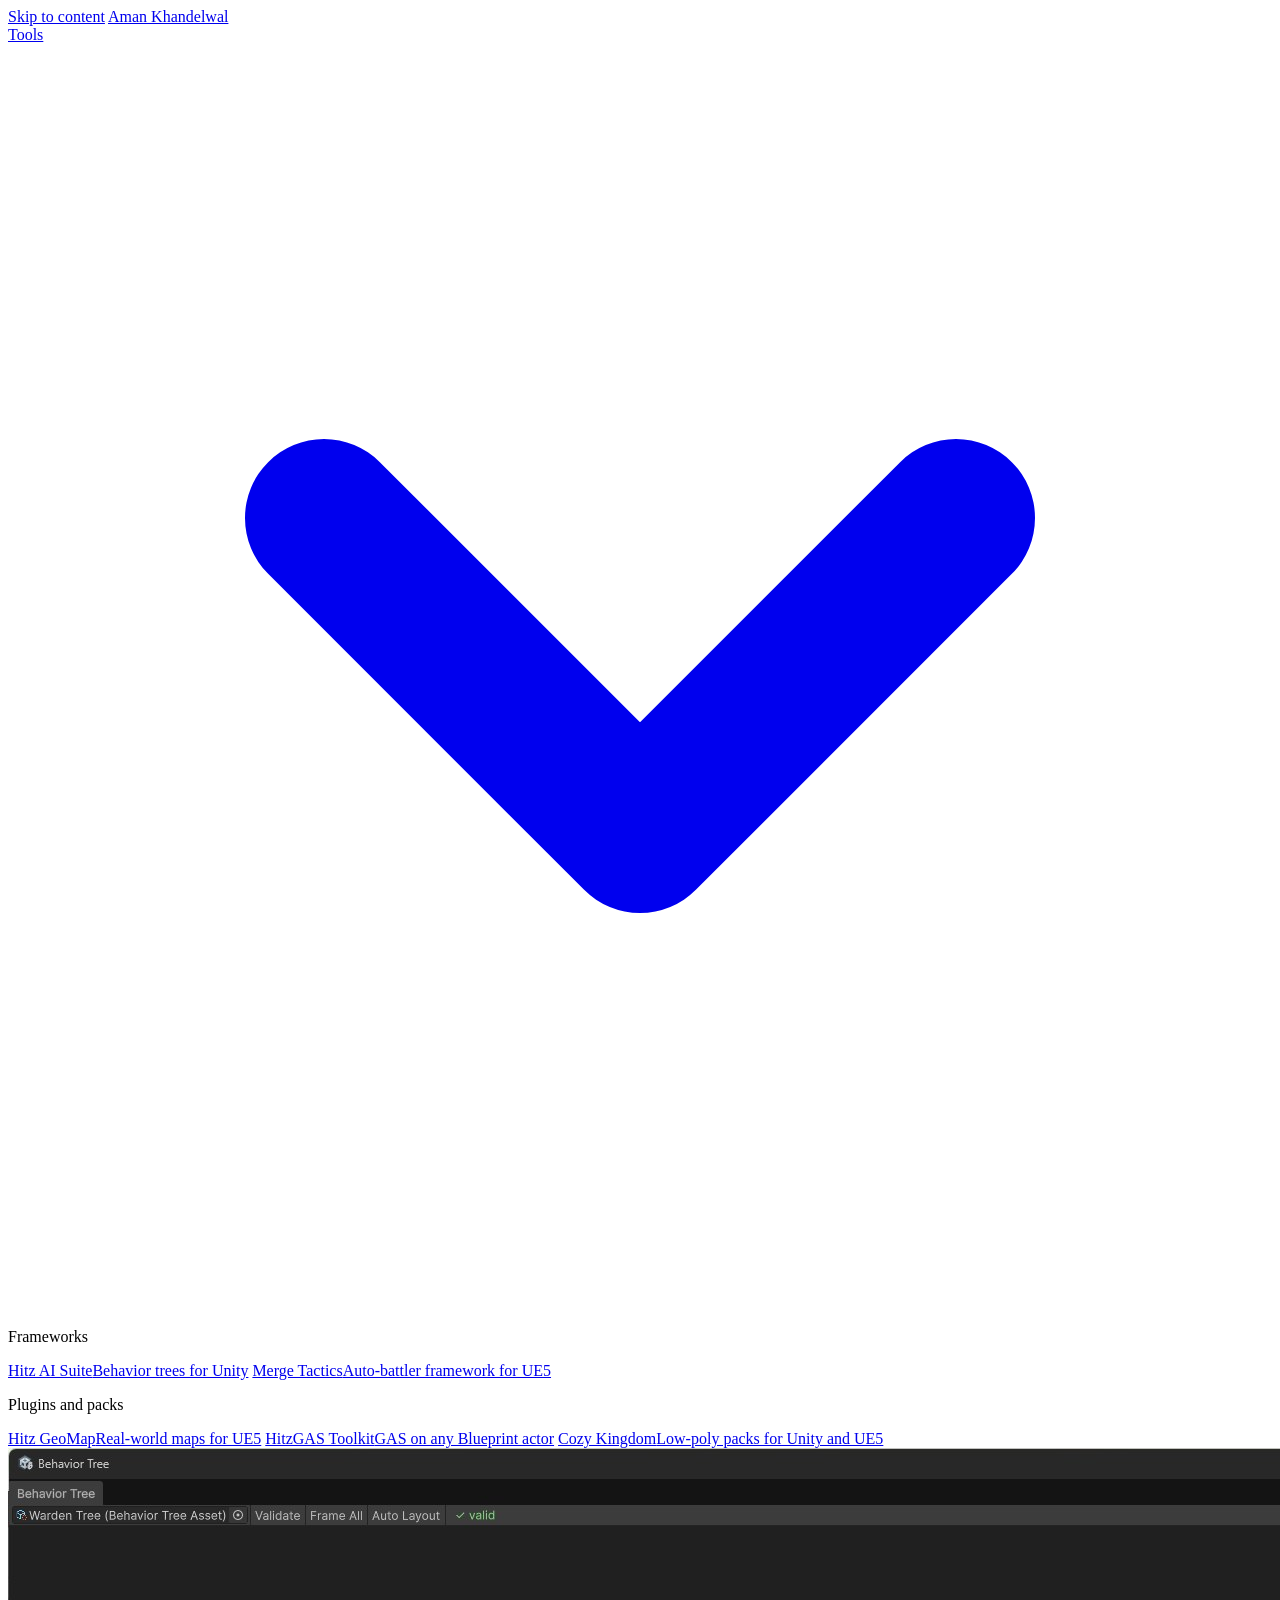
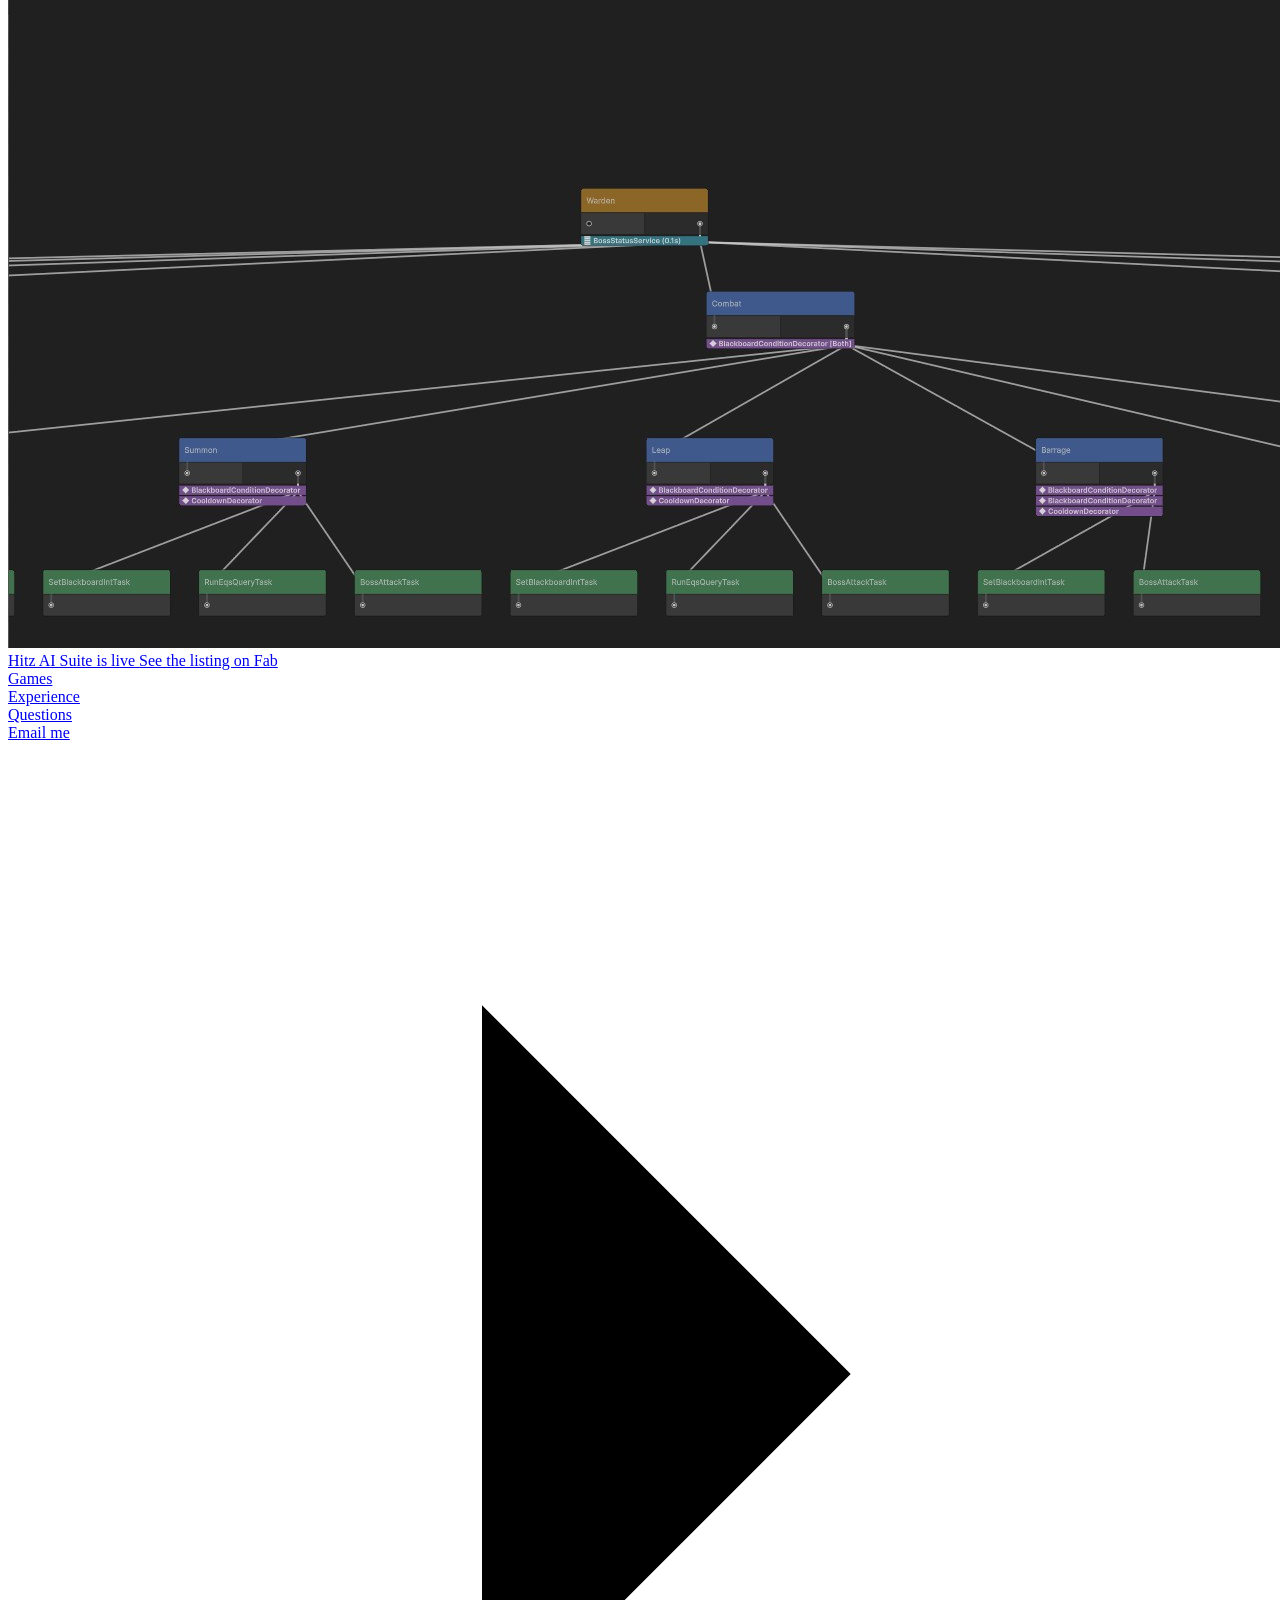
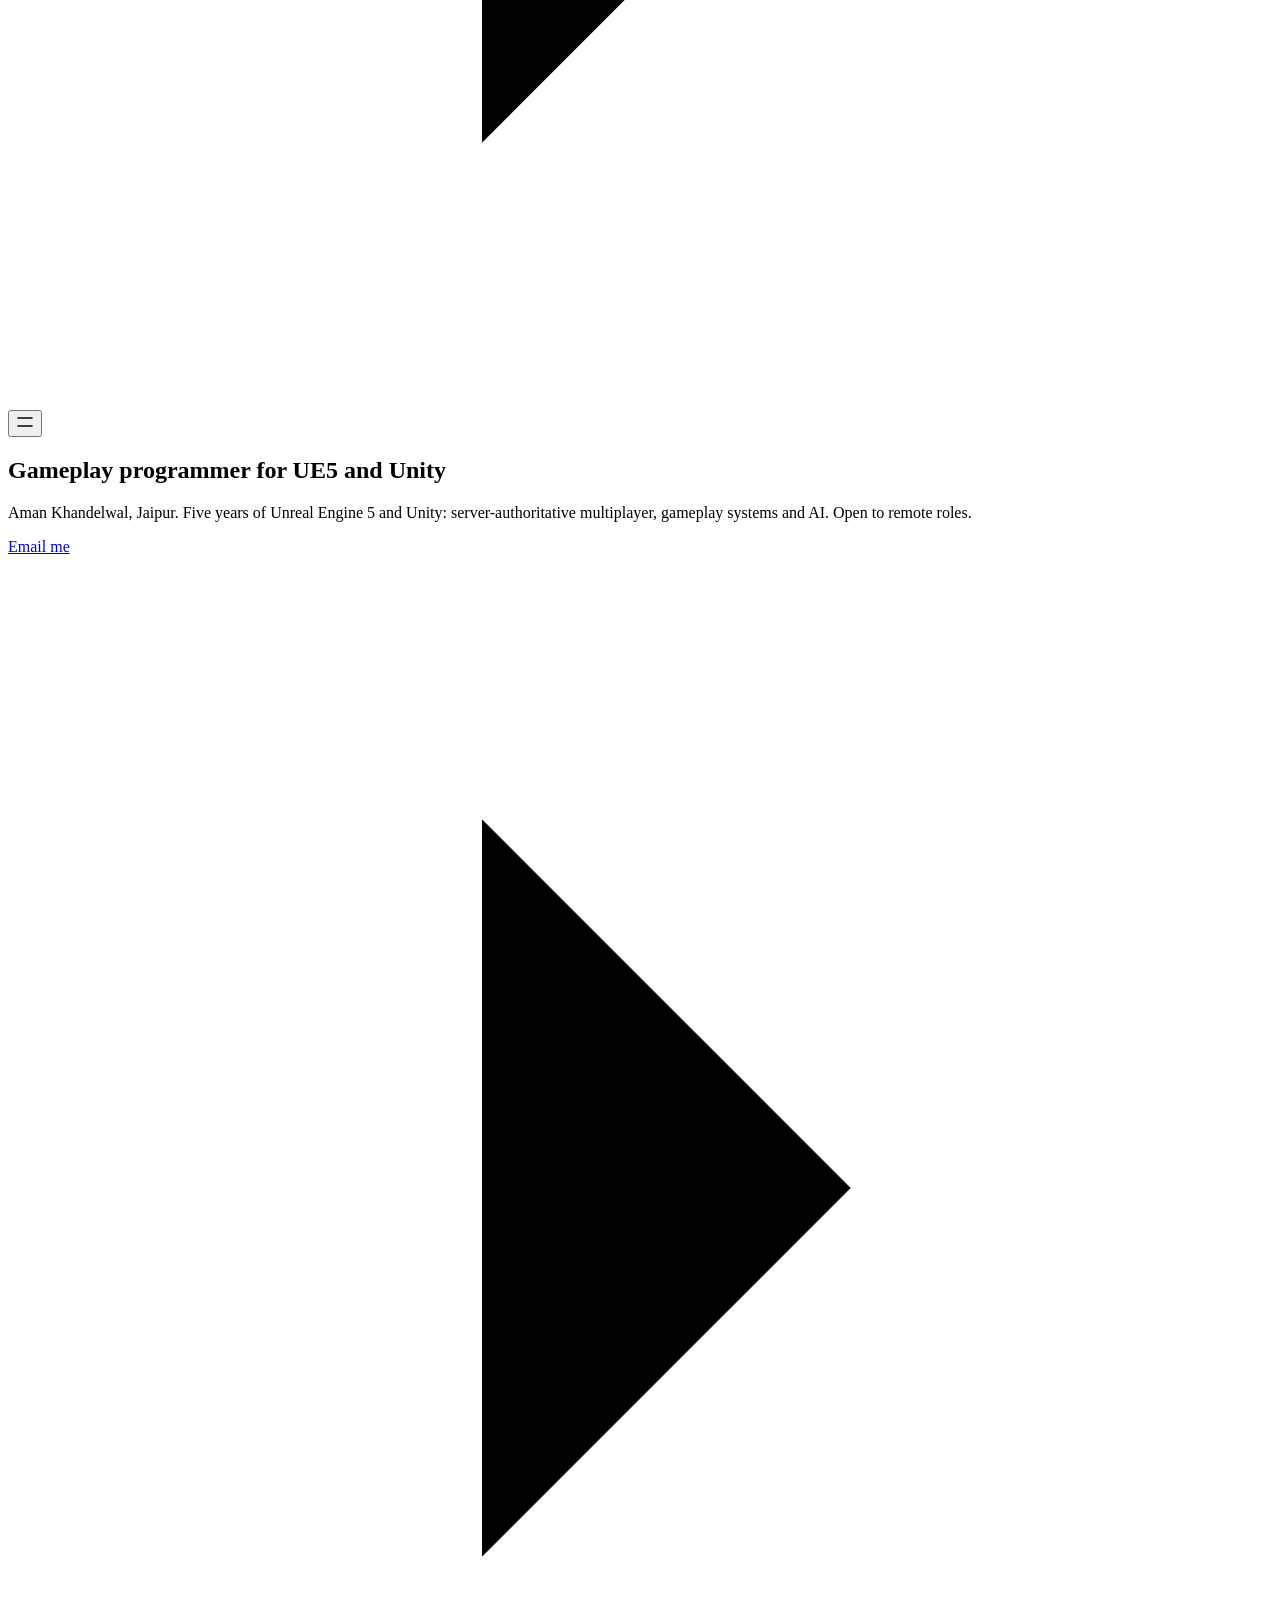
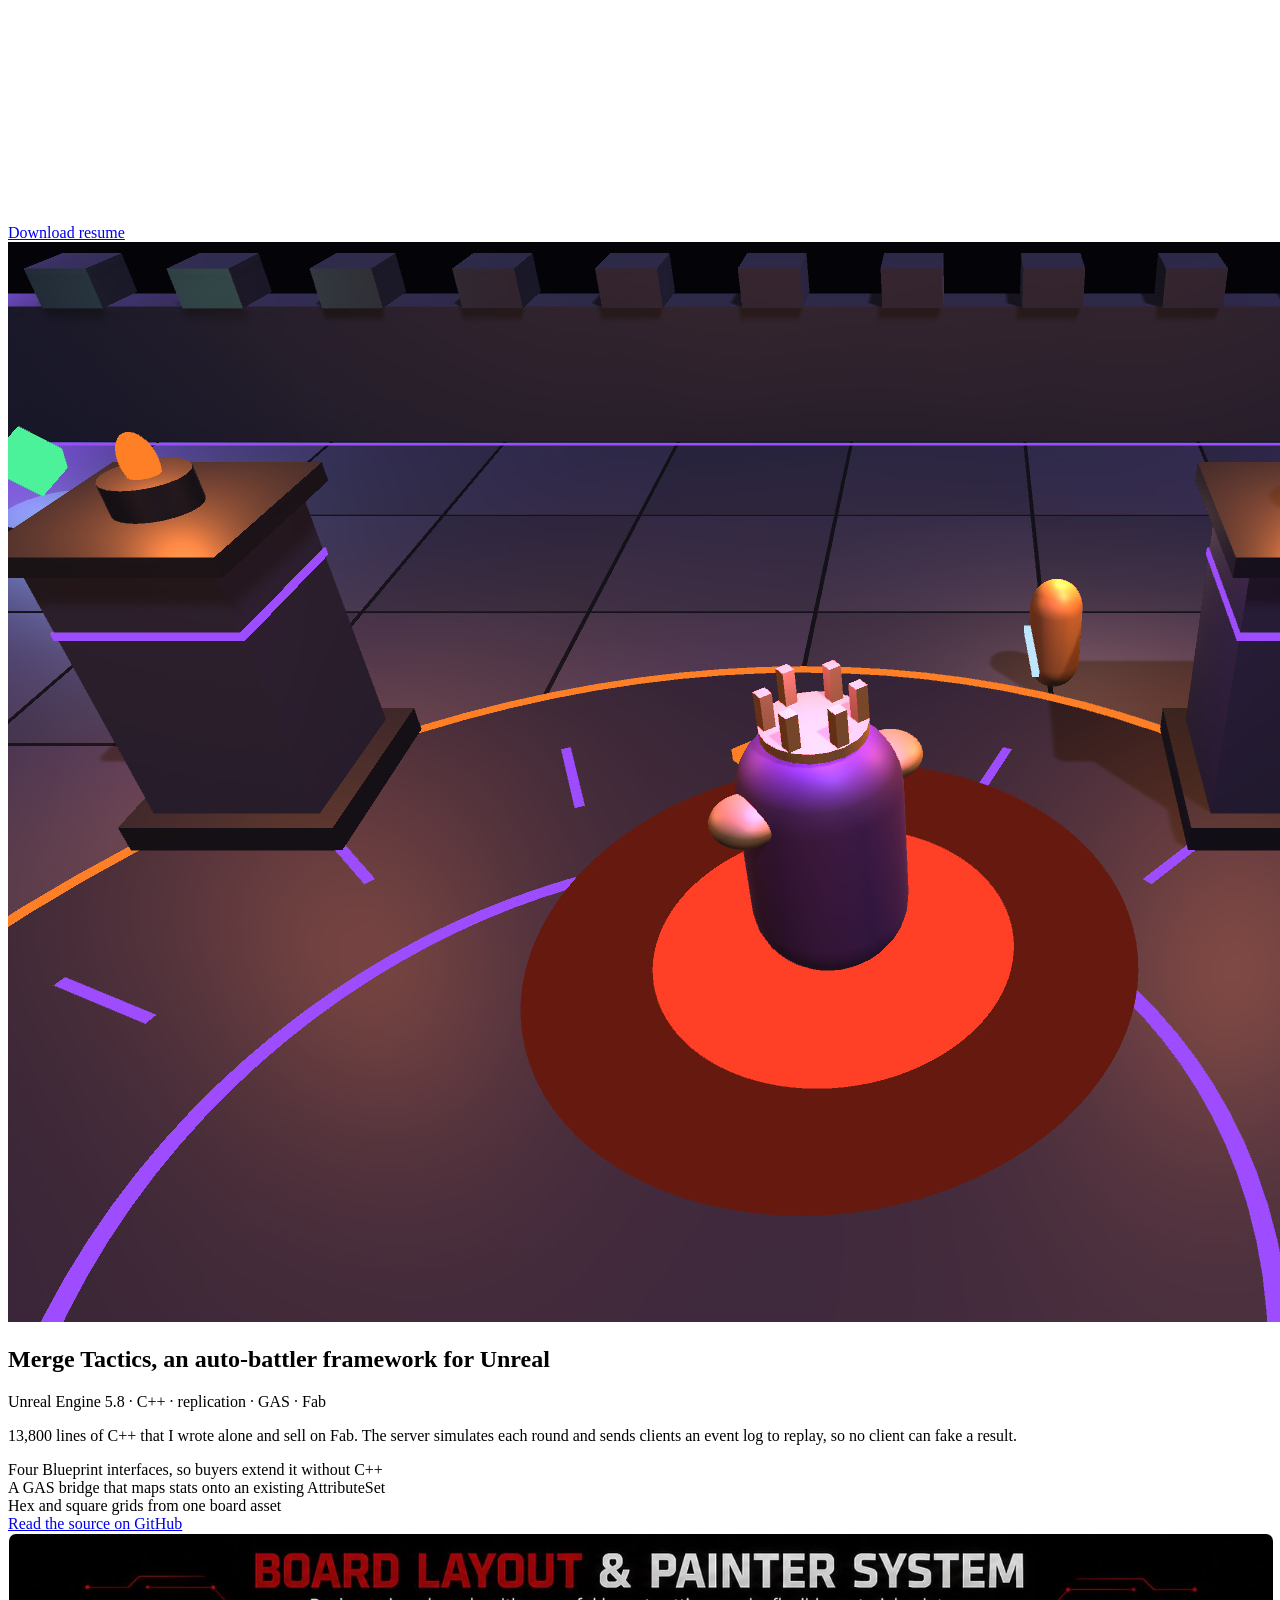
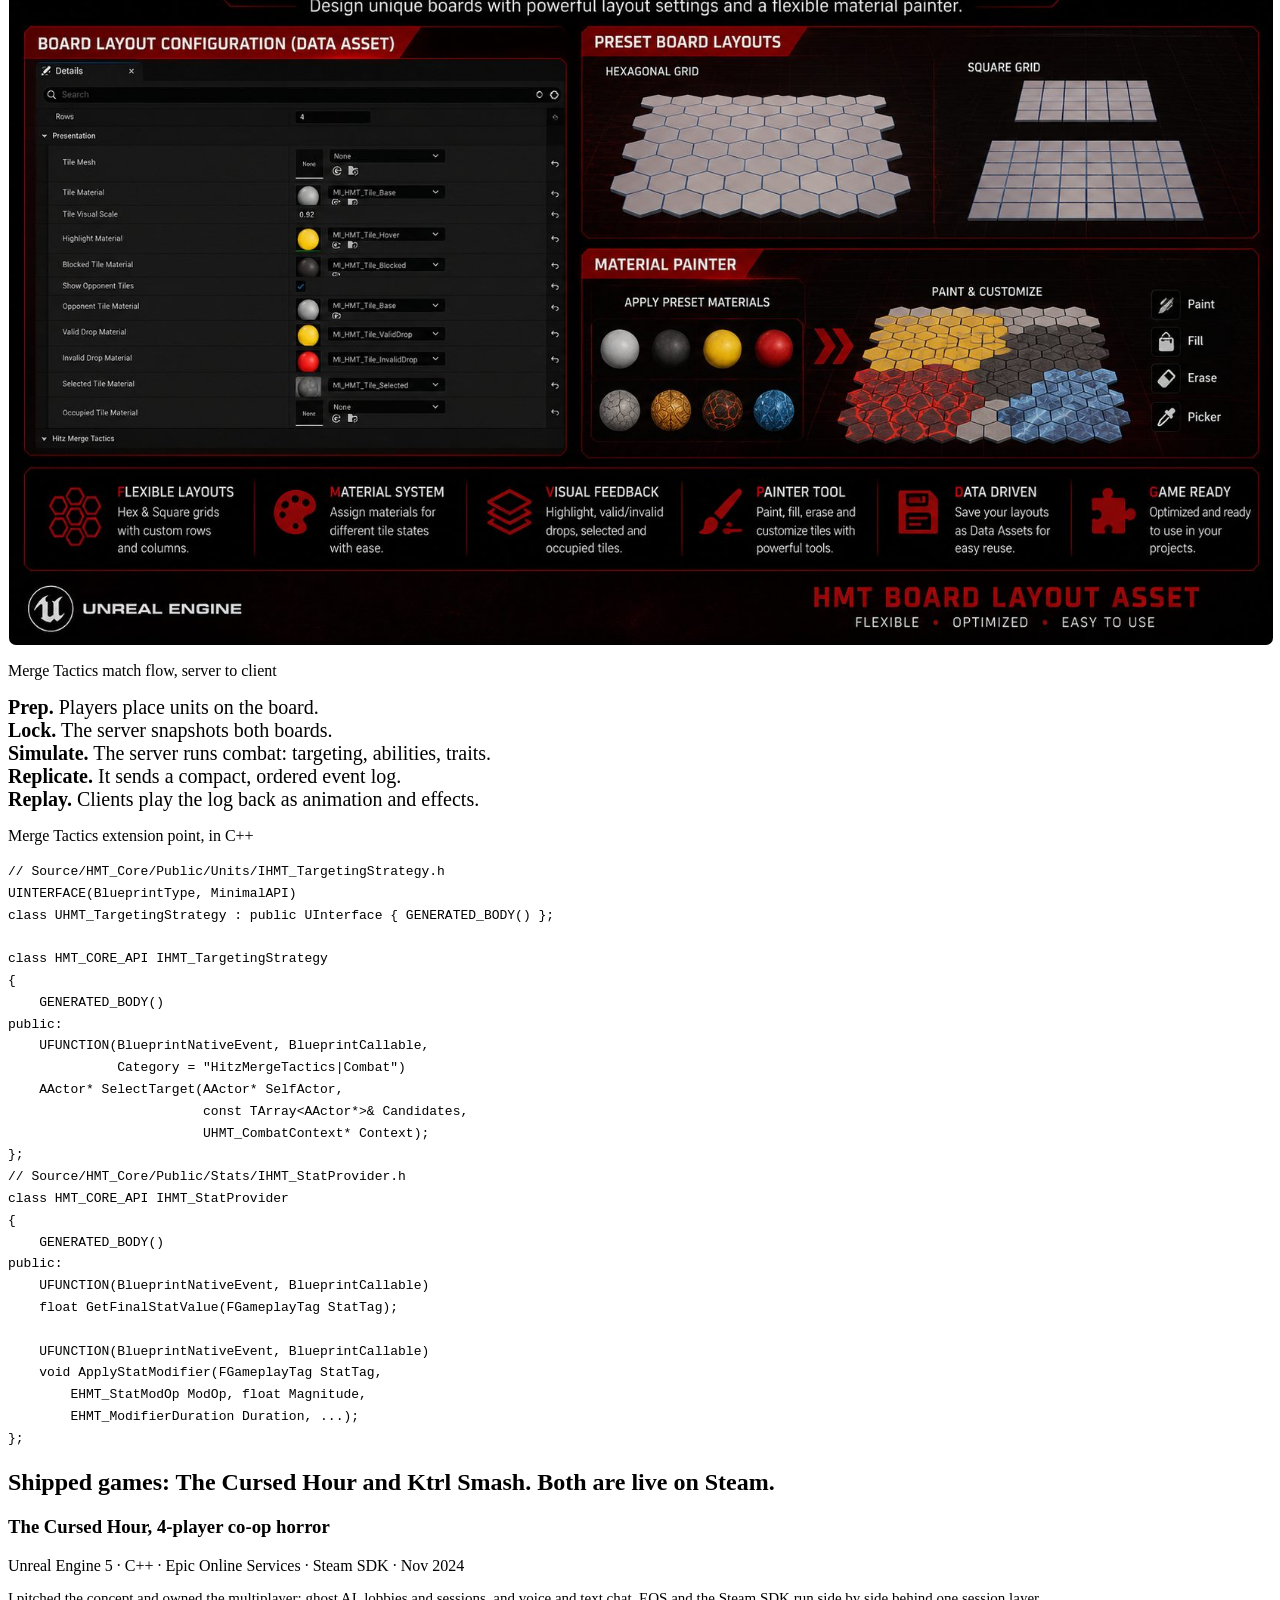
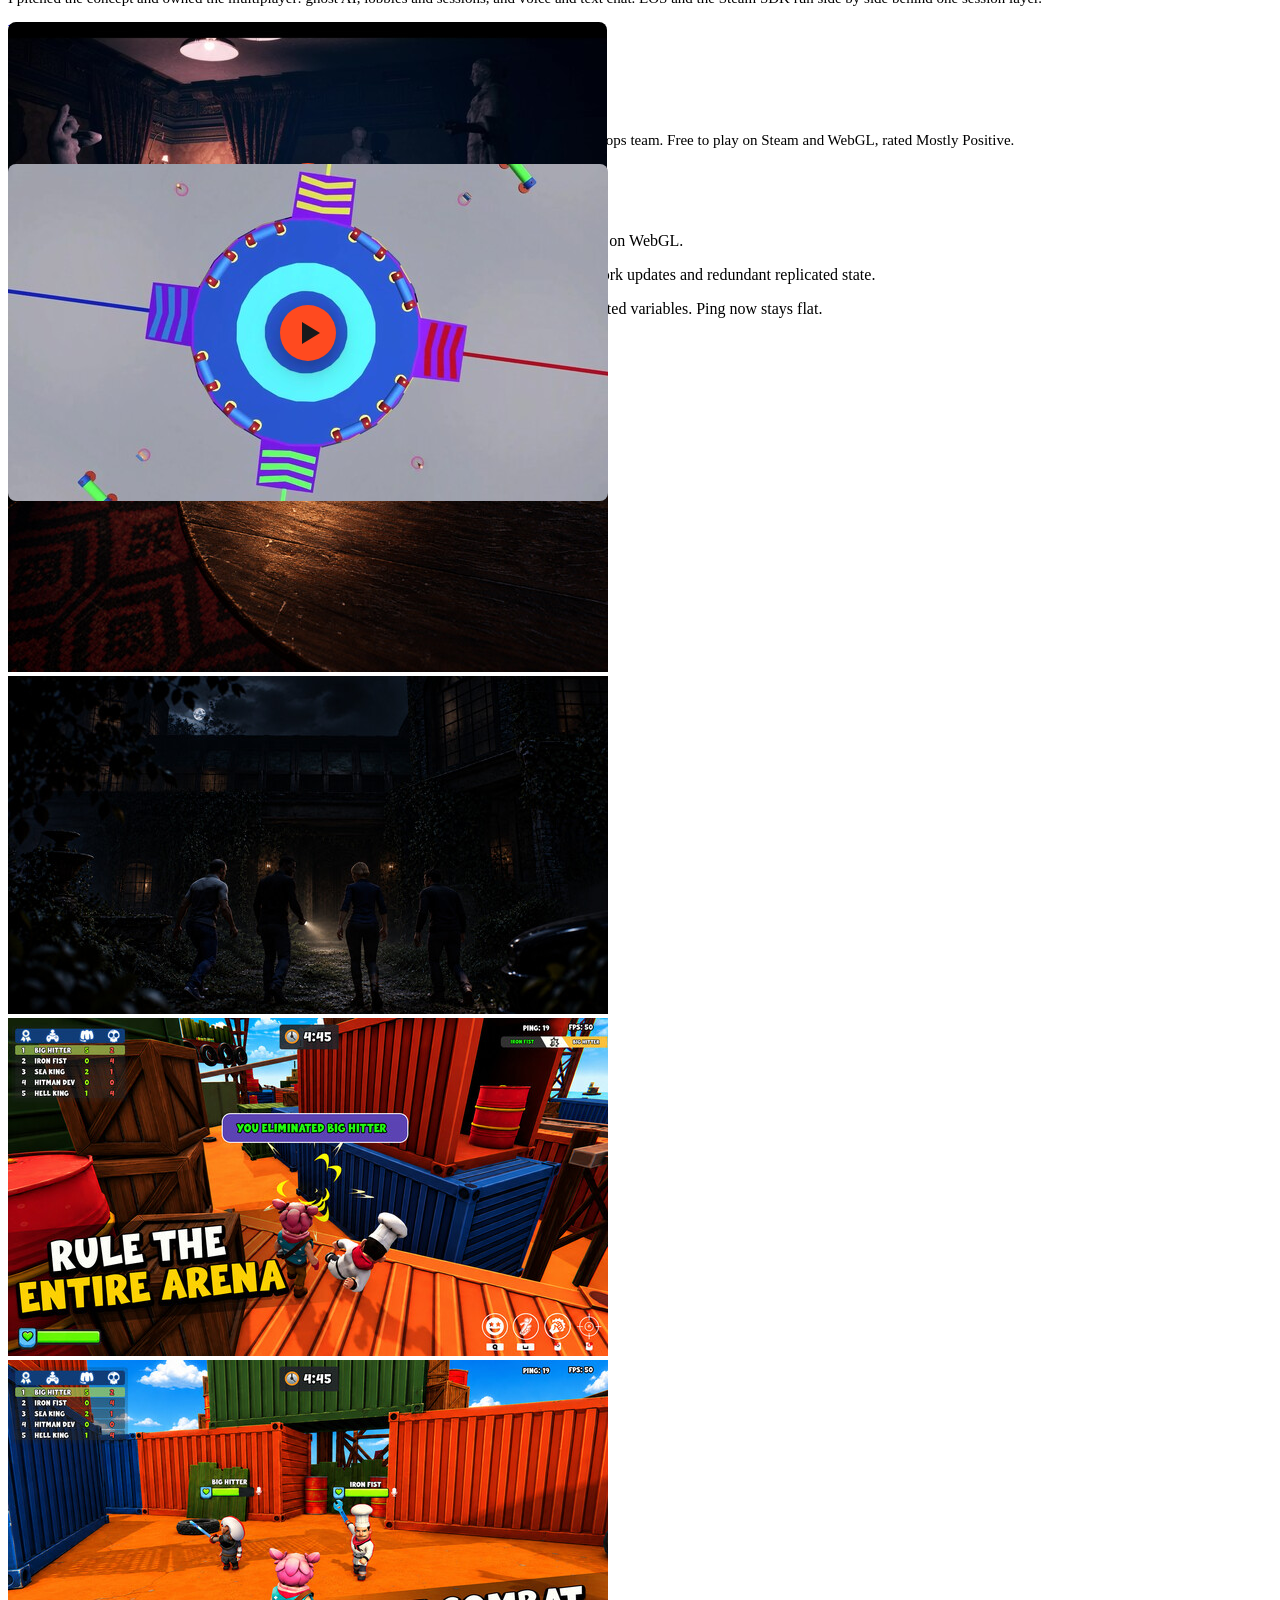
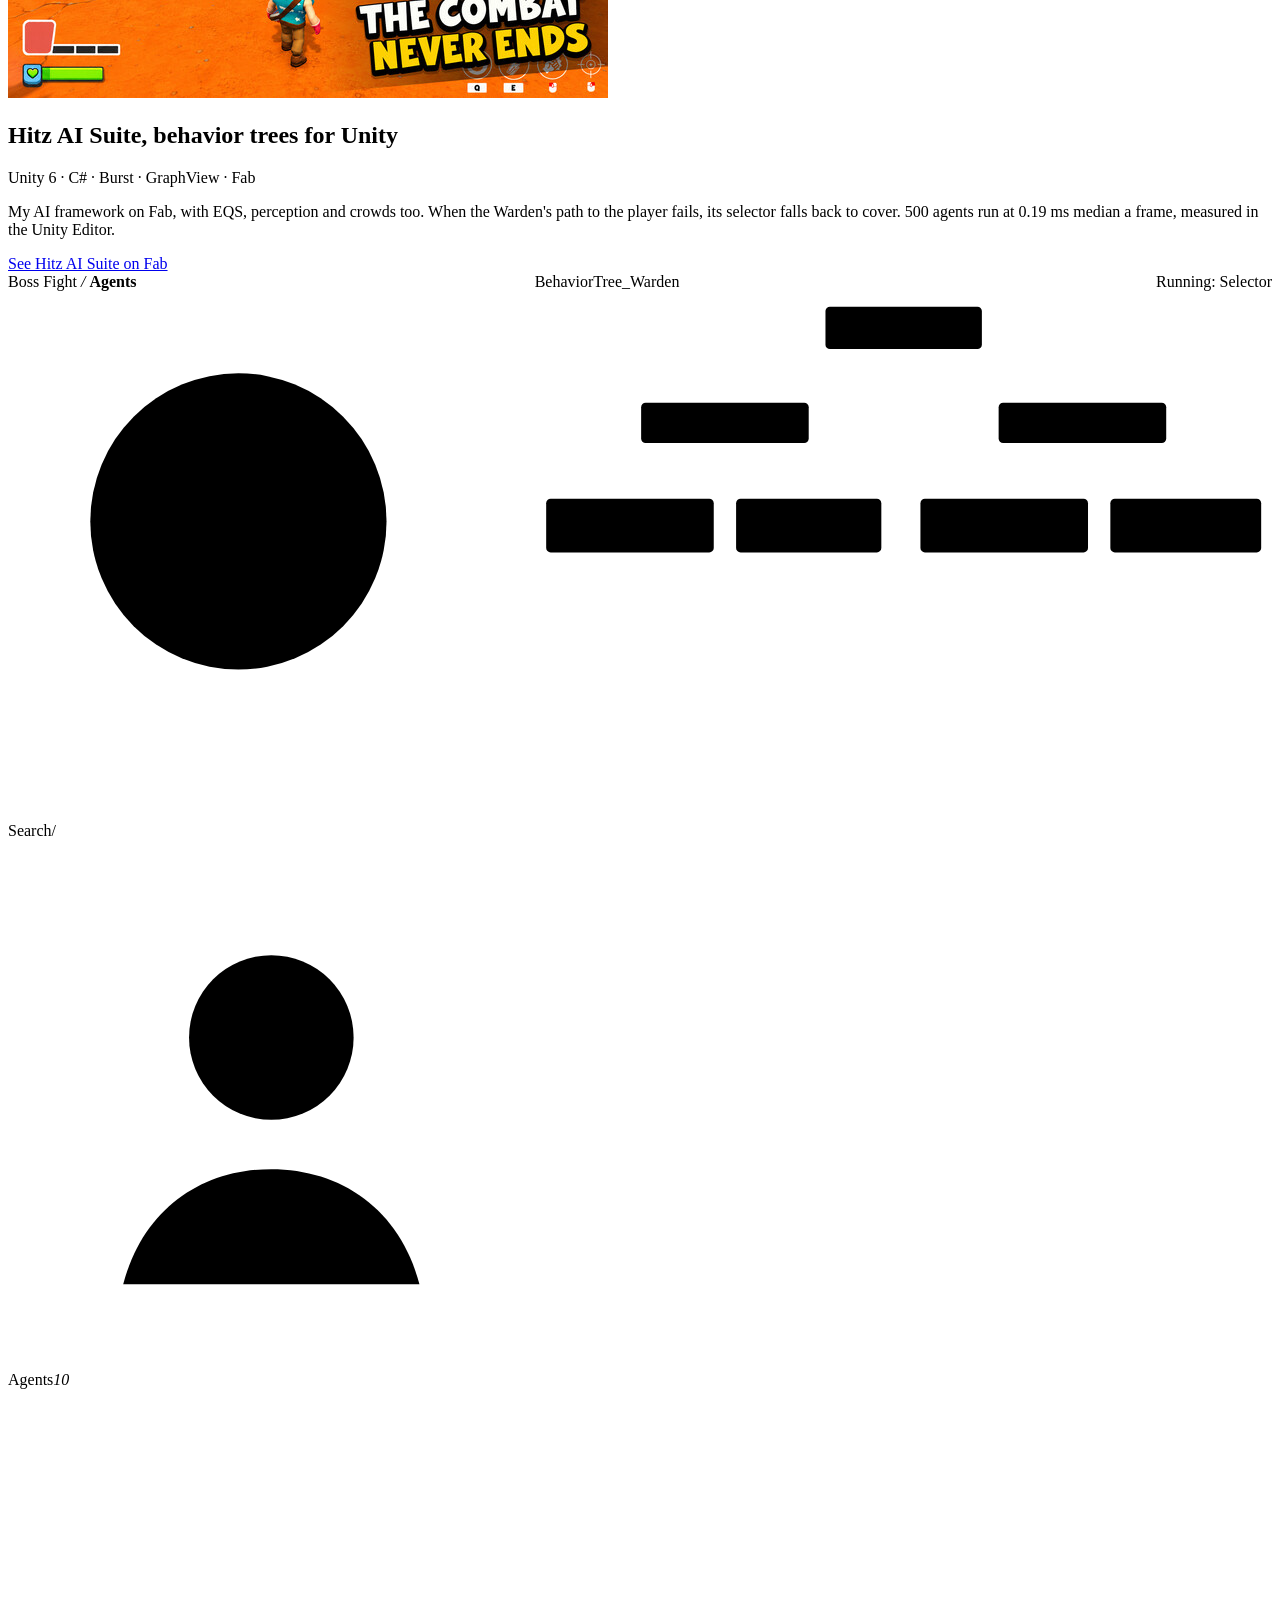
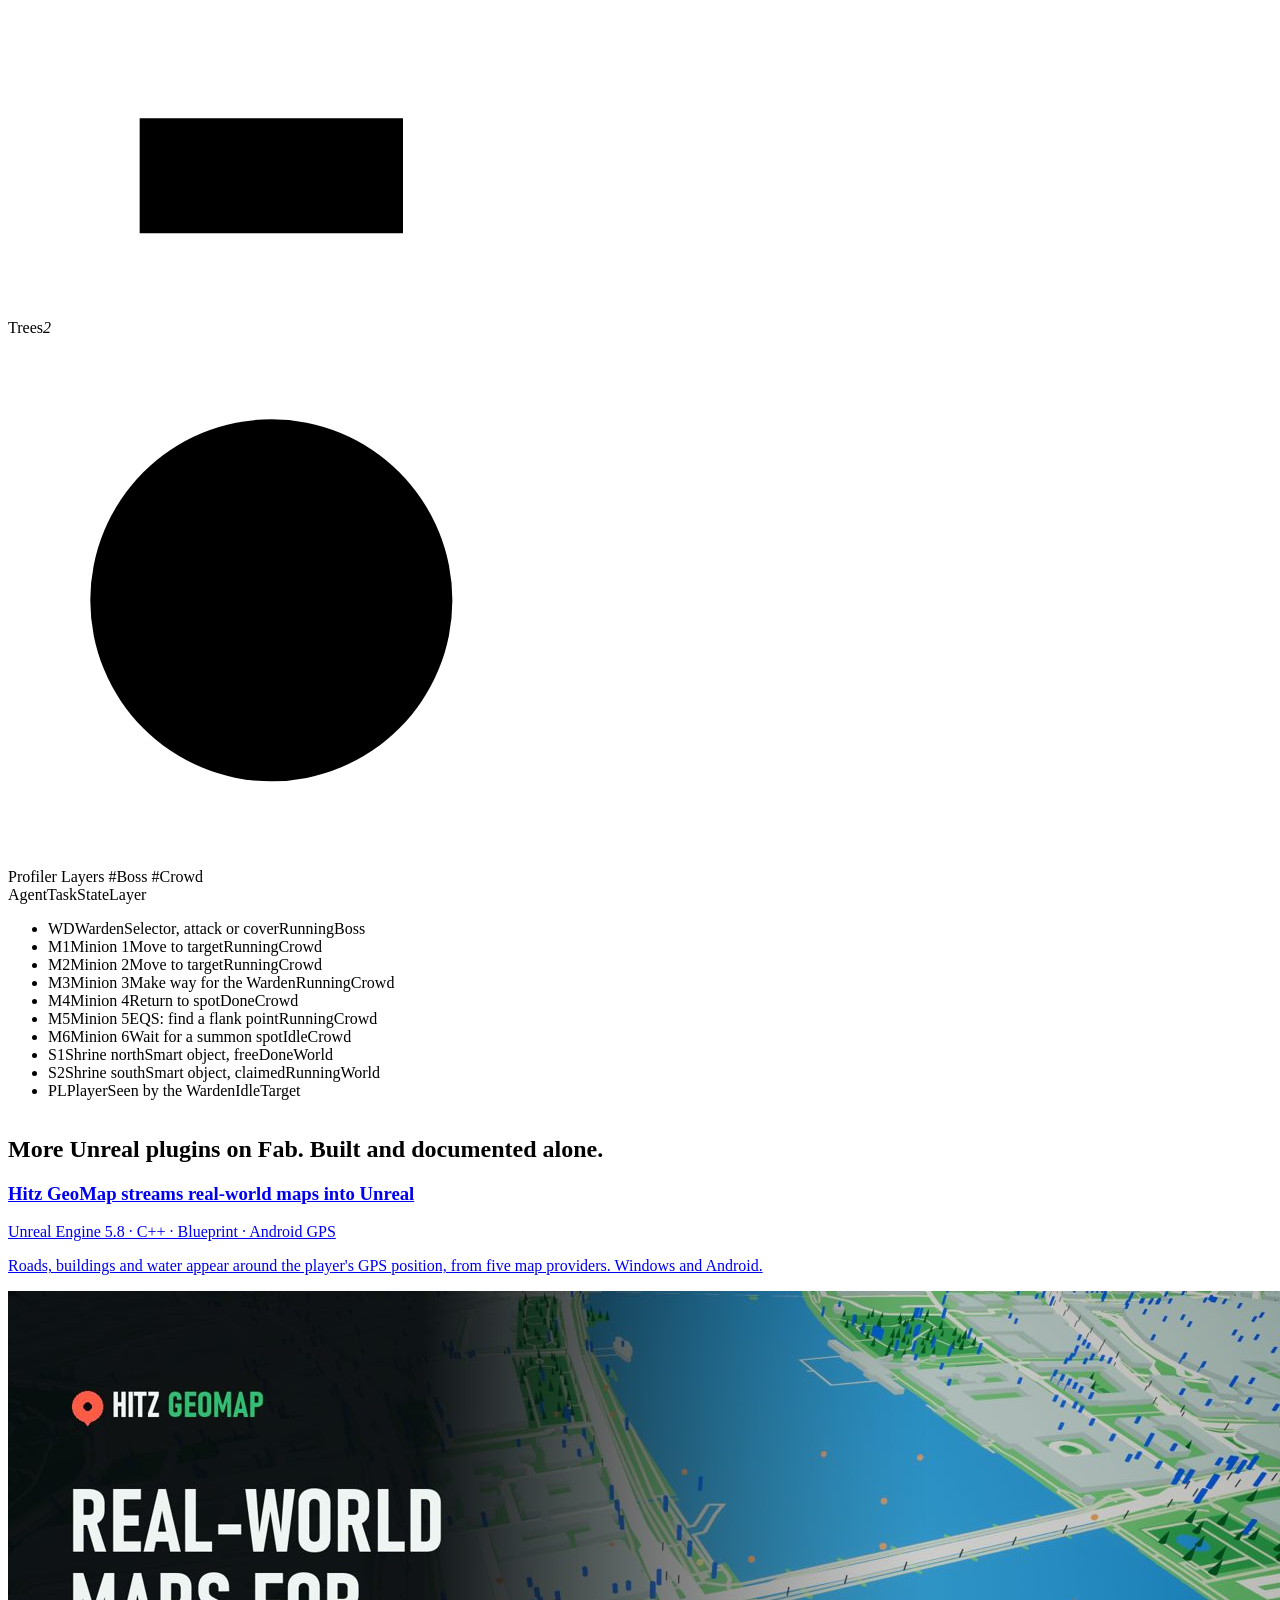
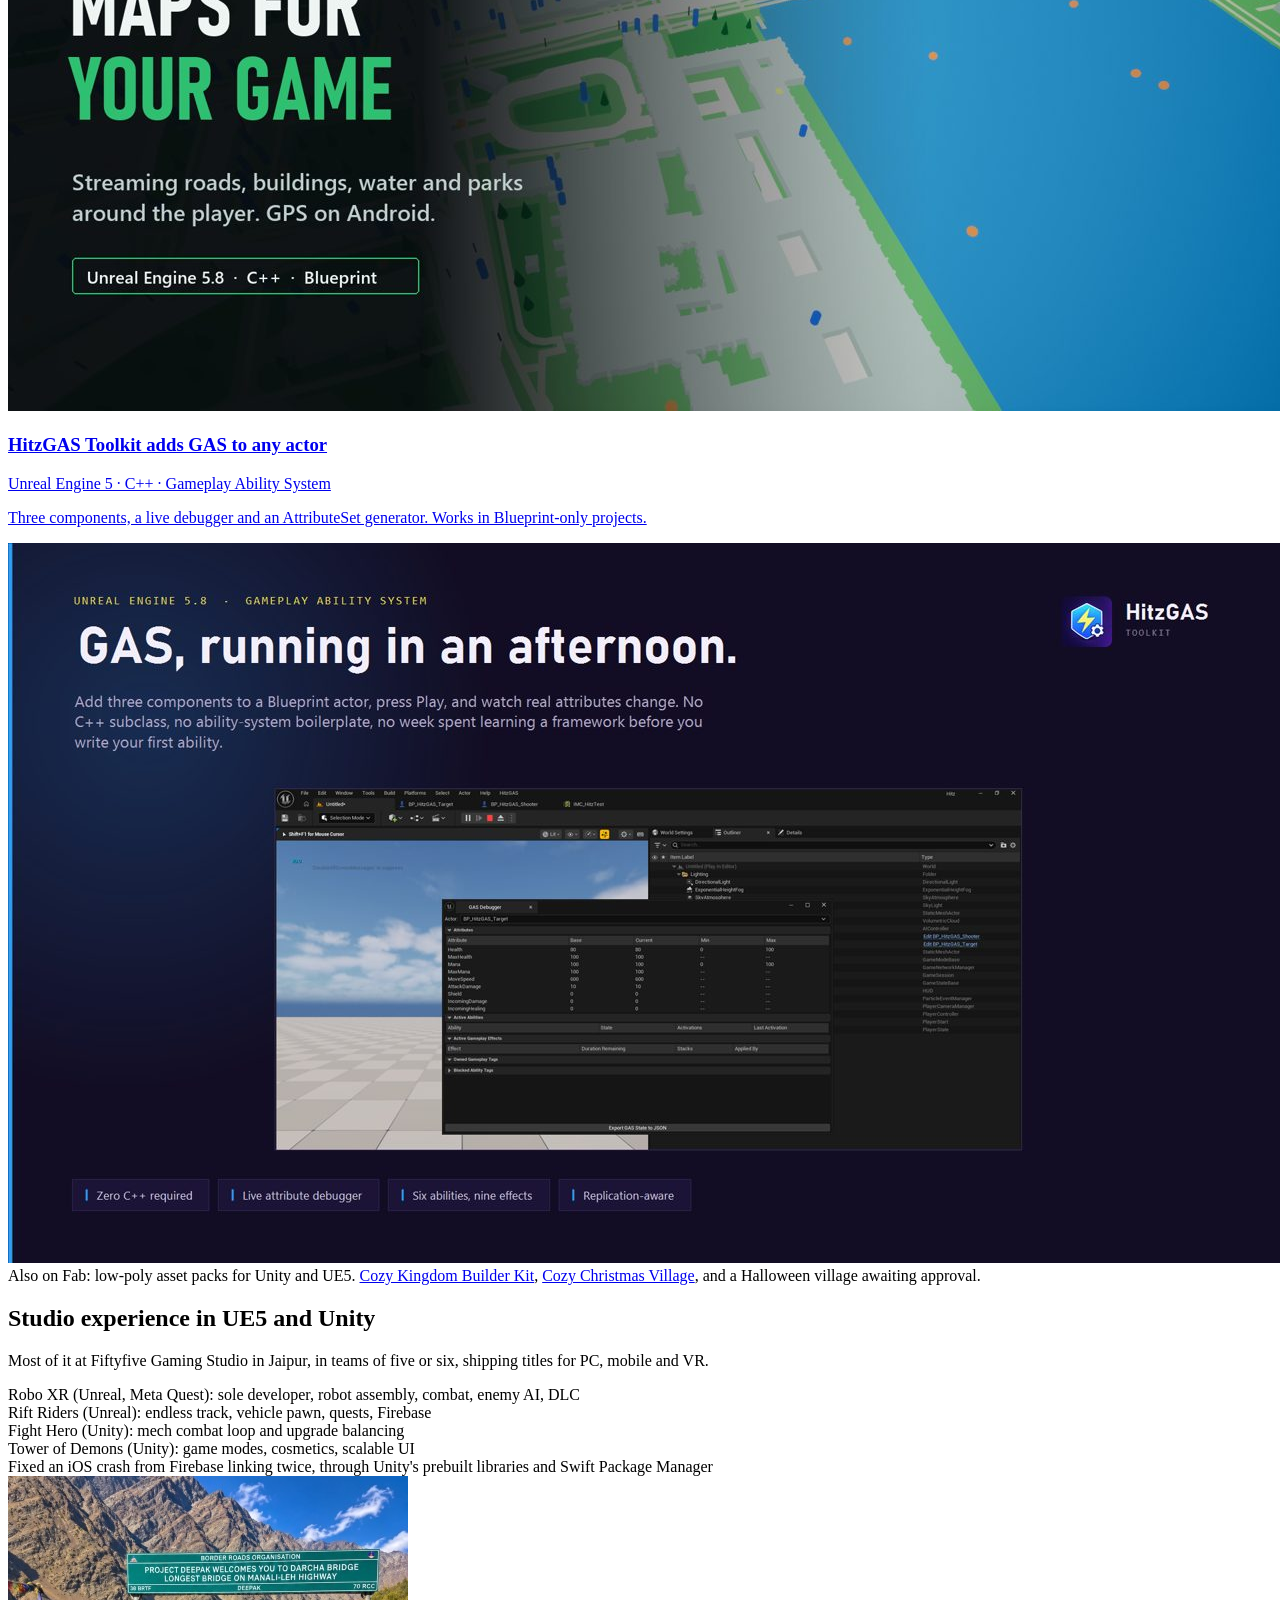
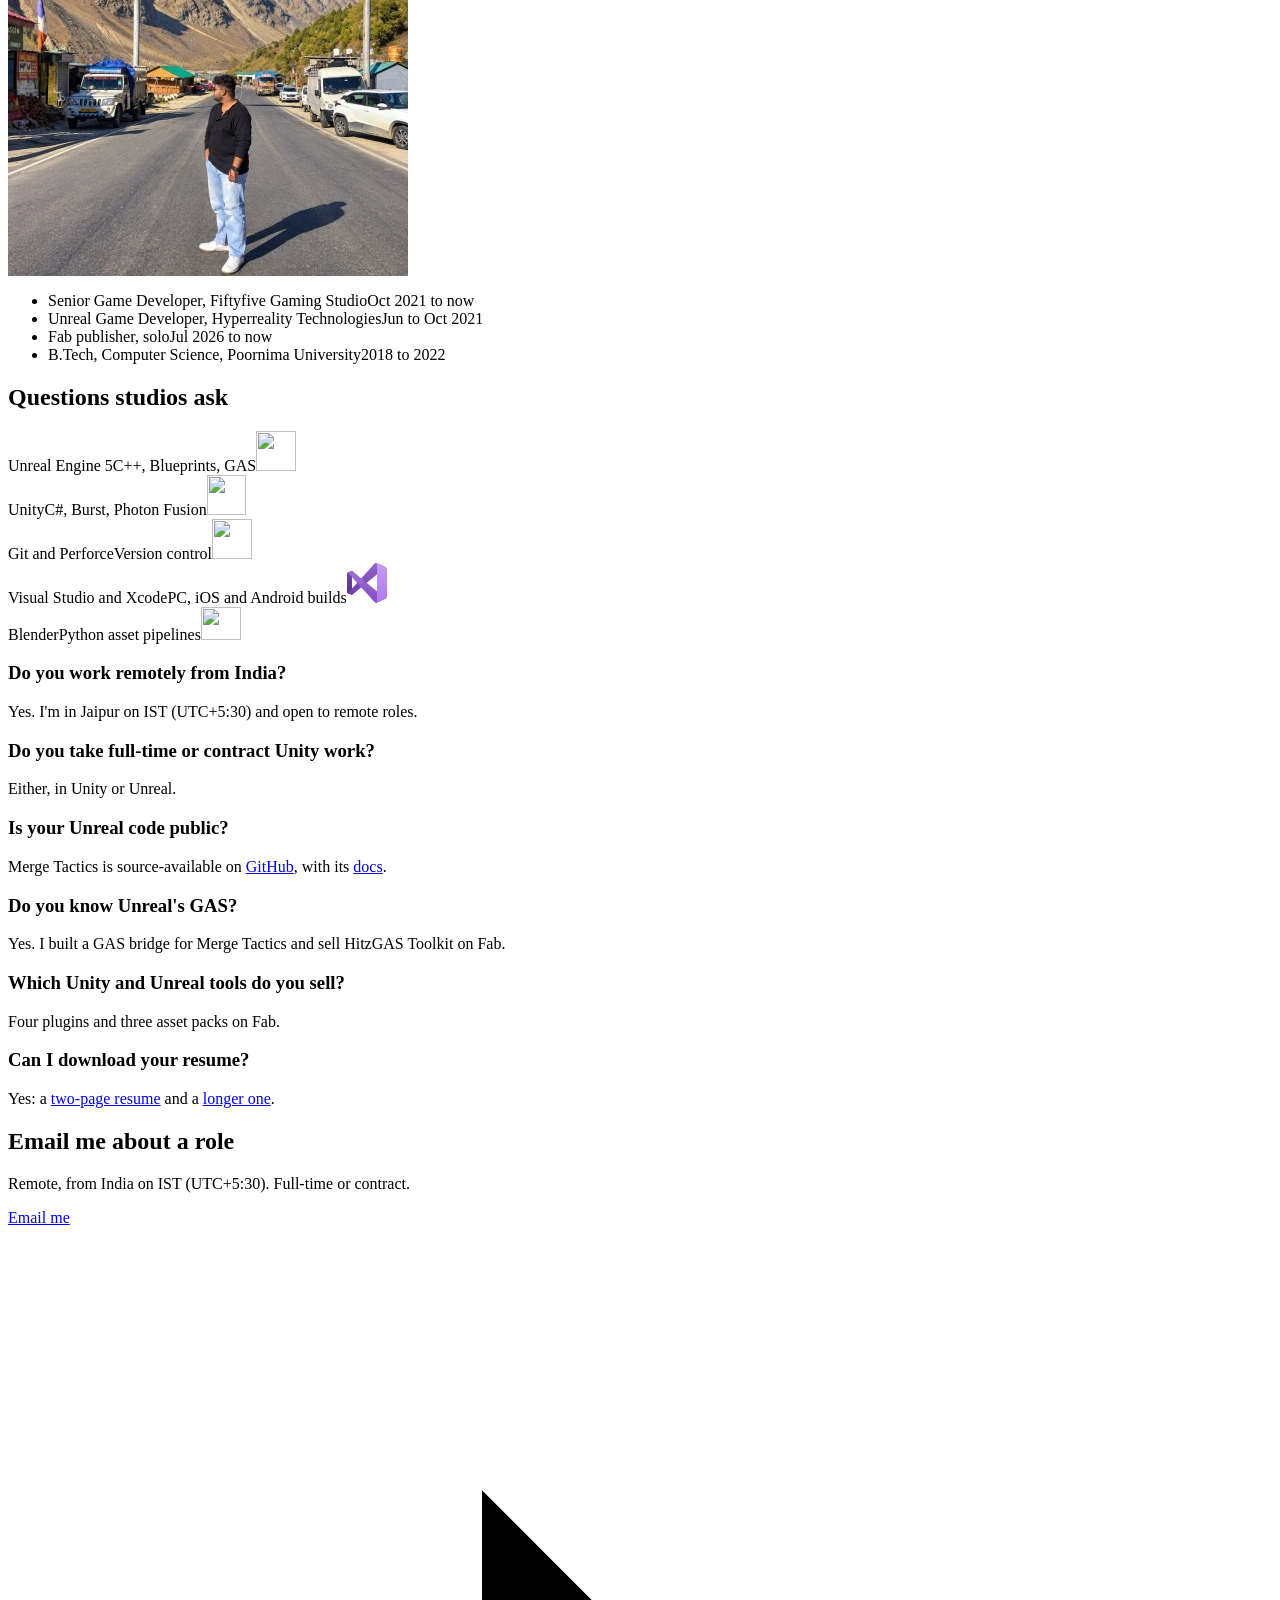
==== index.html @ 2a4275cd "Reorganize portfolio around shipped work, add trailers, stack lines and code - Order: Merge Tactics," ====
<!doctype html>
<html lang="en" data-type="software" data-radius="sharp" data-ground="sage" data-buttons="pill" data-motion>
<head>
<meta charset="utf-8">
<meta name="viewport" content="width=device-width, initial-scale=1, viewport-fit=cover">
<title>Aman Khandelwal: gameplay programmer for UE5 and Unity studios</title>
<meta name="description" content="Senior gameplay and systems programmer in Jaipur, India, open to remote roles. On Fab: Hitz AI Suite, Merge Tactics, Hitz GeoMap, HitzGAS Toolkit and the Cozy Kingdom, Christmas and Halloween packs.">
<meta property="og:type" content="website">
<meta property="og:title" content="Aman Khandelwal: gameplay programmer for UE5 and Unity studios">
<meta property="og:description" content="Multiplayer netcode, AI frameworks and editor tools for Unreal Engine 5 and Unity.">
<meta property="og:image" content="https://hitz482.github.io/share.jpg">
<meta name="twitter:card" content="summary_large_image">
<link rel="icon" href="favicon.svg" type="image/svg+xml">
<meta name="theme-color" content="#18191b">
<link rel="canonical" href="https://hitz482.github.io/">
<meta name="site-kind" content="software">
<meta name="page-type" content="software">
<link rel="preconnect" href="https://fonts.googleapis.com">
<link rel="preconnect" href="https://fonts.gstatic.com" crossorigin>
<link href="https://fonts.googleapis.com/css2?family=Funnel+Display:wght@400..700&family=Funnel+Sans:wght@400..600&family=DM+Mono:wght@400;500&display=swap" rel="stylesheet">
<link rel="stylesheet" href="assets/system.css">
<link rel="stylesheet" href="assets/ui/cards.css">
<link rel="stylesheet" href="assets/motion/motion.css">
<link rel="stylesheet" href="assets/backgrounds/backgrounds.css">
<link rel="stylesheet" href="assets/layout/layout.css">
<link rel="stylesheet" href="assets/icons/icon.css">
<style>
:root {
  --p-bg: #18191b; --p-surface: #222427; --p-ink: #eff0f1; --p-muted: #9c9ea3;
  --p-accent: #ff4a1f; --p-accent-ink: #18191b; --p-action: #ff4a1f; --p-action-ink: #18191b;
  --p-inv-bg: #eff0f1; --p-inv-surface: #dedfe0; --p-inv-ink: #18191b; --p-inv-muted: #5b5c5e;
  --p-inv-accent: #18191b; --p-inv-accent-ink: #eff0f1; --p-inv-action: #18191b; --p-inv-action-ink: #eff0f1;
  --font-display: "Funnel Display", system-ui, sans-serif;
  --font-text: "Funnel Sans", system-ui, sans-serif;
  --font-mono: "DM Mono", ui-monospace, "SFMono-Regular", Menlo, Consolas, monospace;
  --display-weight: 400;
  --display-tracking: -0.03em;
  --display-tracking-xl: -0.04em;
  --ly-scale: 0.98;
}
</style>
<link rel="stylesheet" href="assets/ui/base.css">
<link rel="stylesheet" href="assets/ui/window/fragment.css">
<script>document.documentElement.classList.add('m-enter');setTimeout(()=>document.documentElement.classList.add('m-enter-done'),700)</script>
<script src="assets/backgrounds/backgrounds.js"></script>
<script>document.documentElement.classList.add('mo-js');setTimeout(()=>document.documentElement.classList.add('mo-safe'),2500)</script>
<link rel="modulepreload" href="assets/moments/moments.js">
<link rel="modulepreload" href="assets/moments/lib.js">
<link rel="modulepreload" href="assets/moments/line-carries-colour/moment.js">
<link rel="stylesheet" href="page.css">
</head>
<body>
<!-- type: software (page type software, site-kind software)
     deal: hero product (the Warden capture across the screen), palette graphite-safety-orange, type funnel,
     radius sharp, ground sage, nav nav-mega, close close-type, footer footer-columns, rhythm space,
     buttons pill, mark arc, grounds none, effect gradient-mesh in the one [data-visual] frame (#merge)
     moments: giant-type-pass in #ping, line-carries-colour in #experience
     loop: the behavior tree in the #ai app frame -->

<header class="nav">
  <div class="wrap nav__bar">
    <a class="skip-link" href="#top">Skip to content</a>
    <a class="nav__logo" href="#top"><span class="mark" data-mark="arc" aria-hidden="true"></span>Aman Khandelwal</a>
    <nav class="nav__links" aria-label="Main">
      <div class="nav__item">
        <a class="nav__link" href="#products">Tools <svg class="chev" viewBox="0 0 12 12" aria-hidden="true"><path d="M3 4.5l3 3 3-3" fill="none" stroke="currentColor" stroke-width="1.5" stroke-linecap="round" stroke-linejoin="round"/></svg></a>
        <div class="nav__menu">
          <div class="wrap grid">
            <div class="menu-col span-3">
              <p class="t-label">Frameworks</p>
              <a href="#ai">Hitz AI Suite<span>Behavior trees for Unity</span></a>
              <a href="#merge">Merge Tactics<span>Auto-battler framework for UE5</span></a>
            </div>
            <div class="menu-col span-3">
              <p class="t-label">Plugins and packs</p>
              <a href="#geomap">Hitz GeoMap<span>Real-world maps for UE5</span></a>
              <a href="#gas">HitzGAS Toolkit<span>GAS on any Blueprint actor</span></a>
              <a href="#cozy">Cozy Kingdom<span>Low-poly packs for Unity and UE5</span></a>
            </div>
            <a class="menu-card span-3 start-10" href="https://www.fab.com/listings/53974d58-8b16-41f3-ba25-da18639515f5">
              <div class="panel"><img class="frame__img" src="assets/img/bt-editor.jpg" alt="The Hitz AI Suite behavior tree editor in Unity" width="1920" height="800" loading="lazy" data-source="client" data-subject="Hitz AI Suite behavior tree editor"></div>
              <span class="t-card">Hitz AI Suite is live</span>
              <span class="t-small muted">See the listing on Fab</span>
            </a>
          </div>
        </div>
      </div>
      <div class="nav__item"><a class="nav__link" href="#games">Games</a></div>
      <div class="nav__item"><a class="nav__link" href="#experience">Experience</a></div>
      <div class="nav__item"><a class="nav__link" href="#questions">Questions</a></div>
    </nav>
    <div class="nav__actions">
      <a class="btn btn--primary" href="mailto:khandelwalaman5@gmail.com">Email me<svg class="m-arrow" viewBox="0 0 12 12" aria-hidden="true"><path class="m-arrow__stem" d="M1 6h8"/><path class="m-arrow__head" d="M4.5 2.5 8 6l-3.5 3.5"/></svg></a>
    </div>
    <button class="nav__toggle" type="button" aria-expanded="false" aria-label="Menu">
      <svg width="18" height="18" viewBox="0 0 18 18" aria-hidden="true"><path d="M2 5h14M2 13h14" stroke="currentColor" stroke-width="1.6" stroke-linecap="round"/></svg>
    </button>
  </div>
</header>

<main id="top">
  <section class="hero hero--product" data-enter aria-labelledby="hero-h">
    <div class="wrap"><div class="hero-text hero__in">
      <div class="hero__head">
        <div>
          <h1 id="hero-h">Gameplay programmer for UE5 and Unity</h1>
          <p class="hero__lead">Aman Khandelwal, Jaipur. Five years of Unreal Engine 5 and Unity: server-authoritative multiplayer, gameplay systems and AI. Open to remote roles.</p>
        </div>
        <div class="btn-row">
          <a class="btn btn--primary" href="mailto:khandelwalaman5@gmail.com">Email me<svg class="m-arrow" viewBox="0 0 12 12" aria-hidden="true"><path class="m-arrow__stem" d="M1 6h8"/><path class="m-arrow__head" d="M4.5 2.5 8 6l-3.5 3.5"/></svg></a>
          <a class="btn btn--secondary" href="assets/Aman_Khandelwal_Resume.pdf">Download resume</a>
        </div>
      </div>
      <div class="hero__stage">
        <img src="assets/img/warden-slam.jpg" alt="The Warden boss mid-slam in the Hitz AI Suite boss fight, a red warning disc under it on the arena floor" style="--ly-pos: 50% 58%" fetchpriority="high" width="1920" height="1080" data-source="client" data-subject="Hitz AI Suite boss fight capture">
      </div>
    </div></div>
  </section>

  <section class="section g2" id="merge" aria-labelledby="merge-h">
    <div class="wrap">
      <div class="group">
        <div class="grid grid--top">
          <div class="span-5 stack-6">
            <h2 id="merge-h">Merge Tactics, an auto-battler framework for Unreal</h2>
            <p class="stackline">Unreal Engine 5.8 · C++ · replication · GAS · Fab</p>
            <p class="t-lead">13,800 lines of C++ that I wrote alone and sell on Fab. The server simulates each round and sends clients an event log to replay, so no client can fake a result.</p>
            <ul class="facts">
              <li>Four Blueprint interfaces, so buyers extend it without C++</li>
              <li>A GAS bridge that maps stats onto an existing AttributeSet</li>
              <li>Hex and square grids from one board asset</li>
            </ul>
            <a class="link" href="https://github.com/hitz482/HitzMergeTacticsCodeBase">Read the source on GitHub</a>
          </div>
          <div class="frame frame--split span-6 start-7" data-visual data-fx="gradient-mesh" data-fx-seed="7">
            <div class="stage stage--fade-br">
              <div class="at-corner wide shot" style="--ax: 40px; --ay: 40px; --w: 900px">
                <img src="assets/img/hitz-screenshot-editor.jpg" alt="The HITZ: Merge Tactics board layout editor in Unreal Engine, painting hex and square boards" loading="lazy" width="1672" height="941" data-source="client" data-subject="HITZ: Merge Tactics board editor">
              </div>
            </div>
          </div>
        </div>
      </div>
      <div class="grid grid--top">
        <div class="span-5 stack-6">
          <p class="t-card">Merge Tactics match flow, server to client</p>
          <ol class="steps-list">
            <li><b>Prep.</b> Players place units on the board.</li>
            <li><b>Lock.</b> The server snapshots both boards.</li>
            <li><b>Simulate.</b> The server runs combat: targeting, abilities, traits.</li>
            <li><b>Replicate.</b> It sends a compact, ordered event log.</li>
            <li><b>Replay.</b> Clients play the log back as animation and effects.</li>
          </ol>
        </div>
        <div class="span-6 start-7 stack-6">
          <p class="t-card">Merge Tactics extension point, in C++</p>
          <pre class="code" aria-label="IHMT_TargetingStrategy.h from the Merge Tactics source"><code><span class="c">// Source/HMT_Core/Public/Units/IHMT_TargetingStrategy.h</span>
UINTERFACE(BlueprintType, MinimalAPI)
class UHMT_TargetingStrategy : public UInterface { GENERATED_BODY() };

class HMT_CORE_API IHMT_TargetingStrategy
{
    GENERATED_BODY()
public:
    UFUNCTION(BlueprintNativeEvent, BlueprintCallable,
              Category = "HitzMergeTactics|Combat")
    AActor* SelectTarget(AActor* SelfActor,
                         const TArray&lt;AActor*&gt;&amp; Candidates,
                         UHMT_CombatContext* Context);
};</code></pre>
          <pre class="code" aria-label="IHMT_StatProvider.h from the Merge Tactics source"><code><span class="c">// Source/HMT_Core/Public/Stats/IHMT_StatProvider.h</span>
class HMT_CORE_API IHMT_StatProvider
{
    GENERATED_BODY()
public:
    UFUNCTION(BlueprintNativeEvent, BlueprintCallable)
    float GetFinalStatValue(FGameplayTag StatTag);

    UFUNCTION(BlueprintNativeEvent, BlueprintCallable)
    void ApplyStatModifier(FGameplayTag StatTag,
        EHMT_StatModOp ModOp, float Magnitude,
        EHMT_ModifierDuration Duration, ...);
};</code></pre>
        </div>
      </div>
    </div>
  </section>

  <section class="section g2" id="games" aria-labelledby="games-h">
    <div class="wrap">
      <div class="group">
        <div class="section-head">
          <h2 id="games-h">Shipped games: The Cursed Hour and Ktrl Smash. <span class="muted">Both are live on Steam.</span></h2>
        </div>
        <div class="grid">
          <article class="card card--row card--open span-6" id="cursed">
            <h3>The Cursed Hour, 4-player co-op horror</h3>
            <p class="stackline">Unreal Engine 5 · C++ · Epic Online Services · Steam SDK · Nov 2024</p>
            <p>I pitched the concept and owned the multiplayer: ghost AI, lobbies and sessions, and voice and text chat. EOS and the Steam SDK run side by side behind one session layer.</p>
            <div class="panel"><div class="stage"><a class="at-rise fit trailer" style="--fit-max: 520px; --ax: 24px; --ay: 24px" href="https://www.youtube.com/watch?v=NNx7tQpRFV0"><img src="assets/img/trailer-cursed.jpg" alt="Watch the full haunted mansion gameplay trailer for The Cursed Hour on YouTube" loading="lazy" width="599" height="337" data-source="client" data-subject="The Cursed Hour trailer"><span class="trailer__play" aria-hidden="true"></span></a></div></div>
            <div class="btn-row"><a class="btn btn--primary" href="https://www.youtube.com/watch?v=NNx7tQpRFV0">Watch the trailer</a><a class="btn btn--secondary" href="https://store.steampowered.com/app/3297310/The_Cursed_Hour/">Steam page</a></div>
          </article>
          <article class="card card--row card--open span-6" id="ktrl">
            <h3>Ktrl Smash, online arena brawler</h3>
            <p class="stackline">Unity · C# · Photon Fusion · AWS dedicated servers · Dec 2025</p>
            <p>I built the multiplayer layer on Photon Fusion and deployed dedicated servers on AWS with the devops team. Free to play on Steam and WebGL, rated Mostly Positive.</p>
            <div class="panel"><div class="stage"><a class="at-rise fit trailer" style="--fit-max: 520px; --ax: 24px; --ay: 24px" href="https://www.youtube.com/watch?v=JrFEw-OiJsM"><img src="assets/img/trailer-ktrl.jpg" alt="Watch the Ktrl Smash gameplay trailer on YouTube" loading="lazy" width="600" height="337" data-source="client" data-subject="Ktrl Smash trailer"><span class="trailer__play" aria-hidden="true"></span></a></div></div>
            <div class="btn-row"><a class="btn btn--primary" href="https://www.youtube.com/watch?v=JrFEw-OiJsM">Watch the trailer</a><a class="btn btn--secondary" href="https://store.steampowered.com/app/4223440/Ktrl_Smash/">Steam page</a></div>
          </article>
        </div>
      </div>
      <div class="grid grid--top">
        <div class="span-12 stack-6"><p class="t-card">Ktrl Smash fix: WebGL ping drift</p></div>
        <p class="span-4"><b>Problem:</b> ping climbed over a session, from 20 to 60 ms on Windows and from 40 to 100 ms on WebGL.</p>
        <p class="span-4"><b>Cause:</b> per-frame work piled up on WebGL's single main thread, worsened by frequent network updates and redundant replicated state.</p>
        <p class="span-4"><b>Fix:</b> I audited coroutines, cut the update rate and payload size, and removed unneeded replicated variables. Ping now stays flat.</p>
      </div>
      <div class="grid">
        <a class="tile span-3" href="https://store.steampowered.com/app/3297310/The_Cursed_Hour/"><div class="tile__media"><img src="assets/img/cursed-2.jpg" alt="A blood-red handprint on a dark wooden table in The Cursed Hour" loading="lazy" width="600" height="338"></div></a>
        <a class="tile span-3" href="https://store.steampowered.com/app/3297310/The_Cursed_Hour/"><div class="tile__media"><img src="assets/img/cursed-3.jpg" alt="Four players walk toward a dark mansion in The Cursed Hour" loading="lazy" width="600" height="338"></div></a>
        <a class="tile span-3" href="https://store.steampowered.com/app/4223440/Ktrl_Smash/"><div class="tile__media"><img src="assets/img/ktrl-2.jpg" alt="Ktrl Smash players fighting among shipping containers" loading="lazy" width="600" height="338"></div></a>
        <a class="tile span-3" href="https://store.steampowered.com/app/4223440/Ktrl_Smash/"><div class="tile__media"><img src="assets/img/ktrl-3.jpg" alt="Ktrl Smash combat in the arena with the combo counter" loading="lazy" width="600" height="338"></div></a>
      </div>
    </div>
  </section>
  <section class="section" id="ai" aria-labelledby="ai-h">
    <div class="wrap">
      <div class="grid grid--top">
        <div class="span-5 stack-6"><h2 id="ai-h">Hitz AI Suite, behavior trees for Unity</h2><p class="stackline">Unity 6 · C# · Burst · GraphView · Fab</p></div>
        <div class="span-6 start-7">
          <p>My AI framework on Fab, with EQS, perception and crowds too. When the Warden's path to the player fails, its selector falls back to cover. 500 agents run at 0.19 ms median a frame, measured in the Unity Editor.</p>
          <a class="link" href="https://www.fab.com/listings/53974d58-8b16-41f3-ba25-da18639515f5">See Hitz AI Suite on Fab</a>
        </div>
      </div>
      <div class="ui app fill" role="img" aria-label="The Hitz AI Suite debugger: the agents of the boss fight beside the Warden's behavior tree as it runs" data-ui-pause-host>
        <div class="app__pane app__pane--list">
          <div class="ui ui-panel ui-win" data-ui="window" data-open="Idle" data-work="Running" data-done="Done">
            <div class="ui-win__bar">
              <span class="ui-dots" aria-hidden="true"><i></i><i></i><i></i></span>
              <span class="ui-win__crumb">Boss Fight <i>/</i> <b>Agents</b></span>
              <span class="ui-spacer"></span>
              <span class="ui-win__search" aria-hidden="true"><svg class="ui-icon" viewBox="0 0 16 16"><circle cx="7" cy="7" r="4.5"/><path d="m10.5 10.5 3 3"/></svg><span class="ui-win__ph">Search</span><span class="ui-kbd">/</span></span>
            </div>
            <div class="ui-win__body">
              <nav class="ui-win__side" aria-hidden="true">
                <span class="ui-win__nav is-on"><svg class="ui-icon" viewBox="0 0 16 16"><circle cx="8" cy="6" r="2.5"/><path d="M3.5 13.5c.6-2.3 2.4-3.5 4.5-3.5s3.9 1.2 4.5 3.5"/></svg>Agents<em>10</em></span>
                <span class="ui-win__nav"><svg class="ui-icon" viewBox="0 0 16 16"><path d="M8 2.5v4M4 13.5V10h8v3.5M8 6.5V10"/></svg>Trees<em>2</em></span>
                <span class="ui-win__nav"><svg class="ui-icon" viewBox="0 0 16 16"><circle cx="8" cy="8" r="5.5"/><path d="M8 5v3l2 1.5"/></svg>Profiler</span>
                <span class="ui-win__label">Layers</span>
                <span class="ui-win__nav"><span class="ui-win__hash">#</span>Boss</span>
                <span class="ui-win__nav"><span class="ui-win__hash">#</span>Crowd</span>
              </nav>
              <div class="ui-win__main">
                <div class="ui-win__cols" aria-hidden="true"><span>Agent</span><span>Task</span><span>State</span><span>Layer</span></div>
                <ul class="ui-win__rows">
                  <li class="ui-win__row" data-row><span class="ui-avatar" data-tone="2">WD</span><span class="ui-win__who">Warden</span><span class="ui-win__sub">Selector, attack or cover</span><span class="ui-win__st is-you" data-st>Running</span><span class="ui-win__age">Boss</span></li>
                  <li class="ui-win__row" data-row><span class="ui-avatar" data-tone="3">M1</span><span class="ui-win__who">Minion 1</span><span class="ui-win__sub">Move to target</span><span class="ui-win__st" data-st>Running</span><span class="ui-win__age">Crowd</span></li>
                  <li class="ui-win__row" data-row><span class="ui-avatar" data-tone="3">M2</span><span class="ui-win__who">Minion 2</span><span class="ui-win__sub">Move to target</span><span class="ui-win__st" data-st>Running</span><span class="ui-win__age">Crowd</span></li>
                  <li class="ui-win__row" data-row><span class="ui-avatar" data-tone="4">M3</span><span class="ui-win__who">Minion 3</span><span class="ui-win__sub">Make way for the Warden</span><span class="ui-win__st" data-st>Running</span><span class="ui-win__age">Crowd</span></li>
                  <li class="ui-win__row" data-row><span class="ui-avatar" data-tone="3">M4</span><span class="ui-win__who">Minion 4</span><span class="ui-win__sub">Return to spot</span><span class="ui-win__st is-done" data-st>Done</span><span class="ui-win__age">Crowd</span></li>
                  <li class="ui-win__row" data-row><span class="ui-avatar" data-tone="2">M5</span><span class="ui-win__who">Minion 5</span><span class="ui-win__sub">EQS: find a flank point</span><span class="ui-win__st" data-st>Running</span><span class="ui-win__age">Crowd</span></li>
                  <li class="ui-win__row" data-row><span class="ui-avatar" data-tone="3">M6</span><span class="ui-win__who">Minion 6</span><span class="ui-win__sub">Wait for a summon spot</span><span class="ui-win__st" data-st>Idle</span><span class="ui-win__age">Crowd</span></li>
                  <li class="ui-win__row" data-row><span class="ui-avatar" data-tone="1">S1</span><span class="ui-win__who">Shrine north</span><span class="ui-win__sub">Smart object, free</span><span class="ui-win__st is-done" data-st>Done</span><span class="ui-win__age">World</span></li>
                  <li class="ui-win__row" data-row><span class="ui-avatar" data-tone="1">S2</span><span class="ui-win__who">Shrine south</span><span class="ui-win__sub">Smart object, claimed</span><span class="ui-win__st" data-st>Running</span><span class="ui-win__age">World</span></li>
                  <li class="ui-win__row" data-row><span class="ui-avatar" data-tone="4">PL</span><span class="ui-win__who">Player</span><span class="ui-win__sub">Seen by the Warden</span><span class="ui-win__st" data-st>Idle</span><span class="ui-win__age">Target</span></li>
                </ul>
              </div>
            </div>
          </div>
        </div>
        <div class="app__pane app__pane--open">
          <div class="ui ui-panel bt-pane" data-bt>
            <div class="bt-pane__bar">
              <span class="bt-pane__name">BehaviorTree_Warden</span>
              <span class="bt-pane__status" data-bt-status>Running: Selector</span>
            </div>
            <svg class="bt" viewBox="0 0 660 250" aria-hidden="true">
              <path class="bt-edge" data-n="seqL" d="M330 52V76H170V100"/>
              <path class="bt-edge" data-n="seqR" d="M330 52V76H490V100"/>
              <path class="bt-edge" data-n="eqsL" d="M170 136V161H85V186"/>
              <path class="bt-edge" data-n="mvL" d="M170 136V161H245V186"/>
              <path class="bt-edge" data-n="eqsR" d="M490 136V161H420V186"/>
              <path class="bt-edge" data-n="mvR" d="M490 136V161H582V186"/>
              <g class="bt-node" data-n="sel"><rect x="260" y="14" width="140" height="38" rx="4"/><text x="330" y="38" text-anchor="middle">Selector</text></g>
              <g class="bt-node" data-n="seqL"><rect x="95" y="100" width="150" height="36" rx="4"/><text x="170" y="123" text-anchor="middle">Attack</text></g>
              <g class="bt-node" data-n="seqR"><rect x="415" y="100" width="150" height="36" rx="4"/><text x="490" y="123" text-anchor="middle">Cover</text></g>
              <g class="bt-node" data-n="eqsL"><rect x="10" y="186" width="150" height="48" rx="4"/><text x="85" y="206" text-anchor="middle">EQS query</text><text class="bt-sub" x="85" y="224" text-anchor="middle">find target</text></g>
              <g class="bt-node" data-n="mvL"><rect x="180" y="186" width="130" height="48" rx="4"/><text x="245" y="206" text-anchor="middle">Move to</text><text class="bt-sub" x="245" y="224" text-anchor="middle">target</text></g>
              <g class="bt-node" data-n="eqsR"><rect x="345" y="186" width="150" height="48" rx="4"/><text x="420" y="206" text-anchor="middle">EQS query</text><text class="bt-sub" x="420" y="224" text-anchor="middle">find cover</text></g>
              <g class="bt-node" data-n="mvR"><rect x="515" y="186" width="135" height="48" rx="4"/><text x="582" y="206" text-anchor="middle">Move to</text><text class="bt-sub" x="582" y="224" text-anchor="middle">cover</text></g>
            </svg>
          </div>
        </div>
      </div>
    </div>
  </section>
  <section class="section" id="products" aria-labelledby="products-h">
    <div class="wrap">
      <div class="section-head">
        <h2 id="products-h">More Unreal plugins on Fab. <span class="muted">Built and documented alone.</span></h2>
      </div>
      <div class="grid">
          <a class="card card--row card--open span-6" id="geomap" href="https://www.fab.com/listings/11ad1758-2a82-41f1-824e-5a4e020bc047">
            <h3>Hitz GeoMap streams real-world maps into Unreal</h3>
            <p class="stackline">Unreal Engine 5.8 · C++ · Blueprint · Android GPS</p>
            <p>Roads, buildings and water appear around the player's GPS position, from five map providers. Windows and Android.</p>
            <div class="panel"><img class="frame__img" src="assets/img/geomap-cover.jpg" alt="Hitz GeoMap streaming a real city's streets and river into Unreal Engine" loading="lazy" width="1280" height="720" data-source="client" data-subject="Hitz GeoMap"></div>
          </a>
          <a class="card card--row card--open span-6" id="gas" href="https://www.fab.com/listings/5bbba0ca-9f37-4822-8fe5-ce48dcadfbb9">
          <h3>HitzGAS Toolkit adds GAS to any actor</h3>
          <p class="stackline">Unreal Engine 5 · C++ · Gameplay Ability System</p>
          <p>Three components, a live debugger and an AttributeSet generator. Works in Blueprint-only projects.</p>
          <div class="panel"><img class="frame__img" src="assets/img/gas-cover.jpg" alt="The HitzGAS Toolkit debugger open in the Unreal editor" loading="lazy" width="1280" height="720" data-source="client" data-subject="HitzGAS Toolkit"></div>
        </a>
      </div>
      <p class="also" id="cozy">Also on Fab: low-poly asset packs for Unity and UE5. <a class="link" href="https://www.fab.com/listings/6ff1dd0a-1eb8-45f7-b7e8-00009421a204">Cozy Kingdom Builder Kit</a>, <a class="link" href="https://www.fab.com/listings/91fac1e6-2f5e-4908-8fdb-4f32dfdc6ad2">Cozy Christmas Village</a>, and a Halloween village awaiting approval.</p>
    </div>
  </section>

  <section class="section ground-inverse g2m" id="experience" data-moment="line-carries-colour" data-moment-opts='{"from": "base"}' aria-labelledby="experience-h">
    <div class="wrap grid grid--top">
        <div class="span-5 stack-6">
          <h2 id="experience-h">Studio experience in UE5 and Unity</h2>
          <p class="t-lead">Most of it at Fiftyfive Gaming Studio in Jaipur, in teams of five or six, shipping titles for PC, mobile and VR.</p>
          <ul class="facts">
            <li>Robo XR (Unreal, Meta Quest): sole developer, robot assembly, combat, enemy AI, DLC</li>
            <li>Rift Riders (Unreal): endless track, vehicle pawn, quests, Firebase</li>
            <li>Fight Hero (Unity): mech combat loop and upgrade balancing</li>
            <li>Tower of Demons (Unity): game modes, cosmetics, scalable UI</li>
            <li>Fixed an iOS crash from Firebase linking twice, through Unity's prebuilt libraries and Swift Package Manager</li>
          </ul>
        </div>
        <div class="span-6 start-7 stack-6">
          <img class="portrait" src="assets/img/profile-photo.jpg" alt="Aman Khandelwal on the Manali–Leh Highway" width="400" height="400" loading="lazy" data-source="client" data-subject="Aman Khandelwal">
          <ul class="rows">
            <li><span class="rows__name">Senior Game Developer, Fiftyfive Gaming Studio</span><span class="rows__value">Oct 2021 to now</span></li>
            <li><span class="rows__name">Unreal Game Developer, Hyperreality Technologies</span><span class="rows__value">Jun to Oct 2021</span></li>
            <li><span class="rows__name">Fab publisher, solo</span><span class="rows__value">Jul 2026 to now</span></li>
            <li><span class="rows__name">B.Tech, Computer Science, Poornima University</span><span class="rows__value">2018 to 2022</span></li>
          </ul>
        </div>
    </div>
  </section>

  <section class="section g2m" id="questions" aria-labelledby="questions-h">
    <div class="wrap grid grid--top">
        <div class="span-5 stack-6">
          <h2 id="questions-h">Questions studios ask</h2>
          <div class="ic-list">
            <div class="ic-row"><span class="ic-row__main"><span class="ic-row__title">Unreal Engine 5</span><span class="ic-row__meta">C++, Blueprints, GAS</span></span><span class="ic-tile ic-tile--48"><img class="ic" src="assets/icons/unrealengine.svg" alt="" loading="lazy" width="40" height="40"></span></div>
            <div class="ic-row"><span class="ic-row__main"><span class="ic-row__title">Unity</span><span class="ic-row__meta">C#, Burst, Photon Fusion</span></span><span class="ic-tile ic-tile--48"><img class="ic" src="assets/icons/unity.svg" alt="" loading="lazy" width="39" height="40"></span></div>
            <div class="ic-row"><span class="ic-row__main"><span class="ic-row__title">Git and Perforce</span><span class="ic-row__meta">Version control</span></span><span class="ic-tile ic-tile--48"><img class="ic" src="assets/icons/git-icon.svg" alt="" loading="lazy" width="40" height="40"></span></div>
            <div class="ic-row"><span class="ic-row__main"><span class="ic-row__title">Visual Studio and Xcode</span><span class="ic-row__meta">PC, iOS and Android builds</span></span><span class="ic-tile ic-tile--48"><img class="ic" src="assets/icons/visual-studio.svg" alt="" loading="lazy" width="40" height="40"></span></div>
            <div class="ic-row"><span class="ic-row__main"><span class="ic-row__title">Blender</span><span class="ic-row__meta">Python asset pipelines</span></span><span class="ic-tile ic-tile--48"><img class="ic" src="assets/icons/blender.svg" alt="" loading="lazy" width="40" height="33"></span></div>
          </div>
        </div>
        <div class="faq span-6 start-7">
          <div class="faq__item"><h3>Do you work remotely from India?</h3><p>Yes. I'm in Jaipur on IST (UTC+5:30) and open to remote roles.</p></div>
          <div class="faq__item"><h3>Do you take full-time or contract Unity work?</h3><p>Either, in Unity or Unreal.</p></div>
          <div class="faq__item"><h3>Is your Unreal code public?</h3><p>Merge Tactics is source-available on <a href="https://github.com/hitz482/HitzMergeTacticsCodeBase">GitHub</a>, with its <a href="https://hitz482.github.io/HitzMergeTactics/">docs</a>.</p></div>
          <div class="faq__item"><h3>Do you know Unreal's GAS?</h3><p>Yes. I built a GAS bridge for Merge Tactics and sell HitzGAS Toolkit on Fab.</p></div>
          <div class="faq__item"><h3>Which Unity and Unreal tools do you sell?</h3><p>Four plugins and three asset packs on Fab.</p></div>
          <div class="faq__item"><h3>Can I download your resume?</h3><p>Yes: a <a href="assets/Aman_Khandelwal_Resume.pdf">two-page resume</a> and a <a href="assets/Aman_Khandelwal_Resume_Full.pdf">longer one</a>.</p></div>
        </div>
    </div>
  </section>
</main>

<footer class="footer closing" id="contact" aria-labelledby="close-h">
  <div class="wrap">
    <div class="closing__cta close--type">
      <div class="section-head">
        <h2 id="close-h">Email me about a role</h2>
        <p class="t-small muted">Remote, from India on IST (UTC+5:30). Full-time or contract.</p>
      </div>
      <a class="btn btn--primary btn--xl btn--wide" href="mailto:khandelwalaman5@gmail.com">Email me<svg class="m-arrow" viewBox="0 0 12 12" aria-hidden="true"><path class="m-arrow__stem" d="M1 6h8"/><path class="m-arrow__head" d="M4.5 2.5 8 6l-3.5 3.5"/></svg></a>
    </div>
    <div class="closing__links">
      <div class="grid">
        <div class="span-4 stack-4">
          <a class="nav__logo" href="#top"><span class="mark" data-mark="arc" aria-hidden="true"></span>Aman Khandelwal</a>
          <p class="footer__lede">Gameplay and systems code for UE5 and Unity</p>
        </div>
        <div class="span-2 footer__col"><h3>Work</h3><ul><li><a href="#ai">Hitz AI Suite</a></li><li><a href="#merge">Merge Tactics</a></li><li><a href="#products">Fab plugins</a></li><li><a href="#cozy">Asset packs</a></li></ul></div>
        <div class="span-2 footer__col"><h3>Games</h3><ul><li><a href="#ktrl">Ktrl Smash</a></li><li><a href="#cursed">The Cursed Hour</a></li></ul></div>
        <div class="span-2 footer__col"><h3>About</h3><ul><li><a href="#experience">Experience</a></li><li><a href="assets/Aman_Khandelwal_Resume_Full.pdf">Full resume</a></li></ul></div>
        <div class="span-2 footer__col"><h3>Elsewhere</h3><ul><li><a href="https://github.com/hitz482">GitHub</a></li><li><a href="https://www.linkedin.com/in/aman-khandelwal-b7a3551a1/">LinkedIn</a></li><li><a href="https://www.artstation.com/hitzsama">ArtStation</a></li><li><a href="https://www.youtube.com/@amankhandelwal8816">YouTube</a></li></ul></div>
      </div>
      <div class="footer__legal">
        <span>&copy; 2026 Aman Khandelwal</span>
        <span>Game art &copy; its studios. Product names and logos are trademarks of their owners.</span>
      </div>
    </div>
  </div>
</footer>

<nav class="actionbar" aria-label="Quick actions">
  <a class="btn btn--primary" href="mailto:khandelwalaman5@gmail.com">Email me</a>
</nav>

<script type="module" src="assets/system.js"></script>
<script type="module" src="assets/motion/motion.js"></script>
<script type="module" src="assets/layout/layout.js"></script>
<script type="module" src="bt.js"></script>
</body>
</html>
---- page.css ----
/* Page CSS: only what sits inside a visual and the kit lacks (references/system.md), plus the
   app-frame recipe (sections-library.md, app-frame) and one --p-h per card group. */

/* app-frame, as the recipe gives it */
.app.ui { display: grid; grid-template-columns: minmax(0, 5fr) minmax(0, 7fr); margin-top: var(--s-7); background: var(--u-bg); border: 1px solid var(--u-border); border-radius: var(--u-r); box-shadow: var(--u-shadow); }
.app > .app__pane { position: relative; min-width: 0; min-height: 0; overflow: hidden; }
.app > .app__pane + .app__pane { border-left: 1px solid var(--u-line); }
.app > .app__pane > .ui-panel { width: 100%; border: 0; border-radius: 0; box-shadow: none; }
.app > .app__pane::after { content: ""; position: absolute; inset: auto 0 0 0; height: 64px; background: linear-gradient(transparent, var(--u-bg)); pointer-events: none; }
@media (min-width: 1024px) and (max-width: 1279px) { .app.ui { grid-template-columns: minmax(0, 4fr) minmax(0, 8fr); } }
@media (max-width: 1023px) {
  .app.ui { grid-template-columns: minmax(0, 1fr); grid-template-rows: auto minmax(0, 1fr); }
  .app > .app__pane--list { max-height: 252px; }
  .app > .app__pane--list::after { display: none; }
  .app .ui-win__side { display: none; }
  .app .ui-win__body { grid-template-columns: minmax(0, 1fr); }
  .app > .app__pane + .app__pane { border-left: 0; border-top: 1px solid var(--u-line); }
}
@media (max-width: 639px) {
  .app.ui { grid-template-rows: minmax(0, 1fr); }
  .app > .app__pane--list { display: none; }
  .app > .app__pane + .app__pane { border-top: 0; }
}

/* the open pane: the client's own behavior-tree debugger, drawn live */
.bt-pane { display: flex; flex-direction: column; height: 100%; background: var(--u-bg); color: var(--u-ink); }
.bt-pane__bar { display: flex; align-items: center; gap: var(--s-4); padding: var(--s-3) var(--s-5); border-bottom: 1px solid var(--u-line); font: 500 var(--t-small)/1.4 var(--font-mono); }
.bt-pane__name { color: var(--u-ink); }
.bt-pane__status { margin-left: auto; color: var(--u-muted); }
.bt { display: block; width: 100%; height: auto; padding: var(--s-6) var(--s-5) var(--s-4); }
.bt-edge { fill: none; stroke: var(--u-line); stroke-width: 1.5; transition: stroke .2s; }
.bt-node rect { fill: var(--u-surface, var(--u-bg)); stroke: var(--u-border); stroke-width: 1.2; transition: stroke .2s, fill .2s; }
.bt-node text { fill: var(--u-ink); font: 500 14px var(--font-mono); }
.bt-node .bt-sub { fill: var(--u-muted); font-size: 12px; }
.bt .is-run rect { stroke: var(--p-accent); stroke-width: 2; }
.bt .bt-edge.is-run { stroke: var(--p-accent); stroke-width: 2; }
.bt .is-ok rect { stroke: #46c27a; stroke-width: 2; }
.bt .bt-edge.is-ok { stroke: #46c27a; }
.bt .is-fail rect { stroke: #e5484d; stroke-width: 2; }
.bt .bt-edge.is-fail { stroke: #e5484d; }

/* the client's screenshot on the split frame's stage */
.stage > .shot > img { display: block; width: 100%; height: auto; border-radius: var(--u-r, 8px); border: 1px solid rgb(255 255 255 / .12); }

/* three facts as plain lines */
.facts { list-style: none; margin: 0; padding: 0; display: grid; gap: var(--s-3); }

/* the portrait at the size of its file */
.portrait { display: block; width: min(400px, 100%); aspect-ratio: 1; object-fit: cover; border-radius: var(--r-lg); }

/* one --p-h per card group */
#games .panel { --p-h: 300px; }
#products .panel { --p-h: 250px; }


/* the product hero's phone crop, as its demo sets it (assets/layout/hero-product.html) */
@media (max-width: 639px) {
  .hero--product .hero__stage { aspect-ratio: 4 / 3; }
  /* the phone copy of #merge drops its three fact lines so the section stays one screen */
  #merge .facts { display: none; }
  #merge .frame--split { --ratio: 75%; }
  .portrait { width: 240px; }
}

@media (min-width: 640px) and (max-width: 1023px) { #cozy .tile { --tile-ratio: 5 / 2; } }

/* phone: one screen each, the card text goes and the pictures stay */
@media (max-width: 639px) {
  #games .card > p, #products .card > p, #cozy .tile > p { display: none; }
  #games .panel, #products .panel { --p-h: 170px; }
  #cozy .tile { --tile-ratio: 3 / 1; }
}
.stage > .at-rise > img { display: block; width: 100%; height: auto; border-radius: var(--u-r, 8px); }

.stackline { margin: 0; font: 500 var(--t-small)/1.5 var(--font-mono); color: var(--muted); }
.steps-list { margin: 0; padding: 0; list-style: none; display: grid; gap: var(--s-3); }
.also { margin: var(--s-7) 0 0; color: var(--ink); }
.code { margin: 0; padding: var(--s-5); overflow-x: auto; background: var(--surface); border: 1px solid var(--line); border-radius: 8px; font: 400 13px/1.6 var(--font-mono); color: var(--ink); }
.code .c { color: var(--muted); }
.trailer { display: block; position: absolute; }
.trailer img { display: block; width: 100%; height: auto; border-radius: var(--u-r, 8px); }
.trailer__play { position: absolute; left: 50%; top: 50%; width: 56px; height: 56px; translate: -50% -50%; border-radius: 50%; background: var(--p-accent); box-shadow: 0 6px 24px rgb(0 0 0 / .4); }
.trailer__play::after { content: ""; position: absolute; left: 22px; top: 17px; border-left: 18px solid var(--p-accent-ink); border-top: 11px solid transparent; border-bottom: 11px solid transparent; }
@media (max-width: 639px) { .code { font-size: 11px; } }
@media (max-width: 639px) {
  #games .panel { --p-h: 130px; }
  #games .stackline { display: none; }
  #games .card > p:not(.stackline) { font-size: 14px; }
  #products .panel { --p-h: 90px; }
  #products .card > p:not(.stackline) { display: none; }
  .also { margin-top: var(--s-5); font-size: 14px; }
}
@media (max-width: 639px) { .code { white-space: pre-wrap; overflow-wrap: anywhere; } }
#games .panel { --p-h: 210px; }
#games .card > p:not(.stackline) { font-size: 15px; }
.steps-list { font-size: var(--t-lead, 20px); gap: var(--s-5); }
@media (max-width: 639px) { #games .panel { --p-h: 130px; } .steps-list { font-size: 16px; gap: var(--s-3); } }
@media (max-width: 639px) { #merge .code + .code { display: none; } }
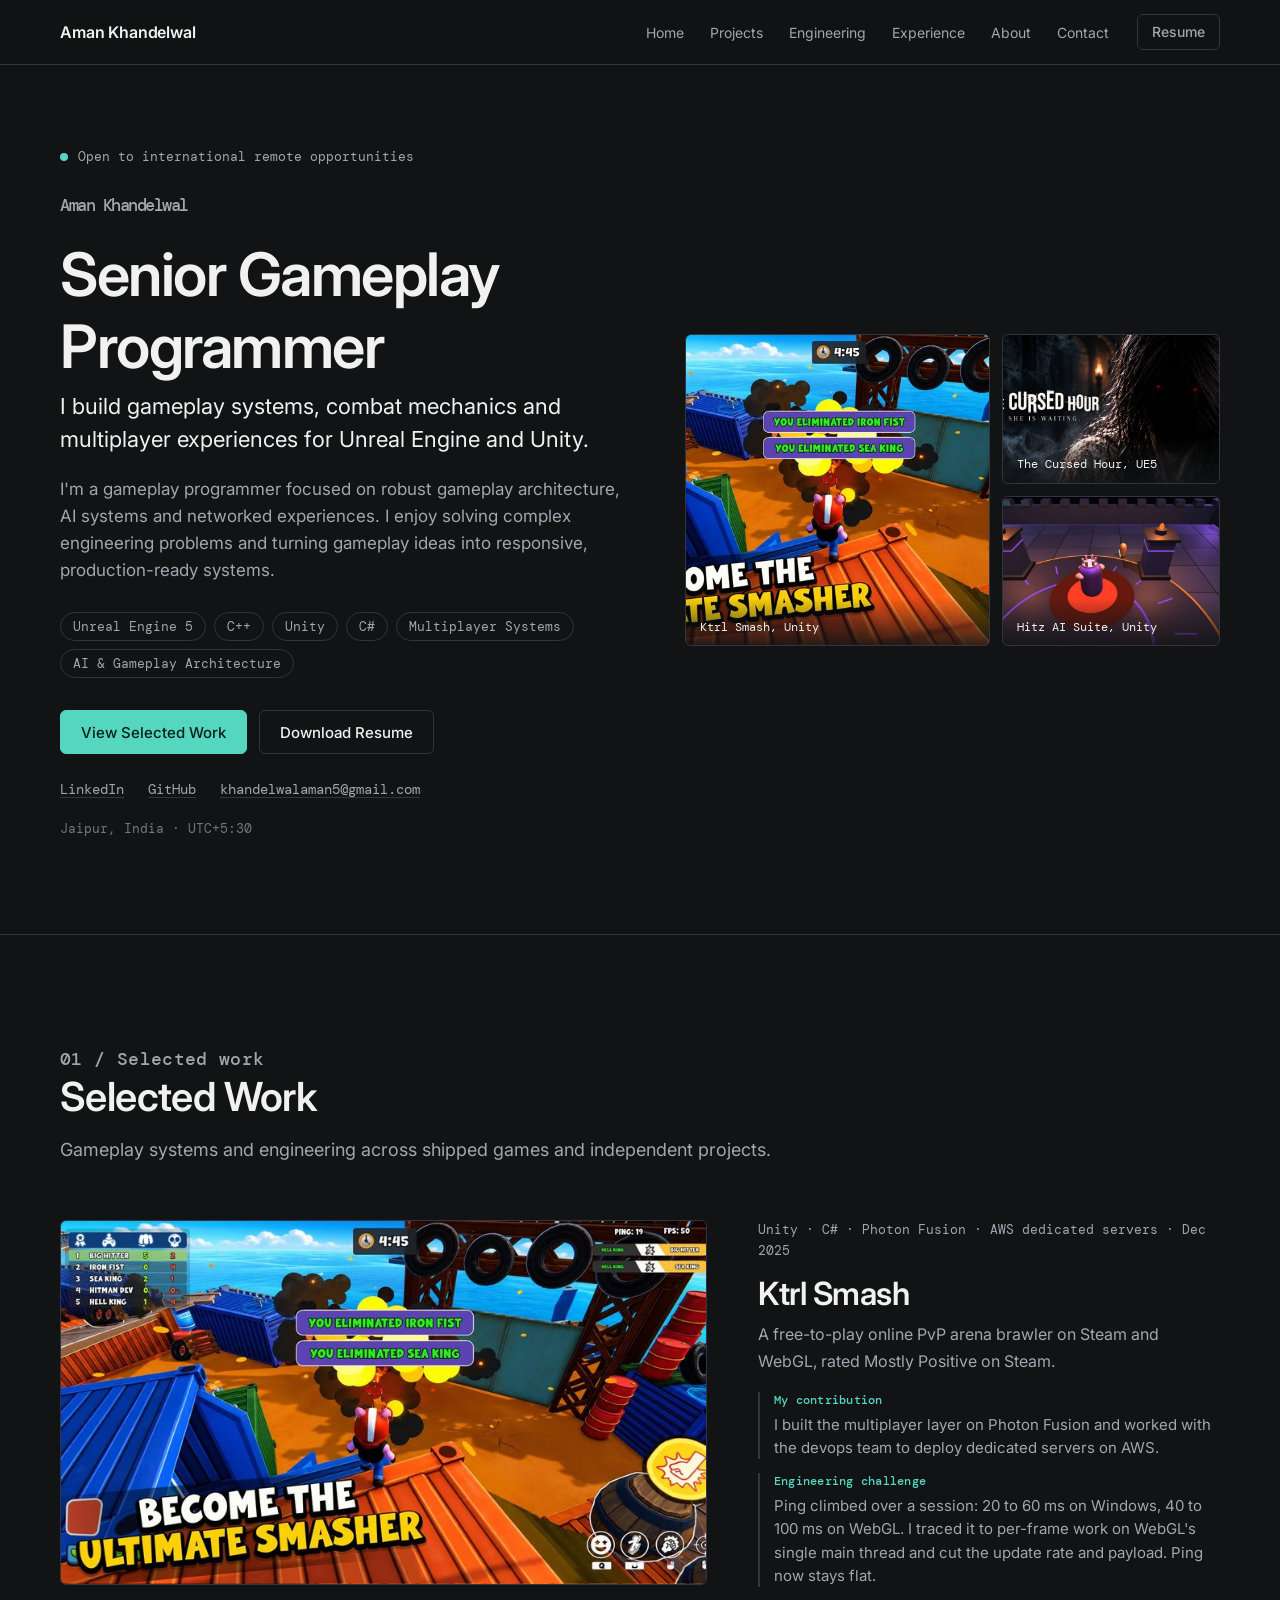
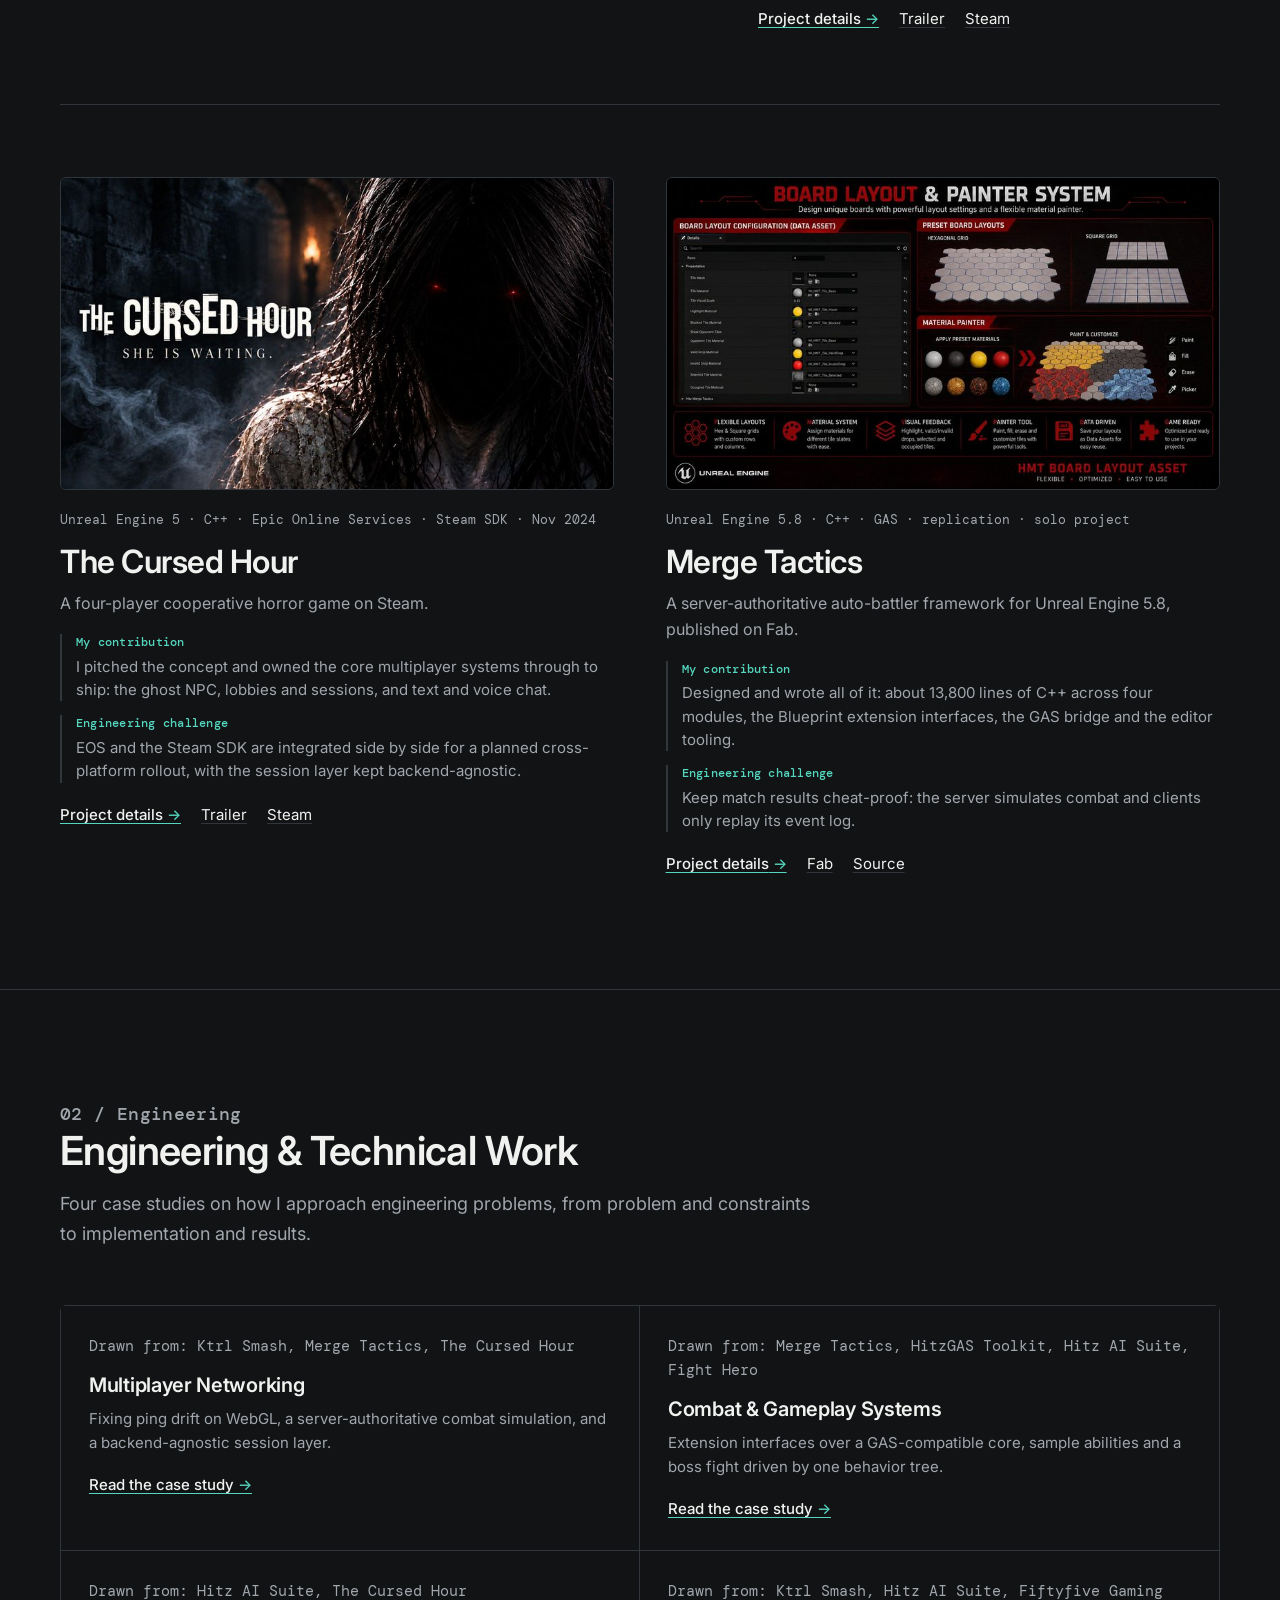
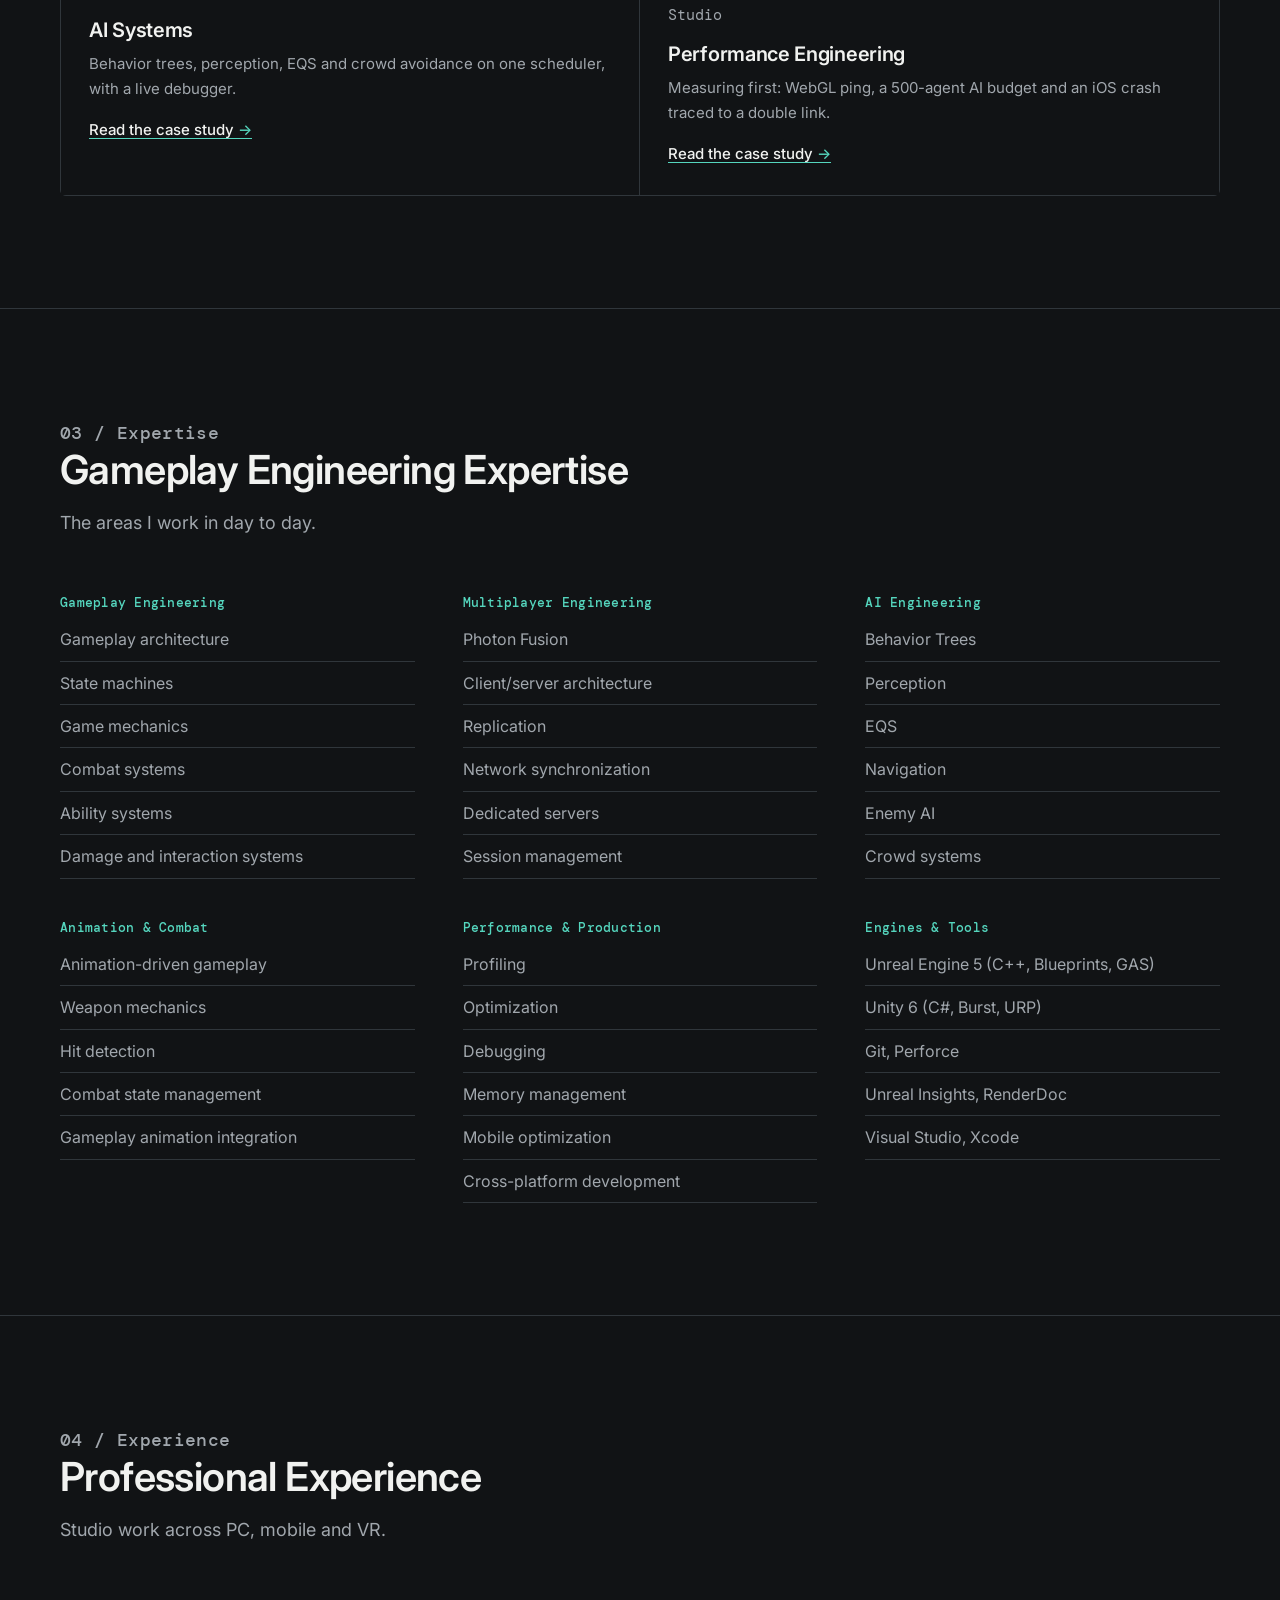
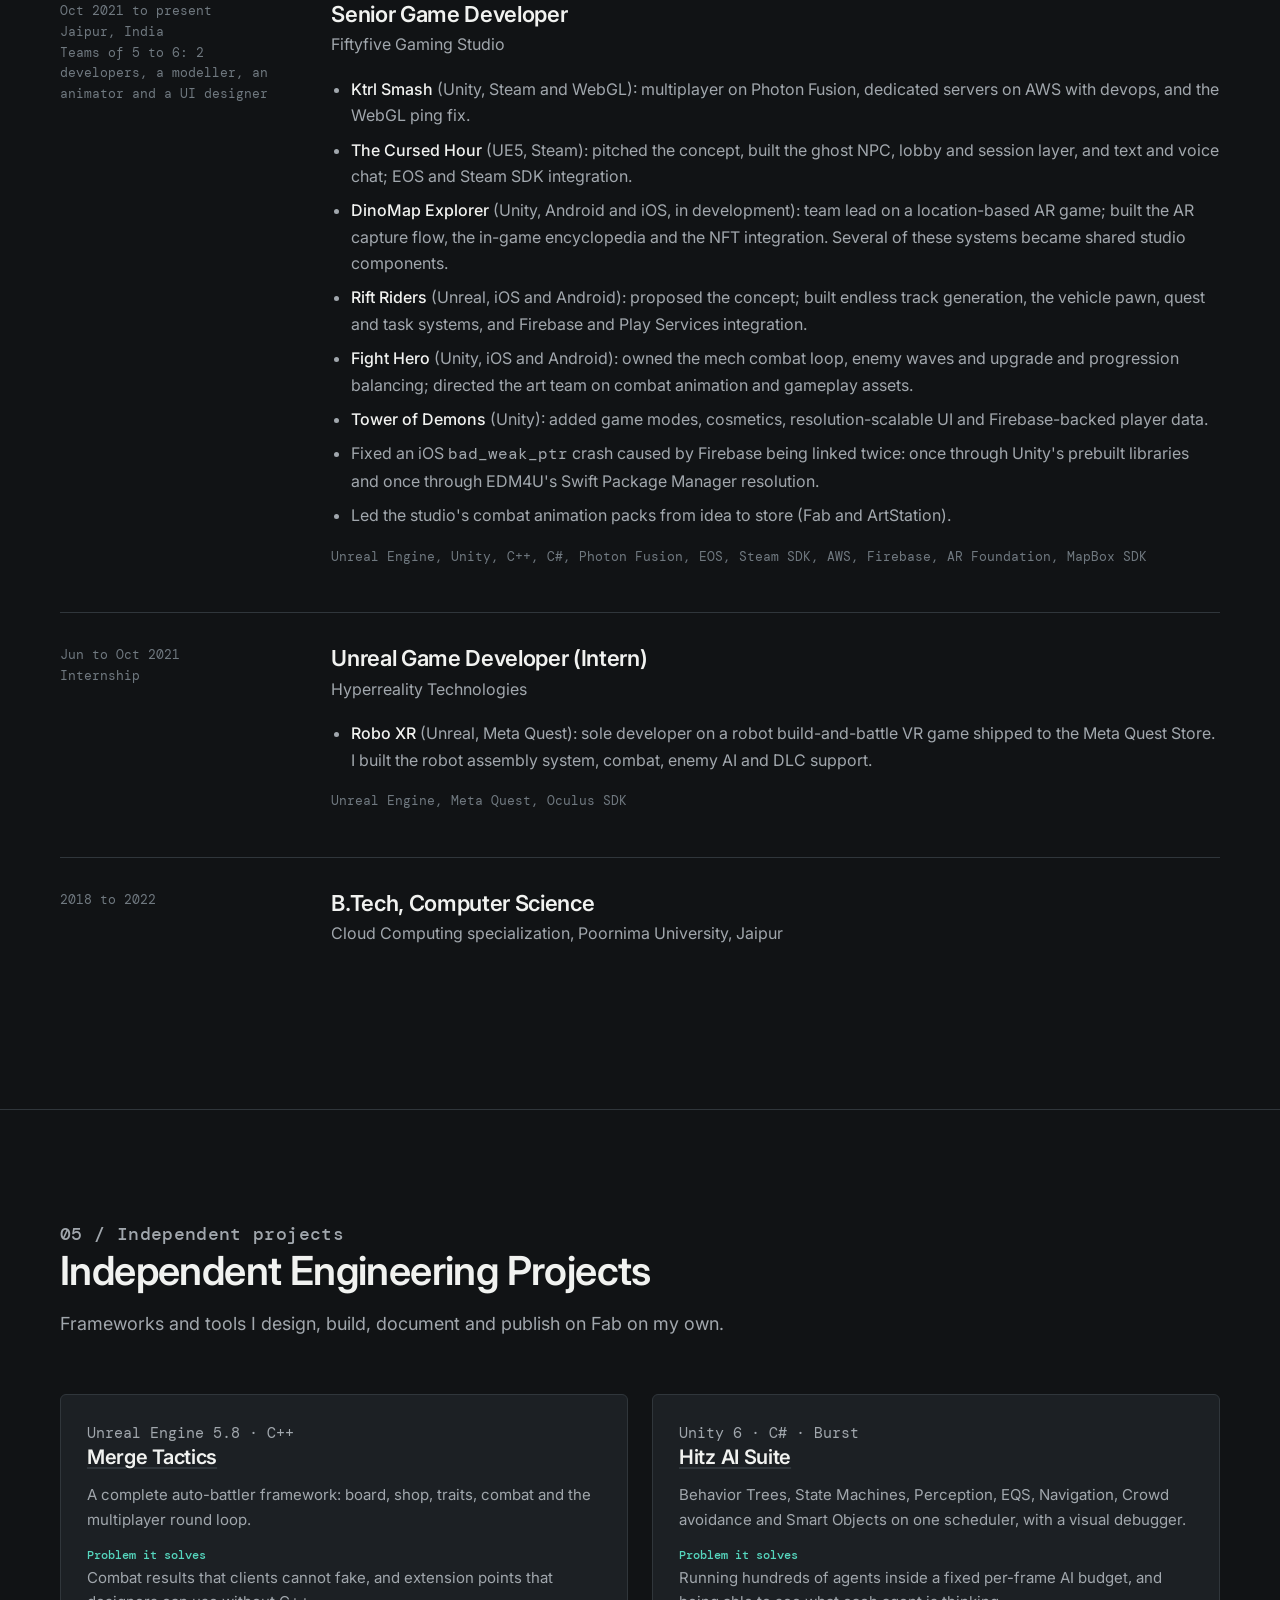
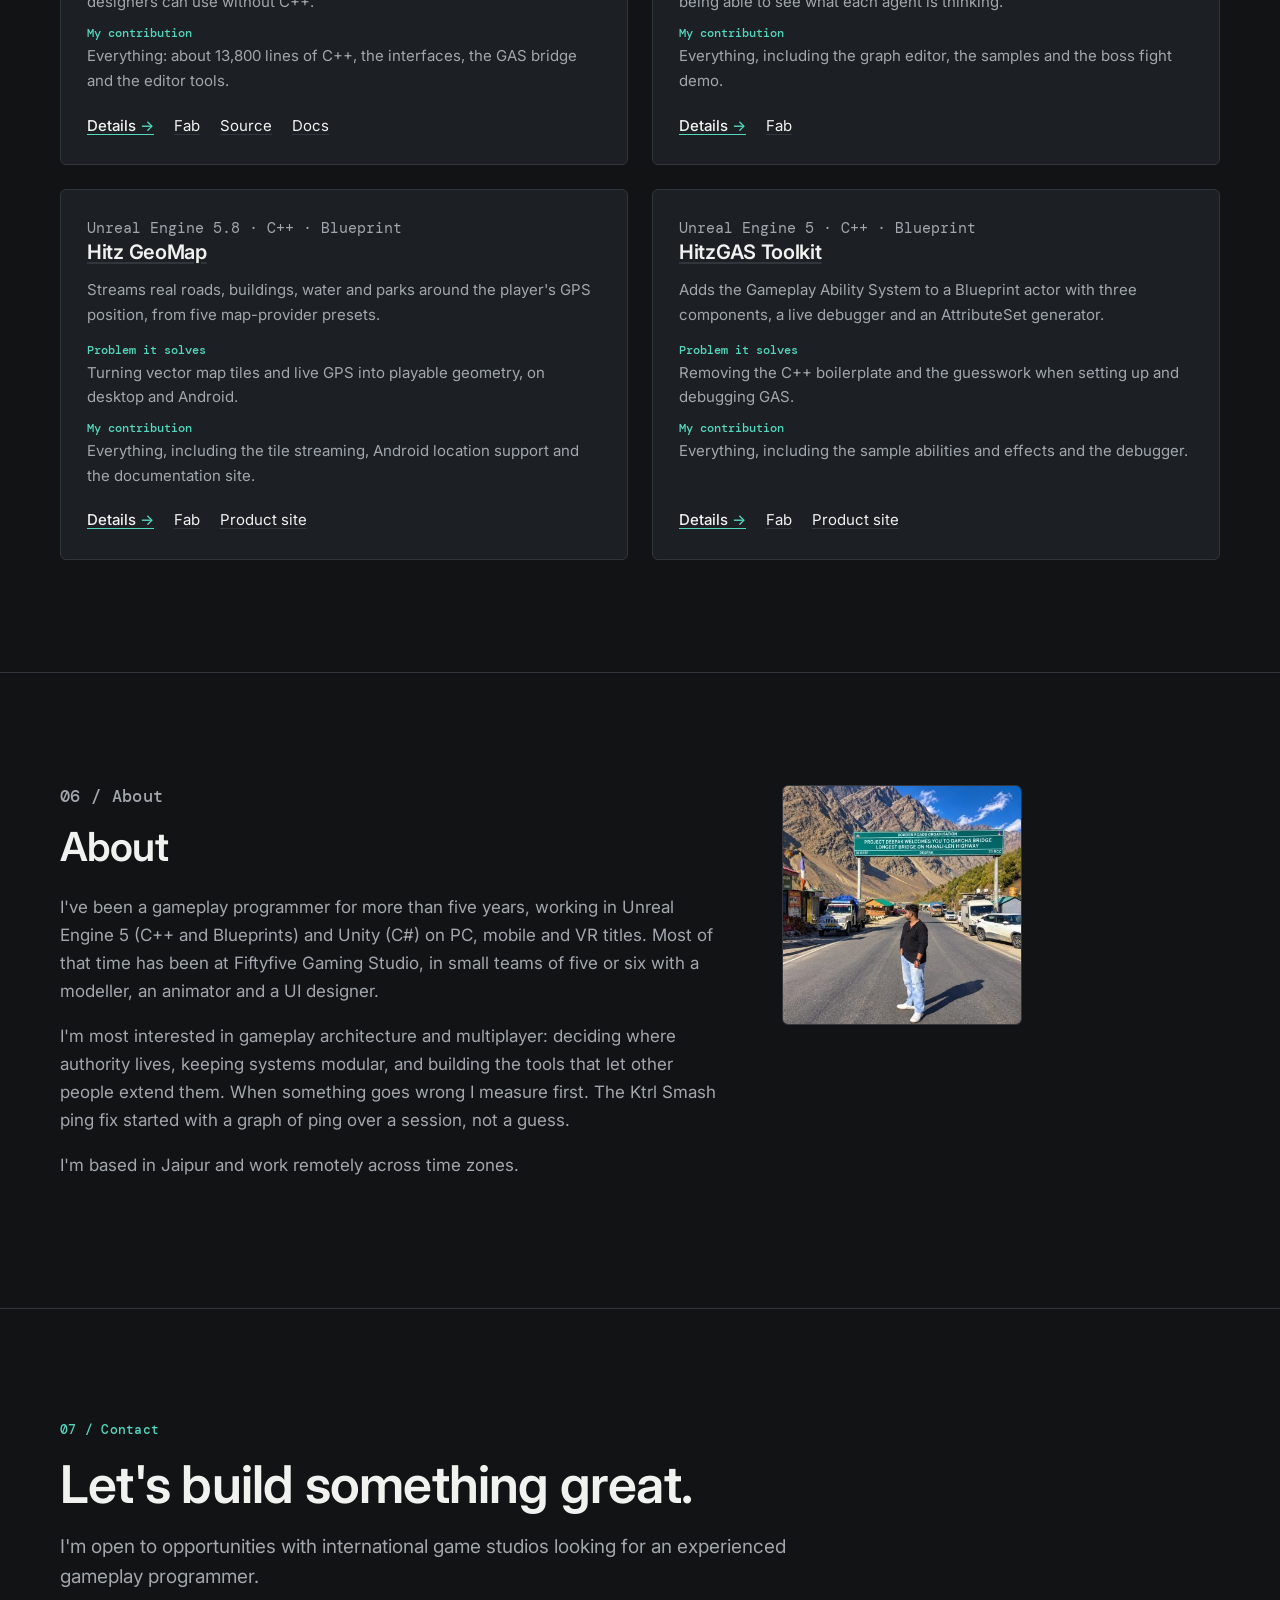
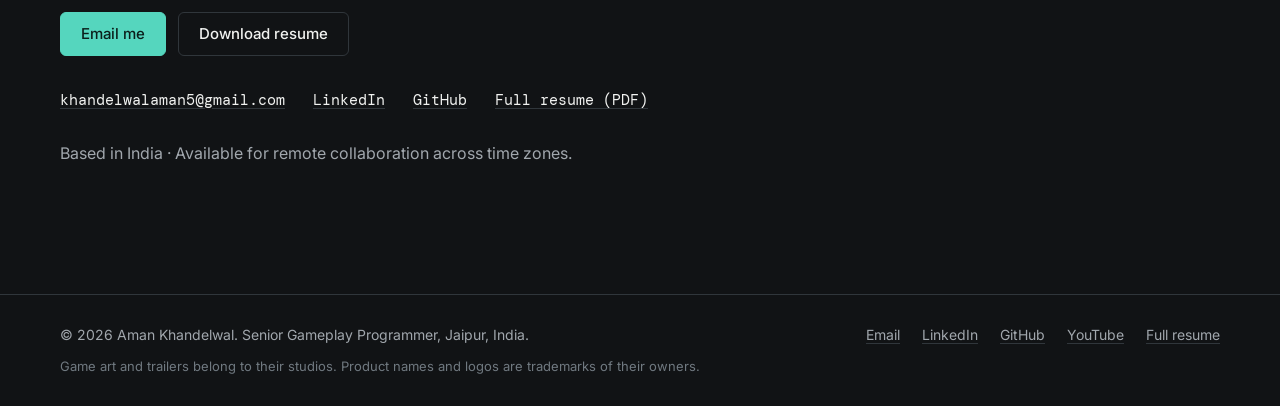
==== commit 59083e36: "Redesign portfolio as a minimal engineering portfolio with case studies - New design system: restrai" ====
--- a/index.html
+++ b/index.html
@@ -1,406 +1,179 @@
 <!doctype html>
-<html lang="en" data-type="software" data-radius="sharp" data-ground="sage" data-buttons="pill" data-motion>
+<html lang="en">
 <head>
 <meta charset="utf-8">
-<meta name="viewport" content="width=device-width, initial-scale=1, viewport-fit=cover">
-<title>Aman Khandelwal: gameplay programmer for UE5 and Unity studios</title>
-<meta name="description" content="Senior gameplay and systems programmer in Jaipur, India, open to remote roles. On Fab: Hitz AI Suite, Merge Tactics, Hitz GeoMap, HitzGAS Toolkit and the Cozy Kingdom, Christmas and Halloween packs.">
+<meta name="viewport" content="width=device-width, initial-scale=1">
+<title>Aman Khandelwal | Senior Gameplay Programmer (Unreal Engine 5, Unity)</title>
+<meta name="description" content="Senior gameplay programmer in Jaipur, India, open to remote roles. Gameplay systems, combat, AI and multiplayer for Unreal Engine 5 and Unity: Ktrl Smash, The Cursed Hour, Merge Tactics.">
+<meta name="theme-color" content="#111315">
+<link rel="canonical" href="https://hitz482.github.io/">
 <meta property="og:type" content="website">
-<meta property="og:title" content="Aman Khandelwal: gameplay programmer for UE5 and Unity studios">
-<meta property="og:description" content="Multiplayer netcode, AI frameworks and editor tools for Unreal Engine 5 and Unity.">
+<meta property="og:site_name" content="Aman Khandelwal">
+<meta property="og:title" content="Aman Khandelwal | Senior Gameplay Programmer (Unreal Engine 5, Unity)">
+<meta property="og:description" content="Senior gameplay programmer in Jaipur, India, open to remote roles. Gameplay systems, combat, AI and multiplayer for Unreal Engine 5 and Unity: Ktrl Smash, The Cursed Hour, Merge Tactics.">
+<meta property="og:url" content="https://hitz482.github.io/">
 <meta property="og:image" content="https://hitz482.github.io/share.jpg">
 <meta name="twitter:card" content="summary_large_image">
+<meta name="twitter:title" content="Aman Khandelwal | Senior Gameplay Programmer (Unreal Engine 5, Unity)">
+<meta name="twitter:description" content="Senior gameplay programmer in Jaipur, India, open to remote roles. Gameplay systems, combat, AI and multiplayer for Unreal Engine 5 and Unity: Ktrl Smash, The Cursed Hour, Merge Tactics.">
+<meta name="twitter:image" content="https://hitz482.github.io/share.jpg">
 <link rel="icon" href="favicon.svg" type="image/svg+xml">
-<meta name="theme-color" content="#18191b">
-<link rel="canonical" href="https://hitz482.github.io/">
-<meta name="site-kind" content="software">
-<meta name="page-type" content="software">
 <link rel="preconnect" href="https://fonts.googleapis.com">
 <link rel="preconnect" href="https://fonts.gstatic.com" crossorigin>
-<link href="https://fonts.googleapis.com/css2?family=Funnel+Display:wght@400..700&family=Funnel+Sans:wght@400..600&family=DM+Mono:wght@400;500&display=swap" rel="stylesheet">
-<link rel="stylesheet" href="assets/system.css">
-<link rel="stylesheet" href="assets/ui/cards.css">
-<link rel="stylesheet" href="assets/motion/motion.css">
-<link rel="stylesheet" href="assets/backgrounds/backgrounds.css">
-<link rel="stylesheet" href="assets/layout/layout.css">
-<link rel="stylesheet" href="assets/icons/icon.css">
-<style>
-:root {
-  --p-bg: #18191b; --p-surface: #222427; --p-ink: #eff0f1; --p-muted: #9c9ea3;
-  --p-accent: #ff4a1f; --p-accent-ink: #18191b; --p-action: #ff4a1f; --p-action-ink: #18191b;
-  --p-inv-bg: #eff0f1; --p-inv-surface: #dedfe0; --p-inv-ink: #18191b; --p-inv-muted: #5b5c5e;
-  --p-inv-accent: #18191b; --p-inv-accent-ink: #eff0f1; --p-inv-action: #18191b; --p-inv-action-ink: #eff0f1;
-  --font-display: "Funnel Display", system-ui, sans-serif;
-  --font-text: "Funnel Sans", system-ui, sans-serif;
-  --font-mono: "DM Mono", ui-monospace, "SFMono-Regular", Menlo, Consolas, monospace;
-  --display-weight: 400;
-  --display-tracking: -0.03em;
-  --display-tracking-xl: -0.04em;
-  --ly-scale: 0.98;
-}
-</style>
-<link rel="stylesheet" href="assets/ui/base.css">
-<link rel="stylesheet" href="assets/ui/window/fragment.css">
-<script>document.documentElement.classList.add('m-enter');setTimeout(()=>document.documentElement.classList.add('m-enter-done'),700)</script>
-<script src="assets/backgrounds/backgrounds.js"></script>
-<script>document.documentElement.classList.add('mo-js');setTimeout(()=>document.documentElement.classList.add('mo-safe'),2500)</script>
-<link rel="modulepreload" href="assets/moments/moments.js">
-<link rel="modulepreload" href="assets/moments/lib.js">
-<link rel="modulepreload" href="assets/moments/line-carries-colour/moment.js">
-<link rel="stylesheet" href="page.css">
+<link href="https://fonts.googleapis.com/css2?family=DM+Mono:wght@400;500&family=Inter:wght@400;500;600&display=swap" rel="stylesheet">
+<link rel="stylesheet" href="style.css">
+<script>document.documentElement.classList.add('js')</script>
+<script src="main.js" defer></script>
+<script type="application/ld+json">
+{"@context":"https://schema.org","@type":"Person","name":"Aman Khandelwal","jobTitle":"Senior Gameplay Programmer","url":"https://hitz482.github.io/","email":"mailto:khandelwalaman5@gmail.com","address":{"@type":"PostalAddress","addressLocality":"Jaipur","addressCountry":"IN"},"knowsAbout":["Unreal Engine 5","C++","Unity","C#","Multiplayer networking","Gameplay Ability System","Game AI"],"sameAs":["https://www.linkedin.com/in/aman-khandelwal-b7a3551a1/","https://github.com/hitz482","https://www.youtube.com/@amankhandelwal8816"]}
+</script>
 </head>
 <body>
-<!-- type: software (page type software, site-kind software)
-     deal: hero product (the Warden capture across the screen), palette graphite-safety-orange, type funnel,
-     radius sharp, ground sage, nav nav-mega, close close-type, footer footer-columns, rhythm space,
-     buttons pill, mark arc, grounds none, effect gradient-mesh in the one [data-visual] frame (#merge)
-     moments: giant-type-pass in #ping, line-carries-colour in #experience
-     loop: the behavior tree in the #ai app frame -->
-
+<a class="skip" href="#main">Skip to content</a>
 <header class="nav">
   <div class="wrap nav__bar">
-    <a class="skip-link" href="#top">Skip to content</a>
-    <a class="nav__logo" href="#top"><span class="mark" data-mark="arc" aria-hidden="true"></span>Aman Khandelwal</a>
-    <nav class="nav__links" aria-label="Main">
-      <div class="nav__item">
-        <a class="nav__link" href="#products">Tools <svg class="chev" viewBox="0 0 12 12" aria-hidden="true"><path d="M3 4.5l3 3 3-3" fill="none" stroke="currentColor" stroke-width="1.5" stroke-linecap="round" stroke-linejoin="round"/></svg></a>
-        <div class="nav__menu">
-          <div class="wrap grid">
-            <div class="menu-col span-3">
-              <p class="t-label">Frameworks</p>
-              <a href="#ai">Hitz AI Suite<span>Behavior trees for Unity</span></a>
-              <a href="#merge">Merge Tactics<span>Auto-battler framework for UE5</span></a>
-            </div>
-            <div class="menu-col span-3">
-              <p class="t-label">Plugins and packs</p>
-              <a href="#geomap">Hitz GeoMap<span>Real-world maps for UE5</span></a>
-              <a href="#gas">HitzGAS Toolkit<span>GAS on any Blueprint actor</span></a>
-              <a href="#cozy">Cozy Kingdom<span>Low-poly packs for Unity and UE5</span></a>
-            </div>
-            <a class="menu-card span-3 start-10" href="https://www.fab.com/listings/53974d58-8b16-41f3-ba25-da18639515f5">
-              <div class="panel"><img class="frame__img" src="assets/img/bt-editor.jpg" alt="The Hitz AI Suite behavior tree editor in Unity" width="1920" height="800" loading="lazy" data-source="client" data-subject="Hitz AI Suite behavior tree editor"></div>
-              <span class="t-card">Hitz AI Suite is live</span>
-              <span class="t-small muted">See the listing on Fab</span>
-            </a>
-          </div>
-        </div>
-      </div>
-      <div class="nav__item"><a class="nav__link" href="#games">Games</a></div>
-      <div class="nav__item"><a class="nav__link" href="#experience">Experience</a></div>
-      <div class="nav__item"><a class="nav__link" href="#questions">Questions</a></div>
+    <a class="nav__brand" href="index.html">Aman Khandelwal</a>
+    <button class="nav__toggle" type="button" aria-expanded="false" aria-controls="site-menu" aria-label="Menu"><span></span><span></span></button>
+    <nav id="site-menu" class="nav__menu" aria-label="Main">
+      <ul><li><a href="index.html">Home</a></li><li><a href="index.html#work">Projects</a></li><li><a href="engineering.html">Engineering</a></li><li><a href="index.html#experience">Experience</a></li><li><a href="index.html#about">About</a></li><li><a href="index.html#contact">Contact</a></li></ul>
+      <a class="btn btn--sm" href="assets/Aman_Khandelwal_Resume.pdf" download>Resume</a>
     </nav>
-    <div class="nav__actions">
-      <a class="btn btn--primary" href="mailto:khandelwalaman5@gmail.com">Email me<svg class="m-arrow" viewBox="0 0 12 12" aria-hidden="true"><path class="m-arrow__stem" d="M1 6h8"/><path class="m-arrow__head" d="M4.5 2.5 8 6l-3.5 3.5"/></svg></a>
-    </div>
-    <button class="nav__toggle" type="button" aria-expanded="false" aria-label="Menu">
-      <svg width="18" height="18" viewBox="0 0 18 18" aria-hidden="true"><path d="M2 5h14M2 13h14" stroke="currentColor" stroke-width="1.6" stroke-linecap="round"/></svg>
-    </button>
   </div>
 </header>
-
-<main id="top">
-  <section class="hero hero--product" data-enter aria-labelledby="hero-h">
-    <div class="wrap"><div class="hero-text hero__in">
-      <div class="hero__head">
+<main id="main">
+<section class="hero">
+  <div class="wrap hero__grid">
+    <div>
+      <p class="status"><i aria-hidden="true"></i>Open to international remote opportunities</p>
+      <h1><span class="hero__name">Aman Khandelwal</span>Senior Gameplay Programmer</h1>
+      <p class="hero__say">I build gameplay systems, combat mechanics and multiplayer experiences for Unreal Engine and Unity.</p>
+      <p class="lead">I'm a gameplay programmer focused on robust gameplay architecture, AI systems and networked experiences. I enjoy solving complex engineering problems and turning gameplay ideas into responsive, production-ready systems.</p>
+      <ul class="chips" aria-label="Core technologies"><li>Unreal Engine 5</li><li>C++</li><li>Unity</li><li>C#</li><li>Multiplayer Systems</li><li>AI &amp; Gameplay Architecture</li></ul>
+      <div class="btn-row"><a class="btn" href="#work">View Selected Work</a><a class="btn btn--ghost" href="assets/Aman_Khandelwal_Resume.pdf" download>Download Resume</a></div>
+      <div class="hero__links"><a href="https://www.linkedin.com/in/aman-khandelwal-b7a3551a1/">LinkedIn</a><a href="https://github.com/hitz482">GitHub</a><a href="mailto:khandelwalaman5@gmail.com">khandelwalaman5@gmail.com</a></div>
+      <p class="hero__loc">Jaipur, India &middot; UTC+5:30</p>
+    </div>
+    <div class="mosaic">
+      <a href="projects/ktrl-smash.html"><img src="assets/img/ktrl-1.jpg" srcset="assets/img/ktrl-1-800.jpg 800w, assets/img/ktrl-1.jpg 1600w" sizes="(min-width: 1024px) 420px, 60vw" alt="Ktrl Smash arena gameplay with the scoreboard and elimination feed" width="1600" height="900" fetchpriority="high"><span>Ktrl Smash, Unity</span></a>
+      <a href="projects/the-cursed-hour.html"><img src="assets/img/cursed-1.jpg" srcset="assets/img/cursed-1-800.jpg 800w, assets/img/cursed-1.jpg 1600w" sizes="(min-width: 1024px) 300px, 40vw" alt="The Cursed Hour key art: a ghost with red eyes in a dark corridor" width="1600" height="900" fetchpriority="high"><span>The Cursed Hour, UE5</span></a>
+      <a href="projects/hitz-ai-suite.html"><img src="assets/img/warden-slam.jpg" srcset="assets/img/warden-slam-800.jpg 800w, assets/img/warden-slam.jpg 1920w" sizes="(min-width: 1024px) 300px, 40vw" alt="The Warden boss mid-slam in the Hitz AI Suite boss fight, with a red warning disc on the arena floor" width="1920" height="1080" fetchpriority="high"><span>Hitz AI Suite, Unity</span></a>
+    </div>
+  </div>
+</section>
+<section class="section" id="work" aria-labelledby="work-h">
+  <div class="wrap">
+    <div class="section__head reveal"><p class="eyebrow">01 / Selected work</p><h2 id="work-h">Selected Work</h2><p>Gameplay systems and engineering across shipped games and independent projects.</p></div>
+    <div class="work">
+      <article class="project work__feature reveal">
+        <a class="frame" href="projects/ktrl-smash.html"><img src="assets/img/ktrl-1.jpg" srcset="assets/img/ktrl-1-800.jpg 800w, assets/img/ktrl-1.jpg 1600w" sizes="(min-width: 1024px) 700px, 100vw" alt="Ktrl Smash arena gameplay with the scoreboard and elimination feed" width="1600" height="900" loading="lazy" decoding="async"></a>
         <div>
-          <h1 id="hero-h">Gameplay programmer for UE5 and Unity</h1>
-          <p class="hero__lead">Aman Khandelwal, Jaipur. Five years of Unreal Engine 5 and Unity: server-authoritative multiplayer, gameplay systems and AI. Open to remote roles.</p>
+          <p class="stack">Unity &middot; C# &middot; Photon Fusion &middot; AWS dedicated servers &middot; Dec 2025</p>
+          <h3><a href="projects/ktrl-smash.html">Ktrl Smash</a></h3>
+          <p>A free-to-play online PvP arena brawler on Steam and WebGL, rated Mostly Positive on Steam.</p>
+          <dl class="project__facts">
+            <div><dt>My contribution</dt><dd>I built the multiplayer layer on Photon Fusion and worked with the devops team to deploy dedicated servers on AWS.</dd></div>
+            <div><dt>Engineering challenge</dt><dd>Ping climbed over a session: 20 to 60 ms on Windows, 40 to 100 ms on WebGL. I traced it to per-frame work on WebGL's single main thread and cut the update rate and payload. Ping now stays flat.</dd></div>
+          </dl>
+          <div class="project__links"><a class="link" href="projects/ktrl-smash.html">Project details</a><a href="https://www.youtube.com/watch?v=JrFEw-OiJsM">Trailer</a><a href="https://store.steampowered.com/app/4223440/Ktrl_Smash/">Steam</a></div>
         </div>
-        <div class="btn-row">
-          <a class="btn btn--primary" href="mailto:khandelwalaman5@gmail.com">Email me<svg class="m-arrow" viewBox="0 0 12 12" aria-hidden="true"><path class="m-arrow__stem" d="M1 6h8"/><path class="m-arrow__head" d="M4.5 2.5 8 6l-3.5 3.5"/></svg></a>
-          <a class="btn btn--secondary" href="assets/Aman_Khandelwal_Resume.pdf">Download resume</a>
-        </div>
-      </div>
-      <div class="hero__stage">
-        <img src="assets/img/warden-slam.jpg" alt="The Warden boss mid-slam in the Hitz AI Suite boss fight, a red warning disc under it on the arena floor" style="--ly-pos: 50% 58%" fetchpriority="high" width="1920" height="1080" data-source="client" data-subject="Hitz AI Suite boss fight capture">
-      </div>
-    </div></div>
-  </section>
-
-  <section class="section g2" id="merge" aria-labelledby="merge-h">
-    <div class="wrap">
-      <div class="group">
-        <div class="grid grid--top">
-          <div class="span-5 stack-6">
-            <h2 id="merge-h">Merge Tactics, an auto-battler framework for Unreal</h2>
-            <p class="stackline">Unreal Engine 5.8 · C++ · replication · GAS · Fab</p>
-            <p class="t-lead">13,800 lines of C++ that I wrote alone and sell on Fab. The server simulates each round and sends clients an event log to replay, so no client can fake a result.</p>
-            <ul class="facts">
-              <li>Four Blueprint interfaces, so buyers extend it without C++</li>
-              <li>A GAS bridge that maps stats onto an existing AttributeSet</li>
-              <li>Hex and square grids from one board asset</li>
-            </ul>
-            <a class="link" href="https://github.com/hitz482/HitzMergeTacticsCodeBase">Read the source on GitHub</a>
-          </div>
-          <div class="frame frame--split span-6 start-7" data-visual data-fx="gradient-mesh" data-fx-seed="7">
-            <div class="stage stage--fade-br">
-              <div class="at-corner wide shot" style="--ax: 40px; --ay: 40px; --w: 900px">
-                <img src="assets/img/hitz-screenshot-editor.jpg" alt="The HITZ: Merge Tactics board layout editor in Unreal Engine, painting hex and square boards" loading="lazy" width="1672" height="941" data-source="client" data-subject="HITZ: Merge Tactics board editor">
-              </div>
-            </div>
-          </div>
-        </div>
-      </div>
-      <div class="grid grid--top">
-        <div class="span-5 stack-6">
-          <p class="t-card">Merge Tactics match flow, server to client</p>
-          <ol class="steps-list">
-            <li><b>Prep.</b> Players place units on the board.</li>
-            <li><b>Lock.</b> The server snapshots both boards.</li>
-            <li><b>Simulate.</b> The server runs combat: targeting, abilities, traits.</li>
-            <li><b>Replicate.</b> It sends a compact, ordered event log.</li>
-            <li><b>Replay.</b> Clients play the log back as animation and effects.</li>
-          </ol>
-        </div>
-        <div class="span-6 start-7 stack-6">
-          <p class="t-card">Merge Tactics extension point, in C++</p>
-          <pre class="code" aria-label="IHMT_TargetingStrategy.h from the Merge Tactics source"><code><span class="c">// Source/HMT_Core/Public/Units/IHMT_TargetingStrategy.h</span>
-UINTERFACE(BlueprintType, MinimalAPI)
-class UHMT_TargetingStrategy : public UInterface { GENERATED_BODY() };
-
-class HMT_CORE_API IHMT_TargetingStrategy
-{
-    GENERATED_BODY()
-public:
-    UFUNCTION(BlueprintNativeEvent, BlueprintCallable,
-              Category = "HitzMergeTactics|Combat")
-    AActor* SelectTarget(AActor* SelfActor,
-                         const TArray&lt;AActor*&gt;&amp; Candidates,
-                         UHMT_CombatContext* Context);
-};</code></pre>
-          <pre class="code" aria-label="IHMT_StatProvider.h from the Merge Tactics source"><code><span class="c">// Source/HMT_Core/Public/Stats/IHMT_StatProvider.h</span>
-class HMT_CORE_API IHMT_StatProvider
-{
-    GENERATED_BODY()
-public:
-    UFUNCTION(BlueprintNativeEvent, BlueprintCallable)
-    float GetFinalStatValue(FGameplayTag StatTag);
-
-    UFUNCTION(BlueprintNativeEvent, BlueprintCallable)
-    void ApplyStatModifier(FGameplayTag StatTag,
-        EHMT_StatModOp ModOp, float Magnitude,
-        EHMT_ModifierDuration Duration, ...);
-};</code></pre>
-        </div>
-      </div>
-    </div>
-  </section>
-
-  <section class="section g2" id="games" aria-labelledby="games-h">
-    <div class="wrap">
-      <div class="group">
-        <div class="section-head">
-          <h2 id="games-h">Shipped games: The Cursed Hour and Ktrl Smash. <span class="muted">Both are live on Steam.</span></h2>
-        </div>
-        <div class="grid">
-          <article class="card card--row card--open span-6" id="cursed">
-            <h3>The Cursed Hour, 4-player co-op horror</h3>
-            <p class="stackline">Unreal Engine 5 · C++ · Epic Online Services · Steam SDK · Nov 2024</p>
-            <p>I pitched the concept and owned the multiplayer: ghost AI, lobbies and sessions, and voice and text chat. EOS and the Steam SDK run side by side behind one session layer.</p>
-            <div class="panel"><div class="stage"><a class="at-rise fit trailer" style="--fit-max: 520px; --ax: 24px; --ay: 24px" href="https://www.youtube.com/watch?v=NNx7tQpRFV0"><img src="assets/img/trailer-cursed.jpg" alt="Watch the full haunted mansion gameplay trailer for The Cursed Hour on YouTube" loading="lazy" width="599" height="337" data-source="client" data-subject="The Cursed Hour trailer"><span class="trailer__play" aria-hidden="true"></span></a></div></div>
-            <div class="btn-row"><a class="btn btn--primary" href="https://www.youtube.com/watch?v=NNx7tQpRFV0">Watch the trailer</a><a class="btn btn--secondary" href="https://store.steampowered.com/app/3297310/The_Cursed_Hour/">Steam page</a></div>
-          </article>
-          <article class="card card--row card--open span-6" id="ktrl">
-            <h3>Ktrl Smash, online arena brawler</h3>
-            <p class="stackline">Unity · C# · Photon Fusion · AWS dedicated servers · Dec 2025</p>
-            <p>I built the multiplayer layer on Photon Fusion and deployed dedicated servers on AWS with the devops team. Free to play on Steam and WebGL, rated Mostly Positive.</p>
-            <div class="panel"><div class="stage"><a class="at-rise fit trailer" style="--fit-max: 520px; --ax: 24px; --ay: 24px" href="https://www.youtube.com/watch?v=JrFEw-OiJsM"><img src="assets/img/trailer-ktrl.jpg" alt="Watch the Ktrl Smash gameplay trailer on YouTube" loading="lazy" width="600" height="337" data-source="client" data-subject="Ktrl Smash trailer"><span class="trailer__play" aria-hidden="true"></span></a></div></div>
-            <div class="btn-row"><a class="btn btn--primary" href="https://www.youtube.com/watch?v=JrFEw-OiJsM">Watch the trailer</a><a class="btn btn--secondary" href="https://store.steampowered.com/app/4223440/Ktrl_Smash/">Steam page</a></div>
-          </article>
-        </div>
-      </div>
-      <div class="grid grid--top">
-        <div class="span-12 stack-6"><p class="t-card">Ktrl Smash fix: WebGL ping drift</p></div>
-        <p class="span-4"><b>Problem:</b> ping climbed over a session, from 20 to 60 ms on Windows and from 40 to 100 ms on WebGL.</p>
-        <p class="span-4"><b>Cause:</b> per-frame work piled up on WebGL's single main thread, worsened by frequent network updates and redundant replicated state.</p>
-        <p class="span-4"><b>Fix:</b> I audited coroutines, cut the update rate and payload size, and removed unneeded replicated variables. Ping now stays flat.</p>
-      </div>
-      <div class="grid">
-        <a class="tile span-3" href="https://store.steampowered.com/app/3297310/The_Cursed_Hour/"><div class="tile__media"><img src="assets/img/cursed-2.jpg" alt="A blood-red handprint on a dark wooden table in The Cursed Hour" loading="lazy" width="600" height="338"></div></a>
-        <a class="tile span-3" href="https://store.steampowered.com/app/3297310/The_Cursed_Hour/"><div class="tile__media"><img src="assets/img/cursed-3.jpg" alt="Four players walk toward a dark mansion in The Cursed Hour" loading="lazy" width="600" height="338"></div></a>
-        <a class="tile span-3" href="https://store.steampowered.com/app/4223440/Ktrl_Smash/"><div class="tile__media"><img src="assets/img/ktrl-2.jpg" alt="Ktrl Smash players fighting among shipping containers" loading="lazy" width="600" height="338"></div></a>
-        <a class="tile span-3" href="https://store.steampowered.com/app/4223440/Ktrl_Smash/"><div class="tile__media"><img src="assets/img/ktrl-3.jpg" alt="Ktrl Smash combat in the arena with the combo counter" loading="lazy" width="600" height="338"></div></a>
-      </div>
-    </div>
-  </section>
-  <section class="section" id="ai" aria-labelledby="ai-h">
-    <div class="wrap">
-      <div class="grid grid--top">
-        <div class="span-5 stack-6"><h2 id="ai-h">Hitz AI Suite, behavior trees for Unity</h2><p class="stackline">Unity 6 · C# · Burst · GraphView · Fab</p></div>
-        <div class="span-6 start-7">
-          <p>My AI framework on Fab, with EQS, perception and crowds too. When the Warden's path to the player fails, its selector falls back to cover. 500 agents run at 0.19 ms median a frame, measured in the Unity Editor.</p>
-          <a class="link" href="https://www.fab.com/listings/53974d58-8b16-41f3-ba25-da18639515f5">See Hitz AI Suite on Fab</a>
-        </div>
-      </div>
-      <div class="ui app fill" role="img" aria-label="The Hitz AI Suite debugger: the agents of the boss fight beside the Warden's behavior tree as it runs" data-ui-pause-host>
-        <div class="app__pane app__pane--list">
-          <div class="ui ui-panel ui-win" data-ui="window" data-open="Idle" data-work="Running" data-done="Done">
-            <div class="ui-win__bar">
-              <span class="ui-dots" aria-hidden="true"><i></i><i></i><i></i></span>
-              <span class="ui-win__crumb">Boss Fight <i>/</i> <b>Agents</b></span>
-              <span class="ui-spacer"></span>
-              <span class="ui-win__search" aria-hidden="true"><svg class="ui-icon" viewBox="0 0 16 16"><circle cx="7" cy="7" r="4.5"/><path d="m10.5 10.5 3 3"/></svg><span class="ui-win__ph">Search</span><span class="ui-kbd">/</span></span>
-            </div>
-            <div class="ui-win__body">
-              <nav class="ui-win__side" aria-hidden="true">
-                <span class="ui-win__nav is-on"><svg class="ui-icon" viewBox="0 0 16 16"><circle cx="8" cy="6" r="2.5"/><path d="M3.5 13.5c.6-2.3 2.4-3.5 4.5-3.5s3.9 1.2 4.5 3.5"/></svg>Agents<em>10</em></span>
-                <span class="ui-win__nav"><svg class="ui-icon" viewBox="0 0 16 16"><path d="M8 2.5v4M4 13.5V10h8v3.5M8 6.5V10"/></svg>Trees<em>2</em></span>
-                <span class="ui-win__nav"><svg class="ui-icon" viewBox="0 0 16 16"><circle cx="8" cy="8" r="5.5"/><path d="M8 5v3l2 1.5"/></svg>Profiler</span>
-                <span class="ui-win__label">Layers</span>
-                <span class="ui-win__nav"><span class="ui-win__hash">#</span>Boss</span>
-                <span class="ui-win__nav"><span class="ui-win__hash">#</span>Crowd</span>
-              </nav>
-              <div class="ui-win__main">
-                <div class="ui-win__cols" aria-hidden="true"><span>Agent</span><span>Task</span><span>State</span><span>Layer</span></div>
-                <ul class="ui-win__rows">
-                  <li class="ui-win__row" data-row><span class="ui-avatar" data-tone="2">WD</span><span class="ui-win__who">Warden</span><span class="ui-win__sub">Selector, attack or cover</span><span class="ui-win__st is-you" data-st>Running</span><span class="ui-win__age">Boss</span></li>
-                  <li class="ui-win__row" data-row><span class="ui-avatar" data-tone="3">M1</span><span class="ui-win__who">Minion 1</span><span class="ui-win__sub">Move to target</span><span class="ui-win__st" data-st>Running</span><span class="ui-win__age">Crowd</span></li>
-                  <li class="ui-win__row" data-row><span class="ui-avatar" data-tone="3">M2</span><span class="ui-win__who">Minion 2</span><span class="ui-win__sub">Move to target</span><span class="ui-win__st" data-st>Running</span><span class="ui-win__age">Crowd</span></li>
-                  <li class="ui-win__row" data-row><span class="ui-avatar" data-tone="4">M3</span><span class="ui-win__who">Minion 3</span><span class="ui-win__sub">Make way for the Warden</span><span class="ui-win__st" data-st>Running</span><span class="ui-win__age">Crowd</span></li>
-                  <li class="ui-win__row" data-row><span class="ui-avatar" data-tone="3">M4</span><span class="ui-win__who">Minion 4</span><span class="ui-win__sub">Return to spot</span><span class="ui-win__st is-done" data-st>Done</span><span class="ui-win__age">Crowd</span></li>
-                  <li class="ui-win__row" data-row><span class="ui-avatar" data-tone="2">M5</span><span class="ui-win__who">Minion 5</span><span class="ui-win__sub">EQS: find a flank point</span><span class="ui-win__st" data-st>Running</span><span class="ui-win__age">Crowd</span></li>
-                  <li class="ui-win__row" data-row><span class="ui-avatar" data-tone="3">M6</span><span class="ui-win__who">Minion 6</span><span class="ui-win__sub">Wait for a summon spot</span><span class="ui-win__st" data-st>Idle</span><span class="ui-win__age">Crowd</span></li>
-                  <li class="ui-win__row" data-row><span class="ui-avatar" data-tone="1">S1</span><span class="ui-win__who">Shrine north</span><span class="ui-win__sub">Smart object, free</span><span class="ui-win__st is-done" data-st>Done</span><span class="ui-win__age">World</span></li>
-                  <li class="ui-win__row" data-row><span class="ui-avatar" data-tone="1">S2</span><span class="ui-win__who">Shrine south</span><span class="ui-win__sub">Smart object, claimed</span><span class="ui-win__st" data-st>Running</span><span class="ui-win__age">World</span></li>
-                  <li class="ui-win__row" data-row><span class="ui-avatar" data-tone="4">PL</span><span class="ui-win__who">Player</span><span class="ui-win__sub">Seen by the Warden</span><span class="ui-win__st" data-st>Idle</span><span class="ui-win__age">Target</span></li>
-                </ul>
-              </div>
-            </div>
-          </div>
-        </div>
-        <div class="app__pane app__pane--open">
-          <div class="ui ui-panel bt-pane" data-bt>
-            <div class="bt-pane__bar">
-              <span class="bt-pane__name">BehaviorTree_Warden</span>
-              <span class="bt-pane__status" data-bt-status>Running: Selector</span>
-            </div>
-            <svg class="bt" viewBox="0 0 660 250" aria-hidden="true">
-              <path class="bt-edge" data-n="seqL" d="M330 52V76H170V100"/>
-              <path class="bt-edge" data-n="seqR" d="M330 52V76H490V100"/>
-              <path class="bt-edge" data-n="eqsL" d="M170 136V161H85V186"/>
-              <path class="bt-edge" data-n="mvL" d="M170 136V161H245V186"/>
-              <path class="bt-edge" data-n="eqsR" d="M490 136V161H420V186"/>
-              <path class="bt-edge" data-n="mvR" d="M490 136V161H582V186"/>
-              <g class="bt-node" data-n="sel"><rect x="260" y="14" width="140" height="38" rx="4"/><text x="330" y="38" text-anchor="middle">Selector</text></g>
-              <g class="bt-node" data-n="seqL"><rect x="95" y="100" width="150" height="36" rx="4"/><text x="170" y="123" text-anchor="middle">Attack</text></g>
-              <g class="bt-node" data-n="seqR"><rect x="415" y="100" width="150" height="36" rx="4"/><text x="490" y="123" text-anchor="middle">Cover</text></g>
-              <g class="bt-node" data-n="eqsL"><rect x="10" y="186" width="150" height="48" rx="4"/><text x="85" y="206" text-anchor="middle">EQS query</text><text class="bt-sub" x="85" y="224" text-anchor="middle">find target</text></g>
-              <g class="bt-node" data-n="mvL"><rect x="180" y="186" width="130" height="48" rx="4"/><text x="245" y="206" text-anchor="middle">Move to</text><text class="bt-sub" x="245" y="224" text-anchor="middle">target</text></g>
-              <g class="bt-node" data-n="eqsR"><rect x="345" y="186" width="150" height="48" rx="4"/><text x="420" y="206" text-anchor="middle">EQS query</text><text class="bt-sub" x="420" y="224" text-anchor="middle">find cover</text></g>
-              <g class="bt-node" data-n="mvR"><rect x="515" y="186" width="135" height="48" rx="4"/><text x="582" y="206" text-anchor="middle">Move to</text><text class="bt-sub" x="582" y="224" text-anchor="middle">cover</text></g>
-            </svg>
-          </div>
-        </div>
-      </div>
-    </div>
-  </section>
-  <section class="section" id="products" aria-labelledby="products-h">
-    <div class="wrap">
-      <div class="section-head">
-        <h2 id="products-h">More Unreal plugins on Fab. <span class="muted">Built and documented alone.</span></h2>
-      </div>
-      <div class="grid">
-          <a class="card card--row card--open span-6" id="geomap" href="https://www.fab.com/listings/11ad1758-2a82-41f1-824e-5a4e020bc047">
-            <h3>Hitz GeoMap streams real-world maps into Unreal</h3>
-            <p class="stackline">Unreal Engine 5.8 · C++ · Blueprint · Android GPS</p>
-            <p>Roads, buildings and water appear around the player's GPS position, from five map providers. Windows and Android.</p>
-            <div class="panel"><img class="frame__img" src="assets/img/geomap-cover.jpg" alt="Hitz GeoMap streaming a real city's streets and river into Unreal Engine" loading="lazy" width="1280" height="720" data-source="client" data-subject="Hitz GeoMap"></div>
-          </a>
-          <a class="card card--row card--open span-6" id="gas" href="https://www.fab.com/listings/5bbba0ca-9f37-4822-8fe5-ce48dcadfbb9">
-          <h3>HitzGAS Toolkit adds GAS to any actor</h3>
-          <p class="stackline">Unreal Engine 5 · C++ · Gameplay Ability System</p>
-          <p>Three components, a live debugger and an AttributeSet generator. Works in Blueprint-only projects.</p>
-          <div class="panel"><img class="frame__img" src="assets/img/gas-cover.jpg" alt="The HitzGAS Toolkit debugger open in the Unreal editor" loading="lazy" width="1280" height="720" data-source="client" data-subject="HitzGAS Toolkit"></div>
-        </a>
-      </div>
-      <p class="also" id="cozy">Also on Fab: low-poly asset packs for Unity and UE5. <a class="link" href="https://www.fab.com/listings/6ff1dd0a-1eb8-45f7-b7e8-00009421a204">Cozy Kingdom Builder Kit</a>, <a class="link" href="https://www.fab.com/listings/91fac1e6-2f5e-4908-8fdb-4f32dfdc6ad2">Cozy Christmas Village</a>, and a Halloween village awaiting approval.</p>
-    </div>
-  </section>
-
-  <section class="section ground-inverse g2m" id="experience" data-moment="line-carries-colour" data-moment-opts='{"from": "base"}' aria-labelledby="experience-h">
-    <div class="wrap grid grid--top">
-        <div class="span-5 stack-6">
-          <h2 id="experience-h">Studio experience in UE5 and Unity</h2>
-          <p class="t-lead">Most of it at Fiftyfive Gaming Studio in Jaipur, in teams of five or six, shipping titles for PC, mobile and VR.</p>
-          <ul class="facts">
-            <li>Robo XR (Unreal, Meta Quest): sole developer, robot assembly, combat, enemy AI, DLC</li>
-            <li>Rift Riders (Unreal): endless track, vehicle pawn, quests, Firebase</li>
-            <li>Fight Hero (Unity): mech combat loop and upgrade balancing</li>
-            <li>Tower of Demons (Unity): game modes, cosmetics, scalable UI</li>
-            <li>Fixed an iOS crash from Firebase linking twice, through Unity's prebuilt libraries and Swift Package Manager</li>
-          </ul>
-        </div>
-        <div class="span-6 start-7 stack-6">
-          <img class="portrait" src="assets/img/profile-photo.jpg" alt="Aman Khandelwal on the Manali–Leh Highway" width="400" height="400" loading="lazy" data-source="client" data-subject="Aman Khandelwal">
-          <ul class="rows">
-            <li><span class="rows__name">Senior Game Developer, Fiftyfive Gaming Studio</span><span class="rows__value">Oct 2021 to now</span></li>
-            <li><span class="rows__name">Unreal Game Developer, Hyperreality Technologies</span><span class="rows__value">Jun to Oct 2021</span></li>
-            <li><span class="rows__name">Fab publisher, solo</span><span class="rows__value">Jul 2026 to now</span></li>
-            <li><span class="rows__name">B.Tech, Computer Science, Poornima University</span><span class="rows__value">2018 to 2022</span></li>
-          </ul>
-        </div>
-    </div>
-  </section>
-
-  <section class="section g2m" id="questions" aria-labelledby="questions-h">
-    <div class="wrap grid grid--top">
-        <div class="span-5 stack-6">
-          <h2 id="questions-h">Questions studios ask</h2>
-          <div class="ic-list">
-            <div class="ic-row"><span class="ic-row__main"><span class="ic-row__title">Unreal Engine 5</span><span class="ic-row__meta">C++, Blueprints, GAS</span></span><span class="ic-tile ic-tile--48"><img class="ic" src="assets/icons/unrealengine.svg" alt="" loading="lazy" width="40" height="40"></span></div>
-            <div class="ic-row"><span class="ic-row__main"><span class="ic-row__title">Unity</span><span class="ic-row__meta">C#, Burst, Photon Fusion</span></span><span class="ic-tile ic-tile--48"><img class="ic" src="assets/icons/unity.svg" alt="" loading="lazy" width="39" height="40"></span></div>
-            <div class="ic-row"><span class="ic-row__main"><span class="ic-row__title">Git and Perforce</span><span class="ic-row__meta">Version control</span></span><span class="ic-tile ic-tile--48"><img class="ic" src="assets/icons/git-icon.svg" alt="" loading="lazy" width="40" height="40"></span></div>
-            <div class="ic-row"><span class="ic-row__main"><span class="ic-row__title">Visual Studio and Xcode</span><span class="ic-row__meta">PC, iOS and Android builds</span></span><span class="ic-tile ic-tile--48"><img class="ic" src="assets/icons/visual-studio.svg" alt="" loading="lazy" width="40" height="40"></span></div>
-            <div class="ic-row"><span class="ic-row__main"><span class="ic-row__title">Blender</span><span class="ic-row__meta">Python asset pipelines</span></span><span class="ic-tile ic-tile--48"><img class="ic" src="assets/icons/blender.svg" alt="" loading="lazy" width="40" height="33"></span></div>
-          </div>
-        </div>
-        <div class="faq span-6 start-7">
-          <div class="faq__item"><h3>Do you work remotely from India?</h3><p>Yes. I'm in Jaipur on IST (UTC+5:30) and open to remote roles.</p></div>
-          <div class="faq__item"><h3>Do you take full-time or contract Unity work?</h3><p>Either, in Unity or Unreal.</p></div>
-          <div class="faq__item"><h3>Is your Unreal code public?</h3><p>Merge Tactics is source-available on <a href="https://github.com/hitz482/HitzMergeTacticsCodeBase">GitHub</a>, with its <a href="https://hitz482.github.io/HitzMergeTactics/">docs</a>.</p></div>
-          <div class="faq__item"><h3>Do you know Unreal's GAS?</h3><p>Yes. I built a GAS bridge for Merge Tactics and sell HitzGAS Toolkit on Fab.</p></div>
-          <div class="faq__item"><h3>Which Unity and Unreal tools do you sell?</h3><p>Four plugins and three asset packs on Fab.</p></div>
-          <div class="faq__item"><h3>Can I download your resume?</h3><p>Yes: a <a href="assets/Aman_Khandelwal_Resume.pdf">two-page resume</a> and a <a href="assets/Aman_Khandelwal_Resume_Full.pdf">longer one</a>.</p></div>
-        </div>
-    </div>
-  </section>
-</main>
-
-<footer class="footer closing" id="contact" aria-labelledby="close-h">
-  <div class="wrap">
-    <div class="closing__cta close--type">
-      <div class="section-head">
-        <h2 id="close-h">Email me about a role</h2>
-        <p class="t-small muted">Remote, from India on IST (UTC+5:30). Full-time or contract.</p>
-      </div>
-      <a class="btn btn--primary btn--xl btn--wide" href="mailto:khandelwalaman5@gmail.com">Email me<svg class="m-arrow" viewBox="0 0 12 12" aria-hidden="true"><path class="m-arrow__stem" d="M1 6h8"/><path class="m-arrow__head" d="M4.5 2.5 8 6l-3.5 3.5"/></svg></a>
-    </div>
-    <div class="closing__links">
-      <div class="grid">
-        <div class="span-4 stack-4">
-          <a class="nav__logo" href="#top"><span class="mark" data-mark="arc" aria-hidden="true"></span>Aman Khandelwal</a>
-          <p class="footer__lede">Gameplay and systems code for UE5 and Unity</p>
-        </div>
-        <div class="span-2 footer__col"><h3>Work</h3><ul><li><a href="#ai">Hitz AI Suite</a></li><li><a href="#merge">Merge Tactics</a></li><li><a href="#products">Fab plugins</a></li><li><a href="#cozy">Asset packs</a></li></ul></div>
-        <div class="span-2 footer__col"><h3>Games</h3><ul><li><a href="#ktrl">Ktrl Smash</a></li><li><a href="#cursed">The Cursed Hour</a></li></ul></div>
-        <div class="span-2 footer__col"><h3>About</h3><ul><li><a href="#experience">Experience</a></li><li><a href="assets/Aman_Khandelwal_Resume_Full.pdf">Full resume</a></li></ul></div>
-        <div class="span-2 footer__col"><h3>Elsewhere</h3><ul><li><a href="https://github.com/hitz482">GitHub</a></li><li><a href="https://www.linkedin.com/in/aman-khandelwal-b7a3551a1/">LinkedIn</a></li><li><a href="https://www.artstation.com/hitzsama">ArtStation</a></li><li><a href="https://www.youtube.com/@amankhandelwal8816">YouTube</a></li></ul></div>
-      </div>
-      <div class="footer__legal">
-        <span>&copy; 2026 Aman Khandelwal</span>
-        <span>Game art &copy; its studios. Product names and logos are trademarks of their owners.</span>
+      </article>
+      <div class="work__pair">
+        <article class="project reveal">
+          <a class="frame" href="projects/the-cursed-hour.html"><img src="assets/img/cursed-1.jpg" srcset="assets/img/cursed-1-800.jpg 800w, assets/img/cursed-1.jpg 1600w" sizes="(min-width: 1024px) 600px, 100vw" alt="The Cursed Hour key art: a ghost with red eyes in a dark corridor" width="1600" height="900" loading="lazy" decoding="async"></a>
+          <p class="stack">Unreal Engine 5 &middot; C++ &middot; Epic Online Services &middot; Steam SDK &middot; Nov 2024</p>
+          <h3><a href="projects/the-cursed-hour.html">The Cursed Hour</a></h3>
+          <p>A four-player cooperative horror game on Steam.</p>
+          <dl class="project__facts">
+            <div><dt>My contribution</dt><dd>I pitched the concept and owned the core multiplayer systems through to ship: the ghost NPC, lobbies and sessions, and text and voice chat.</dd></div>
+            <div><dt>Engineering challenge</dt><dd>EOS and the Steam SDK are integrated side by side for a planned cross-platform rollout, with the session layer kept backend-agnostic.</dd></div>
+          </dl>
+          <div class="project__links"><a class="link" href="projects/the-cursed-hour.html">Project details</a><a href="https://www.youtube.com/watch?v=NNx7tQpRFV0">Trailer</a><a href="https://store.steampowered.com/app/3297310/The_Cursed_Hour/">Steam</a></div>
+        </article>
+        <article class="project reveal">
+          <a class="frame" href="projects/merge-tactics.html"><img src="assets/img/hitz-screenshot-editor.jpg" srcset="assets/img/hitz-screenshot-editor-800.jpg 800w, assets/img/hitz-screenshot-editor.jpg 1672w" sizes="(min-width: 1024px) 600px, 100vw" alt="The HITZ Merge Tactics board layout editor in Unreal Engine" width="1672" height="941" loading="lazy" decoding="async"></a>
+          <p class="stack">Unreal Engine 5.8 &middot; C++ &middot; GAS &middot; replication &middot; solo project</p>
+          <h3><a href="projects/merge-tactics.html">Merge Tactics</a></h3>
+          <p>A server-authoritative auto-battler framework for Unreal Engine 5.8, published on Fab.</p>
+          <dl class="project__facts">
+            <div><dt>My contribution</dt><dd>Designed and wrote all of it: about 13,800 lines of C++ across four modules, the Blueprint extension interfaces, the GAS bridge and the editor tooling.</dd></div>
+            <div><dt>Engineering challenge</dt><dd>Keep match results cheat-proof: the server simulates combat and clients only replay its event log.</dd></div>
+          </dl>
+          <div class="project__links"><a class="link" href="projects/merge-tactics.html">Project details</a><a href="https://www.fab.com/listings/ead02f11-78dc-43d0-9b92-e5edb8c4cd28">Fab</a><a href="https://github.com/hitz482/HitzMergeTacticsCodeBase">Source</a></div>
+        </article>
       </div>
     </div>
   </div>
+</section>
+<section class="section" id="engineering" aria-labelledby="eng-h"><div class="wrap"><div class="section__head reveal"><p class="eyebrow">02 / Engineering</p><h2 id="eng-h">Engineering &amp; Technical Work</h2><p>Four case studies on how I approach engineering problems, from problem and constraints to implementation and results.</p></div><div class="cases reveal"><article class="case"><p class="stack">Drawn from: Ktrl Smash, Merge Tactics, The Cursed Hour</p><h3>Multiplayer Networking</h3><p>Fixing ping drift on WebGL, a server-authoritative combat simulation, and a backend-agnostic session layer.</p><a class="link" href="engineering.html#networking">Read the case study</a></article><article class="case"><p class="stack">Drawn from: Merge Tactics, HitzGAS Toolkit, Hitz AI Suite, Fight Hero</p><h3>Combat &amp; Gameplay Systems</h3><p>Extension interfaces over a GAS-compatible core, sample abilities and a boss fight driven by one behavior tree.</p><a class="link" href="engineering.html#combat">Read the case study</a></article><article class="case"><p class="stack">Drawn from: Hitz AI Suite, The Cursed Hour</p><h3>AI Systems</h3><p>Behavior trees, perception, EQS and crowd avoidance on one scheduler, with a live debugger.</p><a class="link" href="engineering.html#ai">Read the case study</a></article><article class="case"><p class="stack">Drawn from: Ktrl Smash, Hitz AI Suite, Fiftyfive Gaming Studio</p><h3>Performance Engineering</h3><p>Measuring first: WebGL ping, a 500-agent AI budget and an iOS crash traced to a double link.</p><a class="link" href="engineering.html#performance">Read the case study</a></article></div></div></section>
+<section class="section" id="expertise" aria-labelledby="exp-h"><div class="wrap"><div class="section__head reveal"><p class="eyebrow">03 / Expertise</p><h2 id="exp-h">Gameplay Engineering Expertise</h2><p>The areas I work in day to day.</p></div><div class="expertise reveal"><div><h3>Gameplay Engineering</h3><ul><li>Gameplay architecture</li><li>State machines</li><li>Game mechanics</li><li>Combat systems</li><li>Ability systems</li><li>Damage and interaction systems</li></ul></div><div><h3>Multiplayer Engineering</h3><ul><li>Photon Fusion</li><li>Client/server architecture</li><li>Replication</li><li>Network synchronization</li><li>Dedicated servers</li><li>Session management</li></ul></div><div><h3>AI Engineering</h3><ul><li>Behavior Trees</li><li>Perception</li><li>EQS</li><li>Navigation</li><li>Enemy AI</li><li>Crowd systems</li></ul></div><div><h3>Animation &amp; Combat</h3><ul><li>Animation-driven gameplay</li><li>Weapon mechanics</li><li>Hit detection</li><li>Combat state management</li><li>Gameplay animation integration</li></ul></div><div><h3>Performance &amp; Production</h3><ul><li>Profiling</li><li>Optimization</li><li>Debugging</li><li>Memory management</li><li>Mobile optimization</li><li>Cross-platform development</li></ul></div><div><h3>Engines &amp; Tools</h3><ul><li>Unreal Engine 5 (C++, Blueprints, GAS)</li><li>Unity 6 (C#, Burst, URP)</li><li>Git, Perforce</li><li>Unreal Insights, RenderDoc</li><li>Visual Studio, Xcode</li></ul></div></div></div></section>
+<section class="section" id="experience" aria-labelledby="career-h">
+  <div class="wrap">
+    <div class="section__head reveal"><p class="eyebrow">04 / Experience</p><h2 id="career-h">Professional Experience</h2><p>Studio work across PC, mobile and VR.</p></div>
+    <div class="reveal">
+      <div class="role">
+        <div class="role__when">Oct 2021 to present<br>Jaipur, India<br>Teams of 5 to 6: 2 developers, a modeller, an animator and a UI designer</div>
+        <div>
+          <h3>Senior Game Developer</h3>
+          <p class="role__org">Fiftyfive Gaming Studio</p>
+          <ul>
+            <li><b>Ktrl Smash</b> (Unity, Steam and WebGL): multiplayer on Photon Fusion, dedicated servers on AWS with devops, and the WebGL ping fix.</li>
+            <li><b>The Cursed Hour</b> (UE5, Steam): pitched the concept, built the ghost NPC, lobby and session layer, and text and voice chat; EOS and Steam SDK integration.</li>
+            <li><b>DinoMap Explorer</b> (Unity, Android and iOS, in development): team lead on a location-based AR game; built the AR capture flow, the in-game encyclopedia and the NFT integration. Several of these systems became shared studio components.</li>
+            <li><b>Rift Riders</b> (Unreal, iOS and Android): proposed the concept; built endless track generation, the vehicle pawn, quest and task systems, and Firebase and Play Services integration.</li>
+            <li><b>Fight Hero</b> (Unity, iOS and Android): owned the mech combat loop, enemy waves and upgrade and progression balancing; directed the art team on combat animation and gameplay assets.</li>
+            <li><b>Tower of Demons</b> (Unity): added game modes, cosmetics, resolution-scalable UI and Firebase-backed player data.</li>
+            <li>Fixed an iOS <span class="mono">bad_weak_ptr</span> crash caused by Firebase being linked twice: once through Unity's prebuilt libraries and once through EDM4U's Swift Package Manager resolution.</li>
+            <li>Led the studio's combat animation packs from idea to store (Fab and ArtStation).</li>
+          </ul>
+          <p class="stack">Unreal Engine, Unity, C++, C#, Photon Fusion, EOS, Steam SDK, AWS, Firebase, AR Foundation, MapBox SDK</p>
+        </div>
+      </div>
+      <div class="role">
+        <div class="role__when">Jun to Oct 2021<br>Internship</div>
+        <div>
+          <h3>Unreal Game Developer (Intern)</h3>
+          <p class="role__org">Hyperreality Technologies</p>
+          <ul><li><b>Robo XR</b> (Unreal, Meta Quest): sole developer on a robot build-and-battle VR game shipped to the Meta Quest Store. I built the robot assembly system, combat, enemy AI and DLC support.</li></ul>
+          <p class="stack">Unreal Engine, Meta Quest, Oculus SDK</p>
+        </div>
+      </div>
+      <div class="role">
+        <div class="role__when">2018 to 2022</div>
+        <div><h3>B.Tech, Computer Science</h3><p class="role__org">Cloud Computing specialization, Poornima University, Jaipur</p></div>
+      </div>
+    </div>
+  </div>
+</section>
+<section class="section" id="independent" aria-labelledby="ind-h"><div class="wrap"><div class="section__head reveal"><p class="eyebrow">05 / Independent projects</p><h2 id="ind-h">Independent Engineering Projects</h2><p>Frameworks and tools I design, build, document and publish on Fab on my own.</p></div><div class="tools reveal"><article class="tool"><div><p class="stack">Unreal Engine 5.8 &middot; C++</p><h3><a href="projects/merge-tactics.html">Merge Tactics</a></h3></div><p>A complete auto-battler framework: board, shop, traits, combat and the multiplayer round loop.</p><dl><div><dt>Problem it solves</dt><dd>Combat results that clients cannot fake, and extension points that designers can use without C++.</dd></div><div><dt>My contribution</dt><dd>Everything: about 13,800 lines of C++, the interfaces, the GAS bridge and the editor tools.</dd></div></dl><div class="project__links"><a class="link" href="projects/merge-tactics.html">Details</a><a href="https://www.fab.com/listings/ead02f11-78dc-43d0-9b92-e5edb8c4cd28">Fab</a><a href="https://github.com/hitz482/HitzMergeTacticsCodeBase">Source</a><a href="https://hitz482.github.io/HitzMergeTactics/">Docs</a></div></article><article class="tool"><div><p class="stack">Unity 6 &middot; C# &middot; Burst</p><h3><a href="projects/hitz-ai-suite.html">Hitz AI Suite</a></h3></div><p>Behavior Trees, State Machines, Perception, EQS, Navigation, Crowd avoidance and Smart Objects on one scheduler, with a visual debugger.</p><dl><div><dt>Problem it solves</dt><dd>Running hundreds of agents inside a fixed per-frame AI budget, and being able to see what each agent is thinking.</dd></div><div><dt>My contribution</dt><dd>Everything, including the graph editor, the samples and the boss fight demo.</dd></div></dl><div class="project__links"><a class="link" href="projects/hitz-ai-suite.html">Details</a><a href="https://www.fab.com/listings/53974d58-8b16-41f3-ba25-da18639515f5">Fab</a></div></article><article class="tool"><div><p class="stack">Unreal Engine 5.8 &middot; C++ &middot; Blueprint</p><h3><a href="projects/hitz-geomap.html">Hitz GeoMap</a></h3></div><p>Streams real roads, buildings, water and parks around the player's GPS position, from five map-provider presets.</p><dl><div><dt>Problem it solves</dt><dd>Turning vector map tiles and live GPS into playable geometry, on desktop and Android.</dd></div><div><dt>My contribution</dt><dd>Everything, including the tile streaming, Android location support and the documentation site.</dd></div></dl><div class="project__links"><a class="link" href="projects/hitz-geomap.html">Details</a><a href="https://www.fab.com/listings/11ad1758-2a82-41f1-824e-5a4e020bc047">Fab</a><a href="https://hitz482.github.io/HitzGeoMap/">Product site</a></div></article><article class="tool"><div><p class="stack">Unreal Engine 5 &middot; C++ &middot; Blueprint</p><h3><a href="projects/hitzgas-toolkit.html">HitzGAS Toolkit</a></h3></div><p>Adds the Gameplay Ability System to a Blueprint actor with three components, a live debugger and an AttributeSet generator.</p><dl><div><dt>Problem it solves</dt><dd>Removing the C++ boilerplate and the guesswork when setting up and debugging GAS.</dd></div><div><dt>My contribution</dt><dd>Everything, including the sample abilities and effects and the debugger.</dd></div></dl><div class="project__links"><a class="link" href="projects/hitzgas-toolkit.html">Details</a><a href="https://www.fab.com/listings/5bbba0ca-9f37-4822-8fe5-ce48dcadfbb9">Fab</a><a href="https://hitz482.github.io/HitzGasToolkit/">Product site</a></div></article></div></div></section>
+<section class="section" id="about" aria-labelledby="about-h">
+  <div class="wrap about reveal">
+    <div>
+      <p class="eyebrow">06 / About</p>
+      <h2 id="about-h" style="font-size: clamp(28px, 3.4vw, 40px); margin-bottom: 22px;">About</h2>
+      <p>I've been a gameplay programmer for more than five years, working in Unreal Engine 5 (C++ and Blueprints) and Unity (C#) on PC, mobile and VR titles. Most of that time has been at Fiftyfive Gaming Studio, in small teams of five or six with a modeller, an animator and a UI designer.</p>
+      <p>I'm most interested in gameplay architecture and multiplayer: deciding where authority lives, keeping systems modular, and building the tools that let other people extend them. When something goes wrong I measure first. The Ktrl Smash ping fix started with a graph of ping over a session, not a guess.</p>
+      <p>I'm based in Jaipur and work remotely across time zones.</p>
+    </div>
+    <div><img class="portrait" src="assets/img/profile-photo.jpg" alt="Aman Khandelwal on the Manali to Leh Highway" width="400" height="400" loading="lazy" decoding="async"></div>
+  </div>
+</section>
+<section class="section" id="contact" aria-labelledby="contact-h">
+  <div class="wrap contact reveal">
+    <p class="eyebrow">07 / Contact</p>
+    <h2 id="contact-h">Let's build something great.</h2>
+    <p class="lead">I'm open to opportunities with international game studios looking for an experienced gameplay programmer.</p>
+    <div class="btn-row"><a class="btn" href="mailto:khandelwalaman5@gmail.com">Email me</a><a class="btn btn--ghost" href="assets/Aman_Khandelwal_Resume.pdf" download>Download resume</a></div>
+    <div class="contact__links"><a href="mailto:khandelwalaman5@gmail.com">khandelwalaman5@gmail.com</a><a href="https://www.linkedin.com/in/aman-khandelwal-b7a3551a1/">LinkedIn</a><a href="https://github.com/hitz482">GitHub</a><a href="assets/Aman_Khandelwal_Resume_Full.pdf" download>Full resume (PDF)</a></div>
+    <p class="muted" style="margin-top: 28px;">Based in India &middot; Available for remote collaboration across time zones.</p>
+  </div>
+</section>
+</main>
+<footer class="footer">
+  <div class="wrap footer__bar">
+    <span>&copy; 2026 Aman Khandelwal. Senior Gameplay Programmer, Jaipur, India.</span>
+    <span class="footer__links"><a href="mailto:khandelwalaman5@gmail.com">Email</a><a href="https://www.linkedin.com/in/aman-khandelwal-b7a3551a1/">LinkedIn</a><a href="https://github.com/hitz482">GitHub</a><a href="https://www.youtube.com/@amankhandelwal8816">YouTube</a><a href="assets/Aman_Khandelwal_Resume_Full.pdf" download>Full resume</a></span>
+  </div>
+  <div class="wrap footer__note">Game art and trailers belong to their studios. Product names and logos are trademarks of their owners.</div>
 </footer>
-
-<nav class="actionbar" aria-label="Quick actions">
-  <a class="btn btn--primary" href="mailto:khandelwalaman5@gmail.com">Email me</a>
-</nav>
-
-<script type="module" src="assets/system.js"></script>
-<script type="module" src="assets/motion/motion.js"></script>
-<script type="module" src="assets/layout/layout.js"></script>
-<script type="module" src="bt.js"></script>
 </body>
 </html>
--- a/style.css
+++ b/style.css
@@ -0,0 +1,247 @@
+/* Aman Khandelwal, portfolio. One stylesheet, one script, no framework. */
+:root {
+  --bg: #111315; --surface: #1C2024; --surface-2: #24292E;
+  --text: #F1F2F0; --text-2: #A1A7AD; --muted: #707980;
+  --accent: #55D6BE; --border: #30363B;
+  --font: "Inter", system-ui, -apple-system, "Segoe UI", sans-serif;
+  --mono: "DM Mono", ui-monospace, "Cascadia Code", Consolas, monospace;
+  --wrap: 1240px; --gut: clamp(20px, 4vw, 40px); --nav: 64px;
+  --r: 6px;
+}
+*, *::before, *::after { box-sizing: border-box; }
+html { scroll-behavior: smooth; scroll-padding-top: calc(var(--nav) + 16px); -webkit-text-size-adjust: 100%; }
+body { margin: 0; background: var(--bg); color: var(--text); font: 400 16px/1.65 var(--font); -webkit-font-smoothing: antialiased; overflow-x: hidden; }
+img { display: block; max-width: 100%; height: auto; }
+a { color: inherit; text-decoration-color: var(--border); text-underline-offset: 3px; transition: color .15s, text-decoration-color .15s; }
+a:hover { color: var(--accent); text-decoration-color: var(--accent); }
+:focus-visible { outline: 2px solid var(--accent); outline-offset: 3px; border-radius: 3px; }
+h1, h2, h3, h4 { margin: 0; font-weight: 600; letter-spacing: -0.015em; line-height: 1.2; }
+p { margin: 0 0 1em; }
+ul, ol { margin: 0; padding: 0; }
+.wrap { width: 100%; max-width: var(--wrap); margin: 0 auto; padding: 0 var(--gut); }
+.mono { font-family: var(--mono); }
+.skip { position: absolute; left: 12px; top: -60px; z-index: 100; background: var(--accent); color: #0b1f1b; padding: 10px 14px; border-radius: var(--r); font-weight: 600; }
+.skip:focus { top: 12px; }
+
+/* nav */
+.nav { position: sticky; top: 0; z-index: 50; background: rgb(17 19 21 / .94); border-bottom: 1px solid var(--border); backdrop-filter: blur(8px); }
+.nav__bar { display: flex; align-items: center; justify-content: space-between; height: var(--nav); }
+.nav__brand { font-weight: 600; text-decoration: none; letter-spacing: -.01em; }
+.nav__menu { display: flex; align-items: center; gap: 28px; }
+.nav__menu ul { display: flex; gap: 26px; list-style: none; }
+.nav__menu a { text-decoration: none; font-size: 14px; color: var(--text-2); }
+.nav__menu a:hover, .nav__menu a[aria-current] { color: var(--text); }
+.nav__toggle { display: none; width: 44px; height: 44px; background: none; border: 1px solid var(--border); border-radius: var(--r); cursor: pointer; padding: 0; position: relative; }
+.nav__toggle span { position: absolute; left: 12px; right: 12px; height: 2px; background: var(--text); transition: transform .2s, top .2s; }
+.nav__toggle span:first-child { top: 16px; } .nav__toggle span:last-child { top: 26px; }
+.nav__toggle[aria-expanded="true"] span:first-child { top: 21px; transform: rotate(45deg); }
+.nav__toggle[aria-expanded="true"] span:last-child { top: 21px; transform: rotate(-45deg); }
+
+/* buttons */
+.btn { display: inline-flex; align-items: center; justify-content: center; gap: 8px; min-height: 44px; padding: 0 20px; border: 1px solid var(--accent); border-radius: var(--r); background: var(--accent); color: #0b1f1b; font: 500 15px/1 var(--font); text-decoration: none; cursor: pointer; transition: background .15s, color .15s, border-color .15s, transform .15s; }
+.btn:hover { background: #7be3d0; border-color: #7be3d0; color: #0b1f1b; }
+.btn:active { transform: translateY(1px); }
+.btn--ghost { background: transparent; color: var(--text); border-color: var(--border); }
+.btn--ghost:hover { background: var(--surface); border-color: var(--text-2); color: var(--text); }
+.btn--sm { min-height: 36px; padding: 0 14px; font-size: 14px; background: transparent; color: var(--text); border-color: var(--border); }
+.btn--sm:hover { background: var(--surface); border-color: var(--text-2); color: var(--text); }
+.btn-row { display: flex; flex-wrap: wrap; gap: 12px; }
+.link { color: var(--text); font-weight: 500; text-decoration-color: var(--accent); }
+.link::after { content: " \2192"; color: var(--accent); }
+
+/* type helpers */
+.eyebrow { font: 500 13px/1.4 var(--mono); letter-spacing: .02em; color: var(--accent); margin: 0 0 14px; }
+.muted { color: var(--text-2); }
+.lead { font-size: 19px; line-height: 1.6; color: var(--text-2); max-width: 62ch; }
+.stack { font: 400 13px/1.6 var(--mono); color: var(--muted); }
+.chips { display: flex; flex-wrap: wrap; gap: 8px; list-style: none; }
+.chips li { font: 400 13px/1 var(--mono); color: var(--text-2); border: 1px solid var(--border); border-radius: 999px; padding: 7px 12px; }
+
+/* sections */
+.section { padding: clamp(64px, 9vw, 112px) 0; border-top: 1px solid var(--border); }
+.section__head { max-width: 760px; margin-bottom: clamp(32px, 5vw, 56px); }
+.section__head h2 { font-size: clamp(28px, 3.4vw, 40px); margin-bottom: 14px; }
+.section__head p { color: var(--text-2); font-size: 18px; margin: 0; }
+.grid { display: grid; gap: clamp(24px, 3vw, 40px); }
+
+/* hero */
+.hero { padding: clamp(40px, 6vw, 80px) 0 clamp(56px, 8vw, 96px); }
+.hero__grid { display: grid; grid-template-columns: minmax(0, 1.05fr) minmax(0, 1fr); gap: clamp(32px, 5vw, 72px); align-items: center; }
+.status { display: inline-flex; align-items: center; gap: 10px; font: 400 13px/1.4 var(--mono); color: var(--text-2); margin-bottom: 28px; }
+.status i { width: 8px; height: 8px; border-radius: 50%; background: var(--accent); }
+.hero h1 { font-size: clamp(36px, 5vw, 60px); letter-spacing: -.025em; margin-bottom: 8px; }
+.hero__name { font: 500 17px/1.4 var(--mono); color: var(--text-2); margin-bottom: 20px; display: block; }
+.hero__say { font-size: clamp(19px, 2vw, 22px); line-height: 1.5; max-width: 34em; margin-bottom: 20px; }
+.hero .lead { margin-bottom: 28px; font-size: 17px; }
+.hero .chips { margin-bottom: 32px; }
+.hero__links { display: flex; flex-wrap: wrap; gap: 8px 24px; margin-top: 24px; font: 400 14px/1.6 var(--mono); }
+.hero__links a { color: var(--text-2); }
+.hero__loc { margin: 18px 0 0; font: 400 13px/1.5 var(--mono); color: var(--muted); }
+.mosaic { display: grid; grid-template-columns: 1.4fr 1fr; grid-template-rows: auto auto; gap: 12px; }
+.mosaic a { position: relative; display: block; border: 1px solid var(--border); border-radius: var(--r); overflow: hidden; background: var(--surface); }
+.mosaic a:first-child { grid-row: span 2; }
+.mosaic img { width: 100%; height: 100%; object-fit: cover; object-position: 50% 40%; aspect-ratio: 16 / 11; transition: transform .5s ease; }
+.mosaic a:first-child img { aspect-ratio: auto; min-height: 100%; }
+.mosaic a:hover img { transform: scale(1.02); }
+.mosaic span { position: absolute; left: 0; bottom: 0; right: 0; padding: 22px 14px 10px; font: 400 12px/1.3 var(--mono); color: var(--text); background: linear-gradient(transparent, rgb(17 19 21 / .85)); }
+
+/* media frame */
+.frame { display: block; border: 1px solid var(--border); border-radius: var(--r); overflow: hidden; background: var(--surface); }
+.frame img { width: 100%; aspect-ratio: 16 / 9; object-fit: cover; }
+.frame--contain img { object-fit: contain; background: #0d0f10; }
+
+/* selected work */
+.work { display: grid; gap: clamp(40px, 6vw, 72px); }
+.work__feature { display: grid; grid-template-columns: minmax(0, 7fr) minmax(0, 5fr); gap: clamp(24px, 4vw, 56px); align-items: start; }
+.work__pair { display: grid; grid-template-columns: repeat(2, minmax(0, 1fr)); gap: clamp(24px, 4vw, 56px); border-top: 1px solid var(--border); padding-top: clamp(40px, 6vw, 72px); }
+.project h3 { font-size: clamp(24px, 2.6vw, 32px); margin: 6px 0 8px; }
+.project h3 a { text-decoration: none; }
+.project p { color: var(--text-2); }
+.project__facts { margin: 18px 0 20px; display: grid; gap: 14px; }
+.project__facts div { border-left: 2px solid var(--border); padding-left: 14px; }
+.project__facts dt { font: 500 12px/1.4 var(--mono); color: var(--accent); margin-bottom: 4px; letter-spacing: .02em; }
+.project__facts dd { margin: 0; color: var(--text-2); font-size: 15px; line-height: 1.55; }
+.project .frame { margin-bottom: 20px; }
+.project__links { display: flex; flex-wrap: wrap; gap: 8px 20px; font-size: 15px; }
+
+/* engineering summary */
+.cases { display: grid; grid-template-columns: repeat(2, minmax(0, 1fr)); gap: 0; border: 1px solid var(--border); border-radius: var(--r); }
+.case { padding: 28px; border-right: 1px solid var(--border); border-bottom: 1px solid var(--border); background: var(--bg); transition: background .15s; }
+.case:nth-child(2n) { border-right: 0; }
+.case:nth-last-child(-n+2) { border-bottom: 0; }
+.case:hover { background: var(--surface); }
+.case h3 { font-size: 20px; margin: 4px 0 10px; }
+.case p { color: var(--text-2); font-size: 15px; }
+.case a.link { font-size: 15px; }
+
+/* expertise */
+.expertise { display: grid; grid-template-columns: repeat(3, minmax(0, 1fr)); gap: 40px 48px; }
+.expertise h3 { font: 500 13px/1.4 var(--mono); color: var(--accent); margin-bottom: 14px; letter-spacing: .02em; }
+.expertise ul { list-style: none; display: grid; gap: 8px; color: var(--text-2); font-size: 16px; }
+.expertise li { padding-bottom: 8px; border-bottom: 1px solid var(--border); }
+
+/* experience */
+.role { display: grid; grid-template-columns: 220px minmax(0, 1fr); gap: 16px clamp(24px, 4vw, 56px); padding: 32px 0; border-top: 1px solid var(--border); }
+.role:first-of-type { border-top: 0; padding-top: 0; }
+.role__when { font: 400 13px/1.6 var(--mono); color: var(--muted); }
+.role h3 { font-size: 22px; margin-bottom: 4px; }
+.role__org { color: var(--text-2); margin-bottom: 18px; }
+.role ul { padding-left: 20px; color: var(--text-2); display: grid; gap: 8px; }
+.role ul b { color: var(--text); font-weight: 500; }
+.role .stack { margin-top: 18px; }
+
+/* independent */
+.tools { display: grid; grid-template-columns: repeat(2, minmax(0, 1fr)); gap: 24px; }
+.tool { border: 1px solid var(--border); border-radius: var(--r); padding: 26px; background: var(--surface); display: flex; flex-direction: column; gap: 14px; }
+.tool h3 { font-size: 20px; }
+.tool p { color: var(--text-2); font-size: 15px; margin: 0; }
+.tool dl { margin: 0; display: grid; gap: 10px; }
+.tool dt { font: 500 12px/1.4 var(--mono); color: var(--accent); }
+.tool dd { margin: 2px 0 0; color: var(--text-2); font-size: 15px; }
+.tool .project__links { margin-top: auto; padding-top: 6px; }
+
+/* about, contact */
+.about { display: grid; grid-template-columns: minmax(0, 1.5fr) minmax(0, 1fr); gap: clamp(24px, 5vw, 72px); align-items: start; }
+.about p { color: var(--text-2); font-size: 17px; max-width: 62ch; }
+.portrait { width: min(240px, 100%); aspect-ratio: 1; object-fit: cover; border: 1px solid var(--border); border-radius: var(--r); }
+.contact { text-align: left; }
+.contact h2 { font-size: clamp(32px, 4.6vw, 52px); margin-bottom: 16px; }
+.contact__links { display: flex; flex-wrap: wrap; gap: 10px 28px; margin-top: 32px; font: 400 15px/1.6 var(--mono); }
+
+/* footer */
+.footer { border-top: 1px solid var(--border); padding: 28px 0; color: var(--text-2); font-size: 14px; }
+.footer__bar { display: flex; flex-wrap: wrap; justify-content: space-between; gap: 12px 32px; }
+.footer__links { display: flex; flex-wrap: wrap; gap: 8px 22px; }
+.footer__note { margin-top: 10px; color: var(--muted); font-size: 13px; }
+
+/* project + engineering pages */
+.page-head { padding: clamp(40px, 6vw, 72px) 0 clamp(32px, 4vw, 48px); }
+.crumb { font: 400 13px/1.4 var(--mono); color: var(--muted); margin-bottom: 24px; }
+.crumb a { color: var(--text-2); }
+.page-head h1 { font-size: clamp(34px, 4.6vw, 54px); letter-spacing: -.025em; margin-bottom: 18px; }
+.page-head .lead { margin-bottom: 28px; }
+.meta { display: grid; grid-template-columns: repeat(auto-fit, minmax(180px, 1fr)); gap: 0; margin: 32px 0 0; border: 1px solid var(--border); border-radius: var(--r); }
+.meta div { padding: 14px 18px; border-right: 1px solid var(--border); border-bottom: 1px solid var(--border); margin: -1px -1px 0 0; }
+.meta dt { font: 500 12px/1.4 var(--mono); color: var(--muted); }
+.meta dd { margin: 4px 0 0; font-size: 15px; }
+.doc { display: grid; grid-template-columns: 220px minmax(0, 1fr); gap: 0 clamp(24px, 4vw, 64px); }
+.doc__side { position: sticky; top: calc(var(--nav) + 24px); align-self: start; font: 400 13px/1.5 var(--mono); }
+.doc__side ol { list-style: none; display: grid; gap: 10px; }
+.doc__side a { color: var(--muted); text-decoration: none; }
+.doc__side a:hover { color: var(--accent); }
+.doc__body { min-width: 0; max-width: 820px; }
+.doc__body section { padding: 0 0 clamp(36px, 5vw, 56px); margin-bottom: clamp(36px, 5vw, 56px); border-bottom: 1px solid var(--border); }
+.doc__body section:last-child { border-bottom: 0; margin-bottom: 0; }
+.doc__body h2 { font-size: clamp(24px, 2.8vw, 30px); margin-bottom: 18px; }
+.doc__body h3 { font-size: 18px; margin: 28px 0 10px; }
+.doc__body p, .doc__body li { color: var(--text-2); }
+.doc__body ul, .doc__body ol.list { padding-left: 22px; display: grid; gap: 10px; margin-bottom: 1em; }
+.doc__body li b, .doc__body p b { color: var(--text); font-weight: 500; }
+.doc__body .frame, .doc__body .diagram, .doc__body .code, .doc__body .trailer { margin: 24px 0; }
+.shots { display: grid; grid-template-columns: repeat(2, minmax(0, 1fr)); gap: 16px; margin: 24px 0; }
+.shots .frame { margin: 0; }
+.case-study { padding: clamp(56px, 8vw, 88px) 0; border-top: 1px solid var(--border); }
+.case-study > .wrap > h2 { font-size: clamp(28px, 3.4vw, 40px); margin-bottom: 14px; }
+.table { width: 100%; border-collapse: collapse; margin: 20px 0; font-size: 15px; }
+.table th, .table td { text-align: left; padding: 12px 14px; border-bottom: 1px solid var(--border); }
+.table th { font: 500 12px/1.4 var(--mono); color: var(--muted); }
+.table td { color: var(--text-2); }
+.code { padding: 20px; overflow-x: auto; background: var(--surface); border: 1px solid var(--border); border-radius: var(--r); font: 400 13px/1.65 var(--mono); color: var(--text); }
+.code .c { color: var(--muted); }
+.diagram { border: 1px solid var(--border); border-radius: var(--r); padding: 22px; background: var(--surface); }
+.diagram svg { display: block; width: 100%; height: auto; }
+.diagram figcaption { margin-top: 14px; font-size: 14px; color: var(--text-2); }
+.diagram .lane { fill: var(--muted); font: 500 11px var(--mono); letter-spacing: .1em; }
+.diagram .box rect { fill: var(--bg); stroke: var(--border); }
+.diagram .box.hot rect { stroke: var(--accent); }
+.diagram .t { fill: var(--text); font: 500 14px var(--font); }
+.diagram .s { fill: var(--muted); font: 400 12px var(--mono); }
+.diagram .arrow { stroke: var(--muted); stroke-width: 1.5; fill: none; marker-end: url(#ah); }
+.diagram .arrow.hot { stroke: var(--accent); marker-end: url(#ah2); }
+.diagram-scroll { overflow-x: auto; }
+.diagram-scroll svg { min-width: 680px; }
+.trailer { position: relative; display: block; border: 1px solid var(--border); border-radius: var(--r); overflow: hidden; background: var(--surface); }
+.trailer img { width: 100%; aspect-ratio: 16 / 9; object-fit: cover; }
+.trailer__play { position: absolute; left: 50%; top: 50%; width: 64px; height: 64px; translate: -50% -50%; border-radius: 50%; background: var(--accent); }
+.trailer__play::after { content: ""; position: absolute; left: 26px; top: 20px; border-left: 20px solid #0b1f1b; border-top: 12px solid transparent; border-bottom: 12px solid transparent; }
+.trailer__label { position: absolute; left: 12px; bottom: 10px; font: 400 12px/1.3 var(--mono); color: var(--text); background: rgb(17 19 21 / .8); padding: 4px 8px; border-radius: 4px; }
+.next { display: flex; flex-wrap: wrap; justify-content: space-between; gap: 16px; padding-top: 32px; border-top: 1px solid var(--border); margin-top: 24px; }
+
+/* motion: calm, opt-out */
+.js .reveal { opacity: 0; transform: translateY(10px); transition: opacity .5s ease, transform .5s ease; }
+.js .reveal.is-in { opacity: 1; transform: none; }
+@media (prefers-reduced-motion: reduce) {
+  html { scroll-behavior: auto; }
+  * { transition: none !important; animation: none !important; }
+  .js .reveal { opacity: 1; transform: none; }
+}
+
+/* tablet */
+@media (max-width: 1023px) {
+  .hero__grid, .work__feature, .about { grid-template-columns: 1fr; }
+  .expertise { grid-template-columns: repeat(2, minmax(0, 1fr)); }
+  .doc { grid-template-columns: 1fr; }
+  .doc__side { display: none; }
+}
+/* phone */
+@media (max-width: 780px) {
+  .nav__toggle { display: block; }
+  .nav__menu { position: fixed; inset: var(--nav) 0 auto 0; flex-direction: column; align-items: stretch; gap: 0; background: var(--bg); border-bottom: 1px solid var(--border); padding: 8px var(--gut) 20px; display: none; max-height: calc(100vh - var(--nav)); overflow-y: auto; }
+  .nav__menu.is-open { display: flex; }
+  .nav__menu ul { flex-direction: column; gap: 0; }
+  .nav__menu li a { display: block; padding: 14px 0; font-size: 17px; border-bottom: 1px solid var(--border); }
+  .nav__menu .btn { margin-top: 16px; }
+  .work__pair, .tools, .cases, .shots { grid-template-columns: 1fr; }
+  .case { border-right: 0; }
+  .case:nth-last-child(-n+2) { border-bottom: 1px solid var(--border); }
+  .case:last-child { border-bottom: 0; }
+  .expertise { grid-template-columns: 1fr; gap: 32px; }
+  .role { grid-template-columns: 1fr; }
+  .mosaic { grid-template-columns: 1fr 1fr; }
+  .mosaic a:first-child { grid-column: 1 / -1; grid-row: auto; }
+  .mosaic a:first-child img { aspect-ratio: 16 / 9; }
+  .btn-row .btn { flex: 1 1 100%; }
+  .code { font-size: 12px; }
+  .lead { font-size: 17px; }
+  .footer__bar { flex-direction: column; }
+}
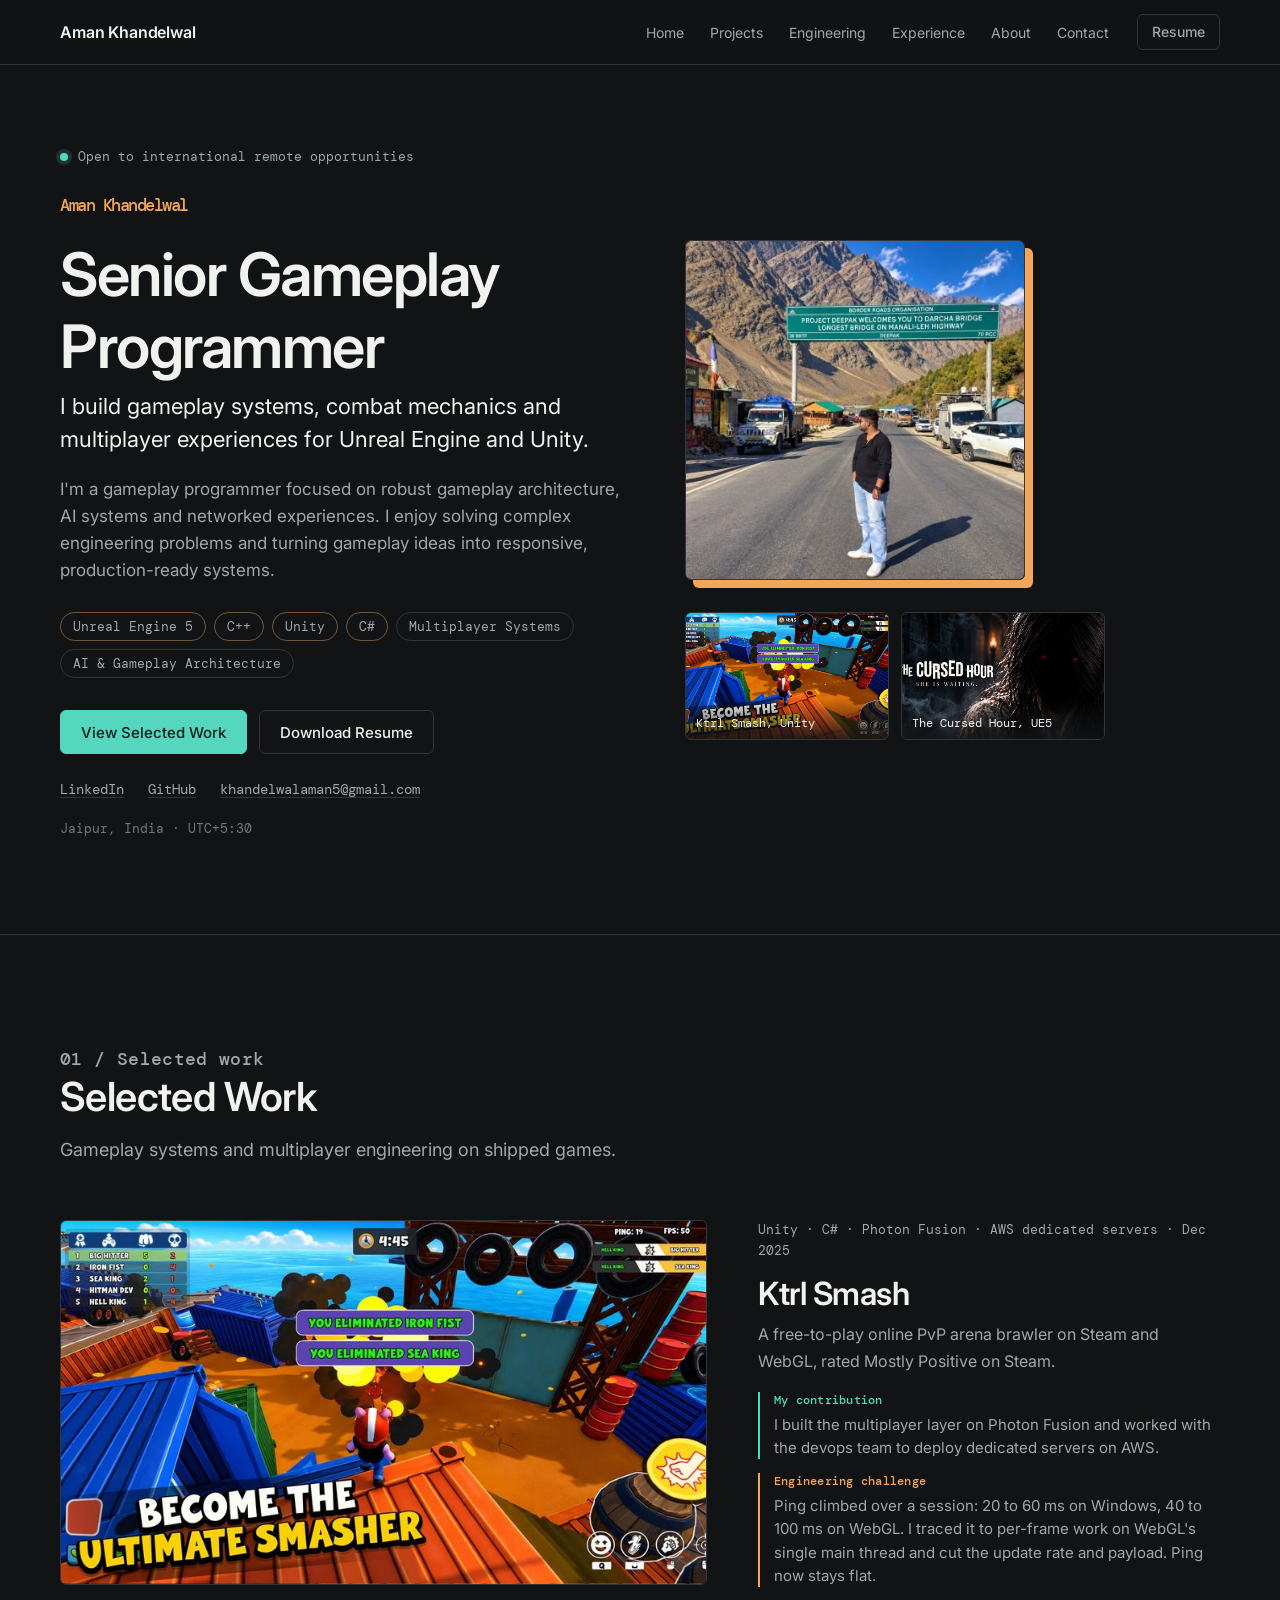
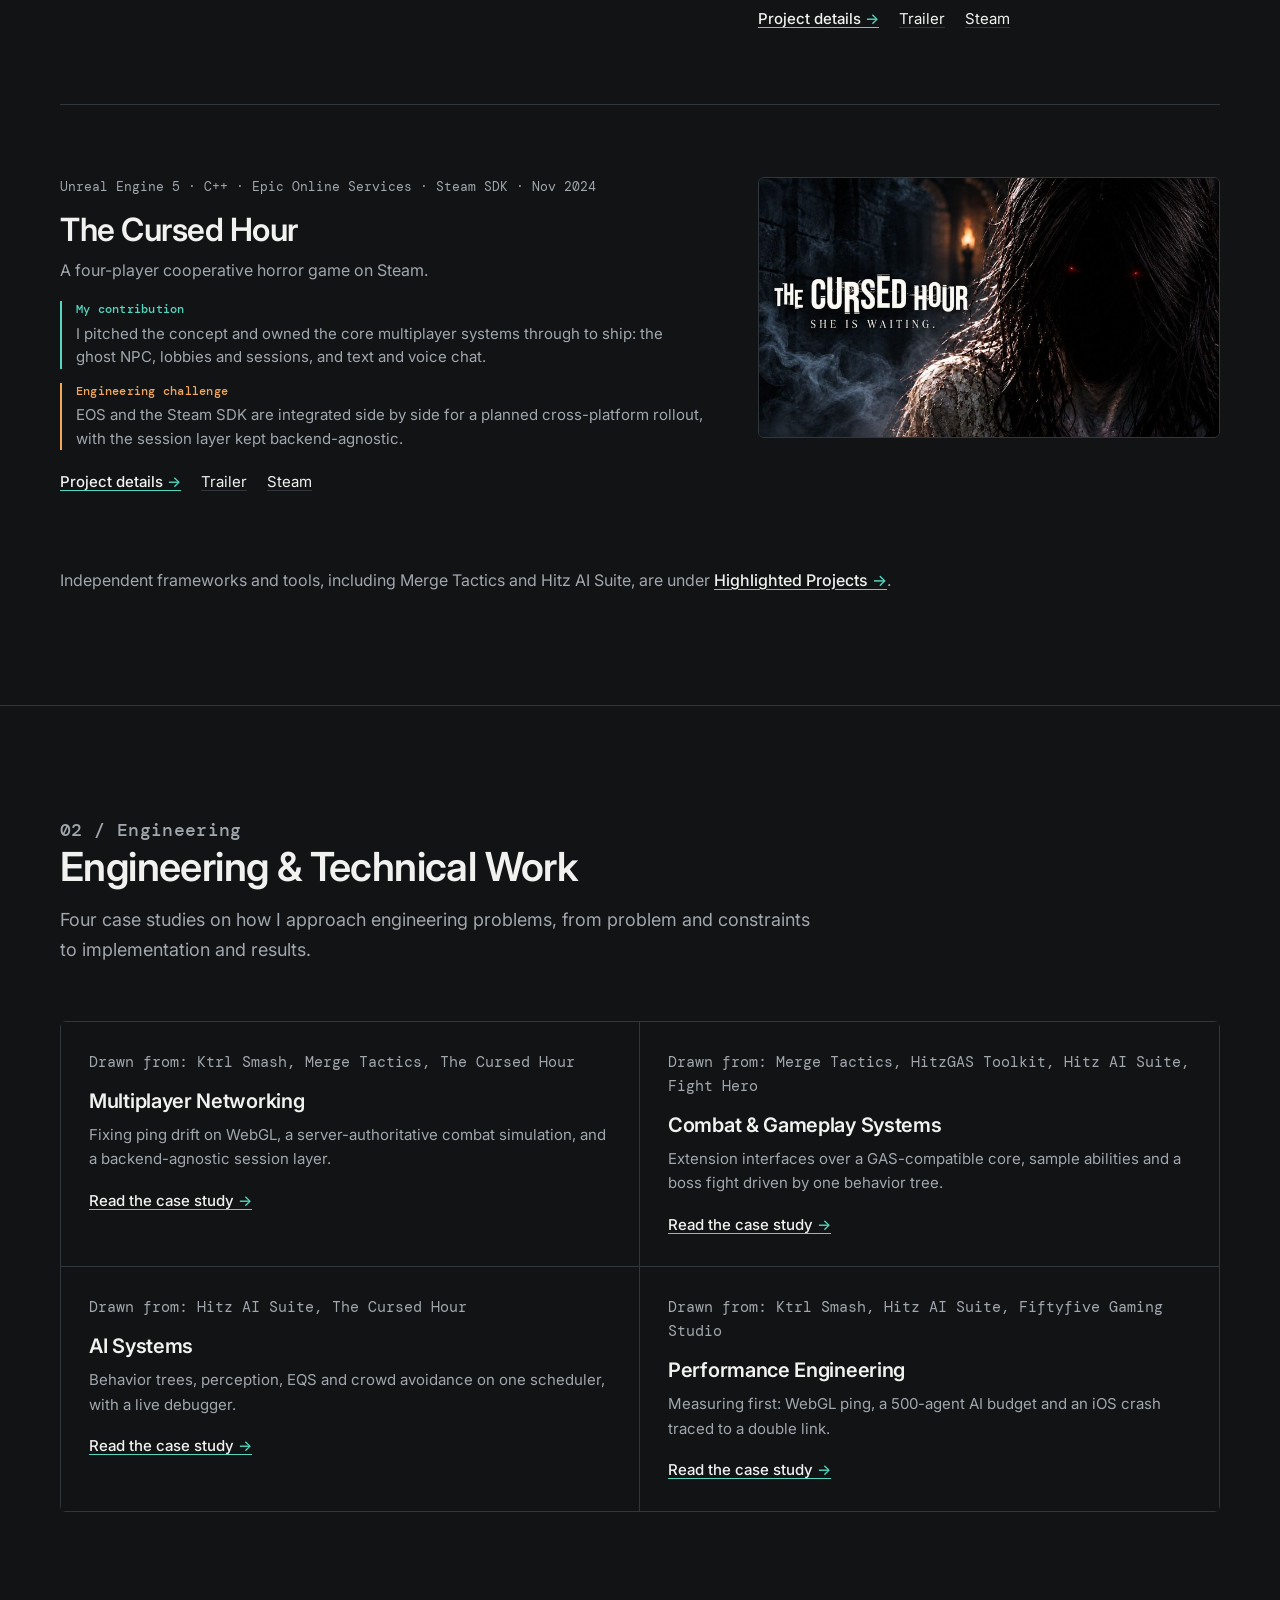
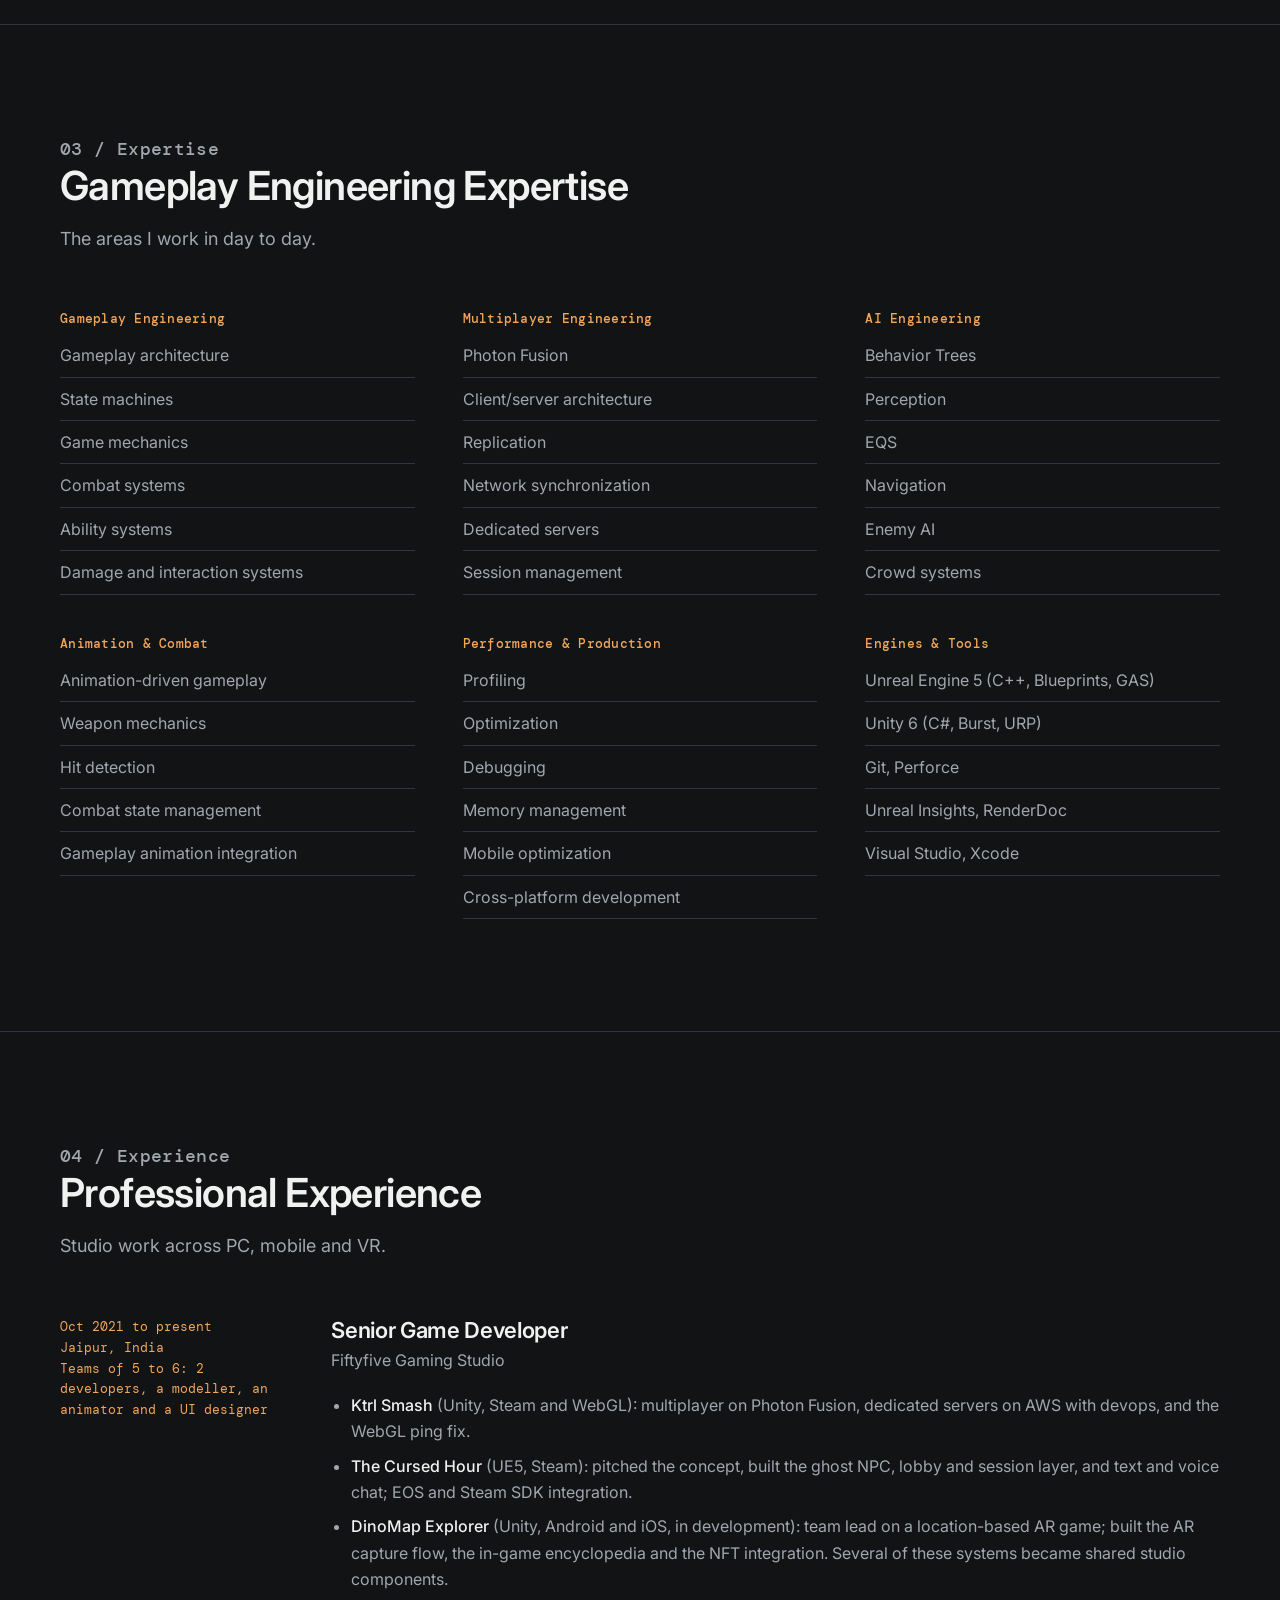
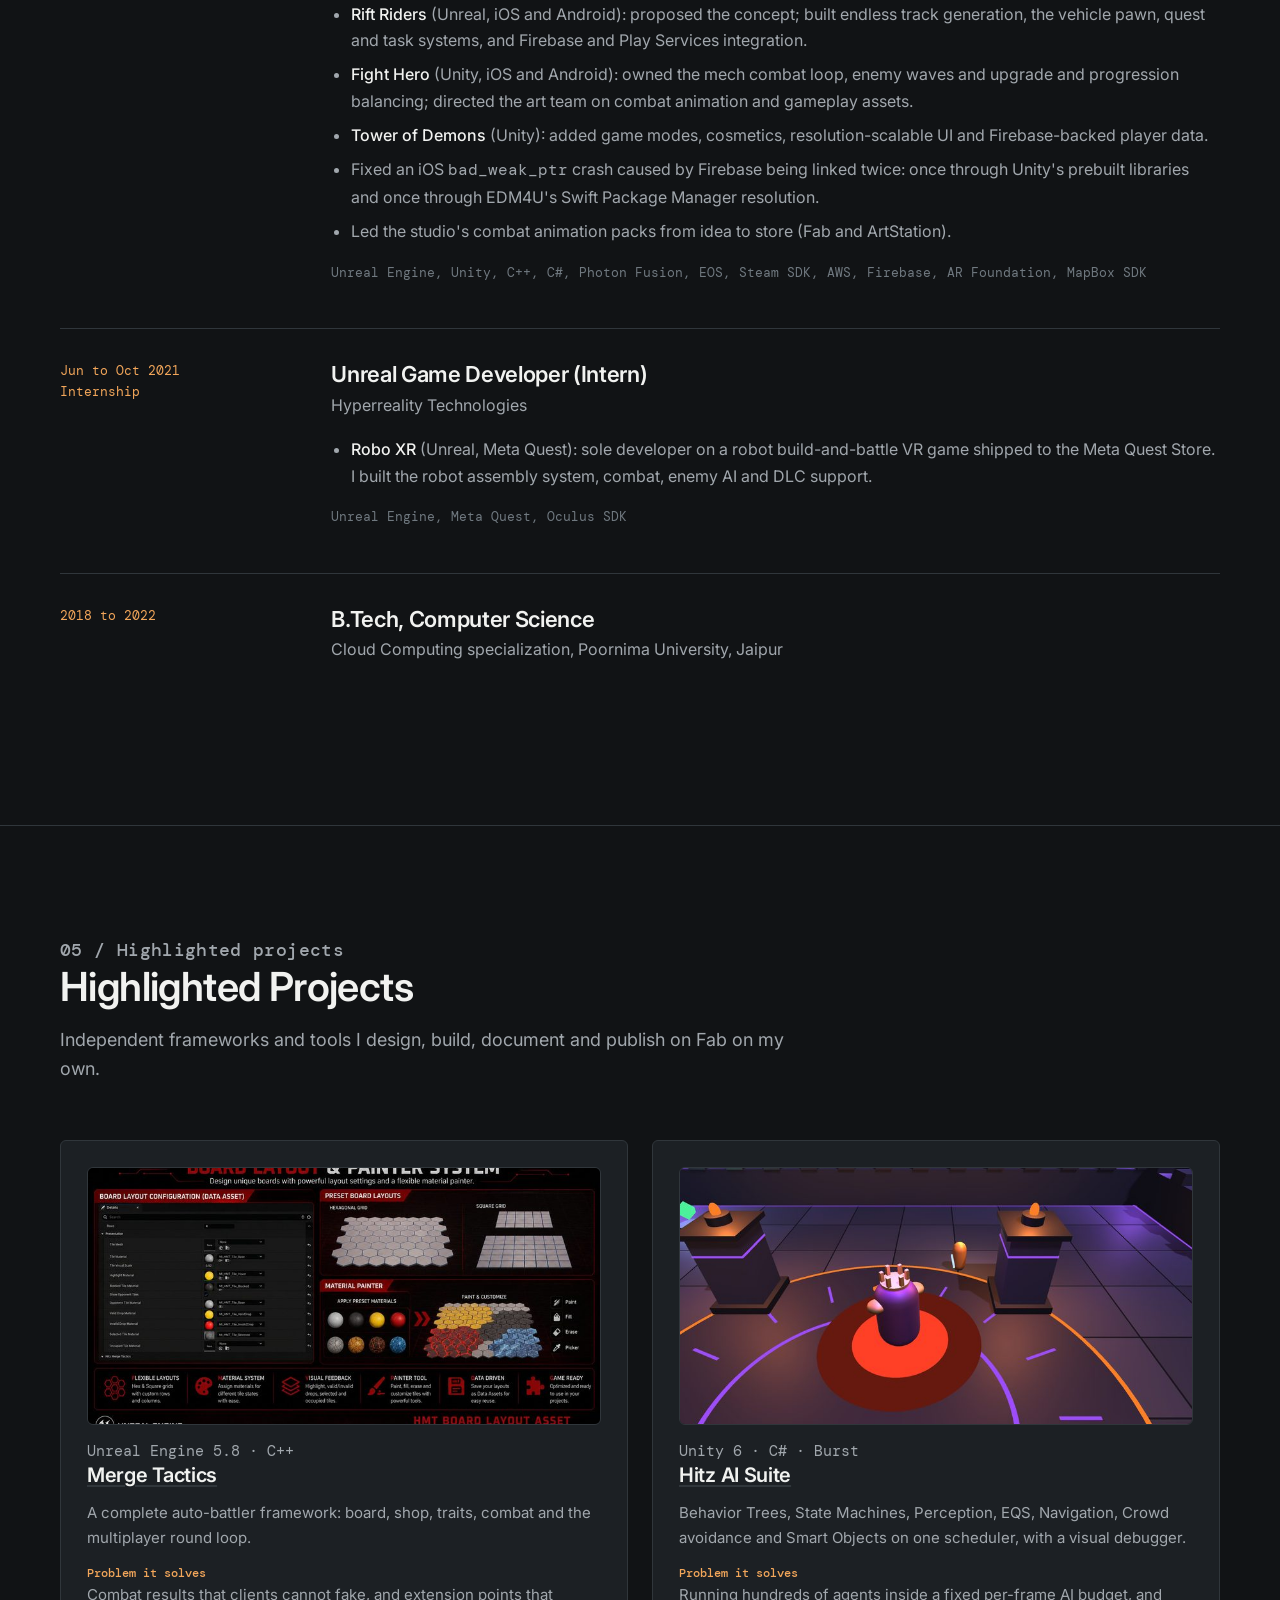
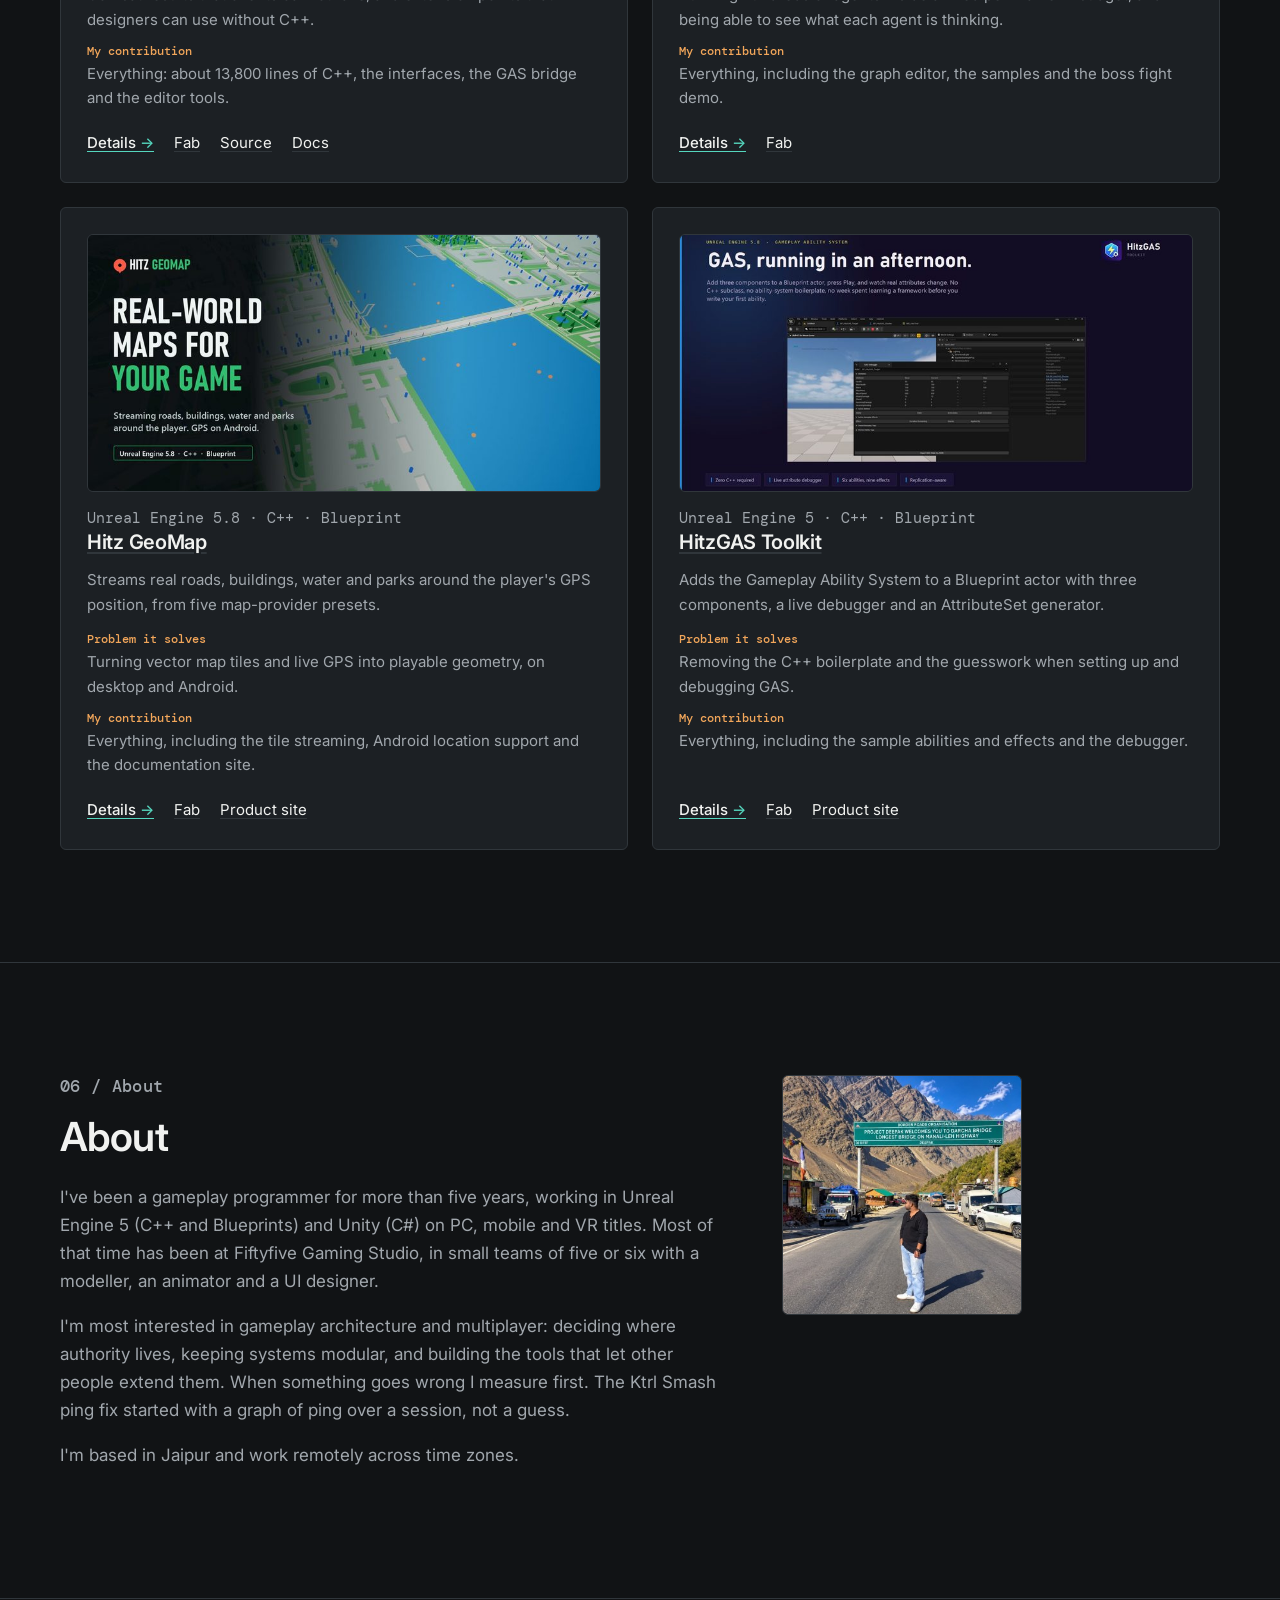
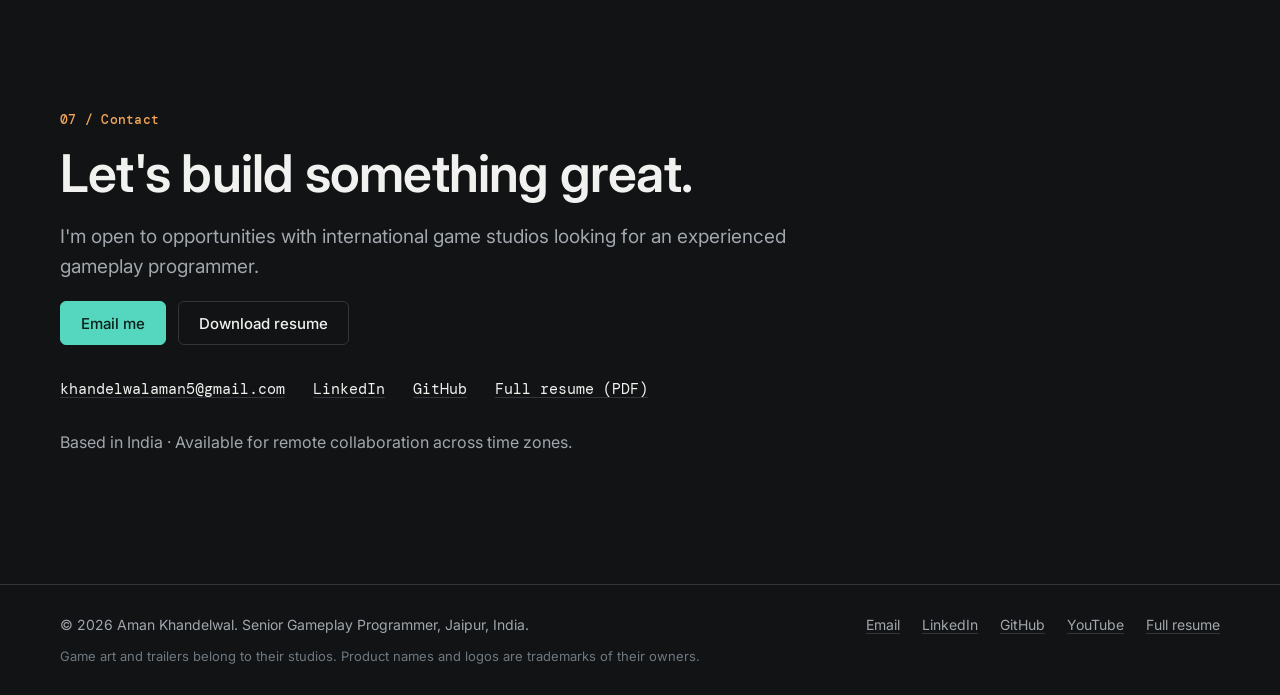
==== commit 06751e59: "Hero photo, Merge Tactics moved to highlighted projects, amber accent - Hero: use Aman's photo with " ====
--- a/index.html
+++ b/index.html
@@ -53,16 +53,18 @@
       <div class="hero__links"><a href="https://www.linkedin.com/in/aman-khandelwal-b7a3551a1/">LinkedIn</a><a href="https://github.com/hitz482">GitHub</a><a href="mailto:khandelwalaman5@gmail.com">khandelwalaman5@gmail.com</a></div>
       <p class="hero__loc">Jaipur, India &middot; UTC+5:30</p>
     </div>
-    <div class="mosaic">
-      <a href="projects/ktrl-smash.html"><img src="assets/img/ktrl-1.jpg" srcset="assets/img/ktrl-1-800.jpg 800w, assets/img/ktrl-1.jpg 1600w" sizes="(min-width: 1024px) 420px, 60vw" alt="Ktrl Smash arena gameplay with the scoreboard and elimination feed" width="1600" height="900" fetchpriority="high"><span>Ktrl Smash, Unity</span></a>
-      <a href="projects/the-cursed-hour.html"><img src="assets/img/cursed-1.jpg" srcset="assets/img/cursed-1-800.jpg 800w, assets/img/cursed-1.jpg 1600w" sizes="(min-width: 1024px) 300px, 40vw" alt="The Cursed Hour key art: a ghost with red eyes in a dark corridor" width="1600" height="900" fetchpriority="high"><span>The Cursed Hour, UE5</span></a>
-      <a href="projects/hitz-ai-suite.html"><img src="assets/img/warden-slam.jpg" srcset="assets/img/warden-slam-800.jpg 800w, assets/img/warden-slam.jpg 1920w" sizes="(min-width: 1024px) 300px, 40vw" alt="The Warden boss mid-slam in the Hitz AI Suite boss fight, with a red warning disc on the arena floor" width="1920" height="1080" fetchpriority="high"><span>Hitz AI Suite, Unity</span></a>
+    <div class="hero__side">
+      <img class="hero__photo" src="assets/img/profile-photo.jpg" alt="Aman Khandelwal on the Manali to Leh Highway" width="400" height="400" fetchpriority="high">
+      <div class="hero__thumbs">
+        <a href="projects/ktrl-smash.html"><img src="assets/img/ktrl-1.jpg" srcset="assets/img/ktrl-1-800.jpg 800w, assets/img/ktrl-1.jpg 1600w" sizes="(min-width: 1024px) 200px, 40vw" alt="Ktrl Smash arena gameplay with the scoreboard and elimination feed" width="1600" height="900" fetchpriority="high"><span>Ktrl Smash, Unity</span></a>
+        <a href="projects/the-cursed-hour.html"><img src="assets/img/cursed-1.jpg" srcset="assets/img/cursed-1-800.jpg 800w, assets/img/cursed-1.jpg 1600w" sizes="(min-width: 1024px) 200px, 40vw" alt="The Cursed Hour key art: a ghost with red eyes in a dark corridor" width="1600" height="900" fetchpriority="high"><span>The Cursed Hour, UE5</span></a>
+      </div>
     </div>
   </div>
 </section>
 <section class="section" id="work" aria-labelledby="work-h">
   <div class="wrap">
-    <div class="section__head reveal"><p class="eyebrow">01 / Selected work</p><h2 id="work-h">Selected Work</h2><p>Gameplay systems and engineering across shipped games and independent projects.</p></div>
+    <div class="section__head reveal"><p class="eyebrow">01 / Selected work</p><h2 id="work-h">Selected Work</h2><p>Gameplay systems and multiplayer engineering on shipped games.</p></div>
     <div class="work">
       <article class="project work__feature reveal">
         <a class="frame" href="projects/ktrl-smash.html"><img src="assets/img/ktrl-1.jpg" srcset="assets/img/ktrl-1-800.jpg 800w, assets/img/ktrl-1.jpg 1600w" sizes="(min-width: 1024px) 700px, 100vw" alt="Ktrl Smash arena gameplay with the scoreboard and elimination feed" width="1600" height="900" loading="lazy" decoding="async"></a>
@@ -77,9 +79,8 @@
           <div class="project__links"><a class="link" href="projects/ktrl-smash.html">Project details</a><a href="https://www.youtube.com/watch?v=JrFEw-OiJsM">Trailer</a><a href="https://store.steampowered.com/app/4223440/Ktrl_Smash/">Steam</a></div>
         </div>
       </article>
-      <div class="work__pair">
-        <article class="project reveal">
-          <a class="frame" href="projects/the-cursed-hour.html"><img src="assets/img/cursed-1.jpg" srcset="assets/img/cursed-1-800.jpg 800w, assets/img/cursed-1.jpg 1600w" sizes="(min-width: 1024px) 600px, 100vw" alt="The Cursed Hour key art: a ghost with red eyes in a dark corridor" width="1600" height="900" loading="lazy" decoding="async"></a>
+      <article class="project work__feature work__feature--rev reveal">
+        <div>
           <p class="stack">Unreal Engine 5 &middot; C++ &middot; Epic Online Services &middot; Steam SDK &middot; Nov 2024</p>
           <h3><a href="projects/the-cursed-hour.html">The Cursed Hour</a></h3>
           <p>A four-player cooperative horror game on Steam.</p>
@@ -88,19 +89,10 @@
             <div><dt>Engineering challenge</dt><dd>EOS and the Steam SDK are integrated side by side for a planned cross-platform rollout, with the session layer kept backend-agnostic.</dd></div>
           </dl>
           <div class="project__links"><a class="link" href="projects/the-cursed-hour.html">Project details</a><a href="https://www.youtube.com/watch?v=NNx7tQpRFV0">Trailer</a><a href="https://store.steampowered.com/app/3297310/The_Cursed_Hour/">Steam</a></div>
-        </article>
-        <article class="project reveal">
-          <a class="frame" href="projects/merge-tactics.html"><img src="assets/img/hitz-screenshot-editor.jpg" srcset="assets/img/hitz-screenshot-editor-800.jpg 800w, assets/img/hitz-screenshot-editor.jpg 1672w" sizes="(min-width: 1024px) 600px, 100vw" alt="The HITZ Merge Tactics board layout editor in Unreal Engine" width="1672" height="941" loading="lazy" decoding="async"></a>
-          <p class="stack">Unreal Engine 5.8 &middot; C++ &middot; GAS &middot; replication &middot; solo project</p>
-          <h3><a href="projects/merge-tactics.html">Merge Tactics</a></h3>
-          <p>A server-authoritative auto-battler framework for Unreal Engine 5.8, published on Fab.</p>
-          <dl class="project__facts">
-            <div><dt>My contribution</dt><dd>Designed and wrote all of it: about 13,800 lines of C++ across four modules, the Blueprint extension interfaces, the GAS bridge and the editor tooling.</dd></div>
-            <div><dt>Engineering challenge</dt><dd>Keep match results cheat-proof: the server simulates combat and clients only replay its event log.</dd></div>
-          </dl>
-          <div class="project__links"><a class="link" href="projects/merge-tactics.html">Project details</a><a href="https://www.fab.com/listings/ead02f11-78dc-43d0-9b92-e5edb8c4cd28">Fab</a><a href="https://github.com/hitz482/HitzMergeTacticsCodeBase">Source</a></div>
-        </article>
-      </div>
+        </div>
+        <a class="frame" href="projects/the-cursed-hour.html"><img src="assets/img/cursed-1.jpg" srcset="assets/img/cursed-1-800.jpg 800w, assets/img/cursed-1.jpg 1600w" sizes="(min-width: 1024px) 700px, 100vw" alt="The Cursed Hour key art: a ghost with red eyes in a dark corridor" width="1600" height="900" loading="lazy" decoding="async"></a>
+      </article>
+      <p class="more">Independent frameworks and tools, including Merge Tactics and Hitz AI Suite, are under <a class="link" href="#independent">Highlighted Projects</a>.</p>
     </div>
   </div>
 </section>
@@ -144,7 +136,7 @@
     </div>
   </div>
 </section>
-<section class="section" id="independent" aria-labelledby="ind-h"><div class="wrap"><div class="section__head reveal"><p class="eyebrow">05 / Independent projects</p><h2 id="ind-h">Independent Engineering Projects</h2><p>Frameworks and tools I design, build, document and publish on Fab on my own.</p></div><div class="tools reveal"><article class="tool"><div><p class="stack">Unreal Engine 5.8 &middot; C++</p><h3><a href="projects/merge-tactics.html">Merge Tactics</a></h3></div><p>A complete auto-battler framework: board, shop, traits, combat and the multiplayer round loop.</p><dl><div><dt>Problem it solves</dt><dd>Combat results that clients cannot fake, and extension points that designers can use without C++.</dd></div><div><dt>My contribution</dt><dd>Everything: about 13,800 lines of C++, the interfaces, the GAS bridge and the editor tools.</dd></div></dl><div class="project__links"><a class="link" href="projects/merge-tactics.html">Details</a><a href="https://www.fab.com/listings/ead02f11-78dc-43d0-9b92-e5edb8c4cd28">Fab</a><a href="https://github.com/hitz482/HitzMergeTacticsCodeBase">Source</a><a href="https://hitz482.github.io/HitzMergeTactics/">Docs</a></div></article><article class="tool"><div><p class="stack">Unity 6 &middot; C# &middot; Burst</p><h3><a href="projects/hitz-ai-suite.html">Hitz AI Suite</a></h3></div><p>Behavior Trees, State Machines, Perception, EQS, Navigation, Crowd avoidance and Smart Objects on one scheduler, with a visual debugger.</p><dl><div><dt>Problem it solves</dt><dd>Running hundreds of agents inside a fixed per-frame AI budget, and being able to see what each agent is thinking.</dd></div><div><dt>My contribution</dt><dd>Everything, including the graph editor, the samples and the boss fight demo.</dd></div></dl><div class="project__links"><a class="link" href="projects/hitz-ai-suite.html">Details</a><a href="https://www.fab.com/listings/53974d58-8b16-41f3-ba25-da18639515f5">Fab</a></div></article><article class="tool"><div><p class="stack">Unreal Engine 5.8 &middot; C++ &middot; Blueprint</p><h3><a href="projects/hitz-geomap.html">Hitz GeoMap</a></h3></div><p>Streams real roads, buildings, water and parks around the player's GPS position, from five map-provider presets.</p><dl><div><dt>Problem it solves</dt><dd>Turning vector map tiles and live GPS into playable geometry, on desktop and Android.</dd></div><div><dt>My contribution</dt><dd>Everything, including the tile streaming, Android location support and the documentation site.</dd></div></dl><div class="project__links"><a class="link" href="projects/hitz-geomap.html">Details</a><a href="https://www.fab.com/listings/11ad1758-2a82-41f1-824e-5a4e020bc047">Fab</a><a href="https://hitz482.github.io/HitzGeoMap/">Product site</a></div></article><article class="tool"><div><p class="stack">Unreal Engine 5 &middot; C++ &middot; Blueprint</p><h3><a href="projects/hitzgas-toolkit.html">HitzGAS Toolkit</a></h3></div><p>Adds the Gameplay Ability System to a Blueprint actor with three components, a live debugger and an AttributeSet generator.</p><dl><div><dt>Problem it solves</dt><dd>Removing the C++ boilerplate and the guesswork when setting up and debugging GAS.</dd></div><div><dt>My contribution</dt><dd>Everything, including the sample abilities and effects and the debugger.</dd></div></dl><div class="project__links"><a class="link" href="projects/hitzgas-toolkit.html">Details</a><a href="https://www.fab.com/listings/5bbba0ca-9f37-4822-8fe5-ce48dcadfbb9">Fab</a><a href="https://hitz482.github.io/HitzGasToolkit/">Product site</a></div></article></div></div></section>
+<section class="section" id="independent" aria-labelledby="ind-h"><div class="wrap"><div class="section__head reveal"><p class="eyebrow">05 / Highlighted projects</p><h2 id="ind-h">Highlighted Projects</h2><p>Independent frameworks and tools I design, build, document and publish on Fab on my own.</p></div><div class="tools reveal"><article class="tool"><a class="frame" href="projects/merge-tactics.html"><img src="assets/img/hitz-screenshot-editor.jpg" srcset="assets/img/hitz-screenshot-editor-800.jpg 800w, assets/img/hitz-screenshot-editor.jpg 1672w" sizes="(min-width: 1024px) 560px, 100vw" alt="The HITZ Merge Tactics board layout editor in Unreal Engine" width="1672" height="941" loading="lazy" decoding="async"></a><div><p class="stack">Unreal Engine 5.8 &middot; C++</p><h3><a href="projects/merge-tactics.html">Merge Tactics</a></h3></div><p>A complete auto-battler framework: board, shop, traits, combat and the multiplayer round loop.</p><dl><div><dt>Problem it solves</dt><dd>Combat results that clients cannot fake, and extension points that designers can use without C++.</dd></div><div><dt>My contribution</dt><dd>Everything: about 13,800 lines of C++, the interfaces, the GAS bridge and the editor tools.</dd></div></dl><div class="project__links"><a class="link" href="projects/merge-tactics.html">Details</a><a href="https://www.fab.com/listings/ead02f11-78dc-43d0-9b92-e5edb8c4cd28">Fab</a><a href="https://github.com/hitz482/HitzMergeTacticsCodeBase">Source</a><a href="https://hitz482.github.io/HitzMergeTactics/">Docs</a></div></article><article class="tool"><a class="frame" href="projects/hitz-ai-suite.html"><img src="assets/img/warden-slam.jpg" srcset="assets/img/warden-slam-800.jpg 800w, assets/img/warden-slam.jpg 1920w" sizes="(min-width: 1024px) 560px, 100vw" alt="The Warden boss mid-slam in the Hitz AI Suite boss fight sample" width="1920" height="1080" loading="lazy" decoding="async"></a><div><p class="stack">Unity 6 &middot; C# &middot; Burst</p><h3><a href="projects/hitz-ai-suite.html">Hitz AI Suite</a></h3></div><p>Behavior Trees, State Machines, Perception, EQS, Navigation, Crowd avoidance and Smart Objects on one scheduler, with a visual debugger.</p><dl><div><dt>Problem it solves</dt><dd>Running hundreds of agents inside a fixed per-frame AI budget, and being able to see what each agent is thinking.</dd></div><div><dt>My contribution</dt><dd>Everything, including the graph editor, the samples and the boss fight demo.</dd></div></dl><div class="project__links"><a class="link" href="projects/hitz-ai-suite.html">Details</a><a href="https://www.fab.com/listings/53974d58-8b16-41f3-ba25-da18639515f5">Fab</a></div></article><article class="tool"><a class="frame" href="projects/hitz-geomap.html"><img src="assets/img/geomap-cover.jpg" srcset="assets/img/geomap-cover-800.jpg 800w, assets/img/geomap-cover.jpg 1280w" sizes="(min-width: 1024px) 560px, 100vw" alt="Hitz GeoMap streaming a real city into Unreal Engine" width="1280" height="720" loading="lazy" decoding="async"></a><div><p class="stack">Unreal Engine 5.8 &middot; C++ &middot; Blueprint</p><h3><a href="projects/hitz-geomap.html">Hitz GeoMap</a></h3></div><p>Streams real roads, buildings, water and parks around the player's GPS position, from five map-provider presets.</p><dl><div><dt>Problem it solves</dt><dd>Turning vector map tiles and live GPS into playable geometry, on desktop and Android.</dd></div><div><dt>My contribution</dt><dd>Everything, including the tile streaming, Android location support and the documentation site.</dd></div></dl><div class="project__links"><a class="link" href="projects/hitz-geomap.html">Details</a><a href="https://www.fab.com/listings/11ad1758-2a82-41f1-824e-5a4e020bc047">Fab</a><a href="https://hitz482.github.io/HitzGeoMap/">Product site</a></div></article><article class="tool"><a class="frame" href="projects/hitzgas-toolkit.html"><img src="assets/img/gas-cover.jpg" srcset="assets/img/gas-cover-800.jpg 800w, assets/img/gas-cover.jpg 1280w" sizes="(min-width: 1024px) 560px, 100vw" alt="The HitzGAS Toolkit live debugger in the Unreal editor" width="1280" height="720" loading="lazy" decoding="async"></a><div><p class="stack">Unreal Engine 5 &middot; C++ &middot; Blueprint</p><h3><a href="projects/hitzgas-toolkit.html">HitzGAS Toolkit</a></h3></div><p>Adds the Gameplay Ability System to a Blueprint actor with three components, a live debugger and an AttributeSet generator.</p><dl><div><dt>Problem it solves</dt><dd>Removing the C++ boilerplate and the guesswork when setting up and debugging GAS.</dd></div><div><dt>My contribution</dt><dd>Everything, including the sample abilities and effects and the debugger.</dd></div></dl><div class="project__links"><a class="link" href="projects/hitzgas-toolkit.html">Details</a><a href="https://www.fab.com/listings/5bbba0ca-9f37-4822-8fe5-ce48dcadfbb9">Fab</a><a href="https://hitz482.github.io/HitzGasToolkit/">Product site</a></div></article></div></div></section>
 <section class="section" id="about" aria-labelledby="about-h">
   <div class="wrap about reveal">
     <div>
--- a/style.css
+++ b/style.css
@@ -2,7 +2,7 @@
 :root {
   --bg: #111315; --surface: #1C2024; --surface-2: #24292E;
   --text: #F1F2F0; --text-2: #A1A7AD; --muted: #707980;
-  --accent: #55D6BE; --border: #30363B;
+  --accent: #55D6BE; --accent-2: #F2A65A; --border: #30363B;
   --font: "Inter", system-ui, -apple-system, "Segoe UI", sans-serif;
   --mono: "DM Mono", ui-monospace, "Cascadia Code", Consolas, monospace;
   --wrap: 1240px; --gut: clamp(20px, 4vw, 40px); --nav: 64px;
@@ -50,12 +50,13 @@
 .link::after { content: " \2192"; color: var(--accent); }
 
 /* type helpers */
-.eyebrow { font: 500 13px/1.4 var(--mono); letter-spacing: .02em; color: var(--accent); margin: 0 0 14px; }
+.eyebrow { font: 500 13px/1.4 var(--mono); letter-spacing: .02em; color: var(--accent-2); margin: 0 0 14px; }
 .muted { color: var(--text-2); }
 .lead { font-size: 19px; line-height: 1.6; color: var(--text-2); max-width: 62ch; }
 .stack { font: 400 13px/1.6 var(--mono); color: var(--muted); }
 .chips { display: flex; flex-wrap: wrap; gap: 8px; list-style: none; }
 .chips li { font: 400 13px/1 var(--mono); color: var(--text-2); border: 1px solid var(--border); border-radius: 999px; padding: 7px 12px; }
+.hero .chips li:nth-child(-n+4) { border-color: rgb(242 166 90 / .45); }
 
 /* sections */
 .section { padding: clamp(64px, 9vw, 112px) 0; border-top: 1px solid var(--border); }
@@ -68,9 +69,9 @@
 .hero { padding: clamp(40px, 6vw, 80px) 0 clamp(56px, 8vw, 96px); }
 .hero__grid { display: grid; grid-template-columns: minmax(0, 1.05fr) minmax(0, 1fr); gap: clamp(32px, 5vw, 72px); align-items: center; }
 .status { display: inline-flex; align-items: center; gap: 10px; font: 400 13px/1.4 var(--mono); color: var(--text-2); margin-bottom: 28px; }
-.status i { width: 8px; height: 8px; border-radius: 50%; background: var(--accent); }
+.status i { width: 8px; height: 8px; border-radius: 50%; background: var(--accent); box-shadow: 0 0 0 4px rgb(85 214 190 / .16); }
 .hero h1 { font-size: clamp(36px, 5vw, 60px); letter-spacing: -.025em; margin-bottom: 8px; }
-.hero__name { font: 500 17px/1.4 var(--mono); color: var(--text-2); margin-bottom: 20px; display: block; }
+.hero__name { font: 500 17px/1.4 var(--mono); color: var(--accent-2); margin-bottom: 20px; display: block; }
 .hero__say { font-size: clamp(19px, 2vw, 22px); line-height: 1.5; max-width: 34em; margin-bottom: 20px; }
 .hero .lead { margin-bottom: 28px; font-size: 17px; }
 .hero .chips { margin-bottom: 32px; }
@@ -85,6 +86,15 @@
 .mosaic a:hover img { transform: scale(1.02); }
 .mosaic span { position: absolute; left: 0; bottom: 0; right: 0; padding: 22px 14px 10px; font: 400 12px/1.3 var(--mono); color: var(--text); background: linear-gradient(transparent, rgb(17 19 21 / .85)); }
 
+.hero__side { display: grid; gap: 14px; justify-items: start; }
+.hero__photo { width: min(340px, 100%); aspect-ratio: 1; object-fit: cover; border: 1px solid var(--border); border-radius: var(--r); box-shadow: 8px 8px 0 var(--accent-2); }
+.hero__thumbs { display: grid; grid-template-columns: repeat(2, minmax(0, 1fr)); gap: 12px; width: min(100%, 420px); margin-top: 18px; }
+.hero__thumbs a { position: relative; display: block; border: 1px solid var(--border); border-radius: var(--r); overflow: hidden; }
+.hero__thumbs img { width: 100%; aspect-ratio: 16 / 10; object-fit: cover; object-position: 50% 40%; transition: transform .5s ease; }
+.hero__thumbs a:hover img { transform: scale(1.03); }
+.hero__thumbs span { position: absolute; left: 0; right: 0; bottom: 0; padding: 18px 10px 8px; font: 400 12px/1.3 var(--mono); background: linear-gradient(transparent, rgb(17 19 21 / .88)); }
+.work__feature--rev { grid-template-columns: minmax(0, 5fr) minmax(0, 7fr); border-top: 1px solid var(--border); padding-top: clamp(40px, 6vw, 72px); }
+.more { color: var(--text-2); margin: 0; }
 /* media frame */
 .frame { display: block; border: 1px solid var(--border); border-radius: var(--r); overflow: hidden; background: var(--surface); }
 .frame img { width: 100%; aspect-ratio: 16 / 9; object-fit: cover; }
@@ -98,8 +108,10 @@
 .project h3 a { text-decoration: none; }
 .project p { color: var(--text-2); }
 .project__facts { margin: 18px 0 20px; display: grid; gap: 14px; }
-.project__facts div { border-left: 2px solid var(--border); padding-left: 14px; }
+.project__facts div { border-left: 2px solid var(--accent); padding-left: 14px; }
 .project__facts dt { font: 500 12px/1.4 var(--mono); color: var(--accent); margin-bottom: 4px; letter-spacing: .02em; }
+.project__facts div:nth-child(2) { border-left-color: var(--accent-2); }
+.project__facts div:nth-child(2) dt { color: var(--accent-2); }
 .project__facts dd { margin: 0; color: var(--text-2); font-size: 15px; line-height: 1.55; }
 .project .frame { margin-bottom: 20px; }
 .project__links { display: flex; flex-wrap: wrap; gap: 8px 20px; font-size: 15px; }
@@ -116,14 +128,14 @@
 
 /* expertise */
 .expertise { display: grid; grid-template-columns: repeat(3, minmax(0, 1fr)); gap: 40px 48px; }
-.expertise h3 { font: 500 13px/1.4 var(--mono); color: var(--accent); margin-bottom: 14px; letter-spacing: .02em; }
+.expertise h3 { font: 500 13px/1.4 var(--mono); color: var(--accent-2); margin-bottom: 14px; letter-spacing: .02em; }
 .expertise ul { list-style: none; display: grid; gap: 8px; color: var(--text-2); font-size: 16px; }
 .expertise li { padding-bottom: 8px; border-bottom: 1px solid var(--border); }
 
 /* experience */
 .role { display: grid; grid-template-columns: 220px minmax(0, 1fr); gap: 16px clamp(24px, 4vw, 56px); padding: 32px 0; border-top: 1px solid var(--border); }
 .role:first-of-type { border-top: 0; padding-top: 0; }
-.role__when { font: 400 13px/1.6 var(--mono); color: var(--muted); }
+.role__when { font: 400 13px/1.6 var(--mono); color: var(--accent-2); }
 .role h3 { font-size: 22px; margin-bottom: 4px; }
 .role__org { color: var(--text-2); margin-bottom: 18px; }
 .role ul { padding-left: 20px; color: var(--text-2); display: grid; gap: 8px; }
@@ -136,9 +148,10 @@
 .tool h3 { font-size: 20px; }
 .tool p { color: var(--text-2); font-size: 15px; margin: 0; }
 .tool dl { margin: 0; display: grid; gap: 10px; }
-.tool dt { font: 500 12px/1.4 var(--mono); color: var(--accent); }
+.tool dt { font: 500 12px/1.4 var(--mono); color: var(--accent-2); }
 .tool dd { margin: 2px 0 0; color: var(--text-2); font-size: 15px; }
 .tool .project__links { margin-top: auto; padding-top: 6px; }
+.tool > .frame img { aspect-ratio: 16 / 8; }
 
 /* about, contact */
 .about { display: grid; grid-template-columns: minmax(0, 1.5fr) minmax(0, 1fr); gap: clamp(24px, 5vw, 72px); align-items: start; }
@@ -169,6 +182,7 @@
 .doc__side ol { list-style: none; display: grid; gap: 10px; }
 .doc__side a { color: var(--muted); text-decoration: none; }
 .doc__side a:hover { color: var(--accent); }
+.doc__body h2::before { content: ""; display: block; width: 28px; height: 3px; background: var(--accent-2); margin-bottom: 14px; }
 .doc__body { min-width: 0; max-width: 820px; }
 .doc__body section { padding: 0 0 clamp(36px, 5vw, 56px); margin-bottom: clamp(36px, 5vw, 56px); border-bottom: 1px solid var(--border); }
 .doc__body section:last-child { border-bottom: 0; margin-bottom: 0; }
@@ -184,7 +198,7 @@
 .case-study > .wrap > h2 { font-size: clamp(28px, 3.4vw, 40px); margin-bottom: 14px; }
 .table { width: 100%; border-collapse: collapse; margin: 20px 0; font-size: 15px; }
 .table th, .table td { text-align: left; padding: 12px 14px; border-bottom: 1px solid var(--border); }
-.table th { font: 500 12px/1.4 var(--mono); color: var(--muted); }
+.table th { font: 500 12px/1.4 var(--mono); color: var(--accent-2); }
 .table td { color: var(--text-2); }
 .code { padding: 20px; overflow-x: auto; background: var(--surface); border: 1px solid var(--border); border-radius: var(--r); font: 400 13px/1.65 var(--mono); color: var(--text); }
 .code .c { color: var(--muted); }
@@ -193,11 +207,11 @@
 .diagram figcaption { margin-top: 14px; font-size: 14px; color: var(--text-2); }
 .diagram .lane { fill: var(--muted); font: 500 11px var(--mono); letter-spacing: .1em; }
 .diagram .box rect { fill: var(--bg); stroke: var(--border); }
-.diagram .box.hot rect { stroke: var(--accent); }
+.diagram .box.hot rect { stroke: var(--accent-2); }
 .diagram .t { fill: var(--text); font: 500 14px var(--font); }
 .diagram .s { fill: var(--muted); font: 400 12px var(--mono); }
 .diagram .arrow { stroke: var(--muted); stroke-width: 1.5; fill: none; marker-end: url(#ah); }
-.diagram .arrow.hot { stroke: var(--accent); marker-end: url(#ah2); }
+.diagram .arrow.hot { stroke: var(--accent-2); marker-end: url(#ah2); }
 .diagram-scroll { overflow-x: auto; }
 .diagram-scroll svg { min-width: 680px; }
 .trailer { position: relative; display: block; border: 1px solid var(--border); border-radius: var(--r); overflow: hidden; background: var(--surface); }
@@ -218,7 +232,8 @@
 
 /* tablet */
 @media (max-width: 1023px) {
-  .hero__grid, .work__feature, .about { grid-template-columns: 1fr; }
+  .hero__grid, .work__feature, .work__feature--rev, .about { grid-template-columns: 1fr; }
+  .work__feature--rev > :first-child { order: 2; }
   .expertise { grid-template-columns: repeat(2, minmax(0, 1fr)); }
   .doc { grid-template-columns: 1fr; }
   .doc__side { display: none; }
@@ -237,9 +252,7 @@
   .case:last-child { border-bottom: 0; }
   .expertise { grid-template-columns: 1fr; gap: 32px; }
   .role { grid-template-columns: 1fr; }
-  .mosaic { grid-template-columns: 1fr 1fr; }
-  .mosaic a:first-child { grid-column: 1 / -1; grid-row: auto; }
-  .mosaic a:first-child img { aspect-ratio: 16 / 9; }
+  .hero__photo { width: min(300px, 86%); }
   .btn-row .btn { flex: 1 1 100%; }
   .code { font-size: 12px; }
   .lead { font-size: 17px; }
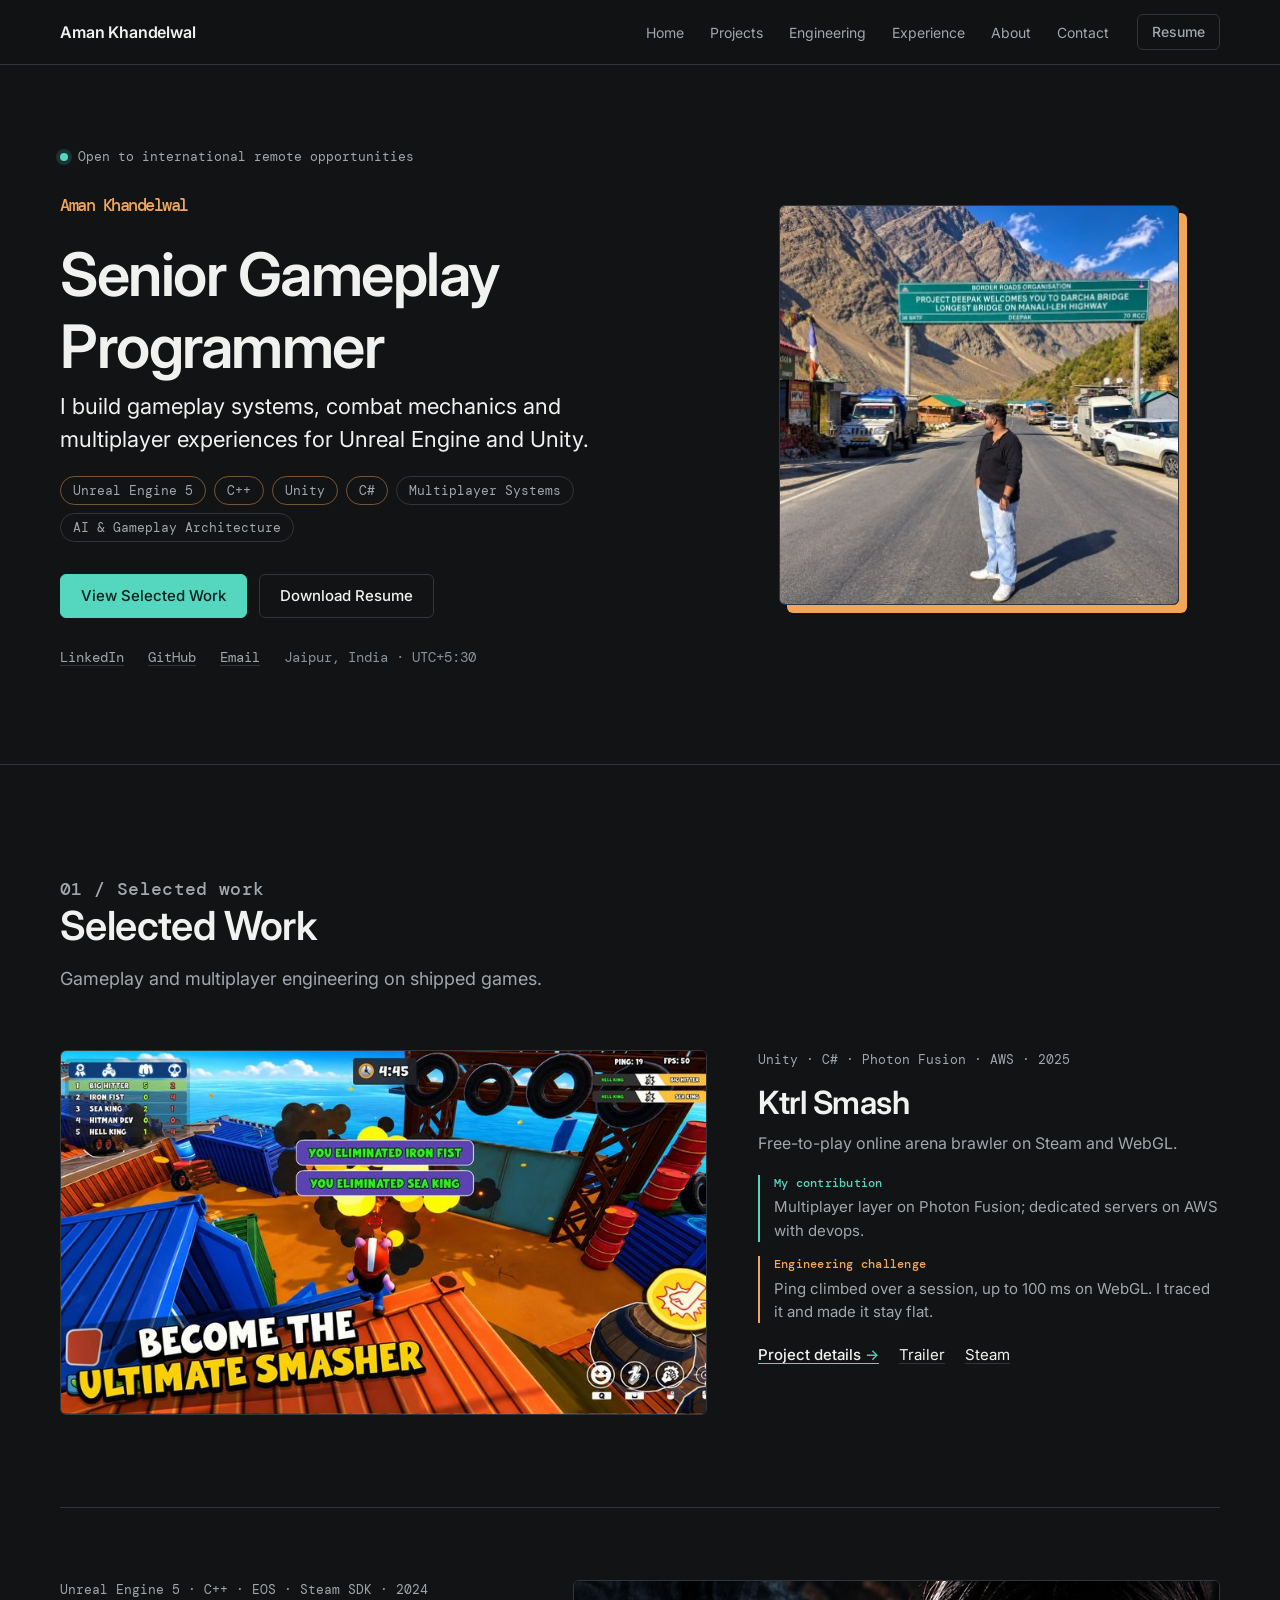
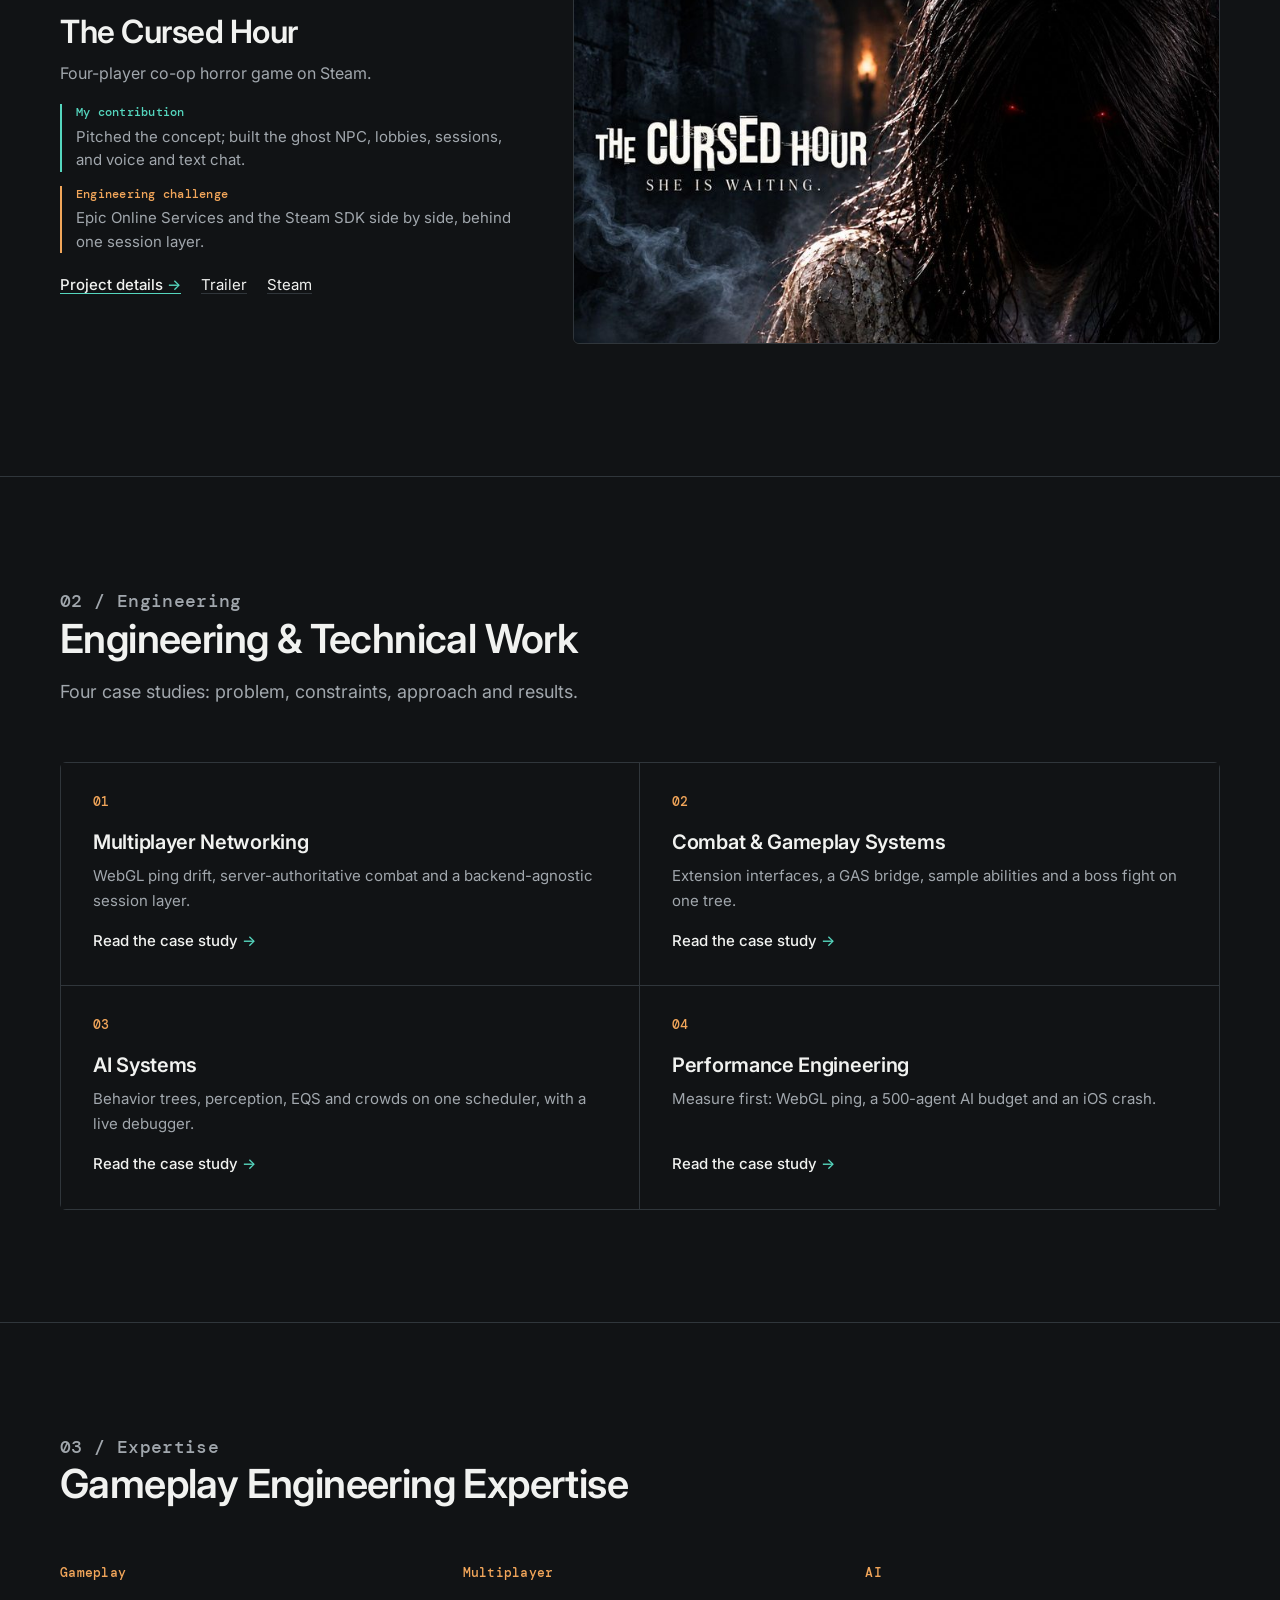
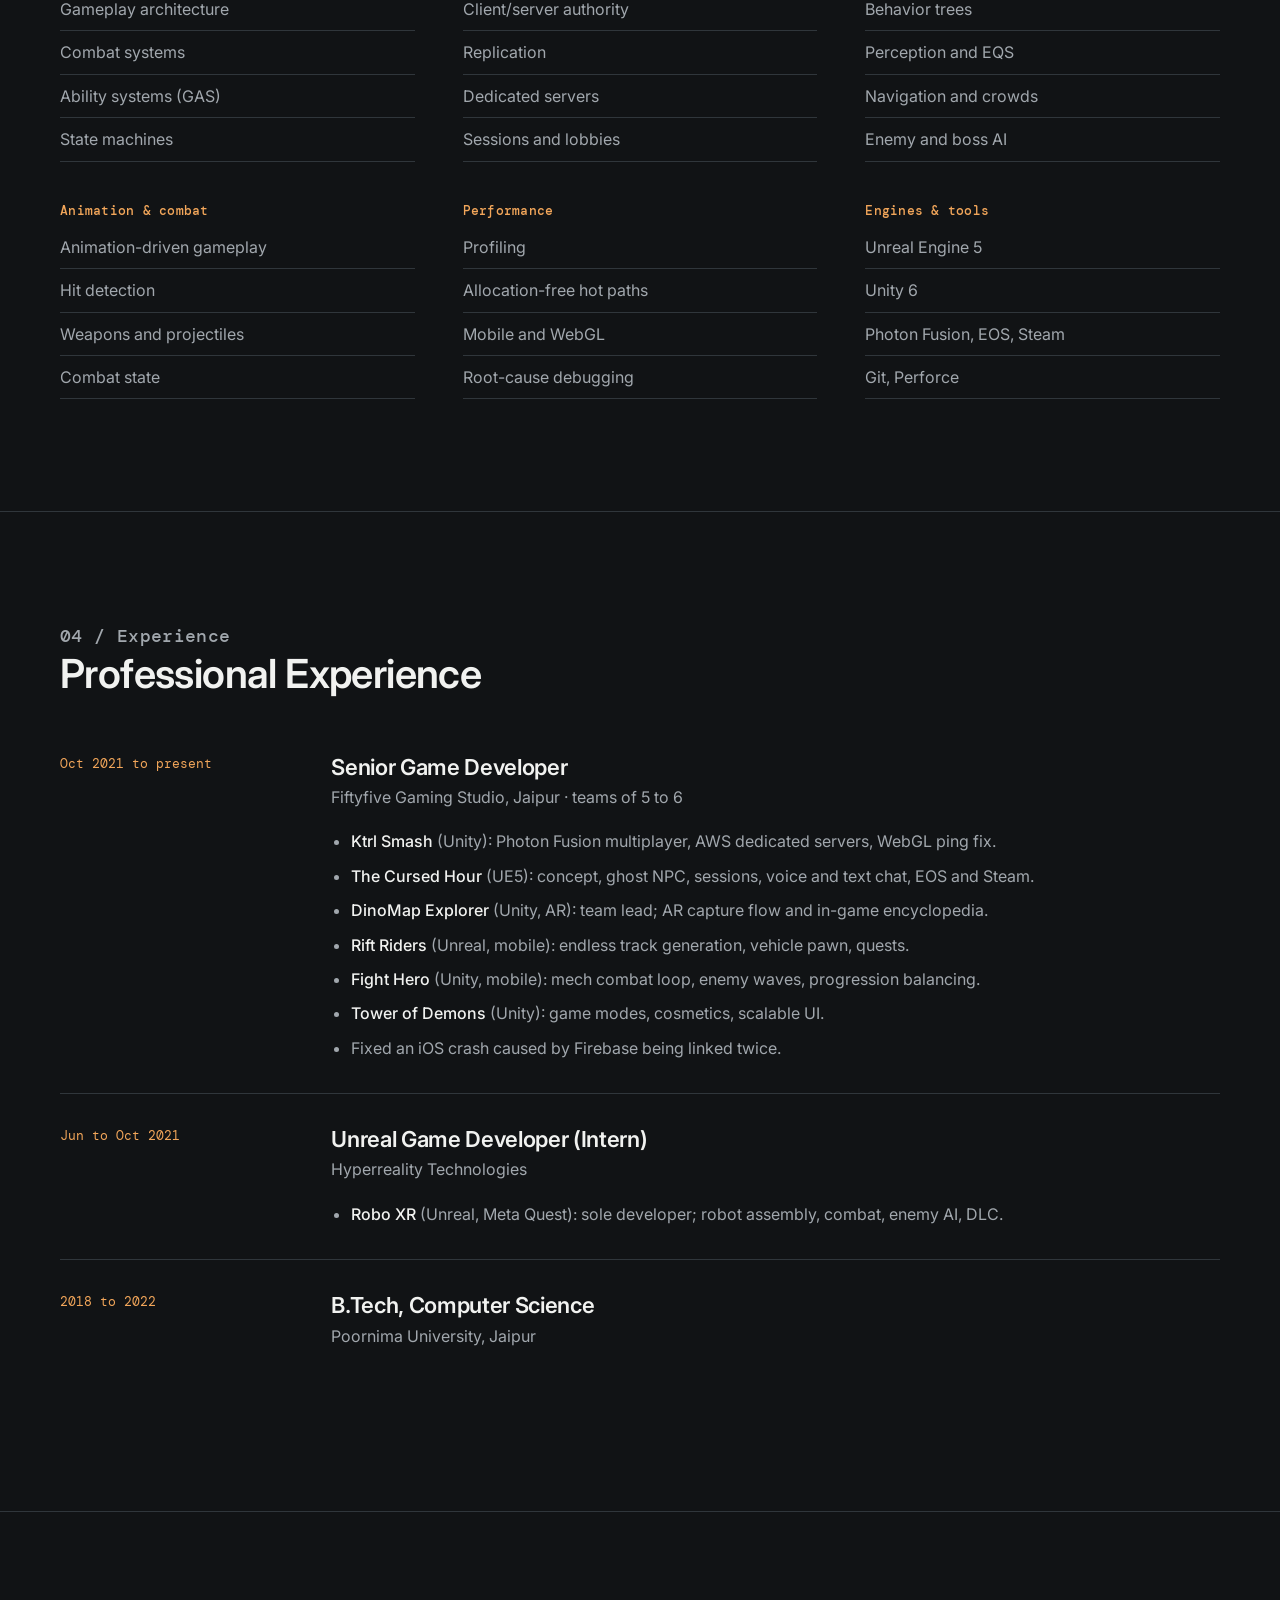
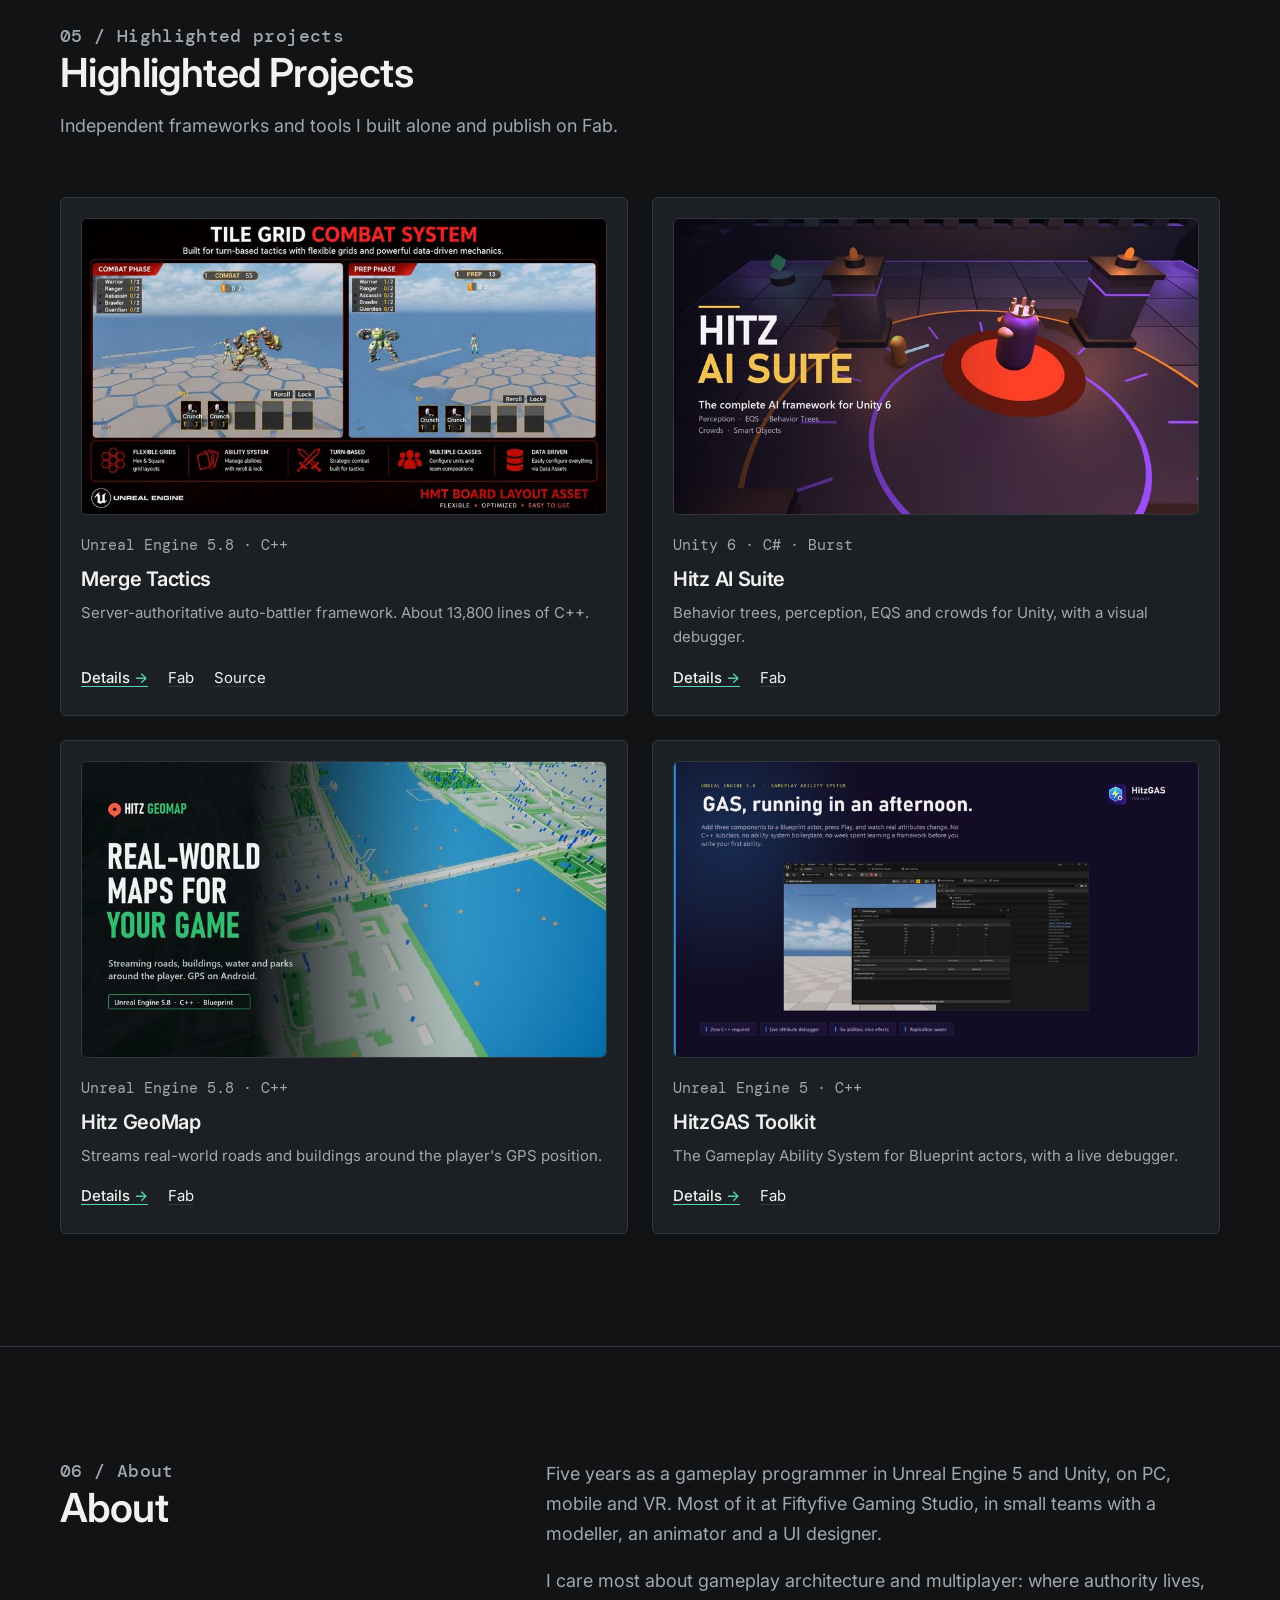
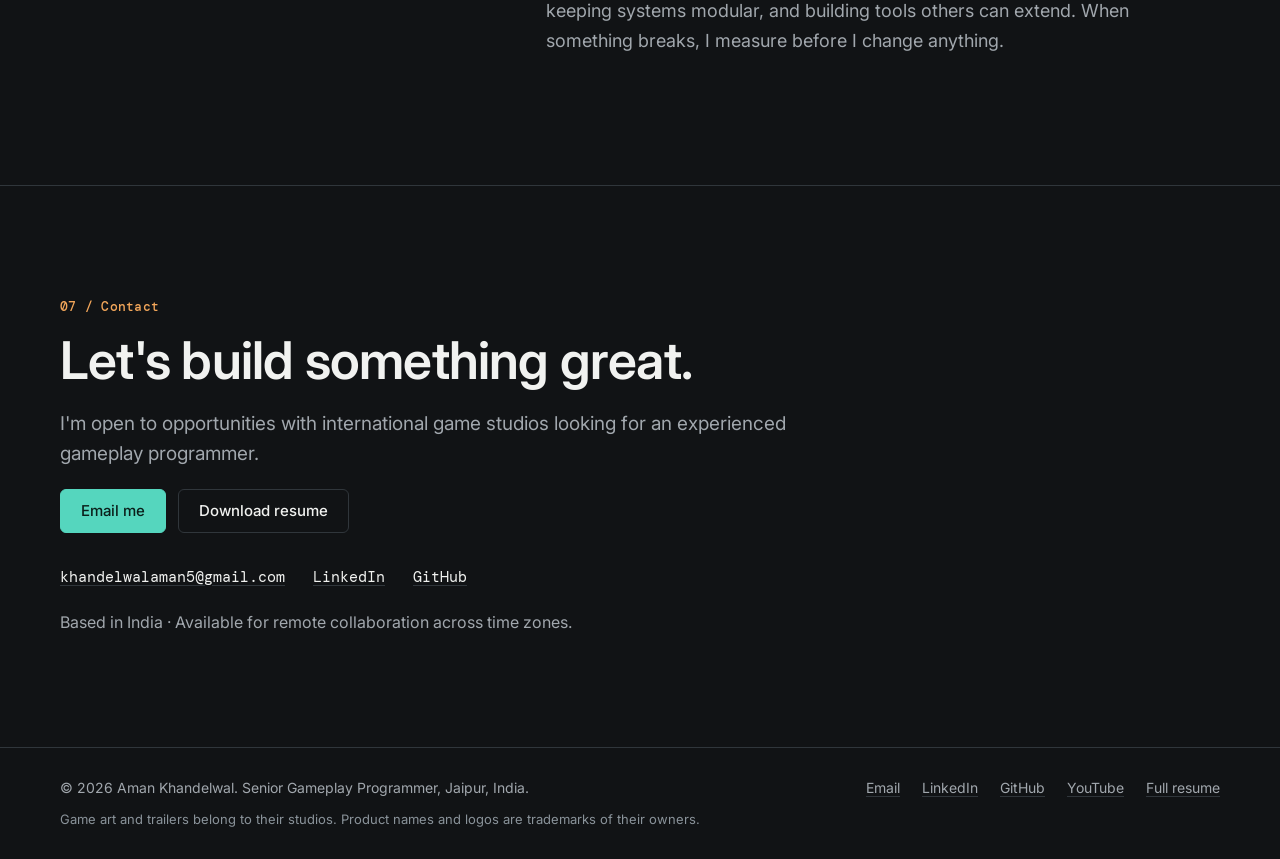
==== commit c93193d6: "Polish pass: lighter copy, consistent imagery, completed case studies - Hero: photo only, no thumbna" ====
--- a/index.html
+++ b/index.html
@@ -4,18 +4,18 @@
 <meta charset="utf-8">
 <meta name="viewport" content="width=device-width, initial-scale=1">
 <title>Aman Khandelwal | Senior Gameplay Programmer (Unreal Engine 5, Unity)</title>
-<meta name="description" content="Senior gameplay programmer in Jaipur, India, open to remote roles. Gameplay systems, combat, AI and multiplayer for Unreal Engine 5 and Unity: Ktrl Smash, The Cursed Hour, Merge Tactics.">
+<meta name="description" content="Senior gameplay programmer in Jaipur, India, open to remote roles. Gameplay systems, combat, AI and multiplayer for Unreal Engine 5 and Unity.">
 <meta name="theme-color" content="#111315">
 <link rel="canonical" href="https://hitz482.github.io/">
 <meta property="og:type" content="website">
 <meta property="og:site_name" content="Aman Khandelwal">
 <meta property="og:title" content="Aman Khandelwal | Senior Gameplay Programmer (Unreal Engine 5, Unity)">
-<meta property="og:description" content="Senior gameplay programmer in Jaipur, India, open to remote roles. Gameplay systems, combat, AI and multiplayer for Unreal Engine 5 and Unity: Ktrl Smash, The Cursed Hour, Merge Tactics.">
+<meta property="og:description" content="Senior gameplay programmer in Jaipur, India, open to remote roles. Gameplay systems, combat, AI and multiplayer for Unreal Engine 5 and Unity.">
 <meta property="og:url" content="https://hitz482.github.io/">
 <meta property="og:image" content="https://hitz482.github.io/share.jpg">
 <meta name="twitter:card" content="summary_large_image">
 <meta name="twitter:title" content="Aman Khandelwal | Senior Gameplay Programmer (Unreal Engine 5, Unity)">
-<meta name="twitter:description" content="Senior gameplay programmer in Jaipur, India, open to remote roles. Gameplay systems, combat, AI and multiplayer for Unreal Engine 5 and Unity: Ktrl Smash, The Cursed Hour, Merge Tactics.">
+<meta name="twitter:description" content="Senior gameplay programmer in Jaipur, India, open to remote roles. Gameplay systems, combat, AI and multiplayer for Unreal Engine 5 and Unity.">
 <meta name="twitter:image" content="https://hitz482.github.io/share.jpg">
 <link rel="icon" href="favicon.svg" type="image/svg+xml">
 <link rel="preconnect" href="https://fonts.googleapis.com">
@@ -25,8 +25,9 @@
 <script>document.documentElement.classList.add('js')</script>
 <script src="main.js" defer></script>
 <script type="application/ld+json">
-{"@context":"https://schema.org","@type":"Person","name":"Aman Khandelwal","jobTitle":"Senior Gameplay Programmer","url":"https://hitz482.github.io/","email":"mailto:khandelwalaman5@gmail.com","address":{"@type":"PostalAddress","addressLocality":"Jaipur","addressCountry":"IN"},"knowsAbout":["Unreal Engine 5","C++","Unity","C#","Multiplayer networking","Gameplay Ability System","Game AI"],"sameAs":["https://www.linkedin.com/in/aman-khandelwal-b7a3551a1/","https://github.com/hitz482","https://www.youtube.com/@amankhandelwal8816"]}
+{"@context":"https://schema.org","@type":"Person","name":"Aman Khandelwal","jobTitle":"Senior Gameplay Programmer","url":"https://hitz482.github.io/","email":"mailto:khandelwalaman5@gmail.com","image":"https://hitz482.github.io/assets/img/profile-photo.jpg","address":{"@type":"PostalAddress","addressLocality":"Jaipur","addressCountry":"IN"},"knowsAbout":["Unreal Engine 5","C++","Unity","C#","Multiplayer networking","Gameplay Ability System","Game AI"],"sameAs":["https://www.linkedin.com/in/aman-khandelwal-b7a3551a1/","https://github.com/hitz482","https://www.youtube.com/@amankhandelwal8816"]}
 </script>
+<link rel="preload" as="image" href="assets/img/profile-photo.jpg">
 </head>
 <body>
 <a class="skip" href="#main">Skip to content</a>
@@ -43,110 +44,85 @@
 <main id="main">
 <section class="hero">
   <div class="wrap hero__grid">
-    <div>
+    <div class="hero__text">
       <p class="status"><i aria-hidden="true"></i>Open to international remote opportunities</p>
       <h1><span class="hero__name">Aman Khandelwal</span>Senior Gameplay Programmer</h1>
       <p class="hero__say">I build gameplay systems, combat mechanics and multiplayer experiences for Unreal Engine and Unity.</p>
-      <p class="lead">I'm a gameplay programmer focused on robust gameplay architecture, AI systems and networked experiences. I enjoy solving complex engineering problems and turning gameplay ideas into responsive, production-ready systems.</p>
       <ul class="chips" aria-label="Core technologies"><li>Unreal Engine 5</li><li>C++</li><li>Unity</li><li>C#</li><li>Multiplayer Systems</li><li>AI &amp; Gameplay Architecture</li></ul>
       <div class="btn-row"><a class="btn" href="#work">View Selected Work</a><a class="btn btn--ghost" href="assets/Aman_Khandelwal_Resume.pdf" download>Download Resume</a></div>
-      <div class="hero__links"><a href="https://www.linkedin.com/in/aman-khandelwal-b7a3551a1/">LinkedIn</a><a href="https://github.com/hitz482">GitHub</a><a href="mailto:khandelwalaman5@gmail.com">khandelwalaman5@gmail.com</a></div>
-      <p class="hero__loc">Jaipur, India &middot; UTC+5:30</p>
+      <p class="hero__links"><a href="https://www.linkedin.com/in/aman-khandelwal-b7a3551a1/">LinkedIn</a><a href="https://github.com/hitz482">GitHub</a><a href="mailto:khandelwalaman5@gmail.com">Email</a><span>Jaipur, India &middot; UTC+5:30</span></p>
     </div>
     <div class="hero__side">
       <img class="hero__photo" src="assets/img/profile-photo.jpg" alt="Aman Khandelwal on the Manali to Leh Highway" width="400" height="400" fetchpriority="high">
-      <div class="hero__thumbs">
-        <a href="projects/ktrl-smash.html"><img src="assets/img/ktrl-1.jpg" srcset="assets/img/ktrl-1-800.jpg 800w, assets/img/ktrl-1.jpg 1600w" sizes="(min-width: 1024px) 200px, 40vw" alt="Ktrl Smash arena gameplay with the scoreboard and elimination feed" width="1600" height="900" fetchpriority="high"><span>Ktrl Smash, Unity</span></a>
-        <a href="projects/the-cursed-hour.html"><img src="assets/img/cursed-1.jpg" srcset="assets/img/cursed-1-800.jpg 800w, assets/img/cursed-1.jpg 1600w" sizes="(min-width: 1024px) 200px, 40vw" alt="The Cursed Hour key art: a ghost with red eyes in a dark corridor" width="1600" height="900" fetchpriority="high"><span>The Cursed Hour, UE5</span></a>
+    </div>
+  </div>
+</section>
+<section class="section" id="work" aria-labelledby="work-h"><div class="wrap"><div class="section__head reveal"><p class="eyebrow">01 / Selected work</p><h2 id="work-h">Selected Work</h2><p>Gameplay and multiplayer engineering on shipped games.</p></div><div class="work"><article class="project work__feature reveal"><a class="frame" href="projects/ktrl-smash.html"><img src="assets/img/ktrl-1.jpg" srcset="assets/img/ktrl-1-800.jpg 800w, assets/img/ktrl-1.jpg 1600w" sizes="(min-width: 1024px) 700px, 100vw" alt="Ktrl Smash arena gameplay with the scoreboard and elimination feed" width="1600" height="900" loading="lazy" decoding="async"></a><div>
+          <p class="stack">Unity &middot; C# &middot; Photon Fusion &middot; AWS &middot; 2025</p>
+          <h3><a href="projects/ktrl-smash.html">Ktrl Smash</a></h3>
+          <p>Free-to-play online arena brawler on Steam and WebGL.</p>
+          <dl class="project__facts">
+            <div><dt>My contribution</dt><dd>Multiplayer layer on Photon Fusion; dedicated servers on AWS with devops.</dd></div>
+            <div><dt>Engineering challenge</dt><dd>Ping climbed over a session, up to 100 ms on WebGL. I traced it and made it stay flat.</dd></div>
+          </dl>
+          <div class="project__links"><a class="link" href="projects/ktrl-smash.html">Project details</a><a href="https://www.youtube.com/watch?v=JrFEw-OiJsM">Trailer</a><a href="https://store.steampowered.com/app/4223440/Ktrl_Smash/">Steam</a></div>
+        </div></article>
+<article class="project work__feature work__feature--rev reveal"><div>
+          <p class="stack">Unreal Engine 5 &middot; C++ &middot; EOS &middot; Steam SDK &middot; 2024</p>
+          <h3><a href="projects/the-cursed-hour.html">The Cursed Hour</a></h3>
+          <p>Four-player co-op horror game on Steam.</p>
+          <dl class="project__facts">
+            <div><dt>My contribution</dt><dd>Pitched the concept; built the ghost NPC, lobbies, sessions, and voice and text chat.</dd></div>
+            <div><dt>Engineering challenge</dt><dd>Epic Online Services and the Steam SDK side by side, behind one session layer.</dd></div>
+          </dl>
+          <div class="project__links"><a class="link" href="projects/the-cursed-hour.html">Project details</a><a href="https://www.youtube.com/watch?v=NNx7tQpRFV0">Trailer</a><a href="https://store.steampowered.com/app/3297310/The_Cursed_Hour/">Steam</a></div>
+        </div><a class="frame" href="projects/the-cursed-hour.html"><img src="assets/img/cursed-1.jpg" srcset="assets/img/cursed-1-800.jpg 800w, assets/img/cursed-1.jpg 1600w" sizes="(min-width: 1024px) 700px, 100vw" alt="The Cursed Hour key art: a ghost with red eyes in a dark corridor" width="1600" height="900" loading="lazy" decoding="async"></a></article>
+</div></div></section>
+<section class="section" id="engineering" aria-labelledby="eng-h"><div class="wrap"><div class="section__head reveal"><p class="eyebrow">02 / Engineering</p><h2 id="eng-h">Engineering &amp; Technical Work</h2><p>Four case studies: problem, constraints, approach and results.</p></div><div class="cases reveal"><a class="case" href="engineering.html#networking"><span class="case__n">01</span><h3>Multiplayer Networking</h3><p>WebGL ping drift, server-authoritative combat and a backend-agnostic session layer.</p><span class="link">Read the case study</span></a><a class="case" href="engineering.html#combat"><span class="case__n">02</span><h3>Combat &amp; Gameplay Systems</h3><p>Extension interfaces, a GAS bridge, sample abilities and a boss fight on one tree.</p><span class="link">Read the case study</span></a><a class="case" href="engineering.html#ai"><span class="case__n">03</span><h3>AI Systems</h3><p>Behavior trees, perception, EQS and crowds on one scheduler, with a live debugger.</p><span class="link">Read the case study</span></a><a class="case" href="engineering.html#performance"><span class="case__n">04</span><h3>Performance Engineering</h3><p>Measure first: WebGL ping, a 500-agent AI budget and an iOS crash.</p><span class="link">Read the case study</span></a></div></div></section>
+<section class="section" id="expertise" aria-labelledby="exp-h"><div class="wrap"><div class="section__head reveal"><p class="eyebrow">03 / Expertise</p><h2 id="exp-h">Gameplay Engineering Expertise</h2></div><div class="expertise reveal"><div><h3>Gameplay</h3><ul><li>Gameplay architecture</li><li>Combat systems</li><li>Ability systems (GAS)</li><li>State machines</li></ul></div><div><h3>Multiplayer</h3><ul><li>Client/server authority</li><li>Replication</li><li>Dedicated servers</li><li>Sessions and lobbies</li></ul></div><div><h3>AI</h3><ul><li>Behavior trees</li><li>Perception and EQS</li><li>Navigation and crowds</li><li>Enemy and boss AI</li></ul></div><div><h3>Animation &amp; combat</h3><ul><li>Animation-driven gameplay</li><li>Hit detection</li><li>Weapons and projectiles</li><li>Combat state</li></ul></div><div><h3>Performance</h3><ul><li>Profiling</li><li>Allocation-free hot paths</li><li>Mobile and WebGL</li><li>Root-cause debugging</li></ul></div><div><h3>Engines &amp; tools</h3><ul><li>Unreal Engine 5</li><li>Unity 6</li><li>Photon Fusion, EOS, Steam</li><li>Git, Perforce</li></ul></div></div></div></section>
+<section class="section" id="experience" aria-labelledby="career-h">
+  <div class="wrap">
+    <div class="section__head reveal"><p class="eyebrow">04 / Experience</p><h2 id="career-h">Professional Experience</h2></div>
+    <div class="reveal">
+      <div class="role">
+        <div class="role__when">Oct 2021 to present</div>
+        <div>
+          <h3>Senior Game Developer</h3>
+          <p class="role__org">Fiftyfive Gaming Studio, Jaipur &middot; teams of 5 to 6</p>
+          <ul>
+            <li><b>Ktrl Smash</b> (Unity): Photon Fusion multiplayer, AWS dedicated servers, WebGL ping fix.</li>
+            <li><b>The Cursed Hour</b> (UE5): concept, ghost NPC, sessions, voice and text chat, EOS and Steam.</li>
+            <li><b>DinoMap Explorer</b> (Unity, AR): team lead; AR capture flow and in-game encyclopedia.</li>
+            <li><b>Rift Riders</b> (Unreal, mobile): endless track generation, vehicle pawn, quests.</li>
+            <li><b>Fight Hero</b> (Unity, mobile): mech combat loop, enemy waves, progression balancing.</li>
+            <li><b>Tower of Demons</b> (Unity): game modes, cosmetics, scalable UI.</li>
+            <li>Fixed an iOS crash caused by Firebase being linked twice.</li>
+          </ul>
+        </div>
+      </div>
+      <div class="role">
+        <div class="role__when">Jun to Oct 2021</div>
+        <div>
+          <h3>Unreal Game Developer (Intern)</h3>
+          <p class="role__org">Hyperreality Technologies</p>
+          <ul><li><b>Robo XR</b> (Unreal, Meta Quest): sole developer; robot assembly, combat, enemy AI, DLC.</li></ul>
+        </div>
+      </div>
+      <div class="role">
+        <div class="role__when">2018 to 2022</div>
+        <div><h3>B.Tech, Computer Science</h3><p class="role__org">Poornima University, Jaipur</p></div>
       </div>
     </div>
   </div>
 </section>
-<section class="section" id="work" aria-labelledby="work-h">
-  <div class="wrap">
-    <div class="section__head reveal"><p class="eyebrow">01 / Selected work</p><h2 id="work-h">Selected Work</h2><p>Gameplay systems and multiplayer engineering on shipped games.</p></div>
-    <div class="work">
-      <article class="project work__feature reveal">
-        <a class="frame" href="projects/ktrl-smash.html"><img src="assets/img/ktrl-1.jpg" srcset="assets/img/ktrl-1-800.jpg 800w, assets/img/ktrl-1.jpg 1600w" sizes="(min-width: 1024px) 700px, 100vw" alt="Ktrl Smash arena gameplay with the scoreboard and elimination feed" width="1600" height="900" loading="lazy" decoding="async"></a>
-        <div>
-          <p class="stack">Unity &middot; C# &middot; Photon Fusion &middot; AWS dedicated servers &middot; Dec 2025</p>
-          <h3><a href="projects/ktrl-smash.html">Ktrl Smash</a></h3>
-          <p>A free-to-play online PvP arena brawler on Steam and WebGL, rated Mostly Positive on Steam.</p>
-          <dl class="project__facts">
-            <div><dt>My contribution</dt><dd>I built the multiplayer layer on Photon Fusion and worked with the devops team to deploy dedicated servers on AWS.</dd></div>
-            <div><dt>Engineering challenge</dt><dd>Ping climbed over a session: 20 to 60 ms on Windows, 40 to 100 ms on WebGL. I traced it to per-frame work on WebGL's single main thread and cut the update rate and payload. Ping now stays flat.</dd></div>
-          </dl>
-          <div class="project__links"><a class="link" href="projects/ktrl-smash.html">Project details</a><a href="https://www.youtube.com/watch?v=JrFEw-OiJsM">Trailer</a><a href="https://store.steampowered.com/app/4223440/Ktrl_Smash/">Steam</a></div>
-        </div>
-      </article>
-      <article class="project work__feature work__feature--rev reveal">
-        <div>
-          <p class="stack">Unreal Engine 5 &middot; C++ &middot; Epic Online Services &middot; Steam SDK &middot; Nov 2024</p>
-          <h3><a href="projects/the-cursed-hour.html">The Cursed Hour</a></h3>
-          <p>A four-player cooperative horror game on Steam.</p>
-          <dl class="project__facts">
-            <div><dt>My contribution</dt><dd>I pitched the concept and owned the core multiplayer systems through to ship: the ghost NPC, lobbies and sessions, and text and voice chat.</dd></div>
-            <div><dt>Engineering challenge</dt><dd>EOS and the Steam SDK are integrated side by side for a planned cross-platform rollout, with the session layer kept backend-agnostic.</dd></div>
-          </dl>
-          <div class="project__links"><a class="link" href="projects/the-cursed-hour.html">Project details</a><a href="https://www.youtube.com/watch?v=NNx7tQpRFV0">Trailer</a><a href="https://store.steampowered.com/app/3297310/The_Cursed_Hour/">Steam</a></div>
-        </div>
-        <a class="frame" href="projects/the-cursed-hour.html"><img src="assets/img/cursed-1.jpg" srcset="assets/img/cursed-1-800.jpg 800w, assets/img/cursed-1.jpg 1600w" sizes="(min-width: 1024px) 700px, 100vw" alt="The Cursed Hour key art: a ghost with red eyes in a dark corridor" width="1600" height="900" loading="lazy" decoding="async"></a>
-      </article>
-      <p class="more">Independent frameworks and tools, including Merge Tactics and Hitz AI Suite, are under <a class="link" href="#independent">Highlighted Projects</a>.</p>
-    </div>
-  </div>
-</section>
-<section class="section" id="engineering" aria-labelledby="eng-h"><div class="wrap"><div class="section__head reveal"><p class="eyebrow">02 / Engineering</p><h2 id="eng-h">Engineering &amp; Technical Work</h2><p>Four case studies on how I approach engineering problems, from problem and constraints to implementation and results.</p></div><div class="cases reveal"><article class="case"><p class="stack">Drawn from: Ktrl Smash, Merge Tactics, The Cursed Hour</p><h3>Multiplayer Networking</h3><p>Fixing ping drift on WebGL, a server-authoritative combat simulation, and a backend-agnostic session layer.</p><a class="link" href="engineering.html#networking">Read the case study</a></article><article class="case"><p class="stack">Drawn from: Merge Tactics, HitzGAS Toolkit, Hitz AI Suite, Fight Hero</p><h3>Combat &amp; Gameplay Systems</h3><p>Extension interfaces over a GAS-compatible core, sample abilities and a boss fight driven by one behavior tree.</p><a class="link" href="engineering.html#combat">Read the case study</a></article><article class="case"><p class="stack">Drawn from: Hitz AI Suite, The Cursed Hour</p><h3>AI Systems</h3><p>Behavior trees, perception, EQS and crowd avoidance on one scheduler, with a live debugger.</p><a class="link" href="engineering.html#ai">Read the case study</a></article><article class="case"><p class="stack">Drawn from: Ktrl Smash, Hitz AI Suite, Fiftyfive Gaming Studio</p><h3>Performance Engineering</h3><p>Measuring first: WebGL ping, a 500-agent AI budget and an iOS crash traced to a double link.</p><a class="link" href="engineering.html#performance">Read the case study</a></article></div></div></section>
-<section class="section" id="expertise" aria-labelledby="exp-h"><div class="wrap"><div class="section__head reveal"><p class="eyebrow">03 / Expertise</p><h2 id="exp-h">Gameplay Engineering Expertise</h2><p>The areas I work in day to day.</p></div><div class="expertise reveal"><div><h3>Gameplay Engineering</h3><ul><li>Gameplay architecture</li><li>State machines</li><li>Game mechanics</li><li>Combat systems</li><li>Ability systems</li><li>Damage and interaction systems</li></ul></div><div><h3>Multiplayer Engineering</h3><ul><li>Photon Fusion</li><li>Client/server architecture</li><li>Replication</li><li>Network synchronization</li><li>Dedicated servers</li><li>Session management</li></ul></div><div><h3>AI Engineering</h3><ul><li>Behavior Trees</li><li>Perception</li><li>EQS</li><li>Navigation</li><li>Enemy AI</li><li>Crowd systems</li></ul></div><div><h3>Animation &amp; Combat</h3><ul><li>Animation-driven gameplay</li><li>Weapon mechanics</li><li>Hit detection</li><li>Combat state management</li><li>Gameplay animation integration</li></ul></div><div><h3>Performance &amp; Production</h3><ul><li>Profiling</li><li>Optimization</li><li>Debugging</li><li>Memory management</li><li>Mobile optimization</li><li>Cross-platform development</li></ul></div><div><h3>Engines &amp; Tools</h3><ul><li>Unreal Engine 5 (C++, Blueprints, GAS)</li><li>Unity 6 (C#, Burst, URP)</li><li>Git, Perforce</li><li>Unreal Insights, RenderDoc</li><li>Visual Studio, Xcode</li></ul></div></div></div></section>
-<section class="section" id="experience" aria-labelledby="career-h">
-  <div class="wrap">
-    <div class="section__head reveal"><p class="eyebrow">04 / Experience</p><h2 id="career-h">Professional Experience</h2><p>Studio work across PC, mobile and VR.</p></div>
-    <div class="reveal">
-      <div class="role">
-        <div class="role__when">Oct 2021 to present<br>Jaipur, India<br>Teams of 5 to 6: 2 developers, a modeller, an animator and a UI designer</div>
-        <div>
-          <h3>Senior Game Developer</h3>
-          <p class="role__org">Fiftyfive Gaming Studio</p>
-          <ul>
-            <li><b>Ktrl Smash</b> (Unity, Steam and WebGL): multiplayer on Photon Fusion, dedicated servers on AWS with devops, and the WebGL ping fix.</li>
-            <li><b>The Cursed Hour</b> (UE5, Steam): pitched the concept, built the ghost NPC, lobby and session layer, and text and voice chat; EOS and Steam SDK integration.</li>
-            <li><b>DinoMap Explorer</b> (Unity, Android and iOS, in development): team lead on a location-based AR game; built the AR capture flow, the in-game encyclopedia and the NFT integration. Several of these systems became shared studio components.</li>
-            <li><b>Rift Riders</b> (Unreal, iOS and Android): proposed the concept; built endless track generation, the vehicle pawn, quest and task systems, and Firebase and Play Services integration.</li>
-            <li><b>Fight Hero</b> (Unity, iOS and Android): owned the mech combat loop, enemy waves and upgrade and progression balancing; directed the art team on combat animation and gameplay assets.</li>
-            <li><b>Tower of Demons</b> (Unity): added game modes, cosmetics, resolution-scalable UI and Firebase-backed player data.</li>
-            <li>Fixed an iOS <span class="mono">bad_weak_ptr</span> crash caused by Firebase being linked twice: once through Unity's prebuilt libraries and once through EDM4U's Swift Package Manager resolution.</li>
-            <li>Led the studio's combat animation packs from idea to store (Fab and ArtStation).</li>
-          </ul>
-          <p class="stack">Unreal Engine, Unity, C++, C#, Photon Fusion, EOS, Steam SDK, AWS, Firebase, AR Foundation, MapBox SDK</p>
-        </div>
-      </div>
-      <div class="role">
-        <div class="role__when">Jun to Oct 2021<br>Internship</div>
-        <div>
-          <h3>Unreal Game Developer (Intern)</h3>
-          <p class="role__org">Hyperreality Technologies</p>
-          <ul><li><b>Robo XR</b> (Unreal, Meta Quest): sole developer on a robot build-and-battle VR game shipped to the Meta Quest Store. I built the robot assembly system, combat, enemy AI and DLC support.</li></ul>
-          <p class="stack">Unreal Engine, Meta Quest, Oculus SDK</p>
-        </div>
-      </div>
-      <div class="role">
-        <div class="role__when">2018 to 2022</div>
-        <div><h3>B.Tech, Computer Science</h3><p class="role__org">Cloud Computing specialization, Poornima University, Jaipur</p></div>
-      </div>
-    </div>
-  </div>
-</section>
-<section class="section" id="independent" aria-labelledby="ind-h"><div class="wrap"><div class="section__head reveal"><p class="eyebrow">05 / Highlighted projects</p><h2 id="ind-h">Highlighted Projects</h2><p>Independent frameworks and tools I design, build, document and publish on Fab on my own.</p></div><div class="tools reveal"><article class="tool"><a class="frame" href="projects/merge-tactics.html"><img src="assets/img/hitz-screenshot-editor.jpg" srcset="assets/img/hitz-screenshot-editor-800.jpg 800w, assets/img/hitz-screenshot-editor.jpg 1672w" sizes="(min-width: 1024px) 560px, 100vw" alt="The HITZ Merge Tactics board layout editor in Unreal Engine" width="1672" height="941" loading="lazy" decoding="async"></a><div><p class="stack">Unreal Engine 5.8 &middot; C++</p><h3><a href="projects/merge-tactics.html">Merge Tactics</a></h3></div><p>A complete auto-battler framework: board, shop, traits, combat and the multiplayer round loop.</p><dl><div><dt>Problem it solves</dt><dd>Combat results that clients cannot fake, and extension points that designers can use without C++.</dd></div><div><dt>My contribution</dt><dd>Everything: about 13,800 lines of C++, the interfaces, the GAS bridge and the editor tools.</dd></div></dl><div class="project__links"><a class="link" href="projects/merge-tactics.html">Details</a><a href="https://www.fab.com/listings/ead02f11-78dc-43d0-9b92-e5edb8c4cd28">Fab</a><a href="https://github.com/hitz482/HitzMergeTacticsCodeBase">Source</a><a href="https://hitz482.github.io/HitzMergeTactics/">Docs</a></div></article><article class="tool"><a class="frame" href="projects/hitz-ai-suite.html"><img src="assets/img/warden-slam.jpg" srcset="assets/img/warden-slam-800.jpg 800w, assets/img/warden-slam.jpg 1920w" sizes="(min-width: 1024px) 560px, 100vw" alt="The Warden boss mid-slam in the Hitz AI Suite boss fight sample" width="1920" height="1080" loading="lazy" decoding="async"></a><div><p class="stack">Unity 6 &middot; C# &middot; Burst</p><h3><a href="projects/hitz-ai-suite.html">Hitz AI Suite</a></h3></div><p>Behavior Trees, State Machines, Perception, EQS, Navigation, Crowd avoidance and Smart Objects on one scheduler, with a visual debugger.</p><dl><div><dt>Problem it solves</dt><dd>Running hundreds of agents inside a fixed per-frame AI budget, and being able to see what each agent is thinking.</dd></div><div><dt>My contribution</dt><dd>Everything, including the graph editor, the samples and the boss fight demo.</dd></div></dl><div class="project__links"><a class="link" href="projects/hitz-ai-suite.html">Details</a><a href="https://www.fab.com/listings/53974d58-8b16-41f3-ba25-da18639515f5">Fab</a></div></article><article class="tool"><a class="frame" href="projects/hitz-geomap.html"><img src="assets/img/geomap-cover.jpg" srcset="assets/img/geomap-cover-800.jpg 800w, assets/img/geomap-cover.jpg 1280w" sizes="(min-width: 1024px) 560px, 100vw" alt="Hitz GeoMap streaming a real city into Unreal Engine" width="1280" height="720" loading="lazy" decoding="async"></a><div><p class="stack">Unreal Engine 5.8 &middot; C++ &middot; Blueprint</p><h3><a href="projects/hitz-geomap.html">Hitz GeoMap</a></h3></div><p>Streams real roads, buildings, water and parks around the player's GPS position, from five map-provider presets.</p><dl><div><dt>Problem it solves</dt><dd>Turning vector map tiles and live GPS into playable geometry, on desktop and Android.</dd></div><div><dt>My contribution</dt><dd>Everything, including the tile streaming, Android location support and the documentation site.</dd></div></dl><div class="project__links"><a class="link" href="projects/hitz-geomap.html">Details</a><a href="https://www.fab.com/listings/11ad1758-2a82-41f1-824e-5a4e020bc047">Fab</a><a href="https://hitz482.github.io/HitzGeoMap/">Product site</a></div></article><article class="tool"><a class="frame" href="projects/hitzgas-toolkit.html"><img src="assets/img/gas-cover.jpg" srcset="assets/img/gas-cover-800.jpg 800w, assets/img/gas-cover.jpg 1280w" sizes="(min-width: 1024px) 560px, 100vw" alt="The HitzGAS Toolkit live debugger in the Unreal editor" width="1280" height="720" loading="lazy" decoding="async"></a><div><p class="stack">Unreal Engine 5 &middot; C++ &middot; Blueprint</p><h3><a href="projects/hitzgas-toolkit.html">HitzGAS Toolkit</a></h3></div><p>Adds the Gameplay Ability System to a Blueprint actor with three components, a live debugger and an AttributeSet generator.</p><dl><div><dt>Problem it solves</dt><dd>Removing the C++ boilerplate and the guesswork when setting up and debugging GAS.</dd></div><div><dt>My contribution</dt><dd>Everything, including the sample abilities and effects and the debugger.</dd></div></dl><div class="project__links"><a class="link" href="projects/hitzgas-toolkit.html">Details</a><a href="https://www.fab.com/listings/5bbba0ca-9f37-4822-8fe5-ce48dcadfbb9">Fab</a><a href="https://hitz482.github.io/HitzGasToolkit/">Product site</a></div></article></div></div></section>
+<section class="section" id="independent" aria-labelledby="ind-h"><div class="wrap"><div class="section__head reveal"><p class="eyebrow">05 / Highlighted projects</p><h2 id="ind-h">Highlighted Projects</h2><p>Independent frameworks and tools I built alone and publish on Fab.</p></div><div class="tools reveal"><article class="tool"><a class="frame" href="projects/merge-tactics.html"><img src="assets/img/hitz-screenshot-combat.jpg" srcset="assets/img/hitz-screenshot-combat-800.jpg 800w, assets/img/hitz-screenshot-combat.jpg 1672w" sizes="(min-width: 1024px) 580px, 100vw" alt="Merge Tactics combat on a hex board in Unreal Engine" width="1672" height="941" loading="lazy" decoding="async"></a><p class="stack">Unreal Engine 5.8 &middot; C++</p><h3><a href="projects/merge-tactics.html">Merge Tactics</a></h3><p>Server-authoritative auto-battler framework. About 13,800 lines of C++.</p><div class="project__links"><a class="link" href="projects/merge-tactics.html">Details</a><a href="https://www.fab.com/listings/ead02f11-78dc-43d0-9b92-e5edb8c4cd28">Fab</a><a href="https://github.com/hitz482/HitzMergeTacticsCodeBase">Source</a></div></article><article class="tool"><a class="frame" href="projects/hitz-ai-suite.html"><img src="assets/img/aisuite-cover.jpg" srcset="assets/img/aisuite-cover-800.jpg 800w, assets/img/aisuite-cover.jpg 1280w" sizes="(min-width: 1024px) 580px, 100vw" alt="Hitz AI Suite cover: the Warden boss in its arena" width="1280" height="720" loading="lazy" decoding="async"></a><p class="stack">Unity 6 &middot; C# &middot; Burst</p><h3><a href="projects/hitz-ai-suite.html">Hitz AI Suite</a></h3><p>Behavior trees, perception, EQS and crowds for Unity, with a visual debugger.</p><div class="project__links"><a class="link" href="projects/hitz-ai-suite.html">Details</a><a href="https://www.fab.com/listings/53974d58-8b16-41f3-ba25-da18639515f5">Fab</a></div></article><article class="tool"><a class="frame" href="projects/hitz-geomap.html"><img src="assets/img/geomap-cover.jpg" srcset="assets/img/geomap-cover-800.jpg 800w, assets/img/geomap-cover.jpg 1280w" sizes="(min-width: 1024px) 580px, 100vw" alt="Hitz GeoMap streaming a real city into Unreal Engine" width="1280" height="720" loading="lazy" decoding="async"></a><p class="stack">Unreal Engine 5.8 &middot; C++</p><h3><a href="projects/hitz-geomap.html">Hitz GeoMap</a></h3><p>Streams real-world roads and buildings around the player's GPS position.</p><div class="project__links"><a class="link" href="projects/hitz-geomap.html">Details</a><a href="https://www.fab.com/listings/11ad1758-2a82-41f1-824e-5a4e020bc047">Fab</a></div></article><article class="tool"><a class="frame" href="projects/hitzgas-toolkit.html"><img src="assets/img/gas-cover.jpg" srcset="assets/img/gas-cover-800.jpg 800w, assets/img/gas-cover.jpg 1280w" sizes="(min-width: 1024px) 580px, 100vw" alt="HitzGAS Toolkit cover with the live debugger in the Unreal editor" width="1280" height="720" loading="lazy" decoding="async"></a><p class="stack">Unreal Engine 5 &middot; C++</p><h3><a href="projects/hitzgas-toolkit.html">HitzGAS Toolkit</a></h3><p>The Gameplay Ability System for Blueprint actors, with a live debugger.</p><div class="project__links"><a class="link" href="projects/hitzgas-toolkit.html">Details</a><a href="https://www.fab.com/listings/5bbba0ca-9f37-4822-8fe5-ce48dcadfbb9">Fab</a></div></article></div></div></section>
 <section class="section" id="about" aria-labelledby="about-h">
   <div class="wrap about reveal">
-    <div>
-      <p class="eyebrow">06 / About</p>
-      <h2 id="about-h" style="font-size: clamp(28px, 3.4vw, 40px); margin-bottom: 22px;">About</h2>
-      <p>I've been a gameplay programmer for more than five years, working in Unreal Engine 5 (C++ and Blueprints) and Unity (C#) on PC, mobile and VR titles. Most of that time has been at Fiftyfive Gaming Studio, in small teams of five or six with a modeller, an animator and a UI designer.</p>
-      <p>I'm most interested in gameplay architecture and multiplayer: deciding where authority lives, keeping systems modular, and building the tools that let other people extend them. When something goes wrong I measure first. The Ktrl Smash ping fix started with a graph of ping over a session, not a guess.</p>
-      <p>I'm based in Jaipur and work remotely across time zones.</p>
+    <div class="section__head"><p class="eyebrow">06 / About</p><h2 id="about-h">About</h2></div>
+    <div class="about__body">
+      <p>Five years as a gameplay programmer in Unreal Engine 5 and Unity, on PC, mobile and VR. Most of it at Fiftyfive Gaming Studio, in small teams with a modeller, an animator and a UI designer.</p>
+      <p>I care most about gameplay architecture and multiplayer: where authority lives, keeping systems modular, and building tools others can extend. When something breaks, I measure before I change anything.</p>
     </div>
-    <div><img class="portrait" src="assets/img/profile-photo.jpg" alt="Aman Khandelwal on the Manali to Leh Highway" width="400" height="400" loading="lazy" decoding="async"></div>
   </div>
 </section>
 <section class="section" id="contact" aria-labelledby="contact-h">
@@ -155,8 +131,8 @@
     <h2 id="contact-h">Let's build something great.</h2>
     <p class="lead">I'm open to opportunities with international game studios looking for an experienced gameplay programmer.</p>
     <div class="btn-row"><a class="btn" href="mailto:khandelwalaman5@gmail.com">Email me</a><a class="btn btn--ghost" href="assets/Aman_Khandelwal_Resume.pdf" download>Download resume</a></div>
-    <div class="contact__links"><a href="mailto:khandelwalaman5@gmail.com">khandelwalaman5@gmail.com</a><a href="https://www.linkedin.com/in/aman-khandelwal-b7a3551a1/">LinkedIn</a><a href="https://github.com/hitz482">GitHub</a><a href="assets/Aman_Khandelwal_Resume_Full.pdf" download>Full resume (PDF)</a></div>
-    <p class="muted" style="margin-top: 28px;">Based in India &middot; Available for remote collaboration across time zones.</p>
+    <p class="contact__links"><a href="mailto:khandelwalaman5@gmail.com">khandelwalaman5@gmail.com</a><a href="https://www.linkedin.com/in/aman-khandelwal-b7a3551a1/">LinkedIn</a><a href="https://github.com/hitz482">GitHub</a></p>
+    <p class="muted contact__note">Based in India &middot; Available for remote collaboration across time zones.</p>
   </div>
 </section>
 </main>
--- a/style.css
+++ b/style.css
@@ -1,7 +1,7 @@
 /* Aman Khandelwal, portfolio. One stylesheet, one script, no framework. */
 :root {
   --bg: #111315; --surface: #1C2024; --surface-2: #24292E;
-  --text: #F1F2F0; --text-2: #A1A7AD; --muted: #707980;
+  --text: #F1F2F0; --text-2: #A1A7AD; --muted: #8A939A;
   --accent: #55D6BE; --accent-2: #F2A65A; --border: #30363B;
   --font: "Inter", system-ui, -apple-system, "Segoe UI", sans-serif;
   --mono: "DM Mono", ui-monospace, "Cascadia Code", Consolas, monospace;
@@ -67,7 +67,7 @@
 
 /* hero */
 .hero { padding: clamp(40px, 6vw, 80px) 0 clamp(56px, 8vw, 96px); }
-.hero__grid { display: grid; grid-template-columns: minmax(0, 1.05fr) minmax(0, 1fr); gap: clamp(32px, 5vw, 72px); align-items: center; }
+.hero__grid { display: grid; grid-template-columns: minmax(0, 1.25fr) minmax(0, 1fr); gap: clamp(32px, 6vw, 96px); align-items: center; }
 .status { display: inline-flex; align-items: center; gap: 10px; font: 400 13px/1.4 var(--mono); color: var(--text-2); margin-bottom: 28px; }
 .status i { width: 8px; height: 8px; border-radius: 50%; background: var(--accent); box-shadow: 0 0 0 4px rgb(85 214 190 / .16); }
 .hero h1 { font-size: clamp(36px, 5vw, 60px); letter-spacing: -.025em; margin-bottom: 8px; }
@@ -75,7 +75,8 @@
 .hero__say { font-size: clamp(19px, 2vw, 22px); line-height: 1.5; max-width: 34em; margin-bottom: 20px; }
 .hero .lead { margin-bottom: 28px; font-size: 17px; }
 .hero .chips { margin-bottom: 32px; }
-.hero__links { display: flex; flex-wrap: wrap; gap: 8px 24px; margin-top: 24px; font: 400 14px/1.6 var(--mono); }
+.hero__links { display: flex; flex-wrap: wrap; gap: 8px 24px; margin: 28px 0 0; font: 400 14px/1.6 var(--mono); }
+.hero__links span { color: var(--muted); }
 .hero__links a { color: var(--text-2); }
 .hero__loc { margin: 18px 0 0; font: 400 13px/1.5 var(--mono); color: var(--muted); }
 .mosaic { display: grid; grid-template-columns: 1.4fr 1fr; grid-template-rows: auto auto; gap: 12px; }
@@ -86,19 +87,20 @@
 .mosaic a:hover img { transform: scale(1.02); }
 .mosaic span { position: absolute; left: 0; bottom: 0; right: 0; padding: 22px 14px 10px; font: 400 12px/1.3 var(--mono); color: var(--text); background: linear-gradient(transparent, rgb(17 19 21 / .85)); }
 
-.hero__side { display: grid; gap: 14px; justify-items: start; }
-.hero__photo { width: min(340px, 100%); aspect-ratio: 1; object-fit: cover; border: 1px solid var(--border); border-radius: var(--r); box-shadow: 8px 8px 0 var(--accent-2); }
+.hero__side { display: flex; justify-content: center; }
+.hero__photo { width: min(400px, 100%); aspect-ratio: 1; object-fit: cover; border: 1px solid var(--border); border-radius: var(--r); box-shadow: 8px 8px 0 var(--accent-2); }
 .hero__thumbs { display: grid; grid-template-columns: repeat(2, minmax(0, 1fr)); gap: 12px; width: min(100%, 420px); margin-top: 18px; }
 .hero__thumbs a { position: relative; display: block; border: 1px solid var(--border); border-radius: var(--r); overflow: hidden; }
 .hero__thumbs img { width: 100%; aspect-ratio: 16 / 10; object-fit: cover; object-position: 50% 40%; transition: transform .5s ease; }
 .hero__thumbs a:hover img { transform: scale(1.03); }
 .hero__thumbs span { position: absolute; left: 0; right: 0; bottom: 0; padding: 18px 10px 8px; font: 400 12px/1.3 var(--mono); background: linear-gradient(transparent, rgb(17 19 21 / .88)); }
-.work__feature--rev { grid-template-columns: minmax(0, 5fr) minmax(0, 7fr); border-top: 1px solid var(--border); padding-top: clamp(40px, 6vw, 72px); }
+.work__feature.work__feature--rev { grid-template-columns: minmax(0, 5fr) minmax(0, 7fr); border-top: 1px solid var(--border); padding-top: clamp(40px, 6vw, 72px); }
 .more { color: var(--text-2); margin: 0; }
 /* media frame */
 .frame { display: block; border: 1px solid var(--border); border-radius: var(--r); overflow: hidden; background: var(--surface); }
 .frame img { width: 100%; aspect-ratio: 16 / 9; object-fit: cover; }
 .frame--contain img { object-fit: contain; background: #0d0f10; }
+.frame--natural img { aspect-ratio: auto; }
 
 /* selected work */
 .work { display: grid; gap: clamp(40px, 6vw, 72px); }
@@ -118,10 +120,12 @@
 
 /* engineering summary */
 .cases { display: grid; grid-template-columns: repeat(2, minmax(0, 1fr)); gap: 0; border: 1px solid var(--border); border-radius: var(--r); }
-.case { padding: 28px; border-right: 1px solid var(--border); border-bottom: 1px solid var(--border); background: var(--bg); transition: background .15s; }
+.case { display: flex; flex-direction: column; color: inherit; text-decoration: none; padding: 32px; border-right: 1px solid var(--border); border-bottom: 1px solid var(--border); background: var(--bg); transition: background .15s; }
 .case:nth-child(2n) { border-right: 0; }
 .case:nth-last-child(-n+2) { border-bottom: 0; }
-.case:hover { background: var(--surface); }
+.case:hover { background: var(--surface); color: inherit; }
+.case__n { display: block; font: 500 13px/1 var(--mono); color: var(--accent-2); margin-bottom: 18px; }
+.case .link { font-size: 15px; margin-top: auto; }
 .case h3 { font-size: 20px; margin: 4px 0 10px; }
 .case p { color: var(--text-2); font-size: 15px; }
 .case a.link { font-size: 15px; }
@@ -144,22 +148,25 @@
 
 /* independent */
 .tools { display: grid; grid-template-columns: repeat(2, minmax(0, 1fr)); gap: 24px; }
-.tool { border: 1px solid var(--border); border-radius: var(--r); padding: 26px; background: var(--surface); display: flex; flex-direction: column; gap: 14px; }
+.tool { border: 1px solid var(--border); border-radius: var(--r); padding: 20px 20px 24px; background: var(--surface); display: flex; flex-direction: column; gap: 10px; }
 .tool h3 { font-size: 20px; }
 .tool p { color: var(--text-2); font-size: 15px; margin: 0; }
 .tool dl { margin: 0; display: grid; gap: 10px; }
 .tool dt { font: 500 12px/1.4 var(--mono); color: var(--accent-2); }
 .tool dd { margin: 2px 0 0; color: var(--text-2); font-size: 15px; }
 .tool .project__links { margin-top: auto; padding-top: 6px; }
-.tool > .frame img { aspect-ratio: 16 / 8; }
+.tool > .frame { margin-bottom: 8px; }
+.tool h3 a { text-decoration: none; }
 
 /* about, contact */
-.about { display: grid; grid-template-columns: minmax(0, 1.5fr) minmax(0, 1fr); gap: clamp(24px, 5vw, 72px); align-items: start; }
-.about p { color: var(--text-2); font-size: 17px; max-width: 62ch; }
+.about { display: grid; grid-template-columns: minmax(0, 1fr) minmax(0, 1.6fr); gap: clamp(24px, 5vw, 72px); align-items: start; }
+.about .section__head { margin: 0; }
+.about p { color: var(--text-2); font-size: 18px; max-width: 60ch; }
 .portrait { width: min(240px, 100%); aspect-ratio: 1; object-fit: cover; border: 1px solid var(--border); border-radius: var(--r); }
 .contact { text-align: left; }
 .contact h2 { font-size: clamp(32px, 4.6vw, 52px); margin-bottom: 16px; }
-.contact__links { display: flex; flex-wrap: wrap; gap: 10px 28px; margin-top: 32px; font: 400 15px/1.6 var(--mono); }
+.contact__links { display: flex; flex-wrap: wrap; gap: 10px 28px; margin: 32px 0 0; font: 400 15px/1.6 var(--mono); }
+.contact__note { margin: 20px 0 0; }
 
 /* footer */
 .footer { border-top: 1px solid var(--border); padding: 28px 0; color: var(--text-2); font-size: 14px; }
@@ -194,6 +201,10 @@
 .doc__body .frame, .doc__body .diagram, .doc__body .code, .doc__body .trailer { margin: 24px 0; }
 .shots { display: grid; grid-template-columns: repeat(2, minmax(0, 1fr)); gap: 16px; margin: 24px 0; }
 .shots .frame { margin: 0; }
+.shot { margin: 24px 0; }
+.shots .shot { margin: 0; }
+.shot figcaption { margin-top: 10px; font-size: 14px; color: var(--text-2); }
+.doc__body .shot .frame { margin: 0; }
 .case-study { padding: clamp(56px, 8vw, 88px) 0; border-top: 1px solid var(--border); }
 .case-study > .wrap > h2 { font-size: clamp(28px, 3.4vw, 40px); margin-bottom: 14px; }
 .table { width: 100%; border-collapse: collapse; margin: 20px 0; font-size: 15px; }
@@ -210,8 +221,8 @@
 .diagram .box.hot rect { stroke: var(--accent-2); }
 .diagram .t { fill: var(--text); font: 500 14px var(--font); }
 .diagram .s { fill: var(--muted); font: 400 12px var(--mono); }
-.diagram .arrow { stroke: var(--muted); stroke-width: 1.5; fill: none; marker-end: url(#ah); }
-.diagram .arrow.hot { stroke: var(--accent-2); marker-end: url(#ah2); }
+.diagram .arrow { stroke: var(--muted); stroke-width: 1.5; fill: none; }
+.diagram .arrow.hot { stroke: var(--accent-2); }
 .diagram-scroll { overflow-x: auto; }
 .diagram-scroll svg { min-width: 680px; }
 .trailer { position: relative; display: block; border: 1px solid var(--border); border-radius: var(--r); overflow: hidden; background: var(--surface); }
@@ -232,7 +243,7 @@
 
 /* tablet */
 @media (max-width: 1023px) {
-  .hero__grid, .work__feature, .work__feature--rev, .about { grid-template-columns: 1fr; }
+  .work__feature, .work__feature.work__feature--rev, .about { grid-template-columns: 1fr; }
   .work__feature--rev > :first-child { order: 2; }
   .expertise { grid-template-columns: repeat(2, minmax(0, 1fr)); }
   .doc { grid-template-columns: 1fr; }
@@ -252,7 +263,9 @@
   .case:last-child { border-bottom: 0; }
   .expertise { grid-template-columns: 1fr; gap: 32px; }
   .role { grid-template-columns: 1fr; }
-  .hero__photo { width: min(300px, 86%); }
+  .hero__grid { grid-template-columns: 1fr; }
+  .hero__side { justify-content: flex-start; }
+  .hero__photo { width: min(320px, 88%); }
   .btn-row .btn { flex: 1 1 100%; }
   .code { font-size: 12px; }
   .lead { font-size: 17px; }
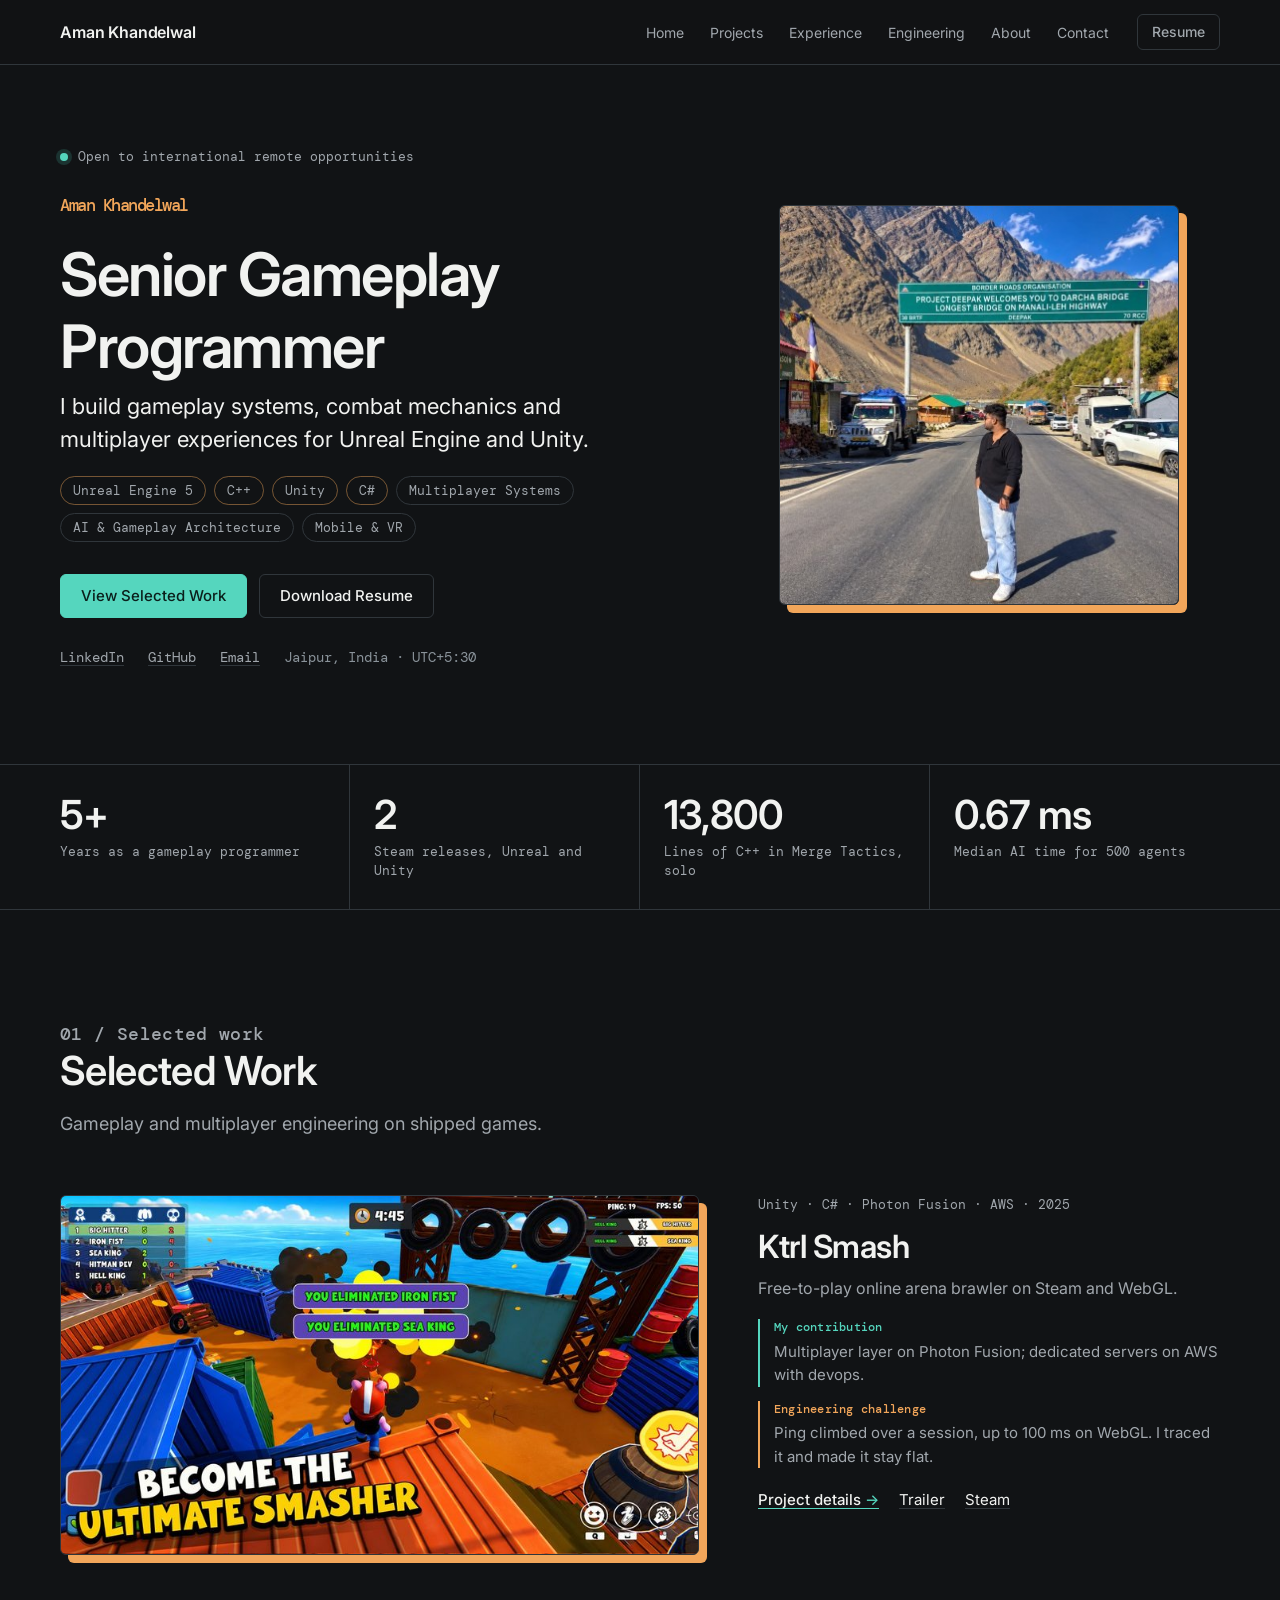
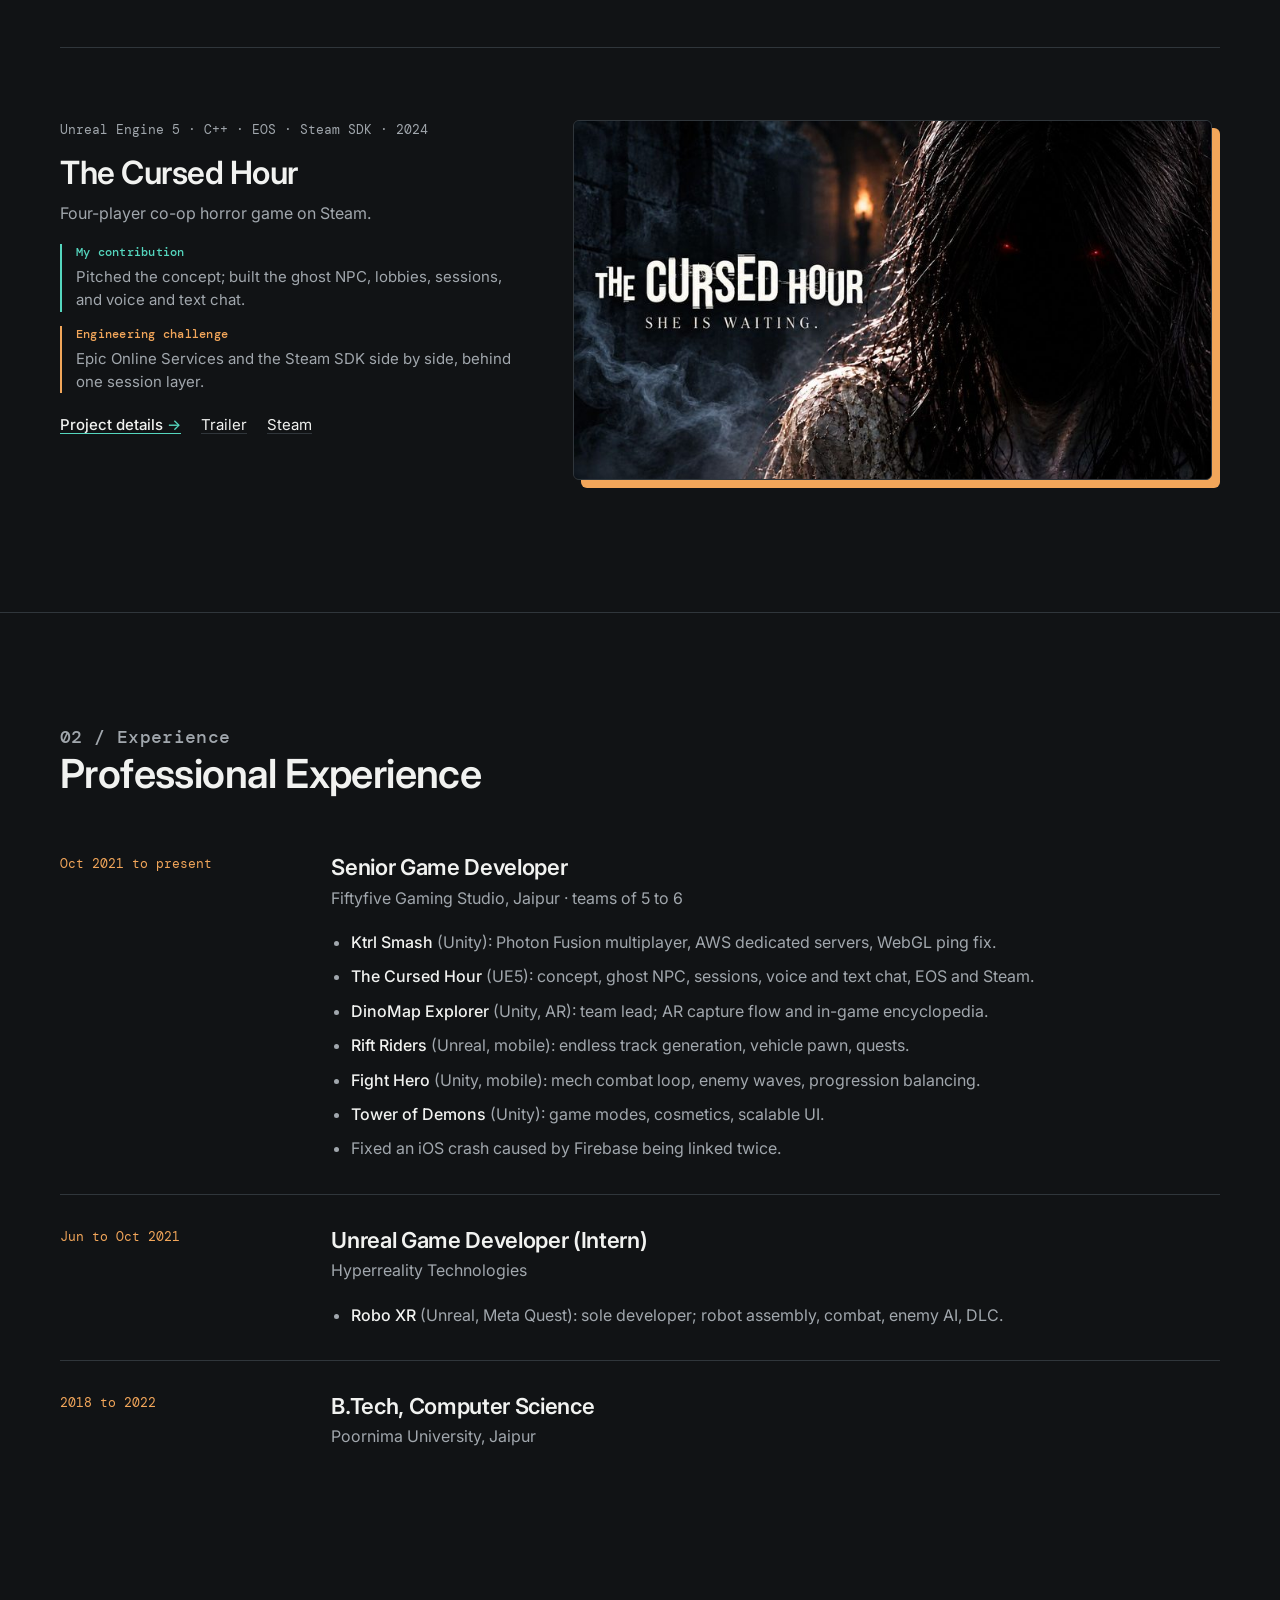
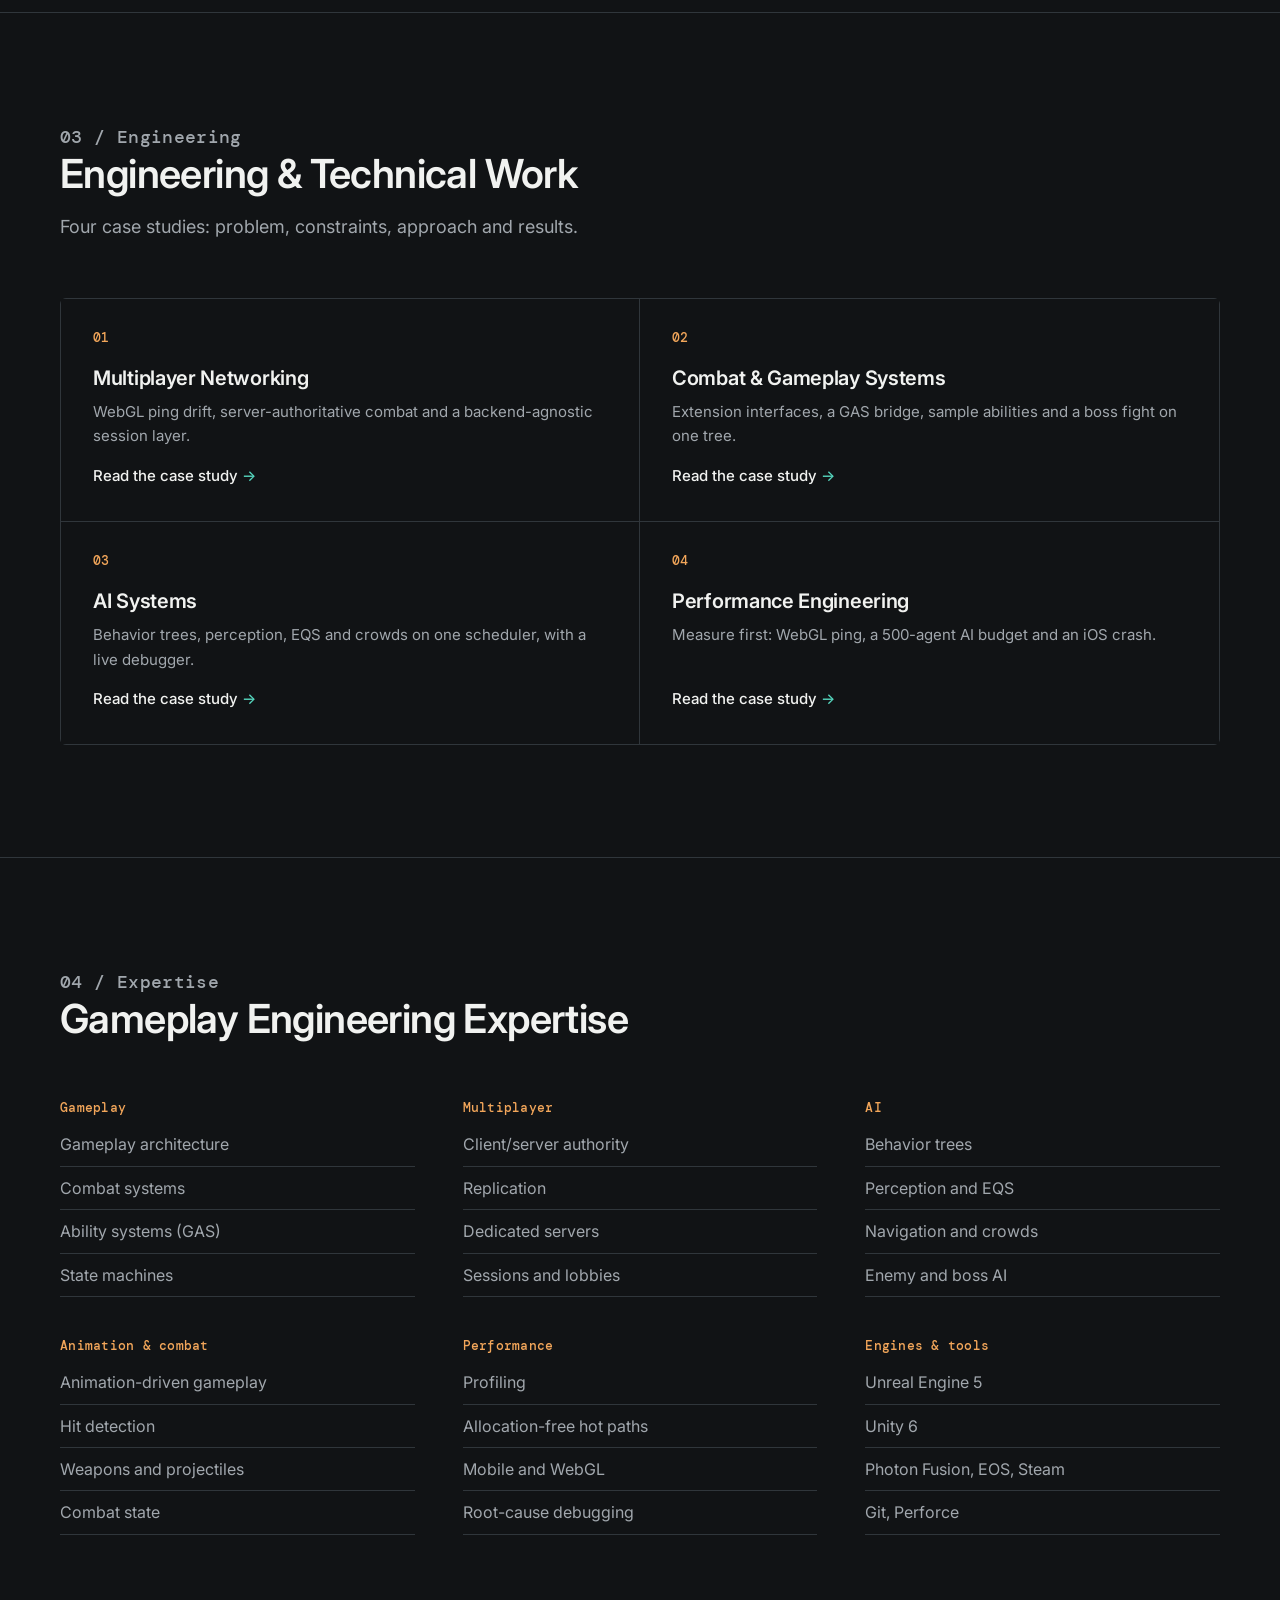
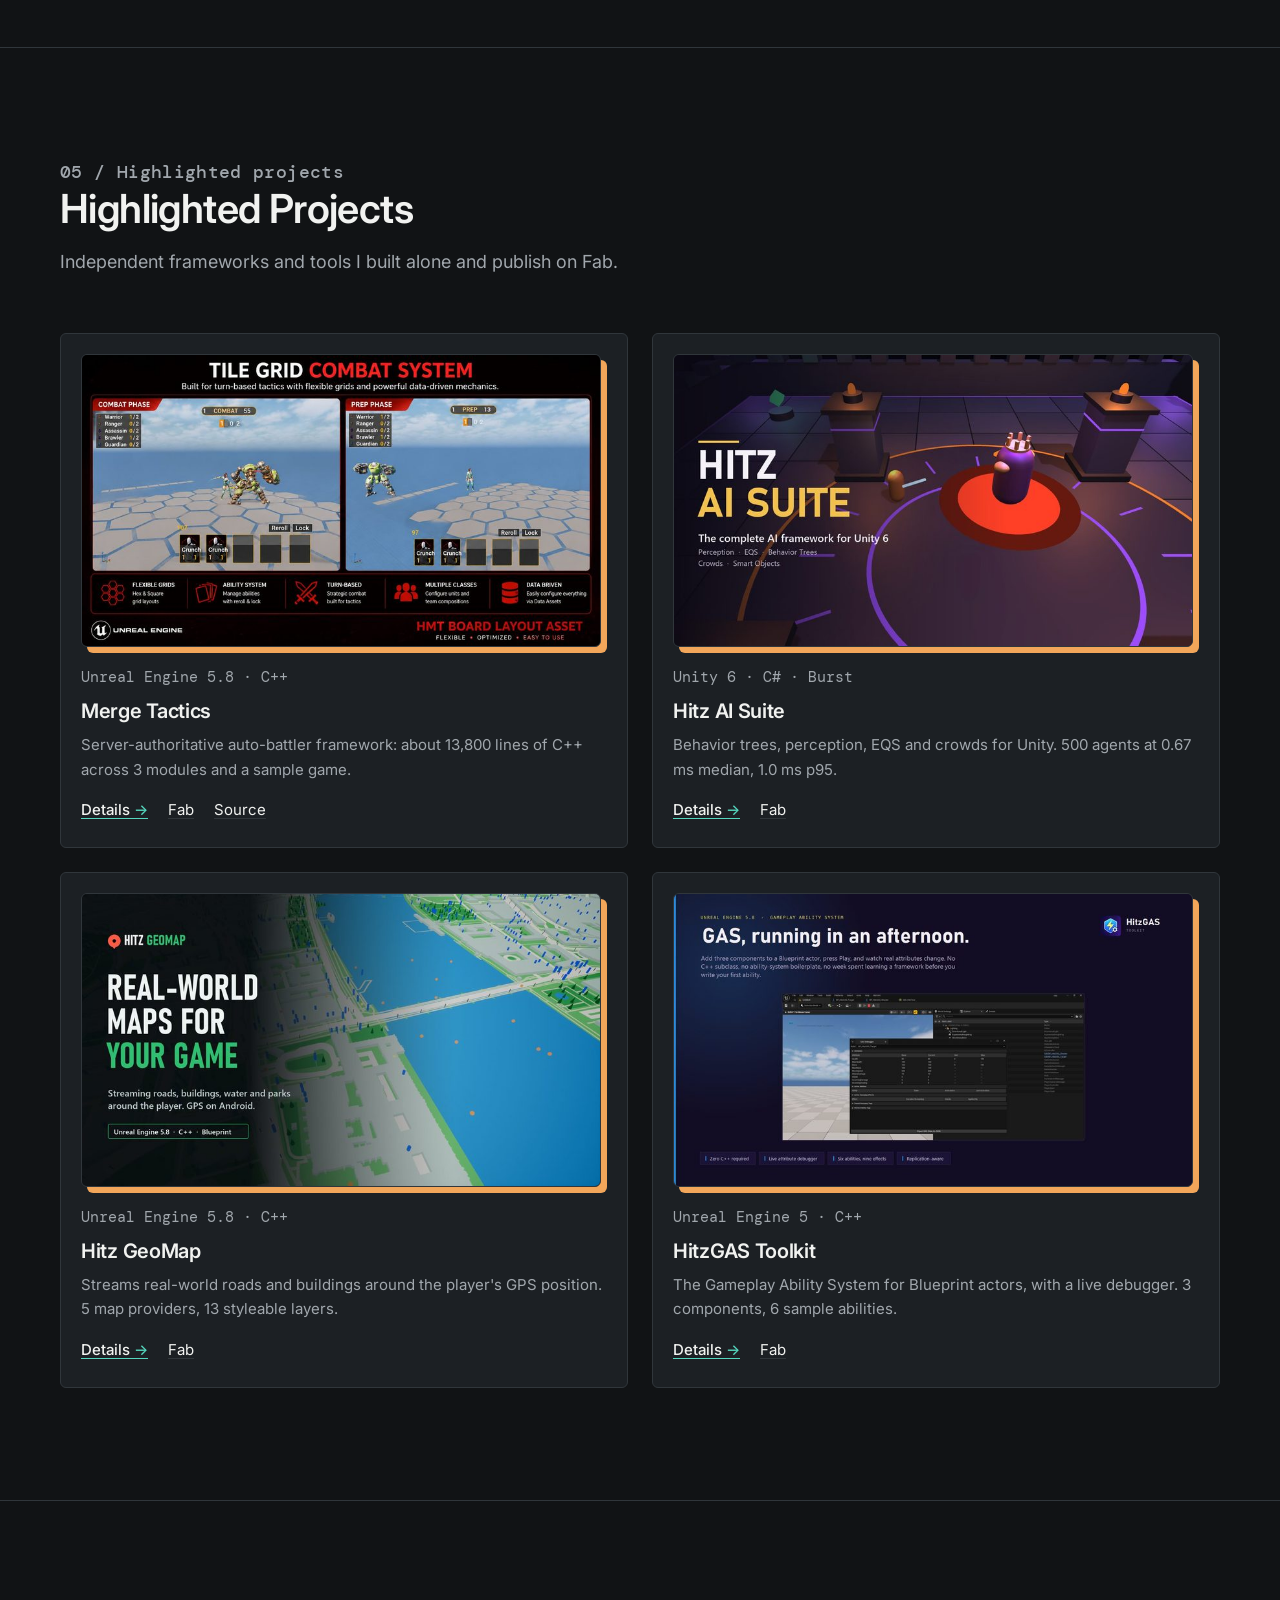
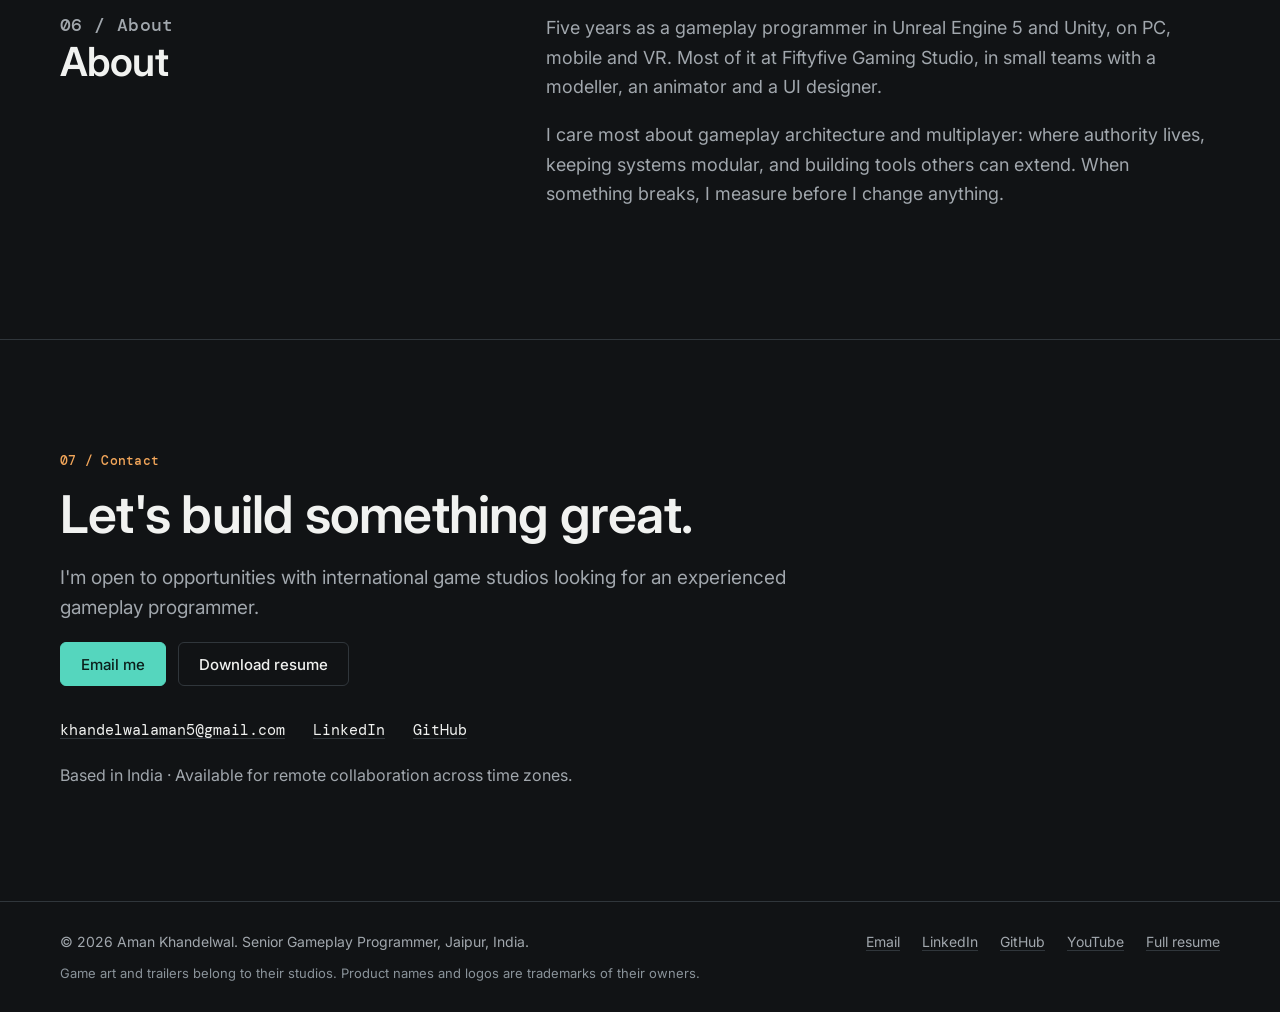
==== commit 73570117: "Move Experience under Selected Work and add verified figures - Order: work, experience, engineering," ====
--- a/index.html
+++ b/index.html
@@ -36,7 +36,7 @@
     <a class="nav__brand" href="index.html">Aman Khandelwal</a>
     <button class="nav__toggle" type="button" aria-expanded="false" aria-controls="site-menu" aria-label="Menu"><span></span><span></span></button>
     <nav id="site-menu" class="nav__menu" aria-label="Main">
-      <ul><li><a href="index.html">Home</a></li><li><a href="index.html#work">Projects</a></li><li><a href="engineering.html">Engineering</a></li><li><a href="index.html#experience">Experience</a></li><li><a href="index.html#about">About</a></li><li><a href="index.html#contact">Contact</a></li></ul>
+      <ul><li><a href="index.html">Home</a></li><li><a href="index.html#work">Projects</a></li><li><a href="index.html#experience">Experience</a></li><li><a href="engineering.html">Engineering</a></li><li><a href="index.html#about">About</a></li><li><a href="index.html#contact">Contact</a></li></ul>
       <a class="btn btn--sm" href="assets/Aman_Khandelwal_Resume.pdf" download>Resume</a>
     </nav>
   </div>
@@ -48,7 +48,7 @@
       <p class="status"><i aria-hidden="true"></i>Open to international remote opportunities</p>
       <h1><span class="hero__name">Aman Khandelwal</span>Senior Gameplay Programmer</h1>
       <p class="hero__say">I build gameplay systems, combat mechanics and multiplayer experiences for Unreal Engine and Unity.</p>
-      <ul class="chips" aria-label="Core technologies"><li>Unreal Engine 5</li><li>C++</li><li>Unity</li><li>C#</li><li>Multiplayer Systems</li><li>AI &amp; Gameplay Architecture</li></ul>
+      <ul class="chips" aria-label="Core technologies"><li>Unreal Engine 5</li><li>C++</li><li>Unity</li><li>C#</li><li>Multiplayer Systems</li><li>AI &amp; Gameplay Architecture</li><li>Mobile &amp; VR</li></ul>
       <div class="btn-row"><a class="btn" href="#work">View Selected Work</a><a class="btn btn--ghost" href="assets/Aman_Khandelwal_Resume.pdf" download>Download Resume</a></div>
       <p class="hero__links"><a href="https://www.linkedin.com/in/aman-khandelwal-b7a3551a1/">LinkedIn</a><a href="https://github.com/hitz482">GitHub</a><a href="mailto:khandelwalaman5@gmail.com">Email</a><span>Jaipur, India &middot; UTC+5:30</span></p>
     </div>
@@ -57,6 +57,12 @@
     </div>
   </div>
 </section>
+<section class="stats" aria-label="Key figures"><div class="wrap"><dl class="stats__row">
+  <div><dt>Years as a gameplay programmer</dt><dd>5+</dd></div>
+  <div><dt>Steam releases, Unreal and Unity</dt><dd>2</dd></div>
+  <div><dt>Lines of C++ in Merge Tactics, solo</dt><dd>13,800</dd></div>
+  <div><dt>Median AI time for 500 agents</dt><dd>0.67 ms</dd></div>
+</dl></div></section>
 <section class="section" id="work" aria-labelledby="work-h"><div class="wrap"><div class="section__head reveal"><p class="eyebrow">01 / Selected work</p><h2 id="work-h">Selected Work</h2><p>Gameplay and multiplayer engineering on shipped games.</p></div><div class="work"><article class="project work__feature reveal"><a class="frame" href="projects/ktrl-smash.html"><img src="assets/img/ktrl-1.jpg" srcset="assets/img/ktrl-1-800.jpg 800w, assets/img/ktrl-1.jpg 1600w" sizes="(min-width: 1024px) 700px, 100vw" alt="Ktrl Smash arena gameplay with the scoreboard and elimination feed" width="1600" height="900" loading="lazy" decoding="async"></a><div>
           <p class="stack">Unity &middot; C# &middot; Photon Fusion &middot; AWS &middot; 2025</p>
           <h3><a href="projects/ktrl-smash.html">Ktrl Smash</a></h3>
@@ -78,11 +84,9 @@
           <div class="project__links"><a class="link" href="projects/the-cursed-hour.html">Project details</a><a href="https://www.youtube.com/watch?v=NNx7tQpRFV0">Trailer</a><a href="https://store.steampowered.com/app/3297310/The_Cursed_Hour/">Steam</a></div>
         </div><a class="frame" href="projects/the-cursed-hour.html"><img src="assets/img/cursed-1.jpg" srcset="assets/img/cursed-1-800.jpg 800w, assets/img/cursed-1.jpg 1600w" sizes="(min-width: 1024px) 700px, 100vw" alt="The Cursed Hour key art: a ghost with red eyes in a dark corridor" width="1600" height="900" loading="lazy" decoding="async"></a></article>
 </div></div></section>
-<section class="section" id="engineering" aria-labelledby="eng-h"><div class="wrap"><div class="section__head reveal"><p class="eyebrow">02 / Engineering</p><h2 id="eng-h">Engineering &amp; Technical Work</h2><p>Four case studies: problem, constraints, approach and results.</p></div><div class="cases reveal"><a class="case" href="engineering.html#networking"><span class="case__n">01</span><h3>Multiplayer Networking</h3><p>WebGL ping drift, server-authoritative combat and a backend-agnostic session layer.</p><span class="link">Read the case study</span></a><a class="case" href="engineering.html#combat"><span class="case__n">02</span><h3>Combat &amp; Gameplay Systems</h3><p>Extension interfaces, a GAS bridge, sample abilities and a boss fight on one tree.</p><span class="link">Read the case study</span></a><a class="case" href="engineering.html#ai"><span class="case__n">03</span><h3>AI Systems</h3><p>Behavior trees, perception, EQS and crowds on one scheduler, with a live debugger.</p><span class="link">Read the case study</span></a><a class="case" href="engineering.html#performance"><span class="case__n">04</span><h3>Performance Engineering</h3><p>Measure first: WebGL ping, a 500-agent AI budget and an iOS crash.</p><span class="link">Read the case study</span></a></div></div></section>
-<section class="section" id="expertise" aria-labelledby="exp-h"><div class="wrap"><div class="section__head reveal"><p class="eyebrow">03 / Expertise</p><h2 id="exp-h">Gameplay Engineering Expertise</h2></div><div class="expertise reveal"><div><h3>Gameplay</h3><ul><li>Gameplay architecture</li><li>Combat systems</li><li>Ability systems (GAS)</li><li>State machines</li></ul></div><div><h3>Multiplayer</h3><ul><li>Client/server authority</li><li>Replication</li><li>Dedicated servers</li><li>Sessions and lobbies</li></ul></div><div><h3>AI</h3><ul><li>Behavior trees</li><li>Perception and EQS</li><li>Navigation and crowds</li><li>Enemy and boss AI</li></ul></div><div><h3>Animation &amp; combat</h3><ul><li>Animation-driven gameplay</li><li>Hit detection</li><li>Weapons and projectiles</li><li>Combat state</li></ul></div><div><h3>Performance</h3><ul><li>Profiling</li><li>Allocation-free hot paths</li><li>Mobile and WebGL</li><li>Root-cause debugging</li></ul></div><div><h3>Engines &amp; tools</h3><ul><li>Unreal Engine 5</li><li>Unity 6</li><li>Photon Fusion, EOS, Steam</li><li>Git, Perforce</li></ul></div></div></div></section>
 <section class="section" id="experience" aria-labelledby="career-h">
   <div class="wrap">
-    <div class="section__head reveal"><p class="eyebrow">04 / Experience</p><h2 id="career-h">Professional Experience</h2></div>
+    <div class="section__head reveal"><p class="eyebrow">02 / Experience</p><h2 id="career-h">Professional Experience</h2></div>
     <div class="reveal">
       <div class="role">
         <div class="role__when">Oct 2021 to present</div>
@@ -115,7 +119,9 @@
     </div>
   </div>
 </section>
-<section class="section" id="independent" aria-labelledby="ind-h"><div class="wrap"><div class="section__head reveal"><p class="eyebrow">05 / Highlighted projects</p><h2 id="ind-h">Highlighted Projects</h2><p>Independent frameworks and tools I built alone and publish on Fab.</p></div><div class="tools reveal"><article class="tool"><a class="frame" href="projects/merge-tactics.html"><img src="assets/img/hitz-screenshot-combat.jpg" srcset="assets/img/hitz-screenshot-combat-800.jpg 800w, assets/img/hitz-screenshot-combat.jpg 1672w" sizes="(min-width: 1024px) 580px, 100vw" alt="Merge Tactics combat on a hex board in Unreal Engine" width="1672" height="941" loading="lazy" decoding="async"></a><p class="stack">Unreal Engine 5.8 &middot; C++</p><h3><a href="projects/merge-tactics.html">Merge Tactics</a></h3><p>Server-authoritative auto-battler framework. About 13,800 lines of C++.</p><div class="project__links"><a class="link" href="projects/merge-tactics.html">Details</a><a href="https://www.fab.com/listings/ead02f11-78dc-43d0-9b92-e5edb8c4cd28">Fab</a><a href="https://github.com/hitz482/HitzMergeTacticsCodeBase">Source</a></div></article><article class="tool"><a class="frame" href="projects/hitz-ai-suite.html"><img src="assets/img/aisuite-cover.jpg" srcset="assets/img/aisuite-cover-800.jpg 800w, assets/img/aisuite-cover.jpg 1280w" sizes="(min-width: 1024px) 580px, 100vw" alt="Hitz AI Suite cover: the Warden boss in its arena" width="1280" height="720" loading="lazy" decoding="async"></a><p class="stack">Unity 6 &middot; C# &middot; Burst</p><h3><a href="projects/hitz-ai-suite.html">Hitz AI Suite</a></h3><p>Behavior trees, perception, EQS and crowds for Unity, with a visual debugger.</p><div class="project__links"><a class="link" href="projects/hitz-ai-suite.html">Details</a><a href="https://www.fab.com/listings/53974d58-8b16-41f3-ba25-da18639515f5">Fab</a></div></article><article class="tool"><a class="frame" href="projects/hitz-geomap.html"><img src="assets/img/geomap-cover.jpg" srcset="assets/img/geomap-cover-800.jpg 800w, assets/img/geomap-cover.jpg 1280w" sizes="(min-width: 1024px) 580px, 100vw" alt="Hitz GeoMap streaming a real city into Unreal Engine" width="1280" height="720" loading="lazy" decoding="async"></a><p class="stack">Unreal Engine 5.8 &middot; C++</p><h3><a href="projects/hitz-geomap.html">Hitz GeoMap</a></h3><p>Streams real-world roads and buildings around the player's GPS position.</p><div class="project__links"><a class="link" href="projects/hitz-geomap.html">Details</a><a href="https://www.fab.com/listings/11ad1758-2a82-41f1-824e-5a4e020bc047">Fab</a></div></article><article class="tool"><a class="frame" href="projects/hitzgas-toolkit.html"><img src="assets/img/gas-cover.jpg" srcset="assets/img/gas-cover-800.jpg 800w, assets/img/gas-cover.jpg 1280w" sizes="(min-width: 1024px) 580px, 100vw" alt="HitzGAS Toolkit cover with the live debugger in the Unreal editor" width="1280" height="720" loading="lazy" decoding="async"></a><p class="stack">Unreal Engine 5 &middot; C++</p><h3><a href="projects/hitzgas-toolkit.html">HitzGAS Toolkit</a></h3><p>The Gameplay Ability System for Blueprint actors, with a live debugger.</p><div class="project__links"><a class="link" href="projects/hitzgas-toolkit.html">Details</a><a href="https://www.fab.com/listings/5bbba0ca-9f37-4822-8fe5-ce48dcadfbb9">Fab</a></div></article></div></div></section>
+<section class="section" id="engineering" aria-labelledby="eng-h"><div class="wrap"><div class="section__head reveal"><p class="eyebrow">03 / Engineering</p><h2 id="eng-h">Engineering &amp; Technical Work</h2><p>Four case studies: problem, constraints, approach and results.</p></div><div class="cases reveal"><a class="case" href="engineering.html#networking"><span class="case__n">01</span><h3>Multiplayer Networking</h3><p>WebGL ping drift, server-authoritative combat and a backend-agnostic session layer.</p><span class="link">Read the case study</span></a><a class="case" href="engineering.html#combat"><span class="case__n">02</span><h3>Combat &amp; Gameplay Systems</h3><p>Extension interfaces, a GAS bridge, sample abilities and a boss fight on one tree.</p><span class="link">Read the case study</span></a><a class="case" href="engineering.html#ai"><span class="case__n">03</span><h3>AI Systems</h3><p>Behavior trees, perception, EQS and crowds on one scheduler, with a live debugger.</p><span class="link">Read the case study</span></a><a class="case" href="engineering.html#performance"><span class="case__n">04</span><h3>Performance Engineering</h3><p>Measure first: WebGL ping, a 500-agent AI budget and an iOS crash.</p><span class="link">Read the case study</span></a></div></div></section>
+<section class="section" id="expertise" aria-labelledby="exp-h"><div class="wrap"><div class="section__head reveal"><p class="eyebrow">04 / Expertise</p><h2 id="exp-h">Gameplay Engineering Expertise</h2></div><div class="expertise reveal"><div><h3>Gameplay</h3><ul><li>Gameplay architecture</li><li>Combat systems</li><li>Ability systems (GAS)</li><li>State machines</li></ul></div><div><h3>Multiplayer</h3><ul><li>Client/server authority</li><li>Replication</li><li>Dedicated servers</li><li>Sessions and lobbies</li></ul></div><div><h3>AI</h3><ul><li>Behavior trees</li><li>Perception and EQS</li><li>Navigation and crowds</li><li>Enemy and boss AI</li></ul></div><div><h3>Animation &amp; combat</h3><ul><li>Animation-driven gameplay</li><li>Hit detection</li><li>Weapons and projectiles</li><li>Combat state</li></ul></div><div><h3>Performance</h3><ul><li>Profiling</li><li>Allocation-free hot paths</li><li>Mobile and WebGL</li><li>Root-cause debugging</li></ul></div><div><h3>Engines &amp; tools</h3><ul><li>Unreal Engine 5</li><li>Unity 6</li><li>Photon Fusion, EOS, Steam</li><li>Git, Perforce</li></ul></div></div></div></section>
+<section class="section" id="independent" aria-labelledby="ind-h"><div class="wrap"><div class="section__head reveal"><p class="eyebrow">05 / Highlighted projects</p><h2 id="ind-h">Highlighted Projects</h2><p>Independent frameworks and tools I built alone and publish on Fab.</p></div><div class="tools reveal"><article class="tool"><a class="frame" href="projects/merge-tactics.html"><img src="assets/img/hitz-screenshot-combat.jpg" srcset="assets/img/hitz-screenshot-combat-800.jpg 800w, assets/img/hitz-screenshot-combat.jpg 1672w" sizes="(min-width: 1024px) 580px, 100vw" alt="Merge Tactics combat on a hex board in Unreal Engine" width="1672" height="941" loading="lazy" decoding="async"></a><p class="stack">Unreal Engine 5.8 &middot; C++</p><h3><a href="projects/merge-tactics.html">Merge Tactics</a></h3><p>Server-authoritative auto-battler framework: about 13,800 lines of C++ across 3 modules and a sample game.</p><div class="project__links"><a class="link" href="projects/merge-tactics.html">Details</a><a href="https://www.fab.com/listings/ead02f11-78dc-43d0-9b92-e5edb8c4cd28">Fab</a><a href="https://github.com/hitz482/HitzMergeTacticsCodeBase">Source</a></div></article><article class="tool"><a class="frame" href="projects/hitz-ai-suite.html"><img src="assets/img/aisuite-cover.jpg" srcset="assets/img/aisuite-cover-800.jpg 800w, assets/img/aisuite-cover.jpg 1280w" sizes="(min-width: 1024px) 580px, 100vw" alt="Hitz AI Suite cover: the Warden boss in its arena" width="1280" height="720" loading="lazy" decoding="async"></a><p class="stack">Unity 6 &middot; C# &middot; Burst</p><h3><a href="projects/hitz-ai-suite.html">Hitz AI Suite</a></h3><p>Behavior trees, perception, EQS and crowds for Unity. 500 agents at 0.67 ms median, 1.0 ms p95.</p><div class="project__links"><a class="link" href="projects/hitz-ai-suite.html">Details</a><a href="https://www.fab.com/listings/53974d58-8b16-41f3-ba25-da18639515f5">Fab</a></div></article><article class="tool"><a class="frame" href="projects/hitz-geomap.html"><img src="assets/img/geomap-cover.jpg" srcset="assets/img/geomap-cover-800.jpg 800w, assets/img/geomap-cover.jpg 1280w" sizes="(min-width: 1024px) 580px, 100vw" alt="Hitz GeoMap streaming a real city into Unreal Engine" width="1280" height="720" loading="lazy" decoding="async"></a><p class="stack">Unreal Engine 5.8 &middot; C++</p><h3><a href="projects/hitz-geomap.html">Hitz GeoMap</a></h3><p>Streams real-world roads and buildings around the player's GPS position. 5 map providers, 13 styleable layers.</p><div class="project__links"><a class="link" href="projects/hitz-geomap.html">Details</a><a href="https://www.fab.com/listings/11ad1758-2a82-41f1-824e-5a4e020bc047">Fab</a></div></article><article class="tool"><a class="frame" href="projects/hitzgas-toolkit.html"><img src="assets/img/gas-cover.jpg" srcset="assets/img/gas-cover-800.jpg 800w, assets/img/gas-cover.jpg 1280w" sizes="(min-width: 1024px) 580px, 100vw" alt="HitzGAS Toolkit cover with the live debugger in the Unreal editor" width="1280" height="720" loading="lazy" decoding="async"></a><p class="stack">Unreal Engine 5 &middot; C++</p><h3><a href="projects/hitzgas-toolkit.html">HitzGAS Toolkit</a></h3><p>The Gameplay Ability System for Blueprint actors, with a live debugger. 3 components, 6 sample abilities.</p><div class="project__links"><a class="link" href="projects/hitzgas-toolkit.html">Details</a><a href="https://www.fab.com/listings/5bbba0ca-9f37-4822-8fe5-ce48dcadfbb9">Fab</a></div></article></div></div></section>
 <section class="section" id="about" aria-labelledby="about-h">
   <div class="wrap about reveal">
     <div class="section__head"><p class="eyebrow">06 / About</p><h2 id="about-h">About</h2></div>
--- a/style.css
+++ b/style.css
@@ -96,11 +96,21 @@
 .hero__thumbs span { position: absolute; left: 0; right: 0; bottom: 0; padding: 18px 10px 8px; font: 400 12px/1.3 var(--mono); background: linear-gradient(transparent, rgb(17 19 21 / .88)); }
 .work__feature.work__feature--rev { grid-template-columns: minmax(0, 5fr) minmax(0, 7fr); border-top: 1px solid var(--border); padding-top: clamp(40px, 6vw, 72px); }
 .more { color: var(--text-2); margin: 0; }
+.stats { border-top: 1px solid var(--border); }
+.stats__row { display: grid; grid-template-columns: repeat(4, minmax(0, 1fr)); margin: 0; }
+.stats__row div { display: flex; flex-direction: column-reverse; justify-content: flex-end; gap: 6px; padding: 28px 24px; border-right: 1px solid var(--border); }
+.stats__row div:first-child { padding-left: 0; }
+.stats__row div:last-child { border-right: 0; }
+.stats__row dd { margin: 0; font: 600 clamp(28px, 3.2vw, 40px)/1.1 var(--font); letter-spacing: -.02em; color: var(--text); }
+.stats__row dt { font: 400 13px/1.45 var(--mono); color: var(--text-2); }
 /* media frame */
 .frame { display: block; border: 1px solid var(--border); border-radius: var(--r); overflow: hidden; background: var(--surface); }
 .frame img { width: 100%; aspect-ratio: 16 / 9; object-fit: cover; }
 .frame--contain img { object-fit: contain; background: #0d0f10; }
 .frame--natural img { aspect-ratio: auto; }
+/* same treatment as the profile photo: thin border + amber offset block */
+.frame, .trailer { --off: 8px; box-shadow: var(--off) var(--off) 0 var(--accent-2); margin-right: var(--off); margin-bottom: var(--off); }
+.tool > .frame, .shots .frame { --off: 6px; }
 
 /* selected work */
 .work { display: grid; gap: clamp(40px, 6vw, 72px); }
@@ -199,11 +209,11 @@
 .doc__body ul, .doc__body ol.list { padding-left: 22px; display: grid; gap: 10px; margin-bottom: 1em; }
 .doc__body li b, .doc__body p b { color: var(--text); font-weight: 500; }
 .doc__body .frame, .doc__body .diagram, .doc__body .code, .doc__body .trailer { margin: 24px 0; }
-.shots { display: grid; grid-template-columns: repeat(2, minmax(0, 1fr)); gap: 16px; margin: 24px 0; }
+.shots { display: grid; grid-template-columns: repeat(2, minmax(0, 1fr)); gap: 24px; margin: 24px 0; }
 .shots .frame { margin: 0; }
 .shot { margin: 24px 0; }
 .shots .shot { margin: 0; }
-.shot figcaption { margin-top: 10px; font-size: 14px; color: var(--text-2); }
+.shot figcaption { margin-top: 14px; font-size: 14px; color: var(--text-2); }
 .doc__body .shot .frame { margin: 0; }
 .case-study { padding: clamp(56px, 8vw, 88px) 0; border-top: 1px solid var(--border); }
 .case-study > .wrap > h2 { font-size: clamp(28px, 3.4vw, 40px); margin-bottom: 14px; }
@@ -264,8 +274,15 @@
   .expertise { grid-template-columns: 1fr; gap: 32px; }
   .role { grid-template-columns: 1fr; }
   .hero__grid { grid-template-columns: 1fr; }
+  .stats__row { grid-template-columns: repeat(2, minmax(0, 1fr)); }
+  .stats__row div { border-bottom: 1px solid var(--border); }
+  .stats__row div:nth-child(2n) { border-right: 0; }
+  .stats__row div:nth-child(odd) { padding-left: 0; }
+  .stats__row div:nth-last-child(-n+2) { border-bottom: 0; }
   .hero__side { justify-content: flex-start; }
   .hero__photo { width: min(320px, 88%); }
+  .frame, .trailer { --off: 6px; }
+  .hero__photo { box-shadow: 6px 6px 0 var(--accent-2); }
   .btn-row .btn { flex: 1 1 100%; }
   .code { font-size: 12px; }
   .lead { font-size: 17px; }
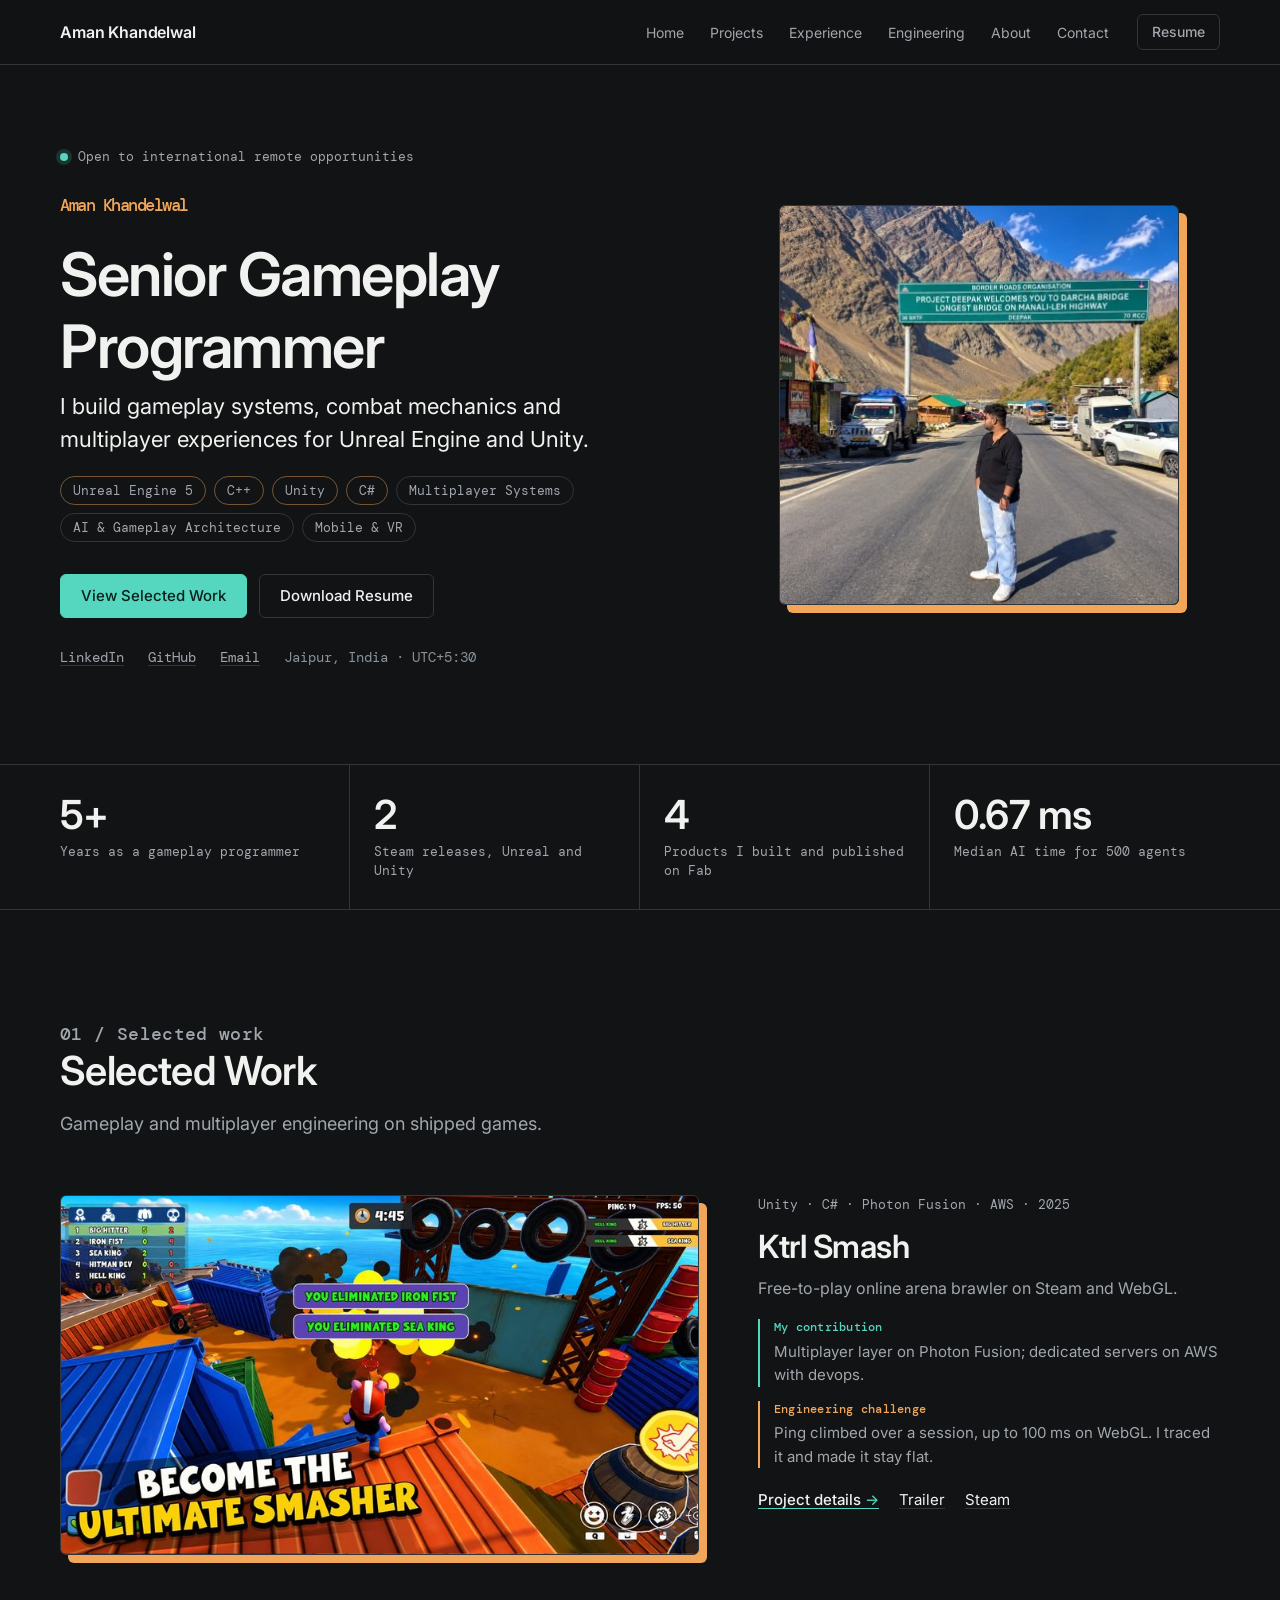
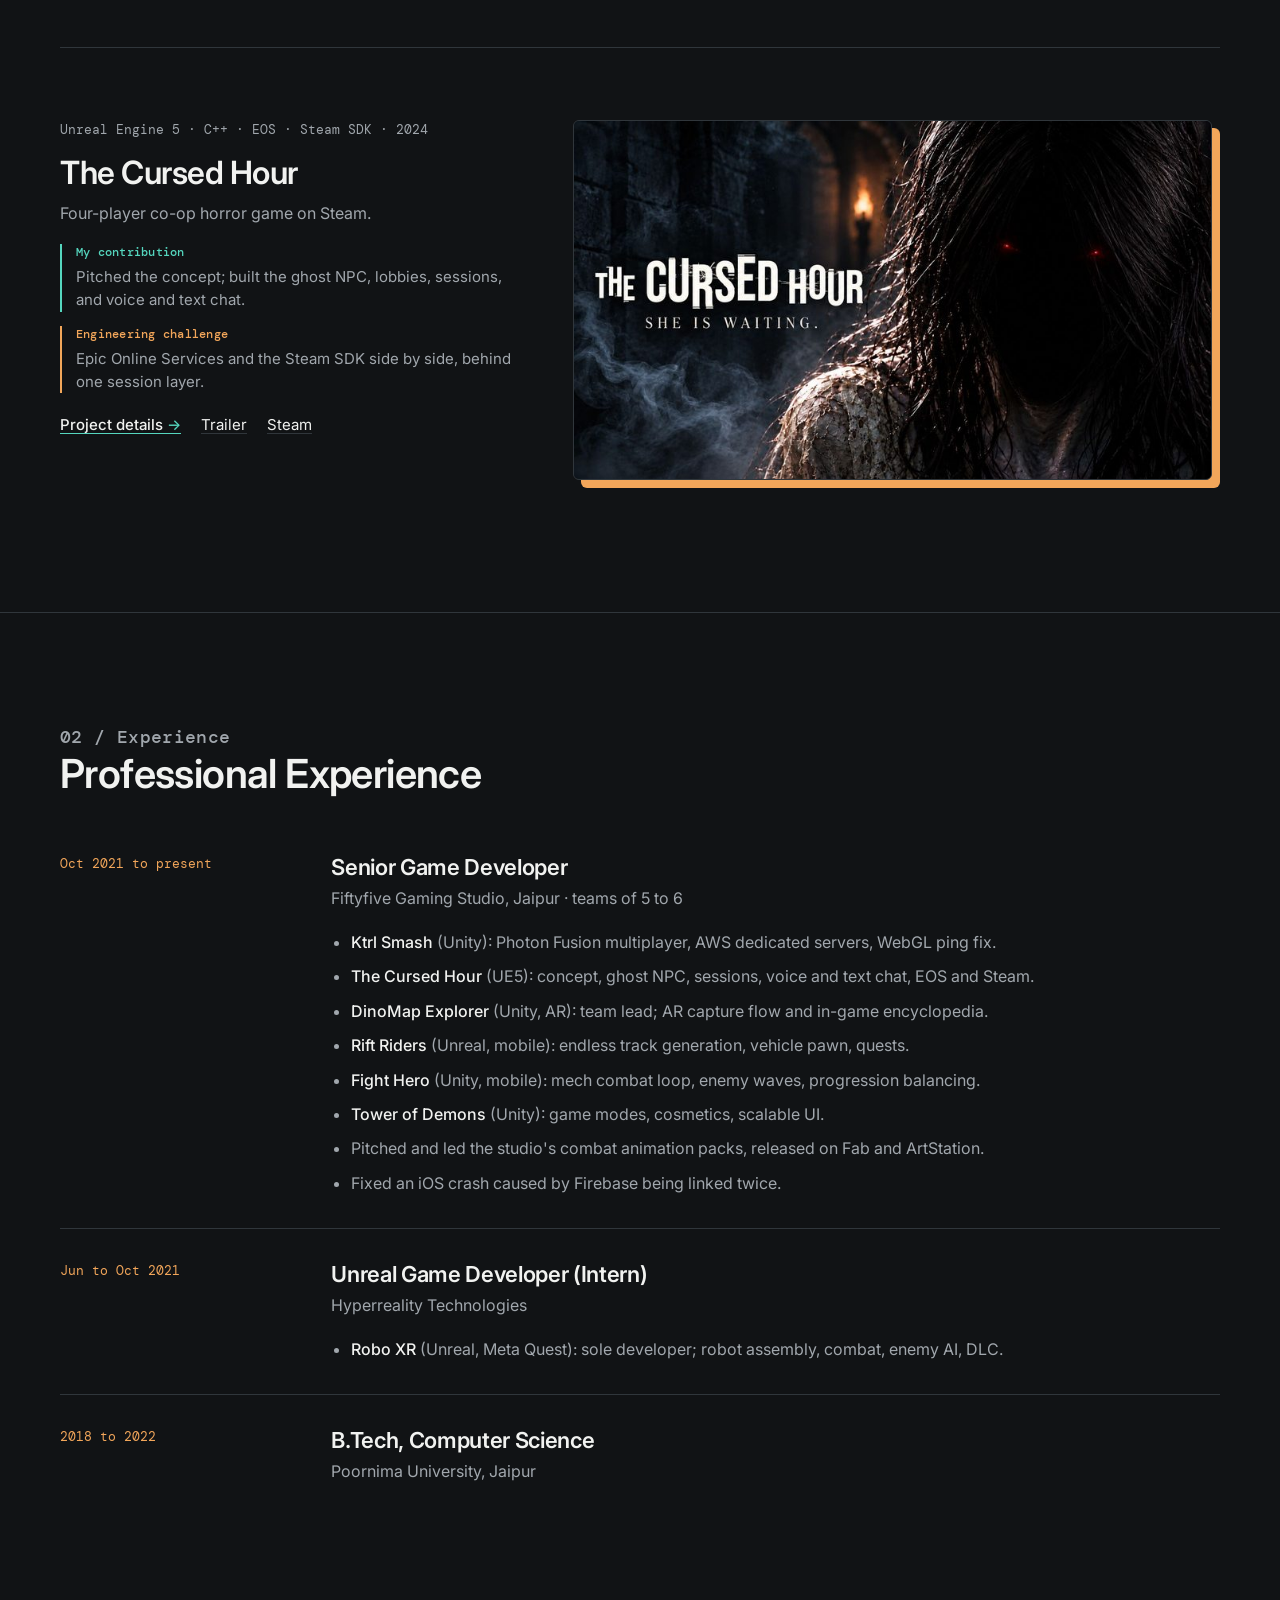
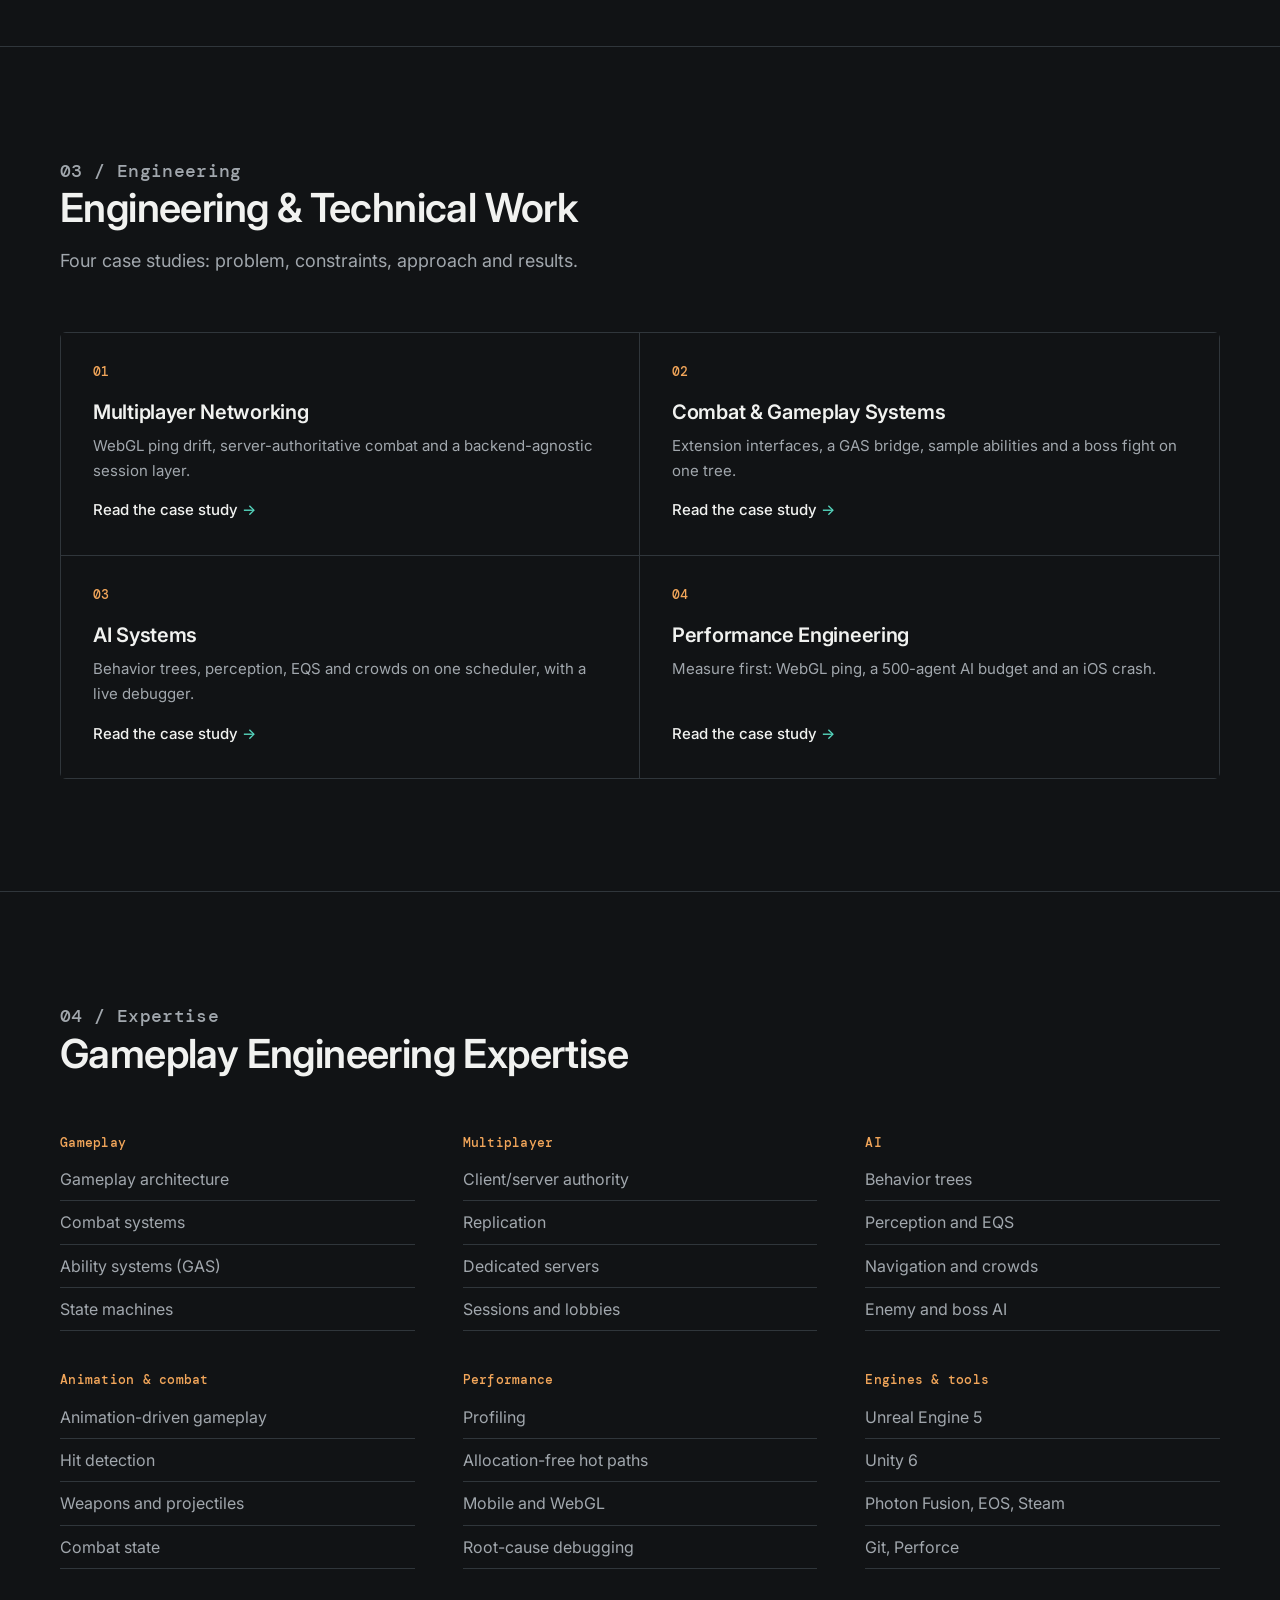
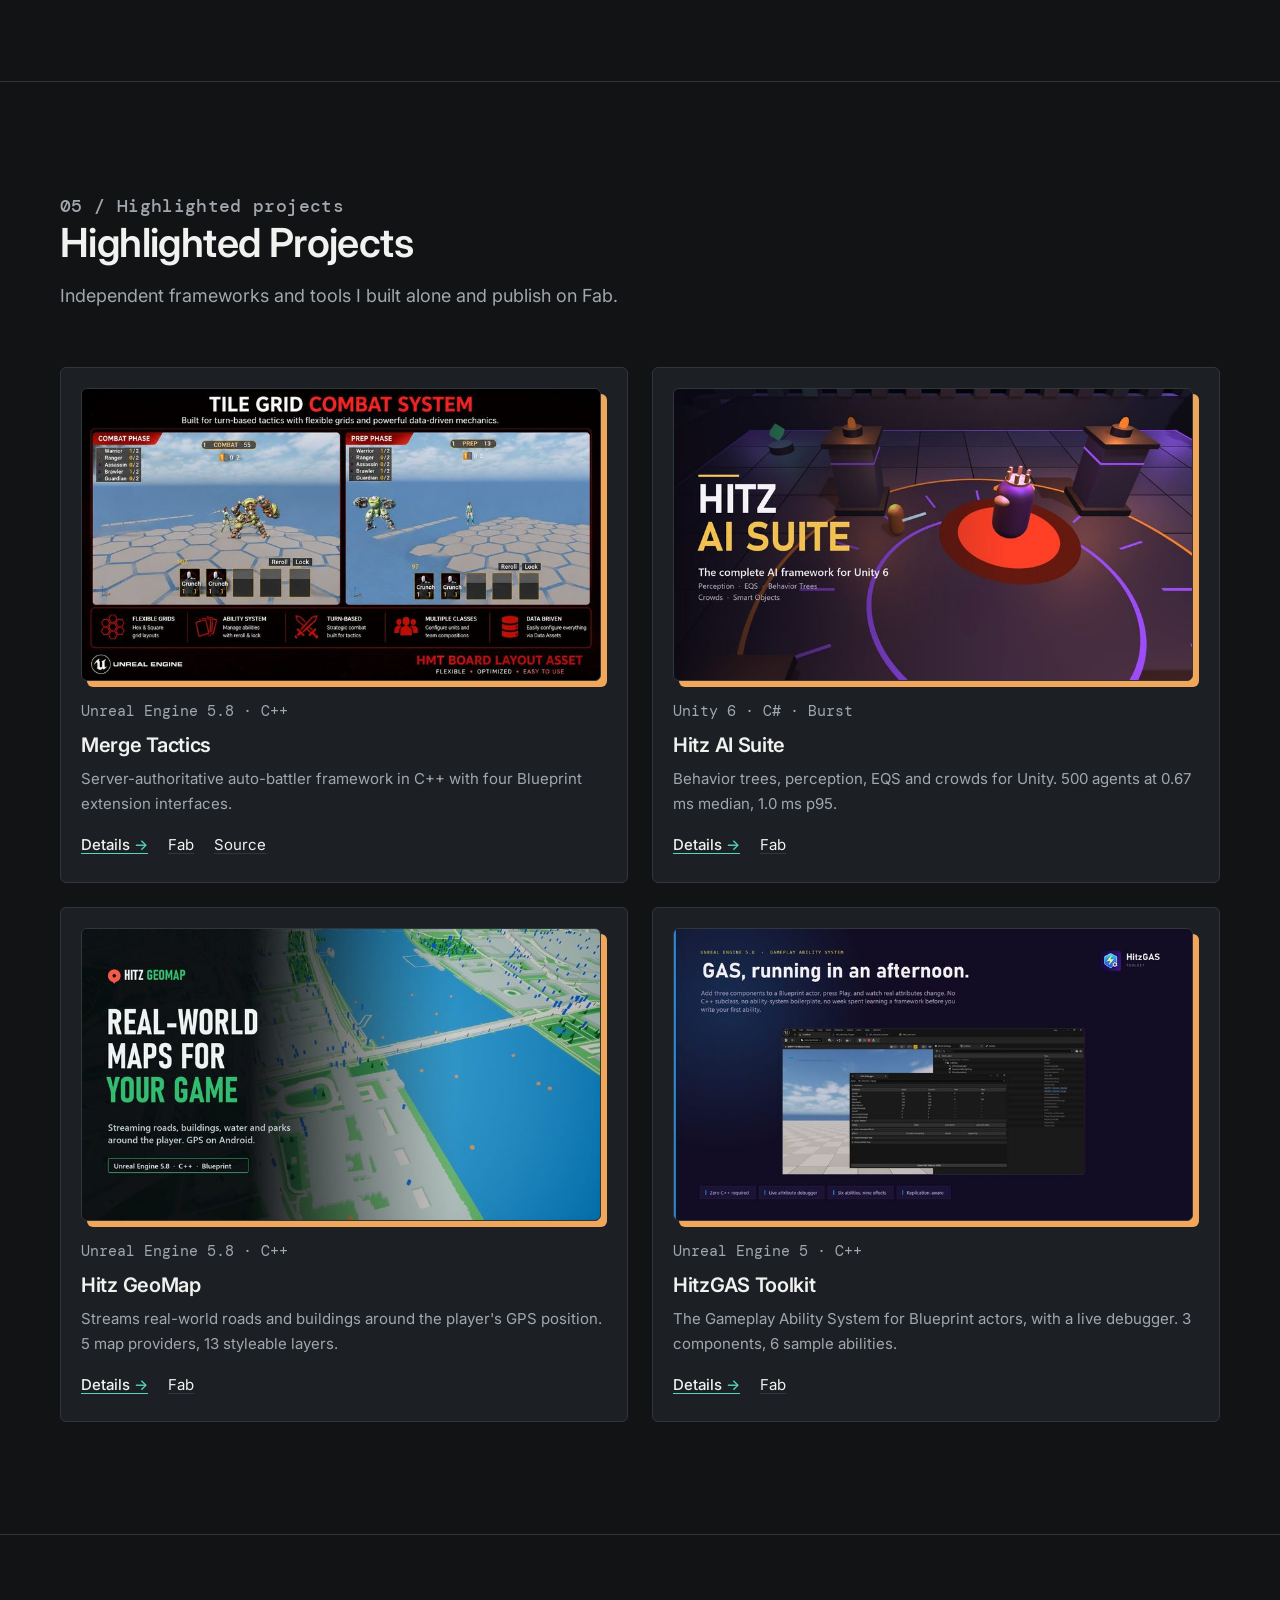
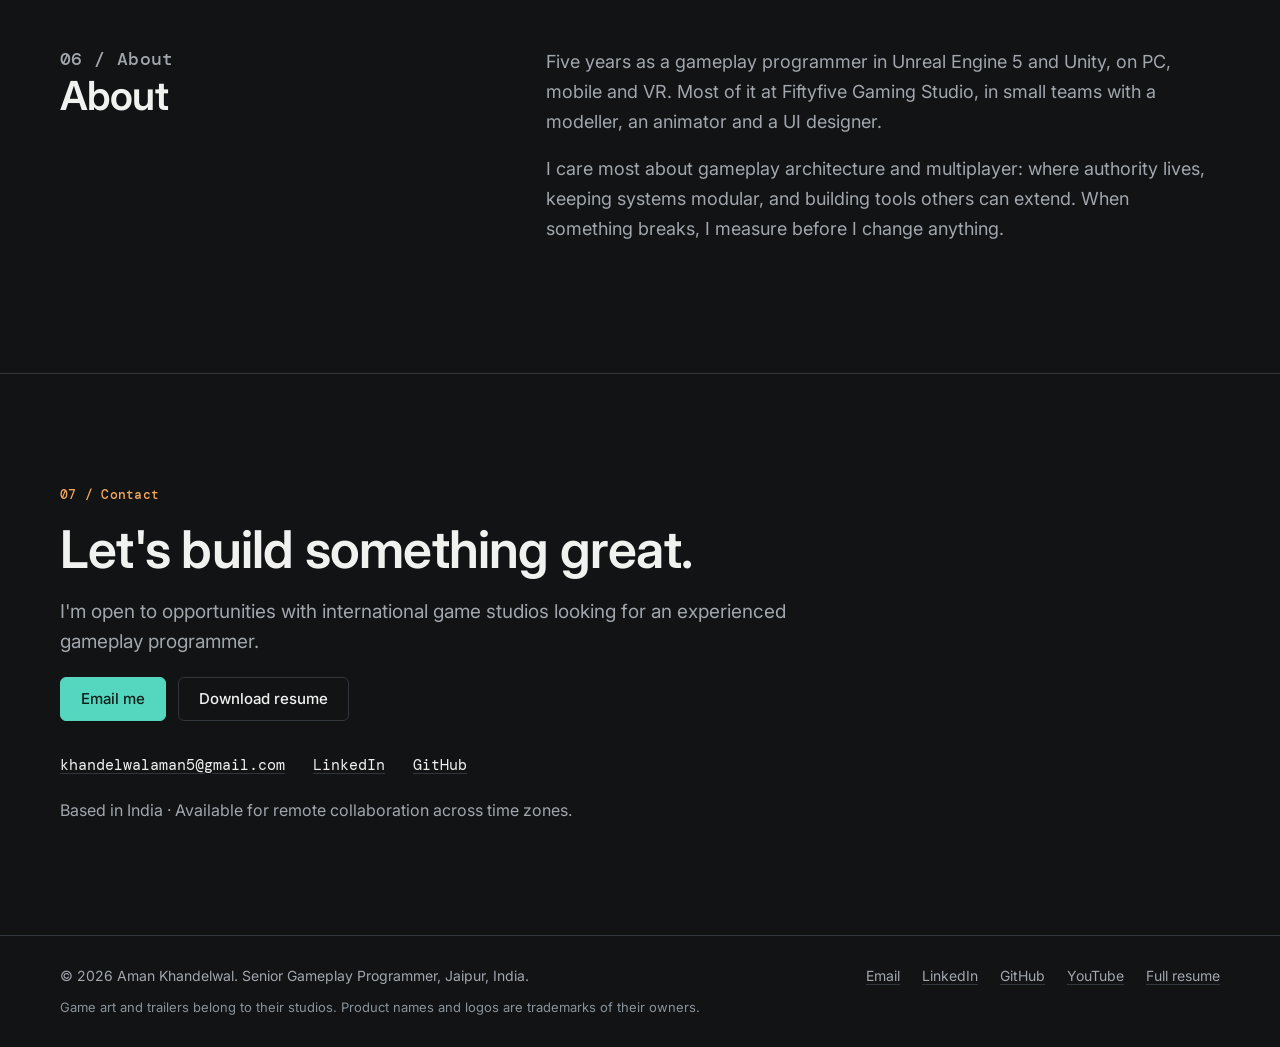
==== commit 7a31d9be: "Remove C++ line counts; add animation-pack leadership line - Drop every lines-of-code figure (stats " ====
--- a/index.html
+++ b/index.html
@@ -60,7 +60,7 @@
 <section class="stats" aria-label="Key figures"><div class="wrap"><dl class="stats__row">
   <div><dt>Years as a gameplay programmer</dt><dd>5+</dd></div>
   <div><dt>Steam releases, Unreal and Unity</dt><dd>2</dd></div>
-  <div><dt>Lines of C++ in Merge Tactics, solo</dt><dd>13,800</dd></div>
+  <div><dt>Products I built and published on Fab</dt><dd>4</dd></div>
   <div><dt>Median AI time for 500 agents</dt><dd>0.67 ms</dd></div>
 </dl></div></section>
 <section class="section" id="work" aria-labelledby="work-h"><div class="wrap"><div class="section__head reveal"><p class="eyebrow">01 / Selected work</p><h2 id="work-h">Selected Work</h2><p>Gameplay and multiplayer engineering on shipped games.</p></div><div class="work"><article class="project work__feature reveal"><a class="frame" href="projects/ktrl-smash.html"><img src="assets/img/ktrl-1.jpg" srcset="assets/img/ktrl-1-800.jpg 800w, assets/img/ktrl-1.jpg 1600w" sizes="(min-width: 1024px) 700px, 100vw" alt="Ktrl Smash arena gameplay with the scoreboard and elimination feed" width="1600" height="900" loading="lazy" decoding="async"></a><div>
@@ -100,6 +100,7 @@
             <li><b>Rift Riders</b> (Unreal, mobile): endless track generation, vehicle pawn, quests.</li>
             <li><b>Fight Hero</b> (Unity, mobile): mech combat loop, enemy waves, progression balancing.</li>
             <li><b>Tower of Demons</b> (Unity): game modes, cosmetics, scalable UI.</li>
+            <li>Pitched and led the studio's combat animation packs, released on Fab and ArtStation.</li>
             <li>Fixed an iOS crash caused by Firebase being linked twice.</li>
           </ul>
         </div>
@@ -121,7 +122,7 @@
 </section>
 <section class="section" id="engineering" aria-labelledby="eng-h"><div class="wrap"><div class="section__head reveal"><p class="eyebrow">03 / Engineering</p><h2 id="eng-h">Engineering &amp; Technical Work</h2><p>Four case studies: problem, constraints, approach and results.</p></div><div class="cases reveal"><a class="case" href="engineering.html#networking"><span class="case__n">01</span><h3>Multiplayer Networking</h3><p>WebGL ping drift, server-authoritative combat and a backend-agnostic session layer.</p><span class="link">Read the case study</span></a><a class="case" href="engineering.html#combat"><span class="case__n">02</span><h3>Combat &amp; Gameplay Systems</h3><p>Extension interfaces, a GAS bridge, sample abilities and a boss fight on one tree.</p><span class="link">Read the case study</span></a><a class="case" href="engineering.html#ai"><span class="case__n">03</span><h3>AI Systems</h3><p>Behavior trees, perception, EQS and crowds on one scheduler, with a live debugger.</p><span class="link">Read the case study</span></a><a class="case" href="engineering.html#performance"><span class="case__n">04</span><h3>Performance Engineering</h3><p>Measure first: WebGL ping, a 500-agent AI budget and an iOS crash.</p><span class="link">Read the case study</span></a></div></div></section>
 <section class="section" id="expertise" aria-labelledby="exp-h"><div class="wrap"><div class="section__head reveal"><p class="eyebrow">04 / Expertise</p><h2 id="exp-h">Gameplay Engineering Expertise</h2></div><div class="expertise reveal"><div><h3>Gameplay</h3><ul><li>Gameplay architecture</li><li>Combat systems</li><li>Ability systems (GAS)</li><li>State machines</li></ul></div><div><h3>Multiplayer</h3><ul><li>Client/server authority</li><li>Replication</li><li>Dedicated servers</li><li>Sessions and lobbies</li></ul></div><div><h3>AI</h3><ul><li>Behavior trees</li><li>Perception and EQS</li><li>Navigation and crowds</li><li>Enemy and boss AI</li></ul></div><div><h3>Animation &amp; combat</h3><ul><li>Animation-driven gameplay</li><li>Hit detection</li><li>Weapons and projectiles</li><li>Combat state</li></ul></div><div><h3>Performance</h3><ul><li>Profiling</li><li>Allocation-free hot paths</li><li>Mobile and WebGL</li><li>Root-cause debugging</li></ul></div><div><h3>Engines &amp; tools</h3><ul><li>Unreal Engine 5</li><li>Unity 6</li><li>Photon Fusion, EOS, Steam</li><li>Git, Perforce</li></ul></div></div></div></section>
-<section class="section" id="independent" aria-labelledby="ind-h"><div class="wrap"><div class="section__head reveal"><p class="eyebrow">05 / Highlighted projects</p><h2 id="ind-h">Highlighted Projects</h2><p>Independent frameworks and tools I built alone and publish on Fab.</p></div><div class="tools reveal"><article class="tool"><a class="frame" href="projects/merge-tactics.html"><img src="assets/img/hitz-screenshot-combat.jpg" srcset="assets/img/hitz-screenshot-combat-800.jpg 800w, assets/img/hitz-screenshot-combat.jpg 1672w" sizes="(min-width: 1024px) 580px, 100vw" alt="Merge Tactics combat on a hex board in Unreal Engine" width="1672" height="941" loading="lazy" decoding="async"></a><p class="stack">Unreal Engine 5.8 &middot; C++</p><h3><a href="projects/merge-tactics.html">Merge Tactics</a></h3><p>Server-authoritative auto-battler framework: about 13,800 lines of C++ across 3 modules and a sample game.</p><div class="project__links"><a class="link" href="projects/merge-tactics.html">Details</a><a href="https://www.fab.com/listings/ead02f11-78dc-43d0-9b92-e5edb8c4cd28">Fab</a><a href="https://github.com/hitz482/HitzMergeTacticsCodeBase">Source</a></div></article><article class="tool"><a class="frame" href="projects/hitz-ai-suite.html"><img src="assets/img/aisuite-cover.jpg" srcset="assets/img/aisuite-cover-800.jpg 800w, assets/img/aisuite-cover.jpg 1280w" sizes="(min-width: 1024px) 580px, 100vw" alt="Hitz AI Suite cover: the Warden boss in its arena" width="1280" height="720" loading="lazy" decoding="async"></a><p class="stack">Unity 6 &middot; C# &middot; Burst</p><h3><a href="projects/hitz-ai-suite.html">Hitz AI Suite</a></h3><p>Behavior trees, perception, EQS and crowds for Unity. 500 agents at 0.67 ms median, 1.0 ms p95.</p><div class="project__links"><a class="link" href="projects/hitz-ai-suite.html">Details</a><a href="https://www.fab.com/listings/53974d58-8b16-41f3-ba25-da18639515f5">Fab</a></div></article><article class="tool"><a class="frame" href="projects/hitz-geomap.html"><img src="assets/img/geomap-cover.jpg" srcset="assets/img/geomap-cover-800.jpg 800w, assets/img/geomap-cover.jpg 1280w" sizes="(min-width: 1024px) 580px, 100vw" alt="Hitz GeoMap streaming a real city into Unreal Engine" width="1280" height="720" loading="lazy" decoding="async"></a><p class="stack">Unreal Engine 5.8 &middot; C++</p><h3><a href="projects/hitz-geomap.html">Hitz GeoMap</a></h3><p>Streams real-world roads and buildings around the player's GPS position. 5 map providers, 13 styleable layers.</p><div class="project__links"><a class="link" href="projects/hitz-geomap.html">Details</a><a href="https://www.fab.com/listings/11ad1758-2a82-41f1-824e-5a4e020bc047">Fab</a></div></article><article class="tool"><a class="frame" href="projects/hitzgas-toolkit.html"><img src="assets/img/gas-cover.jpg" srcset="assets/img/gas-cover-800.jpg 800w, assets/img/gas-cover.jpg 1280w" sizes="(min-width: 1024px) 580px, 100vw" alt="HitzGAS Toolkit cover with the live debugger in the Unreal editor" width="1280" height="720" loading="lazy" decoding="async"></a><p class="stack">Unreal Engine 5 &middot; C++</p><h3><a href="projects/hitzgas-toolkit.html">HitzGAS Toolkit</a></h3><p>The Gameplay Ability System for Blueprint actors, with a live debugger. 3 components, 6 sample abilities.</p><div class="project__links"><a class="link" href="projects/hitzgas-toolkit.html">Details</a><a href="https://www.fab.com/listings/5bbba0ca-9f37-4822-8fe5-ce48dcadfbb9">Fab</a></div></article></div></div></section>
+<section class="section" id="independent" aria-labelledby="ind-h"><div class="wrap"><div class="section__head reveal"><p class="eyebrow">05 / Highlighted projects</p><h2 id="ind-h">Highlighted Projects</h2><p>Independent frameworks and tools I built alone and publish on Fab.</p></div><div class="tools reveal"><article class="tool"><a class="frame" href="projects/merge-tactics.html"><img src="assets/img/hitz-screenshot-combat.jpg" srcset="assets/img/hitz-screenshot-combat-800.jpg 800w, assets/img/hitz-screenshot-combat.jpg 1672w" sizes="(min-width: 1024px) 580px, 100vw" alt="Merge Tactics combat on a hex board in Unreal Engine" width="1672" height="941" loading="lazy" decoding="async"></a><p class="stack">Unreal Engine 5.8 &middot; C++</p><h3><a href="projects/merge-tactics.html">Merge Tactics</a></h3><p>Server-authoritative auto-battler framework in C++ with four Blueprint extension interfaces.</p><div class="project__links"><a class="link" href="projects/merge-tactics.html">Details</a><a href="https://www.fab.com/listings/ead02f11-78dc-43d0-9b92-e5edb8c4cd28">Fab</a><a href="https://github.com/hitz482/HitzMergeTacticsCodeBase">Source</a></div></article><article class="tool"><a class="frame" href="projects/hitz-ai-suite.html"><img src="assets/img/aisuite-cover.jpg" srcset="assets/img/aisuite-cover-800.jpg 800w, assets/img/aisuite-cover.jpg 1280w" sizes="(min-width: 1024px) 580px, 100vw" alt="Hitz AI Suite cover: the Warden boss in its arena" width="1280" height="720" loading="lazy" decoding="async"></a><p class="stack">Unity 6 &middot; C# &middot; Burst</p><h3><a href="projects/hitz-ai-suite.html">Hitz AI Suite</a></h3><p>Behavior trees, perception, EQS and crowds for Unity. 500 agents at 0.67 ms median, 1.0 ms p95.</p><div class="project__links"><a class="link" href="projects/hitz-ai-suite.html">Details</a><a href="https://www.fab.com/listings/53974d58-8b16-41f3-ba25-da18639515f5">Fab</a></div></article><article class="tool"><a class="frame" href="projects/hitz-geomap.html"><img src="assets/img/geomap-cover.jpg" srcset="assets/img/geomap-cover-800.jpg 800w, assets/img/geomap-cover.jpg 1280w" sizes="(min-width: 1024px) 580px, 100vw" alt="Hitz GeoMap streaming a real city into Unreal Engine" width="1280" height="720" loading="lazy" decoding="async"></a><p class="stack">Unreal Engine 5.8 &middot; C++</p><h3><a href="projects/hitz-geomap.html">Hitz GeoMap</a></h3><p>Streams real-world roads and buildings around the player's GPS position. 5 map providers, 13 styleable layers.</p><div class="project__links"><a class="link" href="projects/hitz-geomap.html">Details</a><a href="https://www.fab.com/listings/11ad1758-2a82-41f1-824e-5a4e020bc047">Fab</a></div></article><article class="tool"><a class="frame" href="projects/hitzgas-toolkit.html"><img src="assets/img/gas-cover.jpg" srcset="assets/img/gas-cover-800.jpg 800w, assets/img/gas-cover.jpg 1280w" sizes="(min-width: 1024px) 580px, 100vw" alt="HitzGAS Toolkit cover with the live debugger in the Unreal editor" width="1280" height="720" loading="lazy" decoding="async"></a><p class="stack">Unreal Engine 5 &middot; C++</p><h3><a href="projects/hitzgas-toolkit.html">HitzGAS Toolkit</a></h3><p>The Gameplay Ability System for Blueprint actors, with a live debugger. 3 components, 6 sample abilities.</p><div class="project__links"><a class="link" href="projects/hitzgas-toolkit.html">Details</a><a href="https://www.fab.com/listings/5bbba0ca-9f37-4822-8fe5-ce48dcadfbb9">Fab</a></div></article></div></div></section>
 <section class="section" id="about" aria-labelledby="about-h">
   <div class="wrap about reveal">
     <div class="section__head"><p class="eyebrow">06 / About</p><h2 id="about-h">About</h2></div>
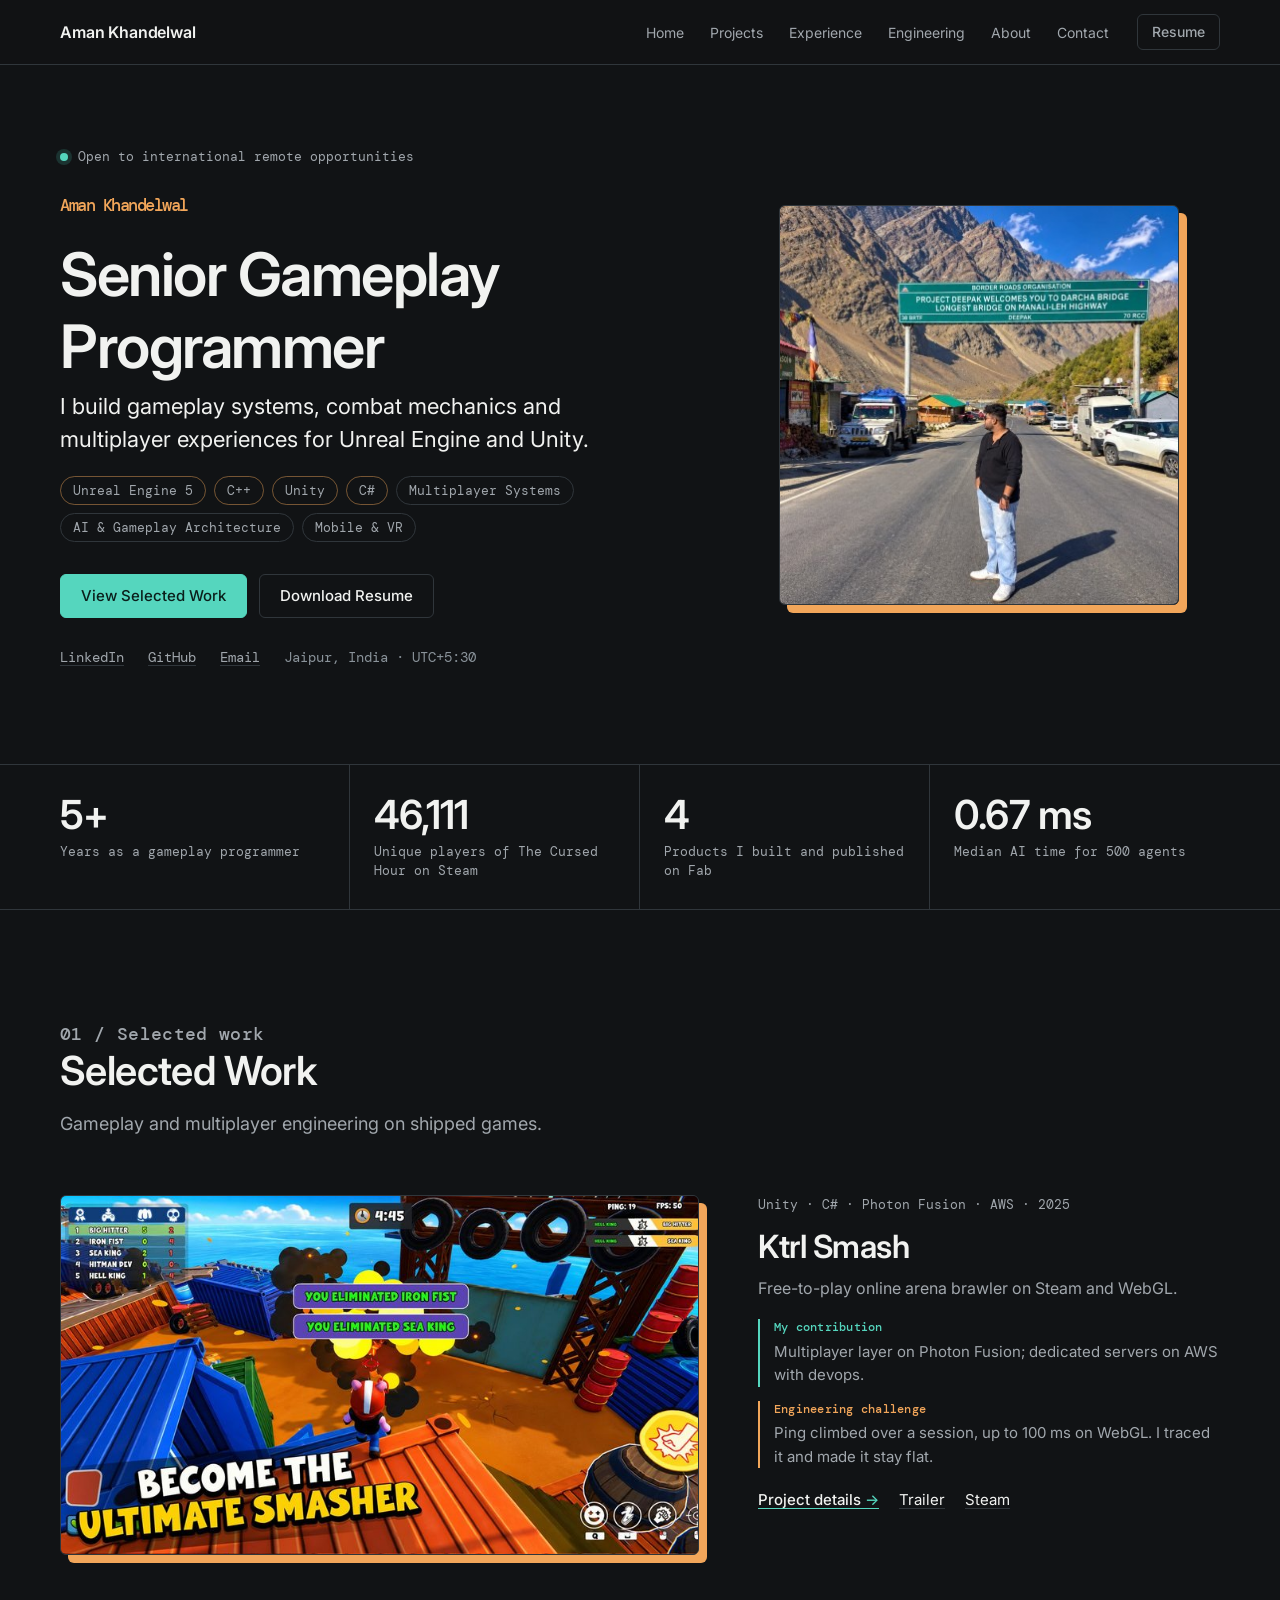
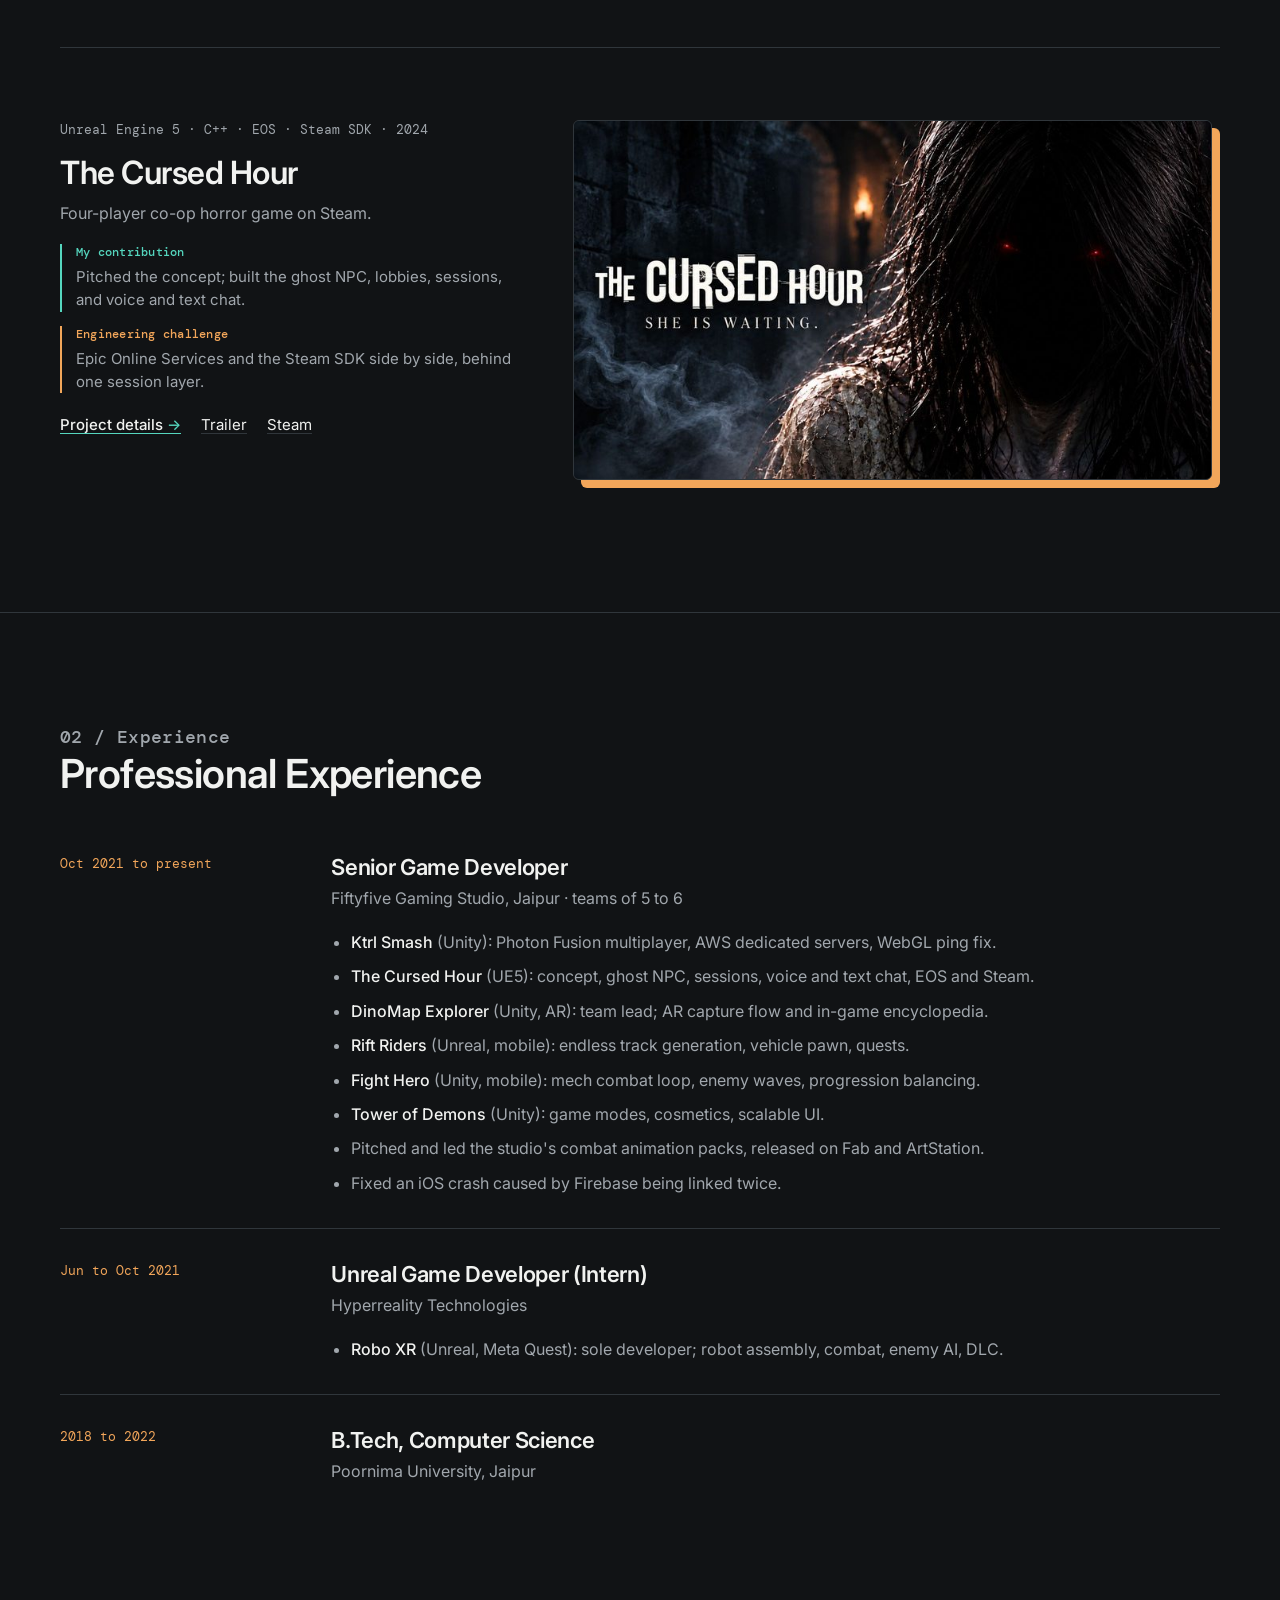
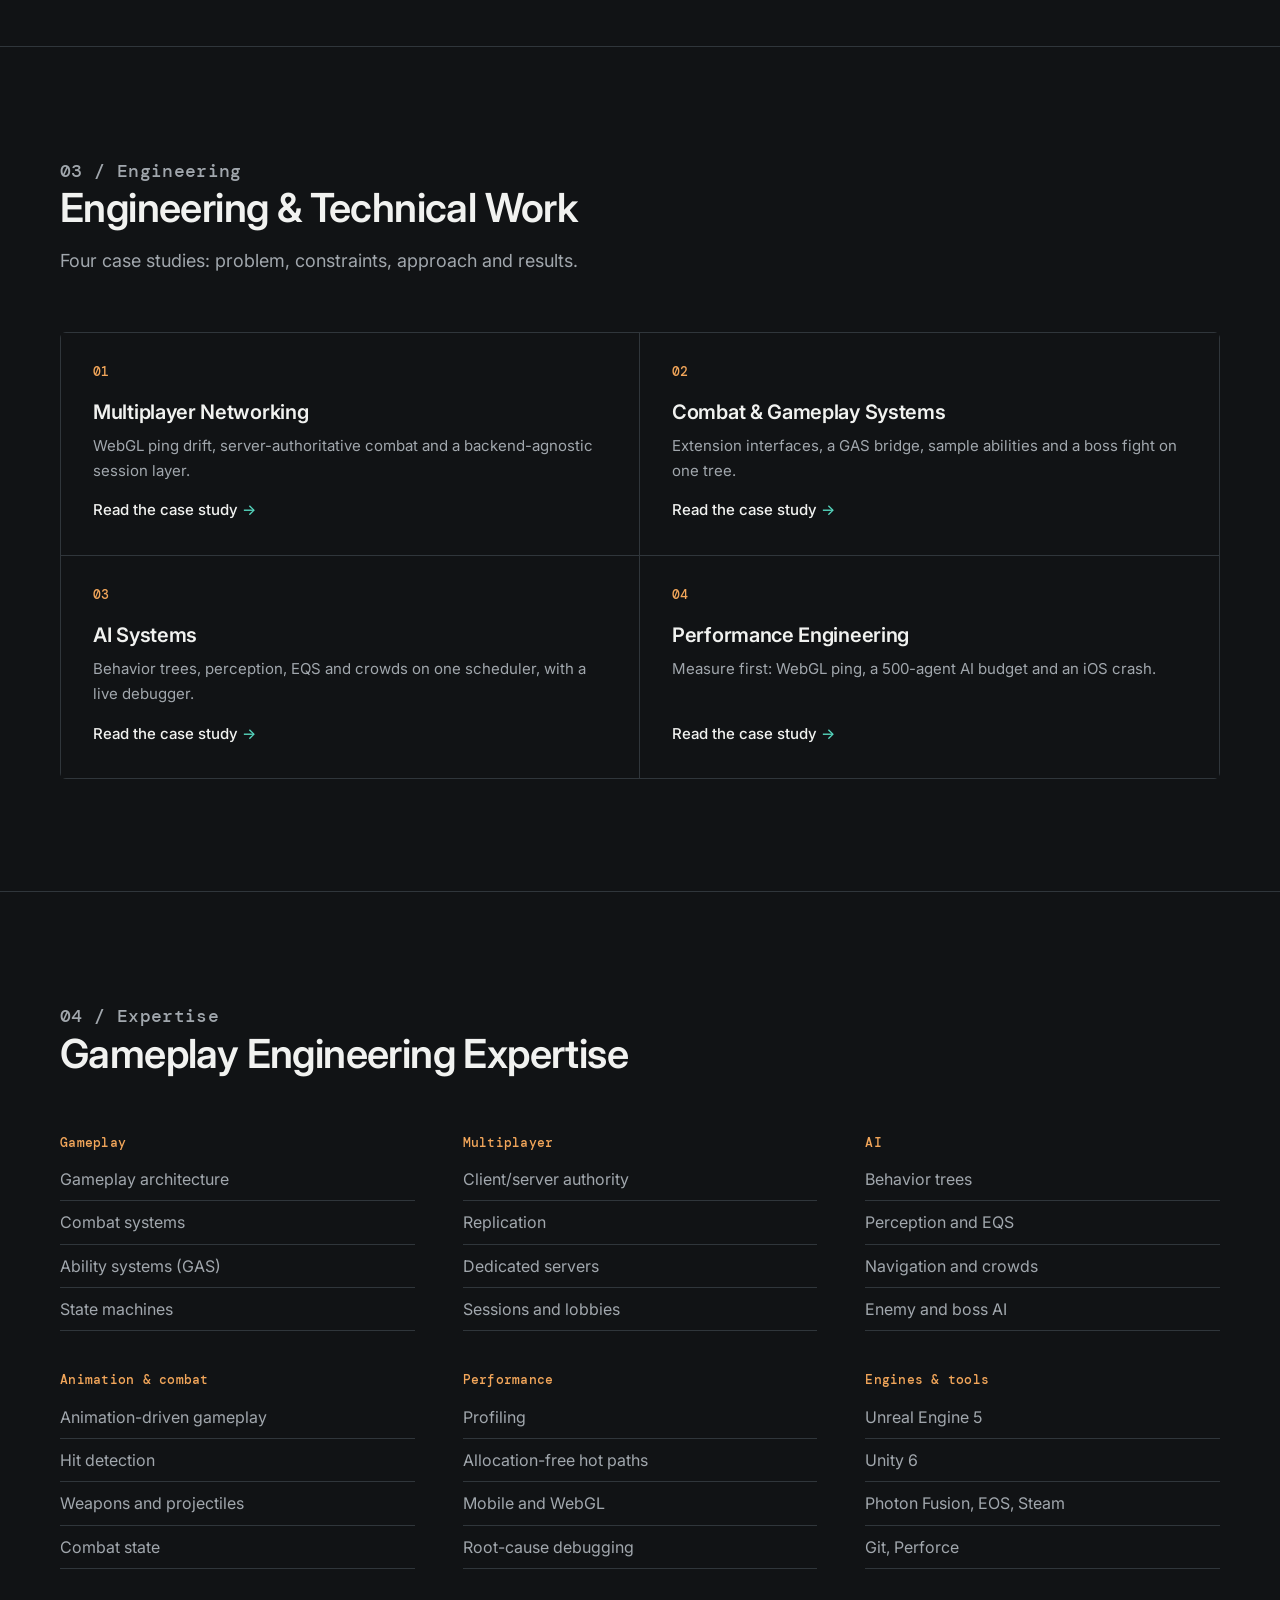
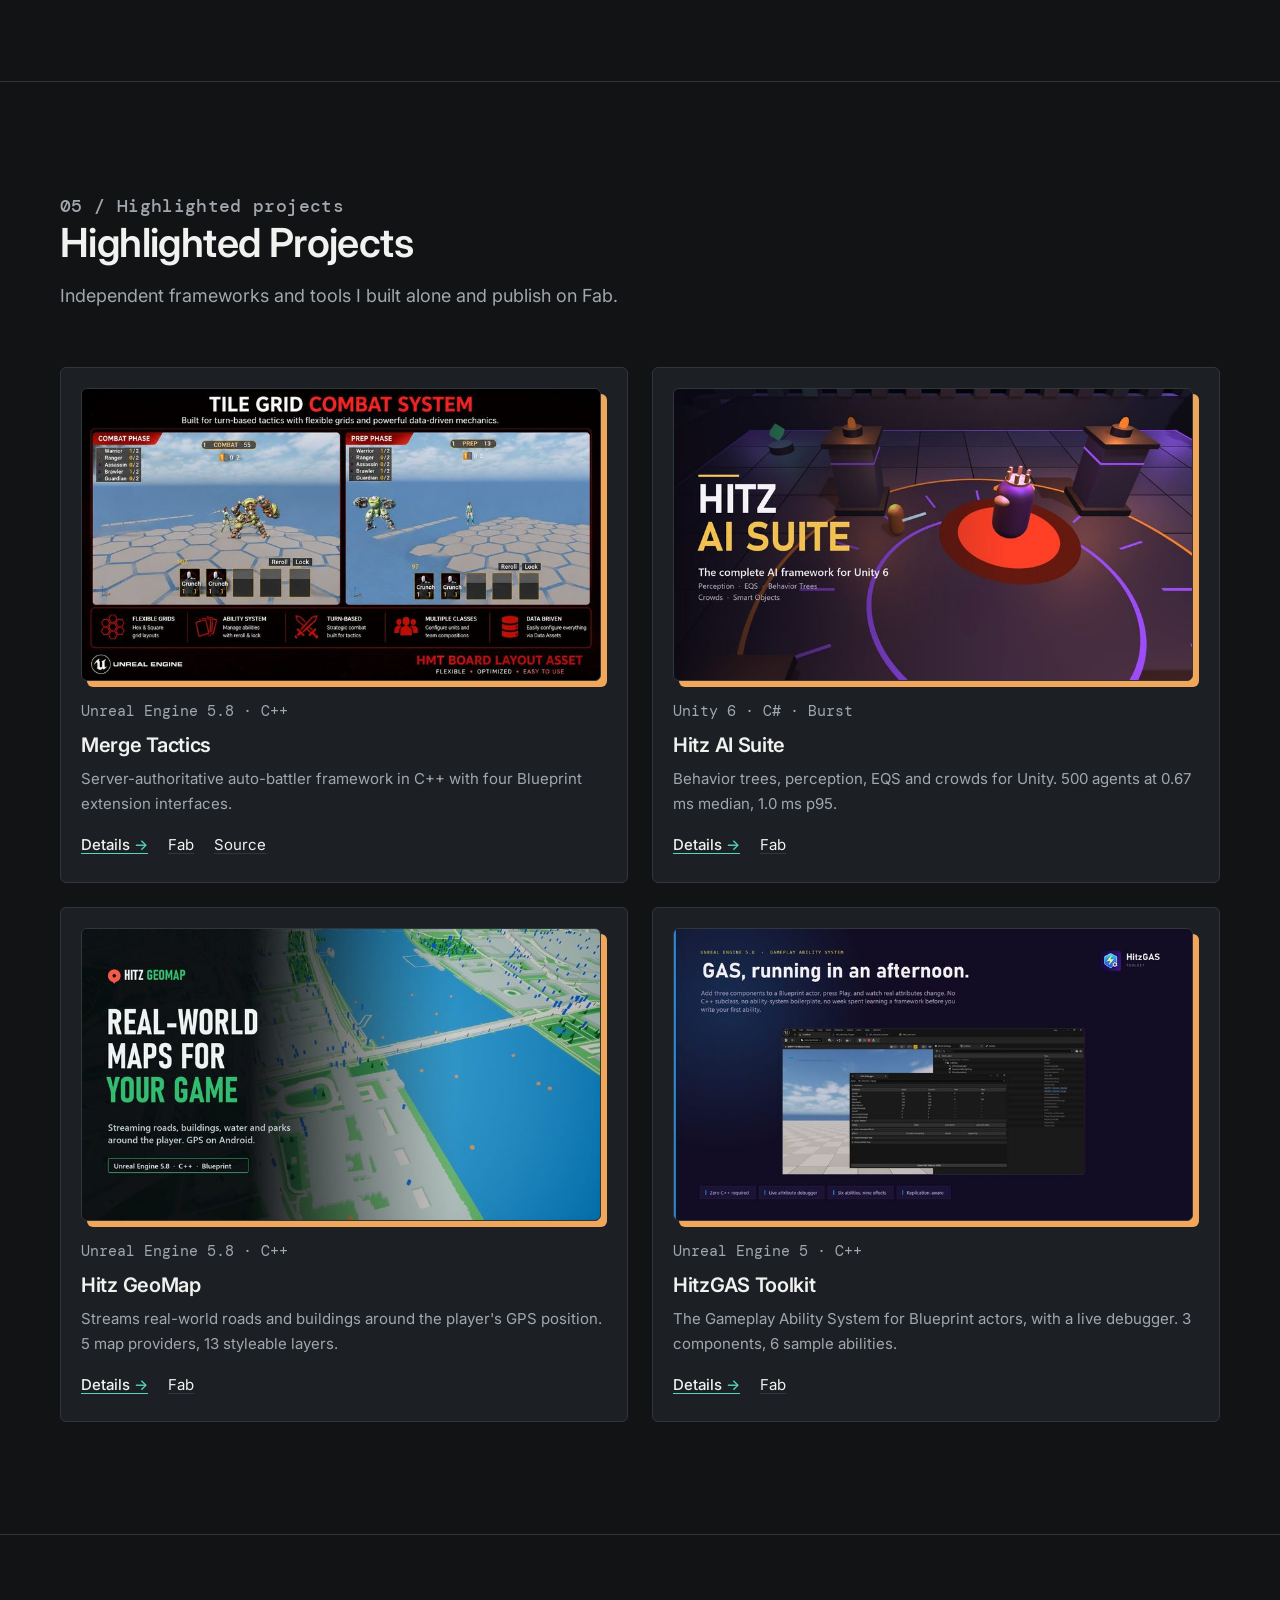
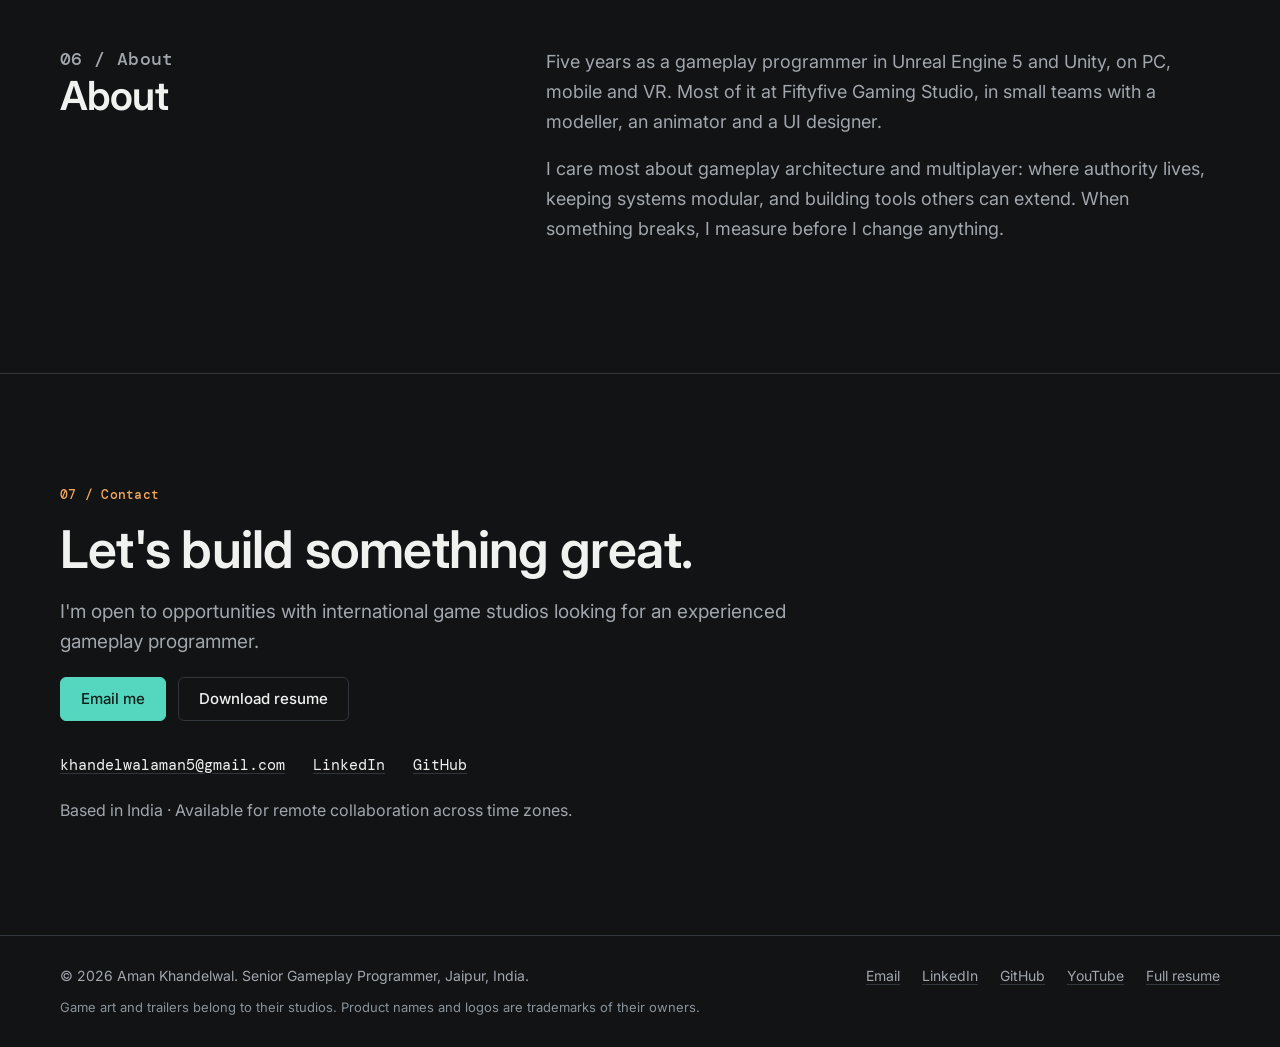
==== commit 9b0dc1de: "Use Steamworks player figures for the two Steam games - The Cursed Hour: 46,111 unique players, 120," ====
--- a/index.html
+++ b/index.html
@@ -59,7 +59,7 @@
 </section>
 <section class="stats" aria-label="Key figures"><div class="wrap"><dl class="stats__row">
   <div><dt>Years as a gameplay programmer</dt><dd>5+</dd></div>
-  <div><dt>Steam releases, Unreal and Unity</dt><dd>2</dd></div>
+  <div><dt>Unique players of The Cursed Hour on Steam</dt><dd>46,111</dd></div>
   <div><dt>Products I built and published on Fab</dt><dd>4</dd></div>
   <div><dt>Median AI time for 500 agents</dt><dd>0.67 ms</dd></div>
 </dl></div></section>
--- a/style.css
+++ b/style.css
@@ -194,6 +194,7 @@
 .meta div { padding: 14px 18px; border-right: 1px solid var(--border); border-bottom: 1px solid var(--border); margin: -1px -1px 0 0; }
 .meta dt { font: 500 12px/1.4 var(--mono); color: var(--muted); }
 .meta dd { margin: 4px 0 0; font-size: 15px; }
+.meta--4 { grid-template-columns: repeat(4, minmax(0, 1fr)); }
 .doc { display: grid; grid-template-columns: 220px minmax(0, 1fr); gap: 0 clamp(24px, 4vw, 64px); }
 .doc__side { position: sticky; top: calc(var(--nav) + 24px); align-self: start; font: 400 13px/1.5 var(--mono); }
 .doc__side ol { list-style: none; display: grid; gap: 10px; }
@@ -267,6 +268,7 @@
   .nav__menu ul { flex-direction: column; gap: 0; }
   .nav__menu li a { display: block; padding: 14px 0; font-size: 17px; border-bottom: 1px solid var(--border); }
   .nav__menu .btn { margin-top: 16px; }
+  .meta--4 { grid-template-columns: repeat(2, minmax(0, 1fr)); }
   .work__pair, .tools, .cases, .shots { grid-template-columns: 1fr; }
   .case { border-right: 0; }
   .case:nth-last-child(-n+2) { border-bottom: 1px solid var(--border); }
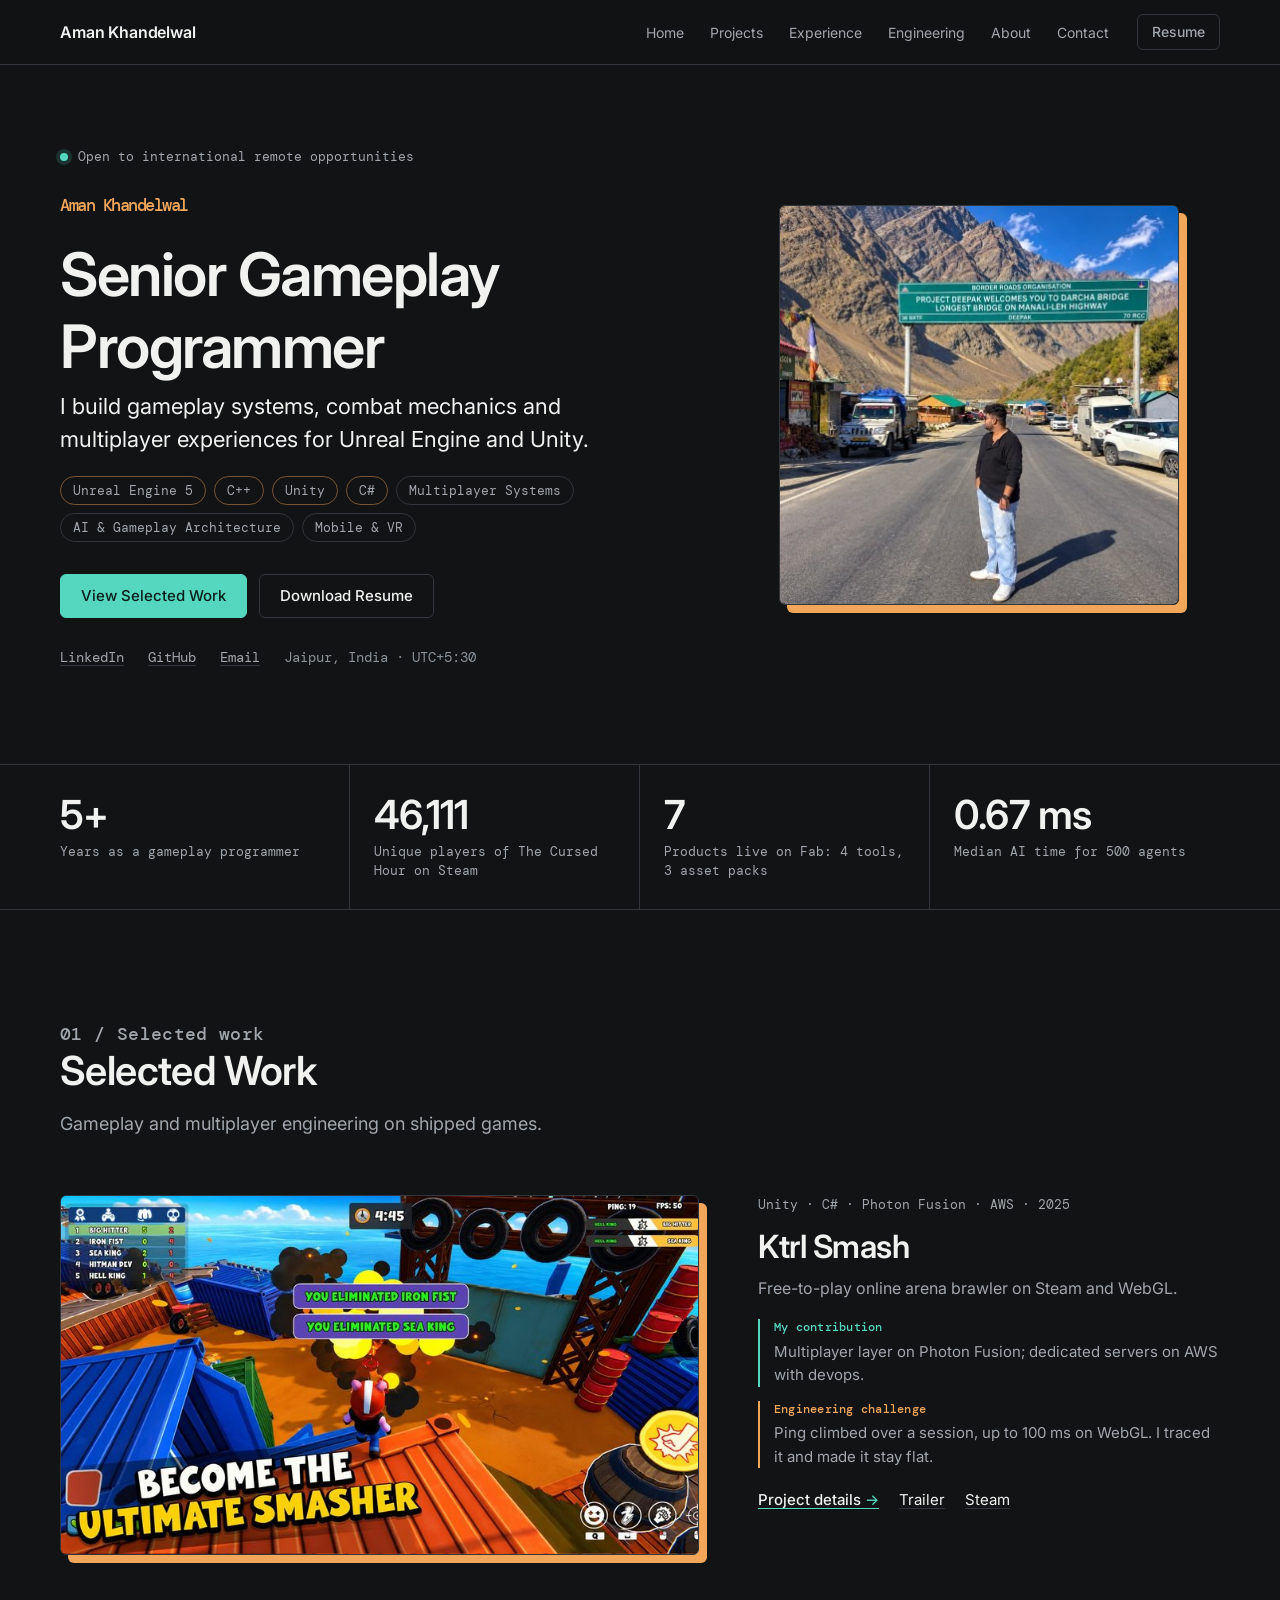
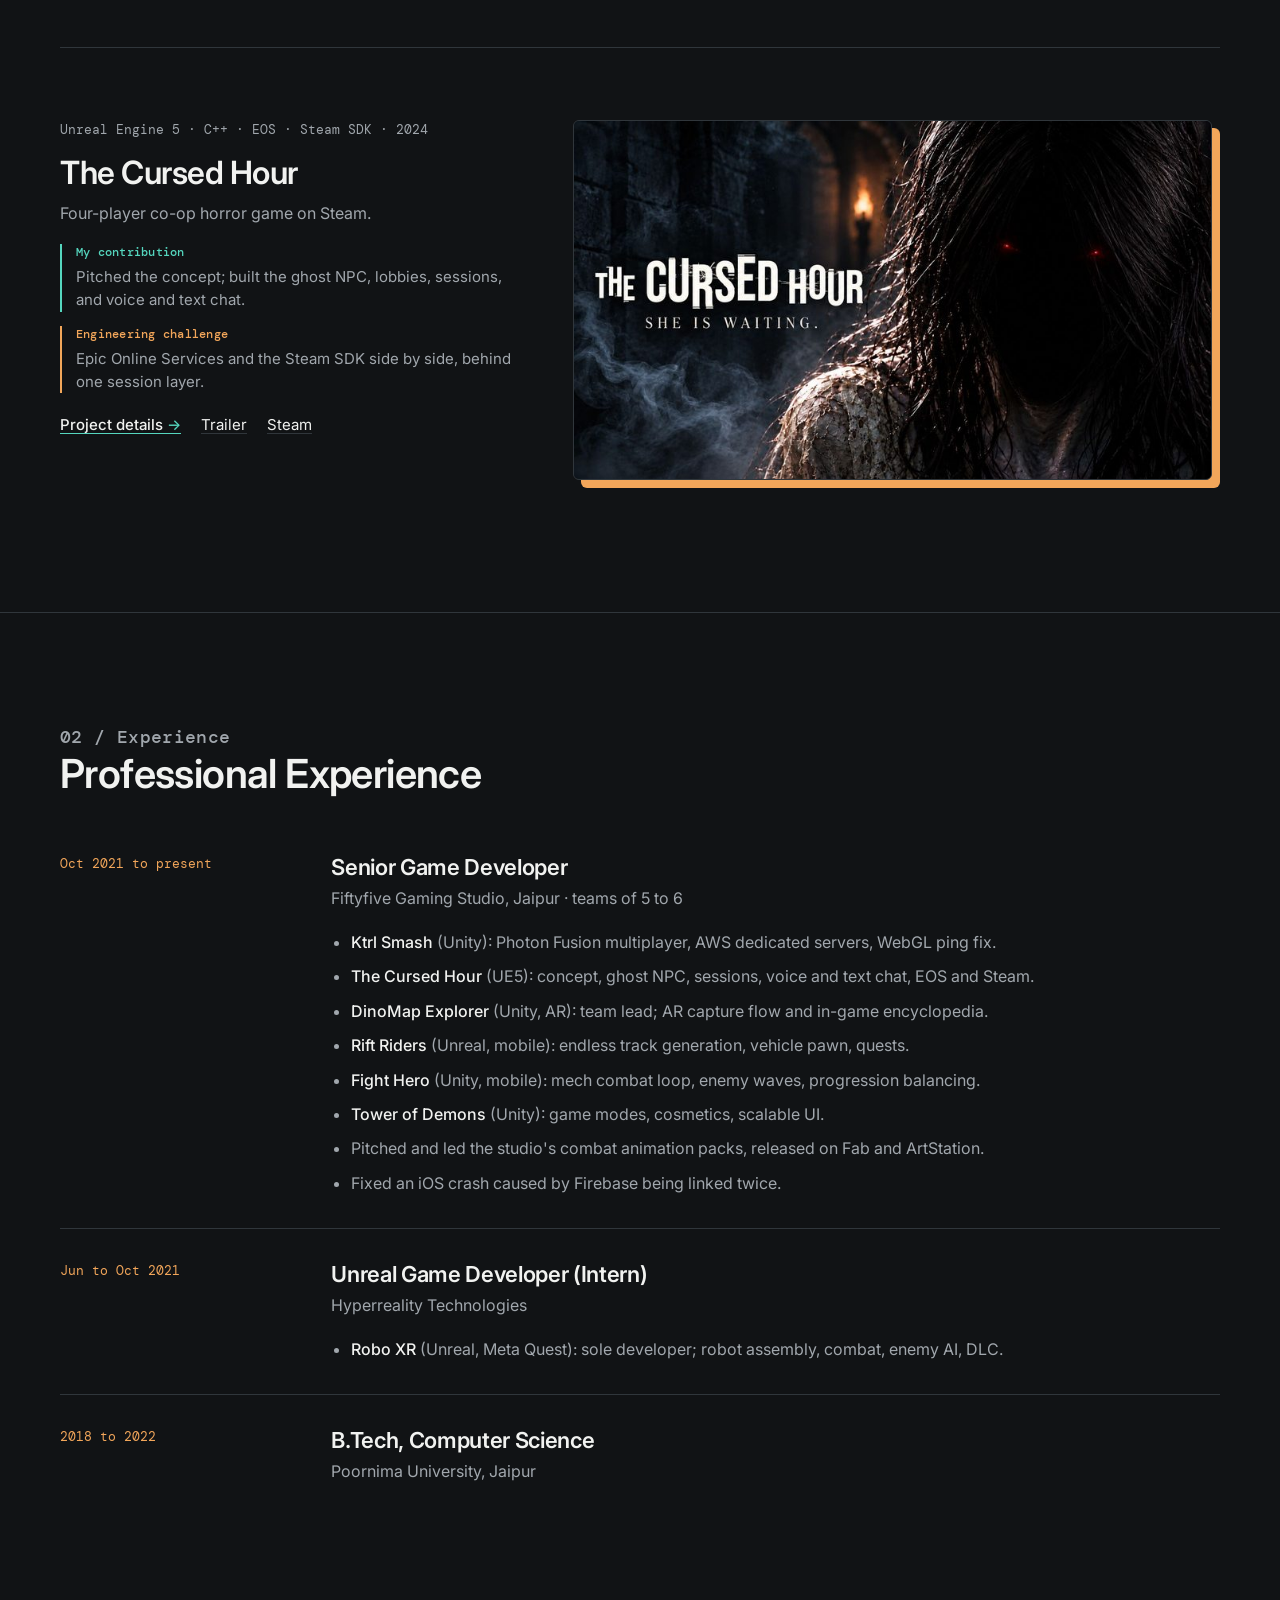
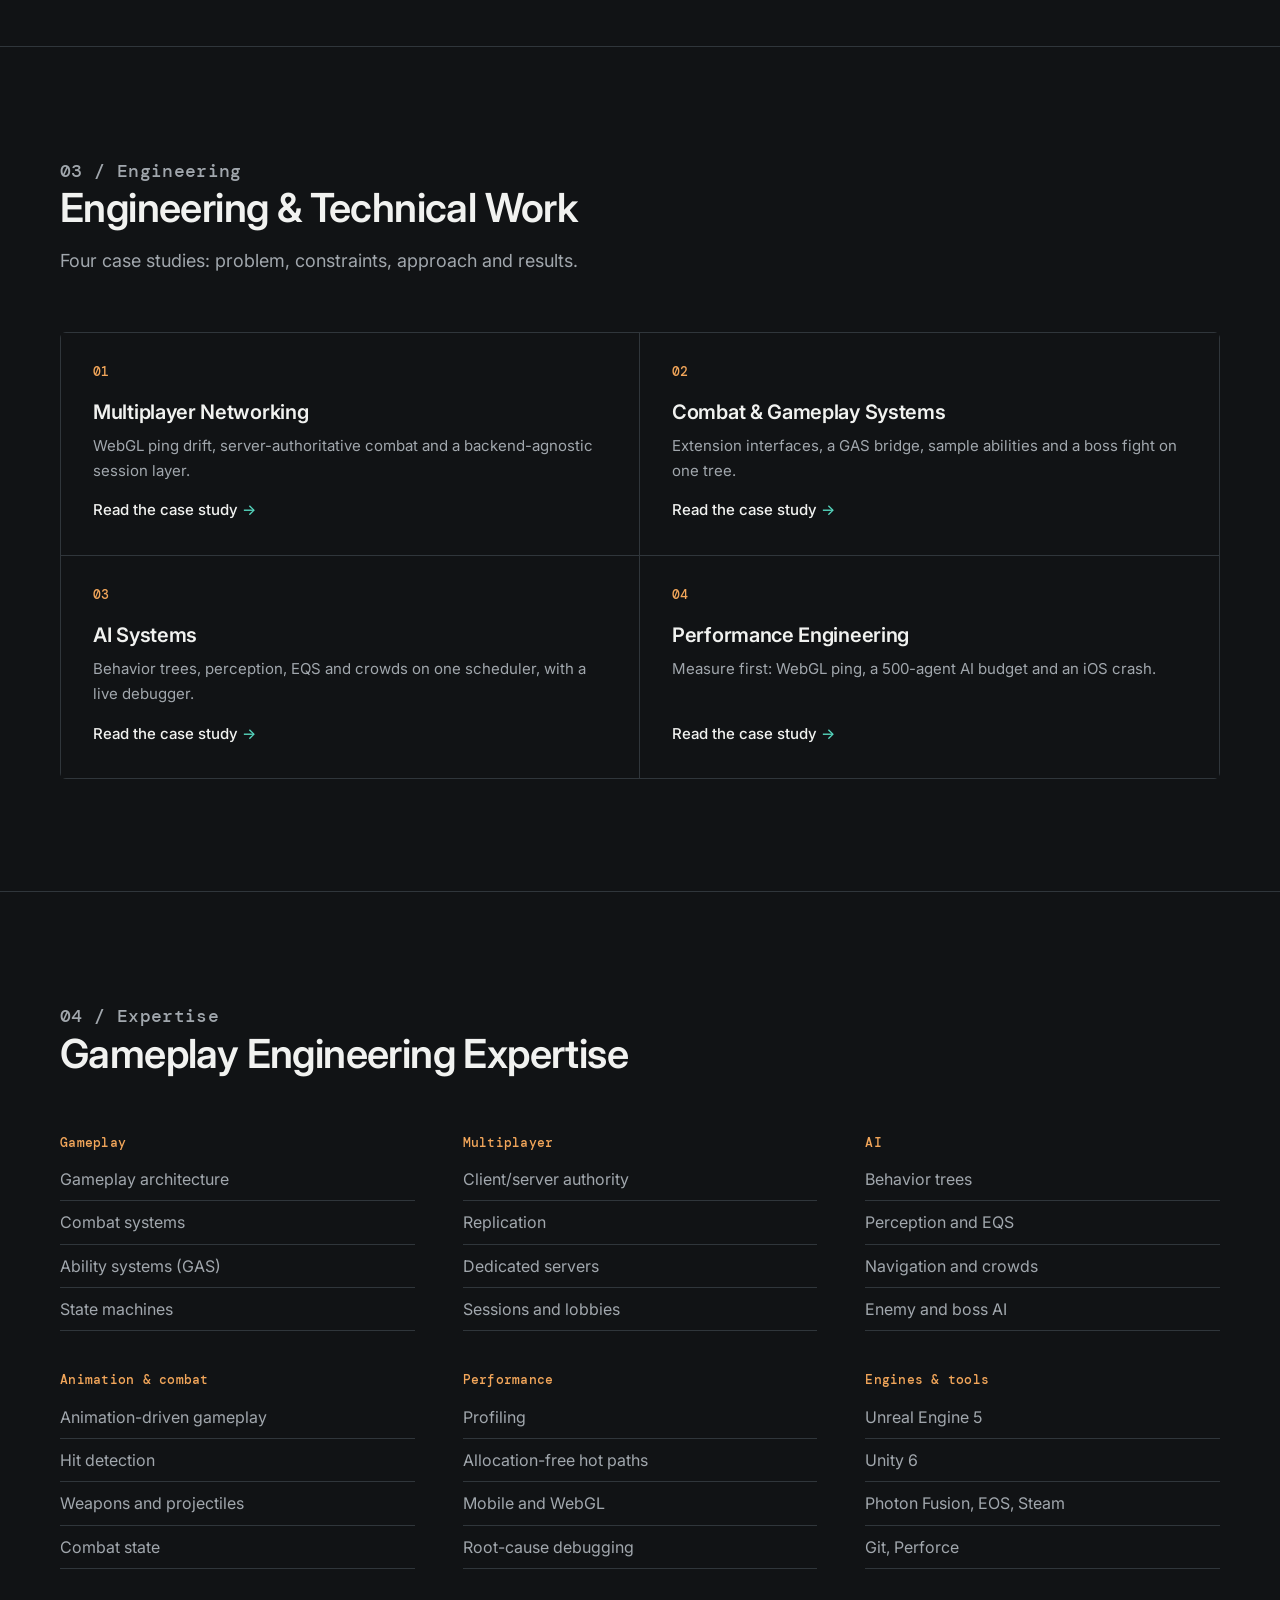
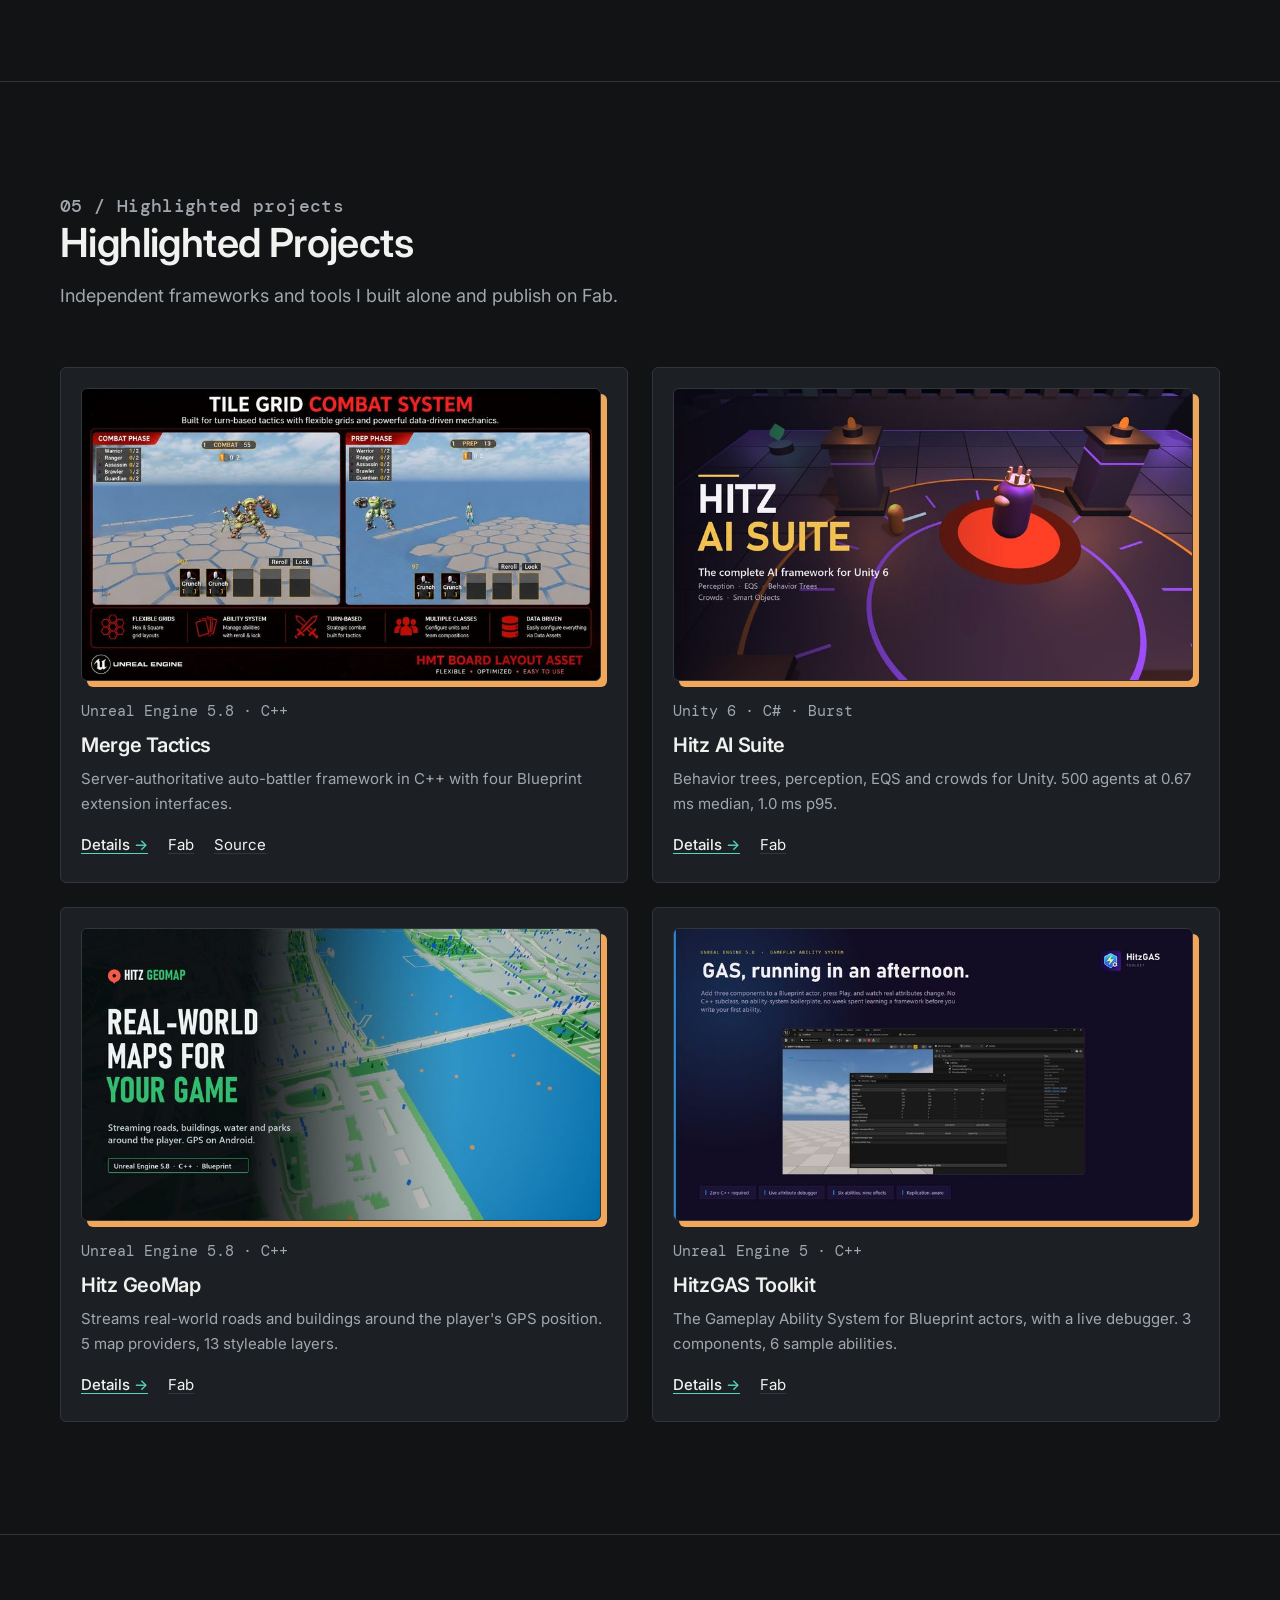
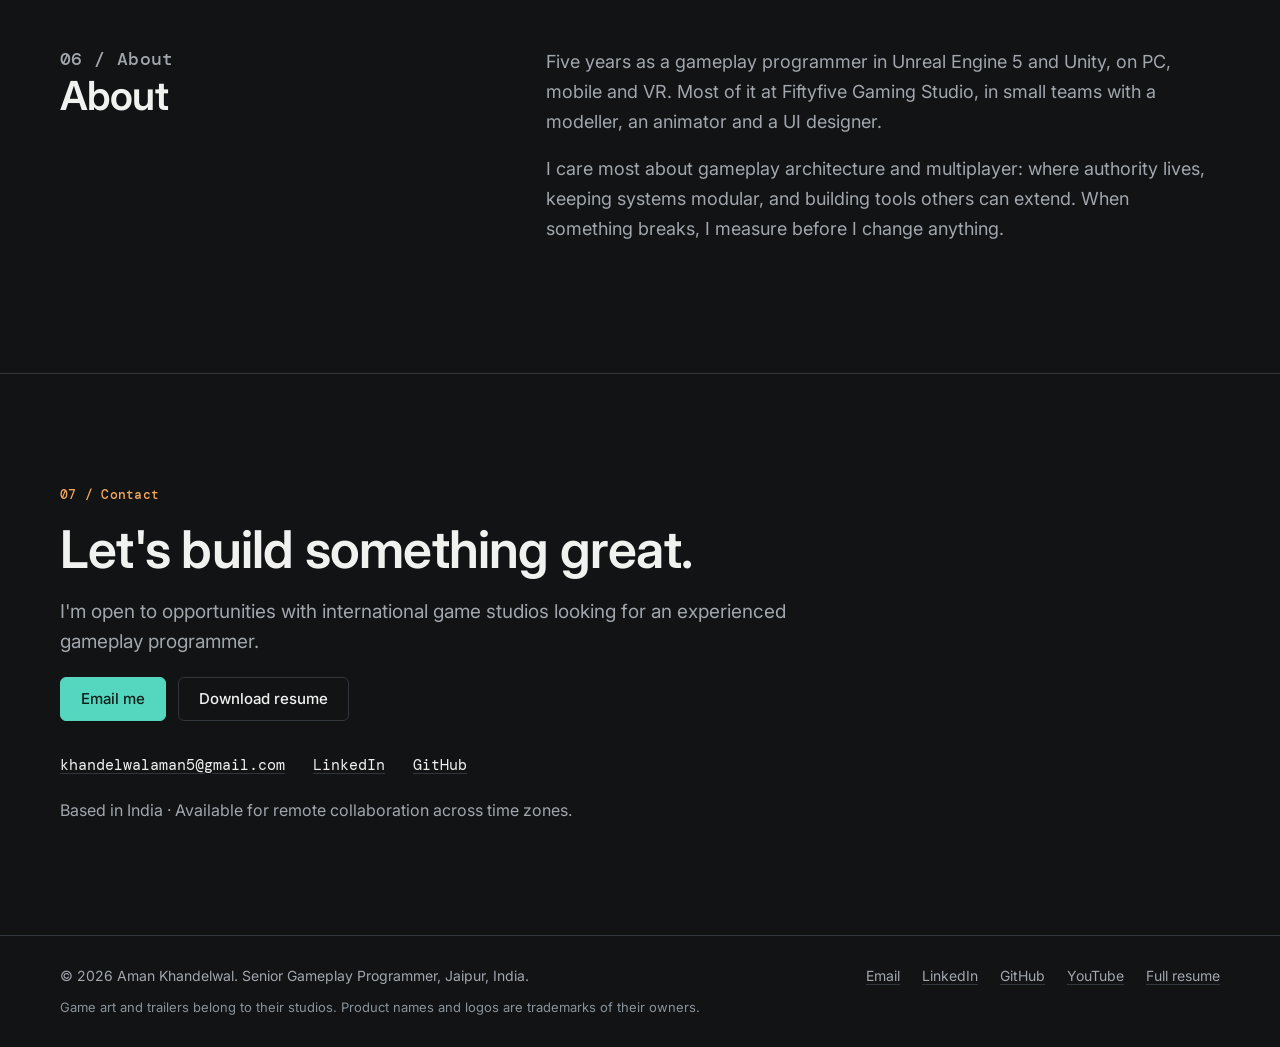
==== commit 029b069f: "Show all 7 live Fab products in the key-figures strip Co-Authored-By: Claude Sonnet 5.5 <noreply@ant" ====
--- a/index.html
+++ b/index.html
@@ -60,7 +60,7 @@
 <section class="stats" aria-label="Key figures"><div class="wrap"><dl class="stats__row">
   <div><dt>Years as a gameplay programmer</dt><dd>5+</dd></div>
   <div><dt>Unique players of The Cursed Hour on Steam</dt><dd>46,111</dd></div>
-  <div><dt>Products I built and published on Fab</dt><dd>4</dd></div>
+  <div><dt>Products live on Fab: 4 tools, 3 asset packs</dt><dd>7</dd></div>
   <div><dt>Median AI time for 500 agents</dt><dd>0.67 ms</dd></div>
 </dl></div></section>
 <section class="section" id="work" aria-labelledby="work-h"><div class="wrap"><div class="section__head reveal"><p class="eyebrow">01 / Selected work</p><h2 id="work-h">Selected Work</h2><p>Gameplay and multiplayer engineering on shipped games.</p></div><div class="work"><article class="project work__feature reveal"><a class="frame" href="projects/ktrl-smash.html"><img src="assets/img/ktrl-1.jpg" srcset="assets/img/ktrl-1-800.jpg 800w, assets/img/ktrl-1.jpg 1600w" sizes="(min-width: 1024px) 700px, 100vw" alt="Ktrl Smash arena gameplay with the scoreboard and elimination feed" width="1600" height="900" loading="lazy" decoding="async"></a><div>
